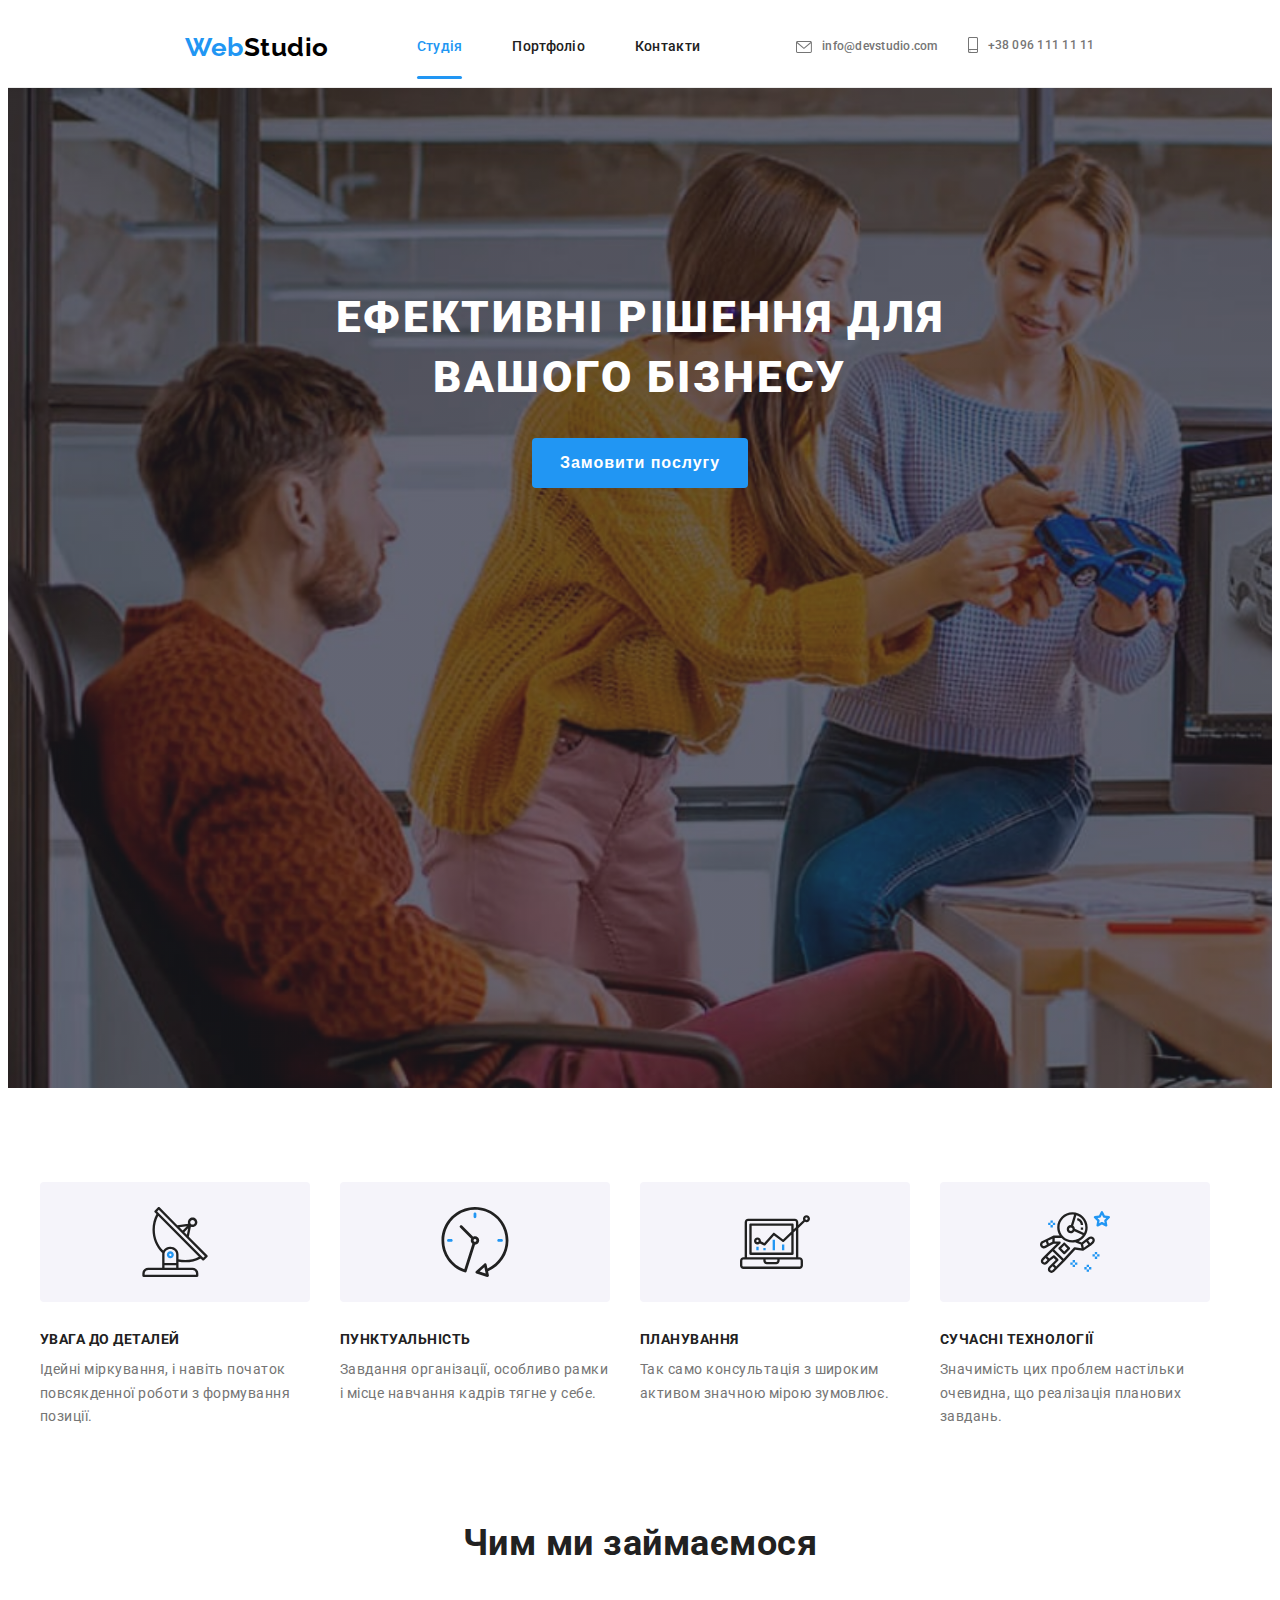
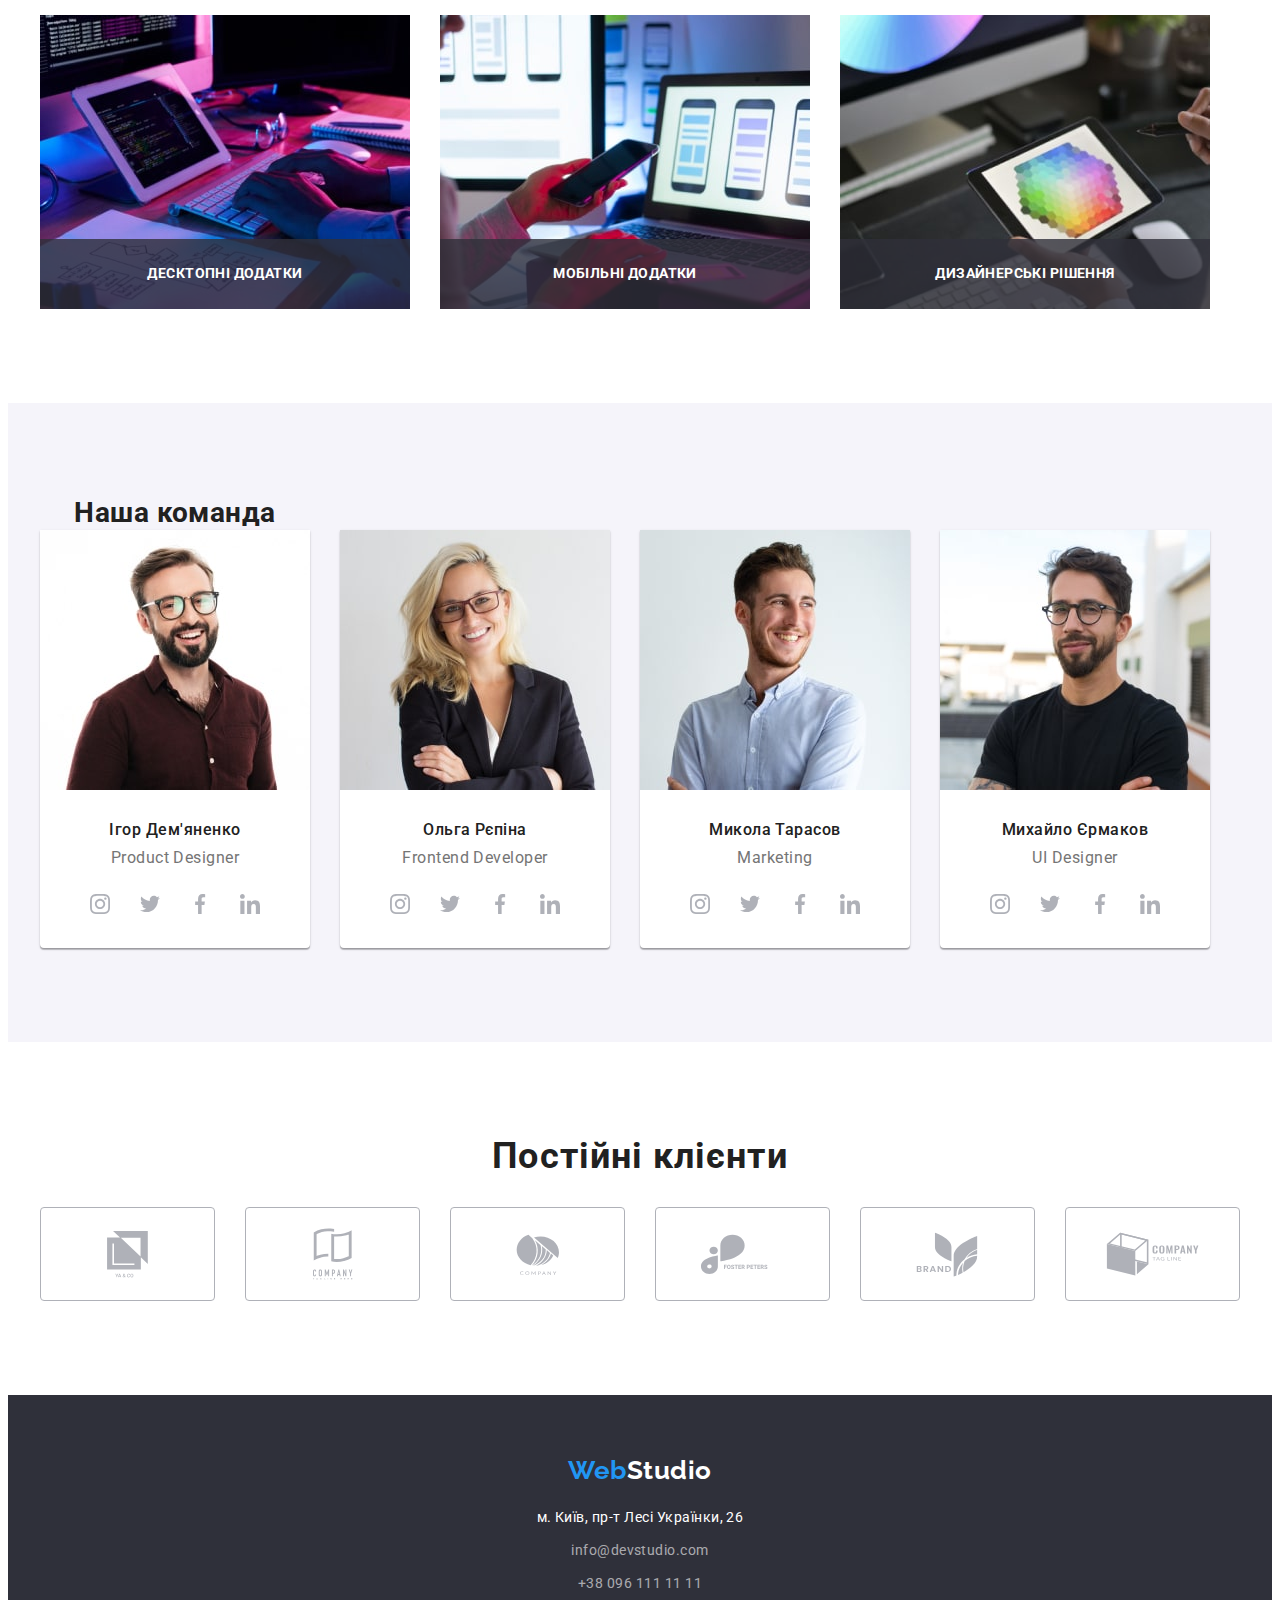
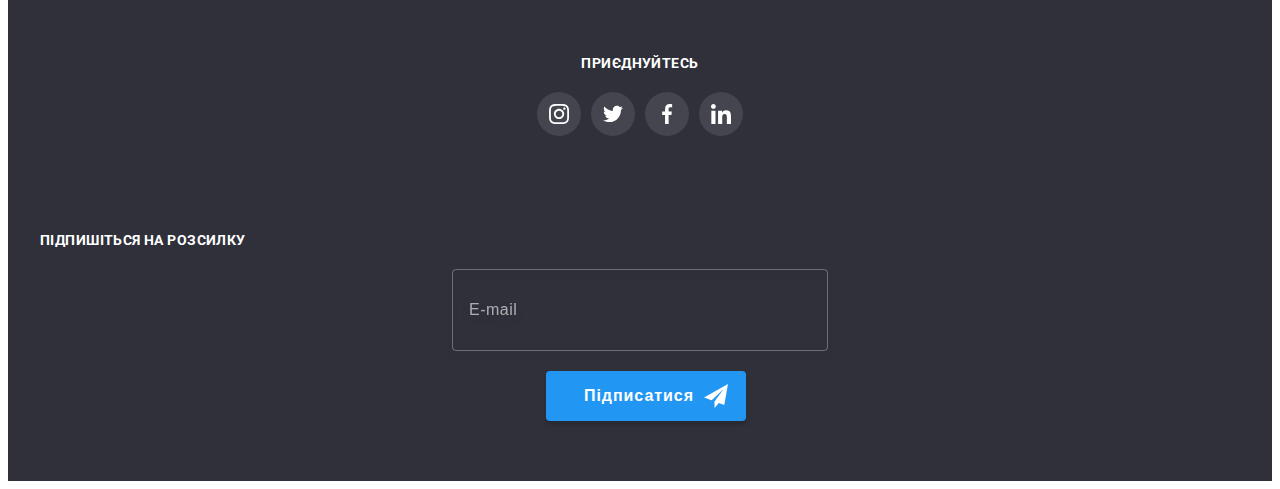
==== index.html @ 7546715e "howe work" ====
<!DOCTYPE html>
<html lang="uk">

<head>
  <meta charset="UTF-8" />
  <meta http-equiv="X-UA-Compatible" content="IE=edge" />
  <meta name="viewport" content="width=device-width, initial-scale=1.0" />
  <title>Document</title>
  <link href="https://fonts.googleapis.com/css2?family=Raleway:wght@700&family=Roboto:wght@400;500;700;900&display=swap"
    rel="stylesheet" />
  <link rel="stylesheet" href="https://cdnjs.cloudflare.com/ajax/libs/modern-normalize/1.1.0/modern-normalize.min.css"
    integrity="sha512-wpPYUAdjBVSE4KJnH1VR1HeZfpl1ub8YT/NKx4PuQ5NmX2tKuGu6U/JRp5y+Y8XG2tV+wKQpNHVUX03MfMFn9Q=="
    crossorigin="anonymous" referrerpolicy="no-referrer" />
  <link rel="stylesheet" href="./css/main.min.css" />
</head>

<body>
  <!--Шапка сайта-->
<header class="header">
  <div class=" header__container container ">
    <a href="./index.html" class="logo">Web<span class="logo__accent">Studio</span></a>
    <button class="navigation-menu__button" type="button" aria-expanded="false" data-menu-button>
      <svg class="menu-icon" width="40" height="40" aria-label="Мобільне меню" aria-controls="navigation__content">
        <use class="menu-btn__menu" href="./images/icons.svg#menu"></use>
        <use class="menu-btn__close" href="./images/icons.svg#close"></use>
      </svg>
    </button>
    <div class="header__mobile" id="header__mobile" data-menu>
      <ul class="navigation__list--menu ">
        <li class="navigation__item--menu ">
          <a class="navigation__link--menu  current" href="./index.html">Студія</a>
        </li>
        <li class="navigation__item--menu ">
          <a class="navigation__link--menu " href="./portfolio.html">Портфоліо</a>
        </li>
        <li class="navigation__item--menu "><a class="navigation__link--menu " href="">Контакти</a></li>
      </ul>
      <ul class="contacts--menu ">
        <li class="contacts__item--menu ">
          <a class="contacts__link--menu " href="tel:info@devstudio.com"> info@devstudio.com
          </a>
        </li>
        <li class="contacts__item--menu ">
          <a class="contacts__link--menu " href="mailto:+380961111111">
            +38 096 111 11 11
          </a>
        </li>
      </ul>
      <ul class="social-menu">
        <li class="social-menu__item"> <a class="social-menu__link" href="">Instagram</a> </li>
        <li class="social-menu__item"> <a class="social-menu__link" href="">Twitter</a> </li>
        <li class="social-menu__item"> <a class="social-menu__link" href="">Facebook</a> </li>
        <li class="social-menu__item"> <a class="social-menu__link" href="">Linkedin</a> </li>
      </ul>
    </div>
    <div class="header__model">
      <ul class="navigation__list">
        <li class="navigation__item">
          <a class="navigation__link navigation__link--current" href="./index.html">Студія</a>
        </li>
        <li class="navigation__item">
          <a class="navigation__link" href="./portfolio.html">Портфоліо</a>
        </li>
        <li class="navigation__item"><a class="navigation__link" href="">Контакти</a></li>
      </ul>
      <ul class="contacts">
        <li class="contacts__item">
          <a class="contacts__link" href="tel:info@devstudio.com"><svg class="contacts__icon" width="16" height="12">
              <use href="./images/icons.svg#envelope" />
            </svg>info@devstudio.com</a>
        </li>
        <li class="contacts__item">
          <a class="contacts__link" href="mailto:+380961111111"><svg class="contacts__icon" width="10" height="16">
              <use href="./images/icons.svg#smartphone" />
            </svg>
            +38 096 111 11 11
          </a>
        </li>
      </ul>
    </div>
  </div>
  </div>
</header>
   
  <main>
    <!--Эффектив-->
 <section class="hero">
        <h1 class="hero__title">Ефективні рішення для вашого бізнесу</h1>
        <button class="hero__button" type="button" data-modal-open>
          Замовити послугу
        </button>
        <div class="backdrop is-hidden" data-modal>
          <div class="backdrop__modal">
            <button class="backdrop__button" type="button" data-modal-close>
              <svg class="backdrop__icon" width="18" height="18">
                <use href="./images/icons.svg#close" />
              </svg>
            </button>

            <form class="form-modal">
              <h2 class="form-modal__title">Залиште свої дані, ми вам передзвонимо</h2>
              <div class="form-modal__content">
                <label class="form-modal__label">
                  Ім'я </label>
                <input class="form-modal__input" type="text" id="user-name" name="user-name" /><svg
                  class="form-modal__icon" width="18px" height="18px">
                  <use href="./images/icons.svg#person" />
                </svg>
              </div>
              <div class="form-modal__content">
                <label class="form-modal__label">
                  Телефон</label> <input class="form-modal__input" type="tel" id="tel" name="tel" />
                <svg class="form-modal__icon" width="18px" height="18px">
                  <use href="./images/icons.svg#phone" />
                </svg>
              </div>
              <div class="form-modal__content">
                <label class="form-modal__label">
                  Пошта</label>
                <input class="form-modal__input" type="text" id="mail" name="mail" />
                <svg class="form-modal__icon" width="18px" height="18px">
                  <use href="./images/icons.svg#email" />
                </svg>
              </div>
              <div class="form-modal__content">
                <label class="form-modal__label">
                  Коментар</label><textarea class="form-modal__textarea" name="feedback" rows="5"
                  placeholder="Введіть текст"></textarea>
              </div>
              <div class="form-modal__checkbox">
                <input class="form-modal__checkbox--input" type="checkbox" name="policy" value="policy" id="policy" />

                <label class="form-modal__checkbox--label" for="policy"> <span
                    class="form-modal__checkbox--icon"></span>Погоджуюся з розсилкою та приймаю <a
                    class="form-modal__checkbox--link" href="">Умови договору</a></label>
              </div>
              <button class="form-modal__button" type="submit">Відправити</button>
            </form>
          </div>
        </div>
      </div>
    </section>
    <!--Особенности-->
   <section class="feature">
      <div class="container">
        <h2 class="visually-hidden">Особливості</h2>
        <ul class="feature__list">
          <li class="feature__item">
            <div class="feature__content">
              <svg class="feature__icon" width="70" height="70">
                <use href="./images/icons.svg#antenna" />
              </svg>
            </div>
            <h3 class="feature__title">Увага до деталей</h3>
            <p class="feature__text">
              Ідейні міркування, і навіть початок повсякденної роботи з
              формування позиції.
            </p>
          </li>
          <li class="feature__item">
            <div class="feature__content">
              <svg class="feature__icon" width="70" height="70">
                <use href="./images/icons.svg#clock" />
              </svg>
            </div>
            <h3 class="feature__title">Пунктуальність</h3>
            <p class="feature__text">
              Завдання організації, особливо рамки і місце навчання кадрів
              тягне у себе.
            </p>
          </li>
          <li class="feature__item">
            <div class="feature__content">
              <svg class="feature__icon" width="70" height="70">
                <use href="./images/icons.svg#diagram" />
              </svg>
            </div>
            <h3 class="feature__title">Планування</h3>
            <p class="feature__text">
              Так само консультація з широким активом значною мірою зумовлює.
            </p>
          </li>
          <li class="feature__item">
            <div class="feature__content">
              <svg class="feature__icon" width="70" height="70">
                <use href="./images/icons.svg#astronaut" />
              </svg>
            </div>
            <h3 class="feature__title">Сучасні технології</h3>
            <p class="feature__text">
              Значимість цих проблем настільки очевидна, що реалізація
              планових завдань.
            </p>
          </li>
        </ul>
      </div>
    </section>
    <!--Чем мы занимаемся-->
  <section class="occupation">
      <div class="container">
        <h2 class="occupation__title">Чим ми займаємося</h2>
        <ul class="occupation__list">
          <li class="occupation__item"><picture>
            <source srcset="./images/desk.jpg 1x, ./images/desk2.jpg 2x" media="(min-width:1200px)">
            <img class="occupation__img" src="./images/desk.jpg" alt="печатает" width="370">
          </picture>
            <div class="occupation__content">
              <p class="occupation__text">Десктопні додатки</p>
            </div>
          </li>
          <li class="occupation__item">
            <source srcset="./images/mobile.jpg 1x, ./images/mobile2.jpg 2x" media="(min-width:1200px)">
            <img class="occupation__img" src="./images/mobile.jpg" alt="сканує" width="370">
            </picture>
            <div class="occupation__content">
              <p class="occupation__text">Мобільні додатки</p>
            </div>
          </li>
          <li class="occupation__item">
            <source srcset="./images/design.jpg 1x, ./images/design2.jpg 2x" media="(min-width:1200px)">
            <img class="occupation__img" src="./images/design.jpg" alt="вибирає" width="370">
            </picture>
            <div class="occupation__content">
              <p class="occupation__text">Дизайнерські рішення</p>
            </div>
          </li>
        </ul>
      </div>
    </section>
    <!--Команда-->
    <section class="section">
      <div class="container">
        <h2 class="section__title">Наша команда</h2>
        <ul class="team">
          <li class="team__item">
            <picture>
              <source srcset="./images/igor-desk.jpg 1x, ./images/igor-desk2.jpg 2x" media="(min-width:1200px)">
              <source srcset="./images/igor-tab.jpg 1x, ./images/igor-tab2.jpg 2x" media="(min-width:768px)">
              <source srcset="./images/igor-mb.jpg 1x, ./images/igor-mb2.jpg 2x" media="(min-width:480px)">
              <img  class="team__img" src="./images/igor-mb.jpg" alt="Ігор Дем'яненко">
            </picture>
           
            <div class="team__content">
              <h3 class="team__title">Ігор Дем'яненко</h3>
              <p class="team__text">Product Designer</p>
              <ul class="social">
                <li class="social__item">
                  <a class="social__link" href=""><svg class="social__icon" width="20" height="20">
                      <use href="./images/icons.svg#instagram" />
                    </svg></a>
                </li>
                <li class="social__item">
                  <a class="social__link" href=""><svg class="social__icon" width="20" height="20">
                      <use href="./images/icons.svg#twitter" />
                    </svg></a>
                </li>
                <li class="social__item">
                  <a class="social__link" href=""><svg class="social__icon" width="20" height="20">
                      <use href="./images/icons.svg#facebook" />
                    </svg></a>
                </li>
                <li class="social__item">
                  <a class="social__link" href=""><svg class="social__icon" width="20" height="20">
                      <use href="./images/icons.svg#linkedin" />
                    </svg></a>
                </li>
              </ul>
            </div>
          </li>
          <li class="team__item">
            <picture>
              <source srcset="./images/olga-desk.jpg 1x, ./images/olga-desk2.jpg 2x" media="(min-width:1200px)">
              <source srcset="./images/olga-tab.jpg, ./images/olga-tab2.jpg 2x" media="(min-width:768px)">
              <source srcset="./images/olga-mb.jpg 1x, ./images/olga-mb2.jpg 2x" media="(min-width:480px)">
              <img class="team__img" src="./images/olga-mb.jpg" alt="Ольга Рєпіна">
            </picture>
            <div class="team__content">
              <h3 class="team__title">Ольга Рєпіна</h3>
              <p class="team__text">Frontend Developer</p>
              <ul class="social">
                <li class="social__item">
                  <a class="social__link" href=""><svg class="social__icon" width="20" height="20">
                      <use href="./images/icons.svg#instagram" />
                    </svg></a>
                </li>
                <li class="social__item">
                  <a class="social__link" href=""><svg class="social__icon" width="20" height="20">
                      <use href="./images/icons.svg#twitter" />
                    </svg></a>
                </li>
                <li class="social__item">
                  <a class="social__link" href=""><svg class="social__icon" width="20" height="20">
                      <use href="./images/icons.svg#facebook" />
                    </svg></a>
                </li>
                <li class="social__item">
                  <a class="social__link" href=""><svg class="social__icon" width="20" height="20">
                      <use href="./images/icons.svg#linkedin" />
                    </svg></a>
                </li>
              </ul>
            </div>
          </li>
          <li class="team__item">
            <picture>
              <source srcset="./images/niko-desk.jpg 1x, ./images/niko-desk2.jpg 2x" media="(min-width:1200px)">
              <source srcset="./images/niko-tab.jpg 1x, ./images/niko-tab2.jpg 2x" media="(min-width:768px)">
              <source srcset="./images/niko-mb.jpg 1x, ./images/niko-mb2.jpg 2x" media="(min-width:480px)">
              <img class="team__img" src="./images/niko-mb.jpg" alt="Микола Тарасов">
            </picture>
            <div class="team__content">
              <h3 class="team__title">Микола Тарасов</h3>
              <p class="team__text">Marketing</p>
              <ul class="social">
                <li class="social__item">
                  <a class="social__link" href=""><svg class="social__icon" width="20" height="20">
                      <use href="./images/icons.svg#instagram" />
                    </svg></a>
                </li>
                <li class="social__item">
                  <a class="social__link" href=""><svg class="social__icon" width="20" height="20">
                      <use href="./images/icons.svg#twitter" />
                    </svg></a>
                </li>
                <li class="social__item">
                  <a class="social__link" href=""><svg class="social__icon" width="20" height="20">
                      <use href="./images/icons.svg#facebook" />
                    </svg></a>
                </li>
                <li class="social__item">
                  <a class="social__link" href=""><svg class="social__icon" width="20" height="20">
                      <use href="./images/icons.svg#linkedin" />
                    </svg></a>
                </li>
              </ul>
            </div>
          </li>
          <li class="team__item">
            <picture>
              <source srcset="./images/mihal-desk.jpg 1x, ./images/mihal-desk2.jpg 2x" media="(min-width:1200px)">
              <source srcset="./images/mihal-tab.jpg 1x, ./images/mihal-tab2.jpg 2x" media="(min-width:768px)">
              <source srcset="./images/mihal-mb.jpg 1x, ./images/mihal-mb2.jpg 2x" media="(min-width:480px)">
              <img class="team__img" src="./images/mihal-mb.jpg" alt="Михайло Єрмаков">
            </picture>
            <div class="team__content">
              <h3 class="team__title">Михайло Єрмаков</h3>
              <p class="team__text">UI Designer</p>
              <ul class="social">
                <li class="social__item">
                  <a class="social__link" href=""><svg class="social__icon" width="20" height="20">
                      <use href="./images/icons.svg#instagram" />
                    </svg></a>
                </li>
                <li class="social__item">
                  <a class="social__link" href=""><svg class="social__icon" width="20" height="20">
                      <use href="./images/icons.svg#twitter" />
                    </svg></a>
                </li>
                <li class="social__item">
                  <a class="social__link" href=""><svg class="social__icon" width="20" height="20">
                      <use href="./images/icons.svg#facebook" />
                    </svg></a>
                </li>
                <li class="social__item">
                  <a class="social__link" href=""><svg class="social__icon" width="20" height="20">
                      <use href="./images/icons.svg#linkedin" />
                    </svg></a>
                </li>
              </ul>
            </div>
          </li>
        </ul>
      </div>
    </section>
  <section class="client">
      <div class="container">
        <h2 class="client__title">Постійні клієнти</h2>
        <ul class="client__list">
          <li class="client__item">
            <a class="client__link" href=""><svg class="client__icon" width="41" height="46.7">
                <use href="./images/icons.svg#group" />
              </svg></a>
          </li>
          <li class="client__item">
            <a class="client__link" href=""><svg class="client__icon" width="40" height="52">
                <use href="./images/icons.svg#groupa" />
              </svg></a>
          </li>
          <li class="client__item">
            <a class="client__link" href=""><svg class="client__icon" width="43.46" height="41.18">
                <use href="./images/icons.svg#groupb" />
              </svg></a>
          </li>
          <li class="client__item">
            <a class="client__link" href=""><svg class="client__icon" width="84.4" height="40.6">
                <use href="./images/icons.svg#groupc" />
              </svg></a>
          </li>
          <li class="client__item">
            <a class="client__link" href=""><svg class="client__icon" width="62.5" height="45.4">
                <use href="./images/icons.svg#groups" />
              </svg></a>
          </li>
          <li class="client__item">
            <a class="client__link" href=""><svg class="client__icon" width="93.7" height="43.9">
                <use href="./images/icons.svg#groupe" />
              </svg></a>
          </li>
        </ul>
      </div>
    </section>
  </main>
  <!--Футер-->
<footer class="footer">
  <div class="container">
    <ul class="footer__list">
      <li class="footer__item footer__item--adress">
      <div class="footer__navigation">  
         <a href="./index.html" class="logo footer-logo">Web<span class="logos">Studio</span></a>
        <address class="address">
          <ul class="adress__list">
            <li class="adress__item">
              <a class="adress__map" href="" target="_blank" rel="noopener noreferrer">
                м. Київ, пр-т Лесі Українки, 26
              </a>
            </li>
            <li class="adress__item">
              <a class="adress__link" href="tel:info@devstudio.com">info@devstudio.com</a>
            </li>
            <li class="adress__item">
              <a class="adress__link" href="mailto:+380961111111">+38 096 111 11 11</a>
            </li>
          </ul>
        </address></div>
      </li>
      <li class="footer__item footer__item--social"><div class="foter-meta>">
        <p class="social-networks__text">Приєднуйтесь</p>
        <ul class="social-networks">
          <li class="social-networks__item">
            <a class="social-networks__link" href=""><svg class="social-networks__icon" width="20" height="20">
                <use href="./images/icons.svg#instagram" />
              </svg></a>
          </li>
          <li class="social-networks__item">
            <a class="social-networks__link" href=""><svg class="social-networks__icon" width="20" height="20">
                <use href="./images/icons.svg#twitter" />
              </svg></a>
          </li>
          <li class="social-networks__item">
            <a class="social-networks__link" href=""><svg class="social-networks__icon" width="20" height="20">
                <use href="./images/icons.svg#facebook" />
              </svg></a>
          </li>
          <li class="social-networks__item">
            <a class="social-networks__link" href=""><svg class="social-networks__icon" width="20" height="20">
                <use href="./images/icons.svg#linkedin" />
              </svg></a>
          </li>
        </ul></div>
      </li>
      <li class="footer__item--form">
       <p class="footer-form__text">Підпишіться на розсилку</p>
        <form class="footer-form"> <label class="footer-form__label">
            <input class="footer-form__input" type="email" name="email" placeholder="E-mail" /></label>
        </form>
        <button class="footer-form__button" type="submit">Підписатися <svg class="footer-form__icon" width="24" height="24">
            <use href="./images/icons.svg#send" />
          </svg></button>
      </li>
    </ul>
  </div>
</footer>
  <script class="form-modal__js" src="./js/modal.js"></script>
    <script class="mobile-container__js" src="./js/mobile-menu.js"></script>
</body>
</html>
---- css/main.min.css ----
.navigation__link--current::after{content:"";display:block;width:100%;height:3.75px;background-color:#2196f3;bottom:0;left:0;border-radius:2px}.adress__link:hover,.adress__map:hover,.contacts__link:hover,.navigation__link:hover,.adress__link:focus,.adress__map:focus,.contacts__link:focus,.navigation__link:focus{color:#2196f3}.project-work,.occupation__list{display:flex;flex-wrap:wrap}.header{background-color:#fff;border-bottom:1px solid #ececec;position:relative}.header__container{justify-content:center;align-items:center;display:flex}.logo{font-family:Raleway,cursive;font-weight:700;font-size:26px;line-height:1.19;text-decoration:none;color:#2196f3;padding-top:16px;padding-bottom:16px}@media screen and (min-width: 768px){.logo{padding-top:21px;padding-bottom:21px}}@media screen and (min-width: 1200px){.logo{padding-top:24px;padding-bottom:24px}}.logo__accent{color:#000}.logos{color:#fff}@media screen and (min-width: 768px){.navigation__item:not(:last-child){margin-right:50px}}.navigation__list{display:flex;margin-left:88px;margin-right:96px}.navigation__link{position:relative;padding-top:32px;padding-bottom:32px;display:block;font-weight:500;font-size:14px;line-height:1.14;letter-spacing:.02em;text-decoration:none;color:#212121;transition:color 250ms cubic-bezier(0.4, 0, 0.2, 1)}@media screen and (min-width: 768px){.navigation__link{padding-top:21px;padding-bottom:21px}}@media screen and (min-width: 1200px){.navigation__link{padding-top:24px;padding-bottom:24px}}.navigation__link--current{color:#2196f3;text-decoration:none}.navigation__link--current::after{position:absolute}.contacts{margin-left:auto}.contacts__link{justify-content:center;align-items:center;display:flex;font-weight:500;font-size:12px;line-height:1.16;letter-spacing:.02em;text-decoration:none;color:#757575;transition:color 250ms cubic-bezier(0.4, 0, 0.2, 1)}.contacts__link:hover .contacts__icon{fill:#2196f3}.contacts__link:focus .contacts__icon{fill:#2196f3}@media screen and (min-width: 768px)and (max-width: 1200px){.contacts__item:not(:last-child){margin-bottom:10px}.contacts{display:flex;justify-content:center}}.contacts__icon{margin-right:8px;fill:#757575;transition:fill 250ms cubic-bezier(0.4, 0, 0.2, 1)}@media screen and (min-width: 1200px){.contacts__icon{margin-right:10px}}.header__model{display:none}@media screen and (min-width: 768px){.header__model{display:flex}.header__mobile{display:none}.contacts__item{margin-right:0}}@media screen and (min-width: 1200px){.contacts{margin-left:auto;justify-content:center;align-items:center;display:flex}.contacts__link{justify-content:center;align-items:center;display:inline-flex}.contacts__item:not(:last-child){margin-right:30px}}.navigation-menu__button{display:inline-flex;align-items:center;justify-content:center;align-content:center;margin-left:auto;border:0;background-color:rgba(0,0,0,0);width:40px;height:40px;z-index:2}@media screen and (min-width: 768px){.navigation-menu__button{display:none}}.navigation-menu__button .menu-btn__close{display:none}.navigation-menu__button.is-open .menu-btn__close{display:block}.navigation-menu__button.is-open .menu-btn__menu{display:none}.header__mobile{padding-left:40px;display:none;flex-direction:column;position:absolute;top:0;left:0;background-color:#fff;width:100vw;height:100vh}@media screen and (min-width: 768px){.header__mobile{display:none}}.header__mobile.is-open{display:flex}@media screen and (min-width: 768px){.header__mobile.is-open{display:none}}.social-menu{margin-top:auto;display:flex;align-items:flex-start}@media screen and (min-width: 768px){.social-menu{display:none}}.social-menu__link{text-decoration:none;font-weight:500;font-size:18px;line-height:1.22;letter-spacing:.02em;color:#2196f3}.social-menu__item:not(:last-child){margin-right:20px;border:1px solid rgba(33,33,33,.2);transform:rotate(90deg)}@media screen and (min-width: 768px){.navigation__list--menu{display:none}}.navigation__item--menu{text-align:left;font-weight:500;font-size:40px;line-height:1.175;letter-spacing:.02em}.navigation__item--menu:not(:last-child){margin-bottom:32px}.navigation__link--menu{text-decoration:none;color:#212121}.navigation__link--menu:hover,.navigation__link--menu:focus{color:#2196f3}.menu-btn__menu:hover,.menu-btn__close:hover,.menu-btn__menu:focus,.menu-btn__close:focus{fill:#2196f3}.contacts--menu{margin-top:auto}@media screen and (min-width: 768px){.contacts--menu{display:none}.contacts--menu .contacts__item--menu{font-weight:500;font-size:24px;line-height:1.16;letter-spacing:.02em}.contacts--menu .contacts__item--menu:not(:last-child){margin-bottom:32px}}.contacts__link--menu{text-decoration:none;color:#757575}.hero{max-width:100%;height:400px;margin:0 auto;padding-top:118px;padding-bottom:118px;text-align:center;background-color:#2f303a;background-repeat:no-repeat;background-size:cover;background-image:linear-gradient(rgba(47, 48, 58, 0.4), rgba(47, 48, 58, 0.4)),url("../images/mobile/hero.jpg")}@media screen and (min-width: 480px){.hero{background-image:linear-gradient(rgba(47, 48, 58, 0.4), rgba(47, 48, 58, 0.4)),url("../images/tablet/hero.jpg")}}@media screen and (min-width: 768px){.hero{background-image:linear-gradient(rgba(47, 48, 58, 0.4), rgba(47, 48, 58, 0.4)),url("../images/desktop/hero.jpg")}}@media screen and (min-width: 1200px){.hero{height:600px;padding-top:200px;padding-bottom:200px}}.hero__title{max-width:360px;margin:0 auto;font-weight:900;font-size:26px;line-height:1.6;text-align:center;letter-spacing:.06em;text-transform:uppercase;color:#fff}@media screen and (min-width: 1200px){.hero__title{max-width:696px;margin:0 auto;font-weight:900;font-size:44px;line-height:1.36}}@media screen and (max-width: 480px)and (min-device-pixel-ratio: 2),screen and (max-width: 480px)and (--webkit-min-device-pixel-ratio: 2),screen and (max-width: 480px)and (-webkit-min-device-pixel-ratio: 2),screen and (max-width: 480px)and (min-resolution: 192dpi),screen and (max-width: 480px)and (min-resolution: 2dppx){.heroi__box{background-image:url("../images/mobile/hero@2x.jpg")}}@media screen and (min-width: 481px)and (min-device-pixel-ratio: 2),screen and (min-width: 481px)and (--webkit-min-device-pixel-ratio: 2),screen and (min-width: 481px)and (-webkit-min-device-pixel-ratio: 2),screen and (min-width: 481px)and (min-resolution: 192dpi),screen and (min-width: 481px)and (min-resolution: 2dppx){.heroi__box{background-image:url("../images/tablet/hero@2x.jpg")}}@media screen and (min-width: 768px)and (min-device-pixel-ratio: 2),screen and (min-width: 768px)and (--webkit-min-device-pixel-ratio: 2),screen and (min-width: 768px)and (-webkit-min-device-pixel-ratio: 2),screen and (min-width: 768px)and (min-resolution: 192dpi),screen and (min-width: 768px)and (min-resolution: 2dppx){.heroi__box{background-image:url("../images/desktop/hero@2x.jpg")}}.hero__button{border-radius:4px;padding-top:10px;padding-bottom:10px;margin-top:30px;height:50px;font-weight:700;font-size:16px;line-height:1.87;align-items:center;text-align:center;letter-spacing:.06em;color:#fff;background-color:#2196f3;transition:250ms cubic-bezier(0.4, 0, 0.2, 1)}@media screen and (min-width: 480px){.hero__button{width:200px}}@media screen and (min-width: 1200px){.hero__button{width:216px}}.backdrop{position:fixed;top:50%;left:50%;width:450px;height:609px;background-color:rgba(0,0,0,.2);transition:250ms cubic-bezier(0.4, 0, 0.2, 1);z-index:2;transform:translate(-50%, -50%)}.backdrop__modal{overflow:scroll;min-width:370px;min-height:342px;background-color:#fff;position:absolute;top:50%;left:50%;transform:translate(-50%, -50%)}@media screen and (min-width: 1200px){.backdrop__modal{min-width:528px;min-height:581px}}.backdrop.is-hidden{opacity:0;pointer-events:none;overflow:visible;transition:250ms cubic-bezier(0.4, 0, 0.2, 1)}.backdrop.is-hidden .backdrop__modal{transform:translate(-50%, -50%)}.backdrop__button{width:30px;height:30px;background-color:#fff;border-radius:50%;justify-content:center;align-items:center;display:flex;border:1px solid rgba(0,0,0,.1019607843);padding:0;margin-left:auto;margin-top:8px;margin-right:8px;transition:fill 250ms cubic-bezier(0.4, 0, 0.2, 1);cursor:pointer}.backdrop__button:hover .backdrop__icon{fill:#2196f3}.backdrop__button:focus .backdrop__icon{fill:#2196f3}.backdrop__icon{transition:fill 250ms cubic-bezier(0.4, 0, 0.2, 1);cursor:pointer}.form-modal{padding-bottom:40px;padding-left:40px;padding-right:40px;width:100%;height:100%;margin-left:auto;margin-right:auto}.form-modal__title{max-width:360px;font-weight:700;font-size:20px;line-height:1.5;text-align:center;letter-spacing:.03em;margin:0 auto 12px auto;color:#212121}.form-modal__content{display:flex;flex-direction:column;margin-bottom:10px;position:relative}.form-modal__label{font-weight:400;font-size:12px;line-height:1.16;letter-spacing:.01em;color:#757575;text-align:start;margin-top:0;margin-bottom:4px}.form-modal__input{width:370px;height:40px;padding-left:30px;padding-top:11px;padding-bottom:11px;padding-right:30px}@media screen and (min-width: 1200px){.form-modal__input{width:448px}}.form-modal__input:hover~.form-modal__icon{fill:#2196f3}.form-modal__input:focus~.form-modal__icon{fill:#2196f3}.form-modal__textarea{width:370px;height:120px;padding:12px 16px}@media screen and (min-width: 1200px){.form-modal__textarea{width:448px}}.form-modal__textarea::-moz-placeholder{font-weight:400;font-size:12px;line-height:1.16;letter-spacing:.01em;color:rgba(117,117,117,.5)}.form-modal__textarea:-ms-input-placeholder{font-weight:400;font-size:12px;line-height:1.16;letter-spacing:.01em;color:rgba(117,117,117,.5)}.form-modal__textarea::placeholder{font-weight:400;font-size:12px;line-height:1.16;letter-spacing:.01em;color:rgba(117,117,117,.5)}.form-modal__input,.form-modal__textarea{margin-top:0;margin-bottom:0;outline:0;border:1px solid rgba(33,33,33,.2);border-radius:4px;transition:fill,border 250ms cubic-bezier(0.4, 0, 0.2, 1)}.form-modal__input:hover,.form-modal__textarea:hover,.form-modal__input:focus,.form-modal__textarea:focus{border:1px solid #2196f3;border-radius:4px}.form-modal__icon{position:absolute;top:0;left:12px;transform:translateY(160%);transition:fill 250ms cubic-bezier(0.4, 0, 0.2, 1)}.form-modal__checkbox{margin-top:20px;margin-bottom:30px}.form-modal__checkbox--input{position:absolute;width:1px;height:1px;margin:-1px;bottom:0;padding:0;clip:rect(0 0 0 0);overflow:hidden}.form-modal__checkbox--label{font-weight:400;letter-spacing:.03em;color:#757575;justify-content:center;align-items:center;display:flex}@media screen and (min-width: 480px){.form-modal__checkbox--label{font-size:12px;line-height:1.16}}@media screen and (min-width: 768px){.form-modal__checkbox--label{font-size:12px;line-height:1.16}}@media screen and (min-width: 1200px){.form-modal__checkbox--label{font-size:14px;line-height:1.71}}.form-modal__checkbox--icon::before{content:" ";display:block;align-self:center;width:16px;height:15px;border:2px solid #212121;box-shadow:0px 4px 4px rgba(0,0,0,.25);border-radius:2px;margin-right:7px}.form-modal__checkbox--input:checked+.form-modal__checkbox--label .form-modal__checkbox--icon::before{content:" ";width:16px;height:15px;background-color:#2196f3;background-image:url("../images/check.svg");background-size:contain;background-origin:border-box;border-radius:2px;border:2px solid #2196f3}.form-modal__checkbox--link{-webkit-text-decoration-line:underline;text-decoration-line:underline;color:#2196f3}.form-modal__button{cursor:pointer;width:200px;height:50px;background-color:#2196f3;box-shadow:0px 4px 4px rgba(0,0,0,.15);border-radius:4px;font-weight:700;font-size:16px;line-height:1.8;justify-content:center;align-items:center;display:flex;text-align:center;letter-spacing:.06em;color:#fff;margin-top:0;margin-bottom:0;margin-left:auto;margin-right:auto;padding:10px 52px}.feature{padding-top:60px;padding-bottom:60px}@media screen and (min-width: 1200px){.feature{padding-top:94px;padding-bottom:94px}}.feature__content{background-color:#f5f4fa;border-radius:4px;justify-content:center;align-items:center;display:flex;height:120px}@media screen and (max-width: 767px){.feature__item:not(:last-child){margin-bottom:30px}}@media screen and (min-width: 768px){.feature__item{width:354px;margin-bottom:0}}@media screen and (min-width: 1200px){.feature__item{width:270px;margin-bottom:0}}@media screen and (min-width: 768px){.feature__list{display:flex;flex-wrap:wrap;gap:30px}}.feature__icon{width:70px;height:70px;justify-content:center;align-items:center;display:flex}.feature__title{margin-right:0;margin-left:0;margin-top:30px;margin-bottom:10px;font-weight:700;font-size:14px;line-height:1.14;text-transform:uppercase;color:#212121;text-align:center}@media screen and (min-width: 768px){.feature__title{text-align:left}}.feature__text{margin:0;font-weight:400;font-size:14px;line-height:1.7}@media screen and (min-width: 1200px){.occupation{display:block}}.occupation{padding-bottom:94px}@media screen and (max-width: 1199px){.occupation{display:none}}.occupation__title{margin-top:0;margin-bottom:50px;font-weight:700;font-size:36px;line-height:1.16;text-align:center;color:#212121}.occupation__item{width:370px;height:294px;margin-right:30px;position:relative}.occupation__item:nth-child(3n){margin-right:0}.occupation__content{background:rgba(47,48,58,.8);position:absolute;width:100%;height:70px;margin:0;bottom:0;right:0}.occupation__text{font-weight:700;font-size:14px;line-height:1.14;text-align:center;letter-spacing:.03em;text-transform:uppercase;color:#fff;padding-top:27px;padding-bottom:27px;margin:0}@media screen and (min-width: 1200px){.occupation{display:block}}.section{padding-top:60px;padding-bottom:60px;background-color:#f5f4fa}@media screen and (min-width: 1200px){.section{padding-top:94px;padding-bottom:94px}}.section__title{margin-top:0;margin-bottom:30px;font-weight:700;font-size:36px;line-height:1.16;text-align:center;color:#212121}@media screen and (min-width: 480px){.section__title{font-size:28px;line-height:1.17}}@media screen and (min-width: 1200px){.section__title{width:270px;margin:0}}.team__content{padding-top:30px;padding-bottom:24px}@media screen and (min-width: 768px){.team{display:flex;flex-wrap:wrap;gap:30px}}.team__item{box-shadow:0px 1px 3px rgba(0,0,0,.12),0px 1px 1px rgba(0,0,0,.14),0px 2px 1px rgba(0,0,0,.2);border-radius:0px 0px 4px 4px;border-radius:0px 0px 4px 4px;background-color:#fff}@media screen and (max-width: 767px){.team__item{width:450px}.team__item:not(:last-child){margin-bottom:30px}}@media screen and (min-width: 768px){.team__item{width:354px;margin:0}}@media screen and (min-width: 1200px){.team__item{width:270px;margin:0}}.team__title{margin-top:0;margin-bottom:10px;font-weight:500;font-size:16px;line-height:1.19;text-align:center;color:#212121}.team__text{margin-top:0;margin-bottom:16px;font-weight:400;font-size:16px;line-height:1.18;text-align:center}.social{justify-content:center;align-items:center;display:flex}.social__item:not(:last-child){margin-right:10px}.social__link{border-radius:50%;justify-content:center;align-items:center;display:flex;width:40px;height:40px;background-color:#fff;transition:background-color 250ms cubic-bezier(0.4, 0, 0.2, 1)}.social__link:hover{background-color:#2196f3}.social__link:focus{background-color:#2196f3}.social__icon{width:20px;height:20px;fill:#afb1b8;transition:fill 250ms cubic-bezier(0.4, 0, 0.2, 1)}.social__link:hover .social__icon,.social__link:focus .social__icon{fill:#fff}.client{padding-top:60px;padding-bottom:60px}@media screen and (min-width: 1200px){.client{padding-top:94px;padding-bottom:94px}}.client__title{margin-top:0;margin-bottom:30px;margin-left:0;margin-right:0;text-align:center;letter-spacing:.03em;color:#212121}@media screen and (min-width: 480px){.client__title{font-size:28px;line-height:1.17}}@media screen and (min-width: 1200px){.client__title{font-size:36px;line-height:1.16}}.client__list{justify-content:center;align-items:center;display:flex;flex-wrap:wrap;margin:-15px}@media screen and (min-width: 1200px){.client__list{flex-wrap:nowrap}}.client__item{width:calc((100% - 60px)/2);margin:15px}@media screen and (min-width: 768px){.client__item{width:calc((100% - 90px)/3);margin:15px}}.client__link{border:1px solid #afb1b8;border-radius:4px;height:92px;justify-content:center;align-items:center;display:flex;transition:border 250ms cubic-bezier(0.4, 0, 0.2, 1)}.client__link:hover{border:1px solid #2196f3}.client__link:focus{border:1px solid #2196f3}.client__icon{justify-content:center;align-items:center;display:flex;fill:#afb1b8;transition:fill 250ms cubic-bezier(0.4, 0, 0.2, 1)}.client__link:hover .client__icon,.client__link:focus .client__icon{fill:#2196f3}.section-project{padding-top:60px;padding-bottom:60px}@media screen and (min-width: 1200px){.section-project{padding-top:94px;padding-bottom:94px}}.filter-project{margin-top:0;margin-bottom:35px;justify-content:center;align-items:center;display:flex;flex-wrap:wrap}@media screen and (min-width: 768px){.filter-project{margin-bottom:30px}}@media screen and (min-width: 1200px){.filter-project{margin-bottom:50px}}.filter-project__button{border-radius:4px;padding:6px 24px;cursor:pointer;font-weight:500;font-size:16px;line-height:1.62;color:#212121;transition:color,background-color 250ms cubic-bezier(0.4, 0, 0.2, 1)}.filter-project__item{border-radius:4px;transition:box-shadow 250ms cubic-bezier(0.4, 0, 0.2, 1)}.filter-project__item:not(:last-child){margin-right:8px}@media screen and (max-width: 767px){.filter-project__item:not(:last-child){margin-bottom:15px}}.filter-project__item:hover,.filter-project__item:focus{box-shadow:0px 3px 1px rgba(0,0,0,.1),0px 1px 2px rgba(0,0,0,.08),0px 2px 2px rgba(0,0,0,.12);border-radius:4px}.filter-project .filter-project__button:hover,.filter-project .filter-project__button:focus{color:#fff;background-color:#2196f3}.project-work{margin:-15px}.project-work__link{text-decoration:none}.project-work__item{background-color:#fff;border:1px solid #eee;transition:box-shadow 250ms cubic-bezier(0.4, 0, 0.2, 1)}@media screen and (max-width: 767px){.project-work__item{width:450px}.project-work__item:not(:last-child){margin-bottom:30px}}@media screen and (min-width: 768px){.project-work__item{width:calc((100% - 60px)/2);margin:15px}}@media screen and (min-width: 1200px){.project-work__item{width:calc((100% - 90px)/3);margin:15px}}.project-work__item:hover{box-shadow:0px 1px 1px rgba(0,0,0,.12),0px 4px 4px rgba(0,0,0,.06),1px 4px 6px rgba(0,0,0,.16)}.project-work__overlay{position:relative;overflow:hidden;transition:250ms cubic-bezier(0.4, 0, 0.2, 1)}.project-work__meta{position:absolute;bottom:0;left:0;margin:0;width:100%;height:100%;background-color:#2196f3;padding:63px 24px;transform:translateY(100%);opacity:0;overflow:hidden;transition:250ms cubic-bezier(0.4, 0, 0.2, 1)}.project-work__link:hover .project-work__meta{opacity:1}.project-work__link:hover .project-work__meta{transform:translateY(0)}.project-work__content{padding:20px 24px}.project-work__text{font-weight:400;font-size:18px;line-height:1.5;letter-spacing:.03em;color:#fff;margin:0}.project-work__title{margin-top:0;margin-bottom:4px;font-weight:700;font-size:18px;line-height:2;letter-spacing:.06em;text-decoration:none;color:#212121}.project-work__product{margin-top:0;margin-bottom:0;font-weight:400;font-size:16px;line-height:1.87;text-decoration:none;color:#757575}.footer{margin-top:0;margin-bottom:0;padding-top:60px;padding-bottom:60px;background-color:#2f303a;text-align:center}.footer__item{margin-bottom:60px}@media screen and (min-width: 480px){.footer__item{display:flex;flex-direction:column;align-items:center;justify-content:space-evenly}}.adress__list{margin-top:20px;flex-direction:column}.adress__item:not(:last-child){margin-bottom:9px}.social-networks{justify-content:center;align-items:center;display:flex;margin-bottom:37px}.social-networks .footer__item--form{width:570px}@media screen and (max-width: 1199px){.footer__item--form{display:flex;flex-direction:column;align-items:center;justify-content:space-evenly}}@media screen and (min-width: 480px){.footer-form_nav{display:block}}.social-networks__item:not(:last-child){margin-right:10px}.footer-form{justify-content:center;align-items:center;display:flex}.footer-form__text{text-align:left}.footer-form__button{margin-left:12px;justify-content:center;align-items:center;display:flex;text-align:center}.adress__list{margin-top:20px}.adress__item:not(:last-child){margin-bottom:9px}.adress__map{font-weight:400;font-size:14px;line-height:1.71;text-decoration:none;font-style:normal;color:#fff;transition:color 250ms cubic-bezier(0.4, 0, 0.2, 1)}.adress__link{font-weight:400;font-size:14px;line-height:1.71;text-decoration:none;font-style:normal;color:rgba(255,255,255,.6);transition:color 250ms cubic-bezier(0.4, 0, 0.2, 1)}.social-networks{margin-bottom:37px}.social-networks__text{font-weight:700;font-size:14px;line-height:1.14;letter-spacing:.03em;text-transform:uppercase;color:#fff;margin-top:0;margin-bottom:20px}@media screen and (max-width: 1199px){.social-networks__text{align-items:center}}.social-networks__item:not(:last-child){margin-right:10px}.social-networks__link{border-radius:50%;justify-content:center;align-items:center;display:flex;width:44px;height:44px;background-color:rgba(255,255,255,.1);transition:250ms cubic-bezier(0.4, 0, 0.2, 1)}.social-networks__link:hover{background-color:#2196f3}.social-networks__link:focus{background-color:#2196f3}.social-networks__icon{fill:#fff}.footer-form__text{font-weight:700;font-size:14px;line-height:1.14;letter-spacing:.03em;text-transform:uppercase;color:#fff;margin-bottom:20px;margin-top:0}.footer-form__input{width:358px;height:50px;border:1px solid rgba(255,255,255,.3);filter:drop-shadow(0px 4px 4px rgba(0, 0, 0, 0.15));border-radius:4px;background-color:rgba(0,0,0,0);padding:0;outline:0;padding-left:16px;padding-top:15px;padding-bottom:15px;color:#fff;margin-bottom:20px}.footer-form__input::-moz-placeholder{font-weight:400;font-size:16px;line-height:1.25;justify-content:center;align-items:center;display:flex;letter-spacing:.03em;color:rgba(255,255,255,.6)}.footer-form__input:-ms-input-placeholder{font-weight:400;font-size:16px;line-height:1.25;justify-content:center;align-items:center;display:flex;letter-spacing:.03em;color:rgba(255,255,255,.6)}.footer-form__input::placeholder{font-weight:400;font-size:16px;line-height:1.25;justify-content:center;align-items:center;display:flex;letter-spacing:.03em;color:rgba(255,255,255,.6)}.footer-form__icon{margin-left:10px;margin-right:8px;text-align:center}.footer-form__button{width:200px;height:50px;background-color:#2196f3;box-shadow:0px 4px 4px rgba(0,0,0,.15);border-radius:4px;font-weight:700;font-size:16px;line-height:1.87;justify-content:center;align-items:center;display:inline-flex;text-align:center;letter-spacing:.06em;color:#fff;padding-top:10px;padding-bottom:10px;padding-left:28px;padding-right:0}body{color:#757575;font-family:Roboto,sans-serif;letter-spacing:.03em}ul{list-style:none;margin:0;padding:0}button{border:none}textarea{resize:none}.container{margin:0 auto;padding:0 15px}@media screen and (min-width: 768px){.container{width:768px}}@media screen and (min-width: 1200px){.container{width:1200px}}.visually-hidden{position:absolute;width:1px;height:1px;margin:-1px;border:0;padding:0;white-space:nowrap;-webkit-clip-path:inset(100%);clip-path:inset(100%);clip:rect(0 0 0 0);overflow:hidden}img{max-width:100%;height:auto;display:block}/*# sourceMappingURL=main.min.css.map */
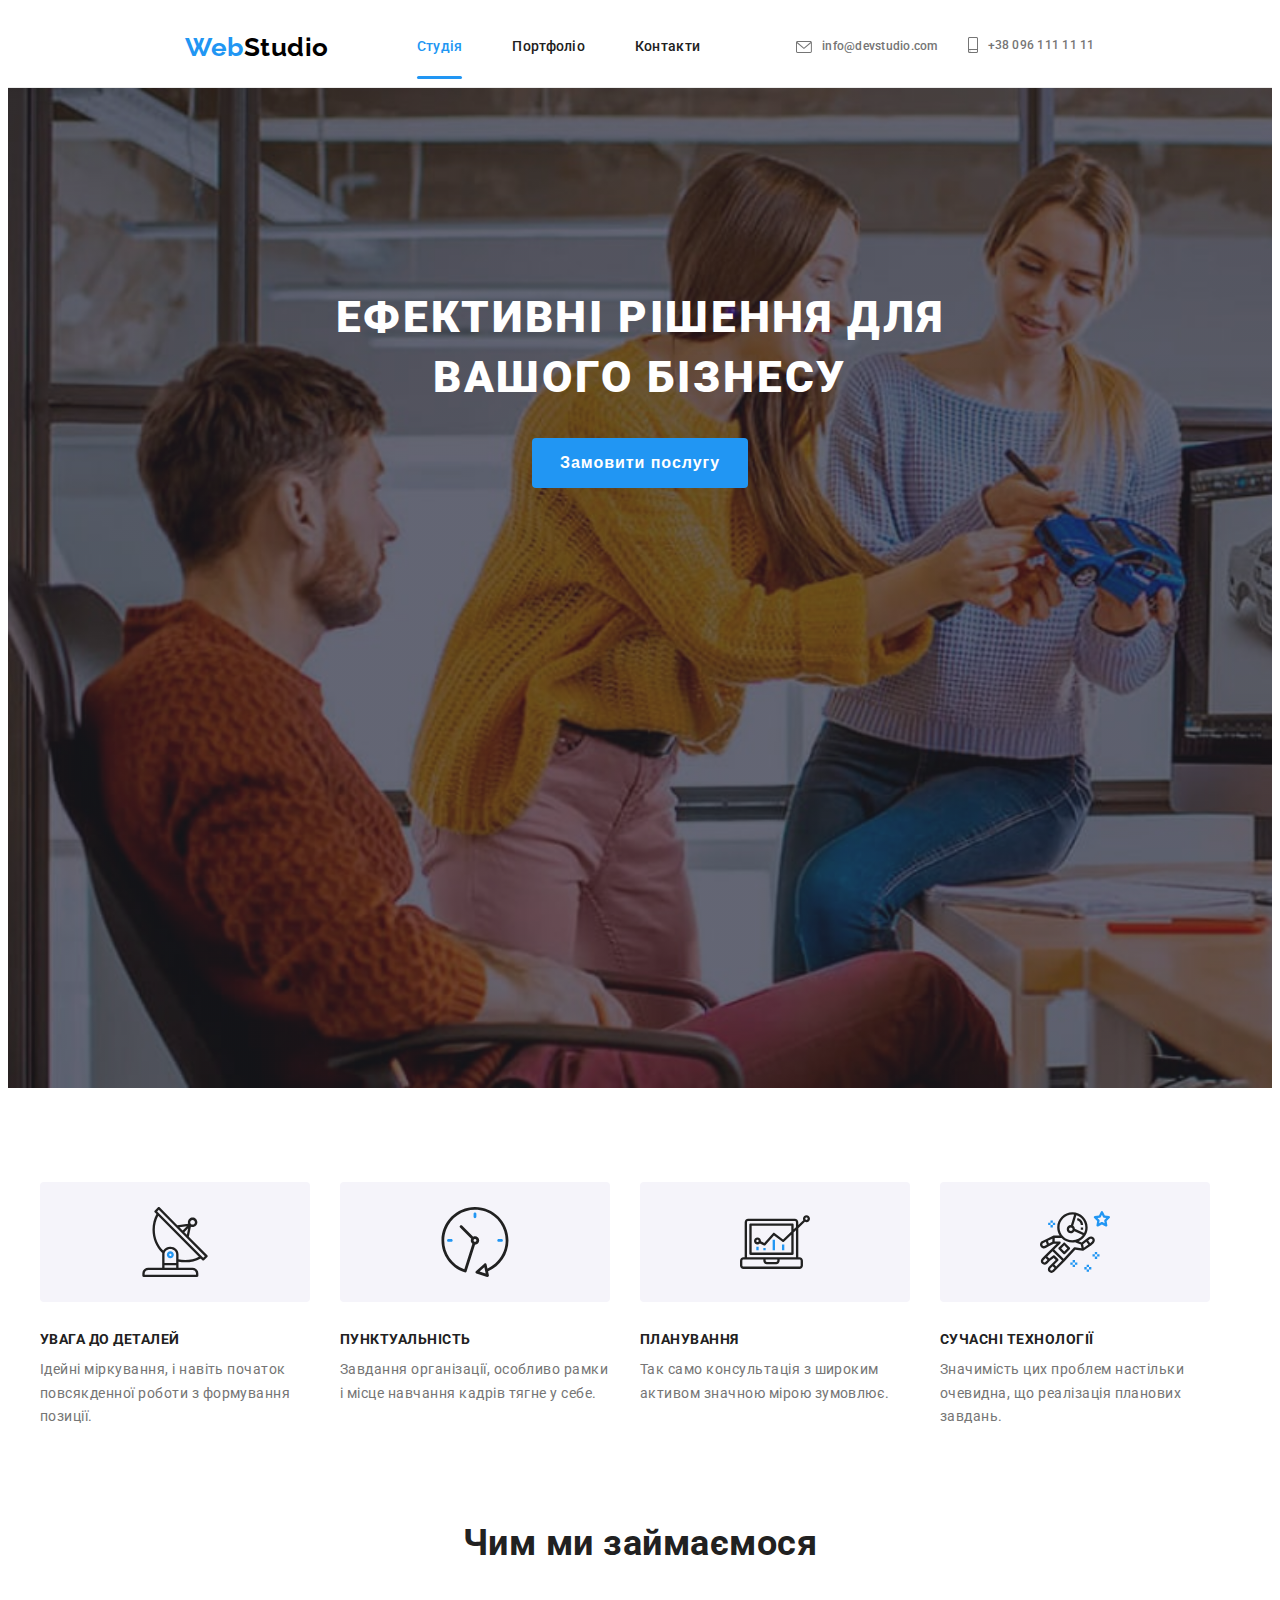
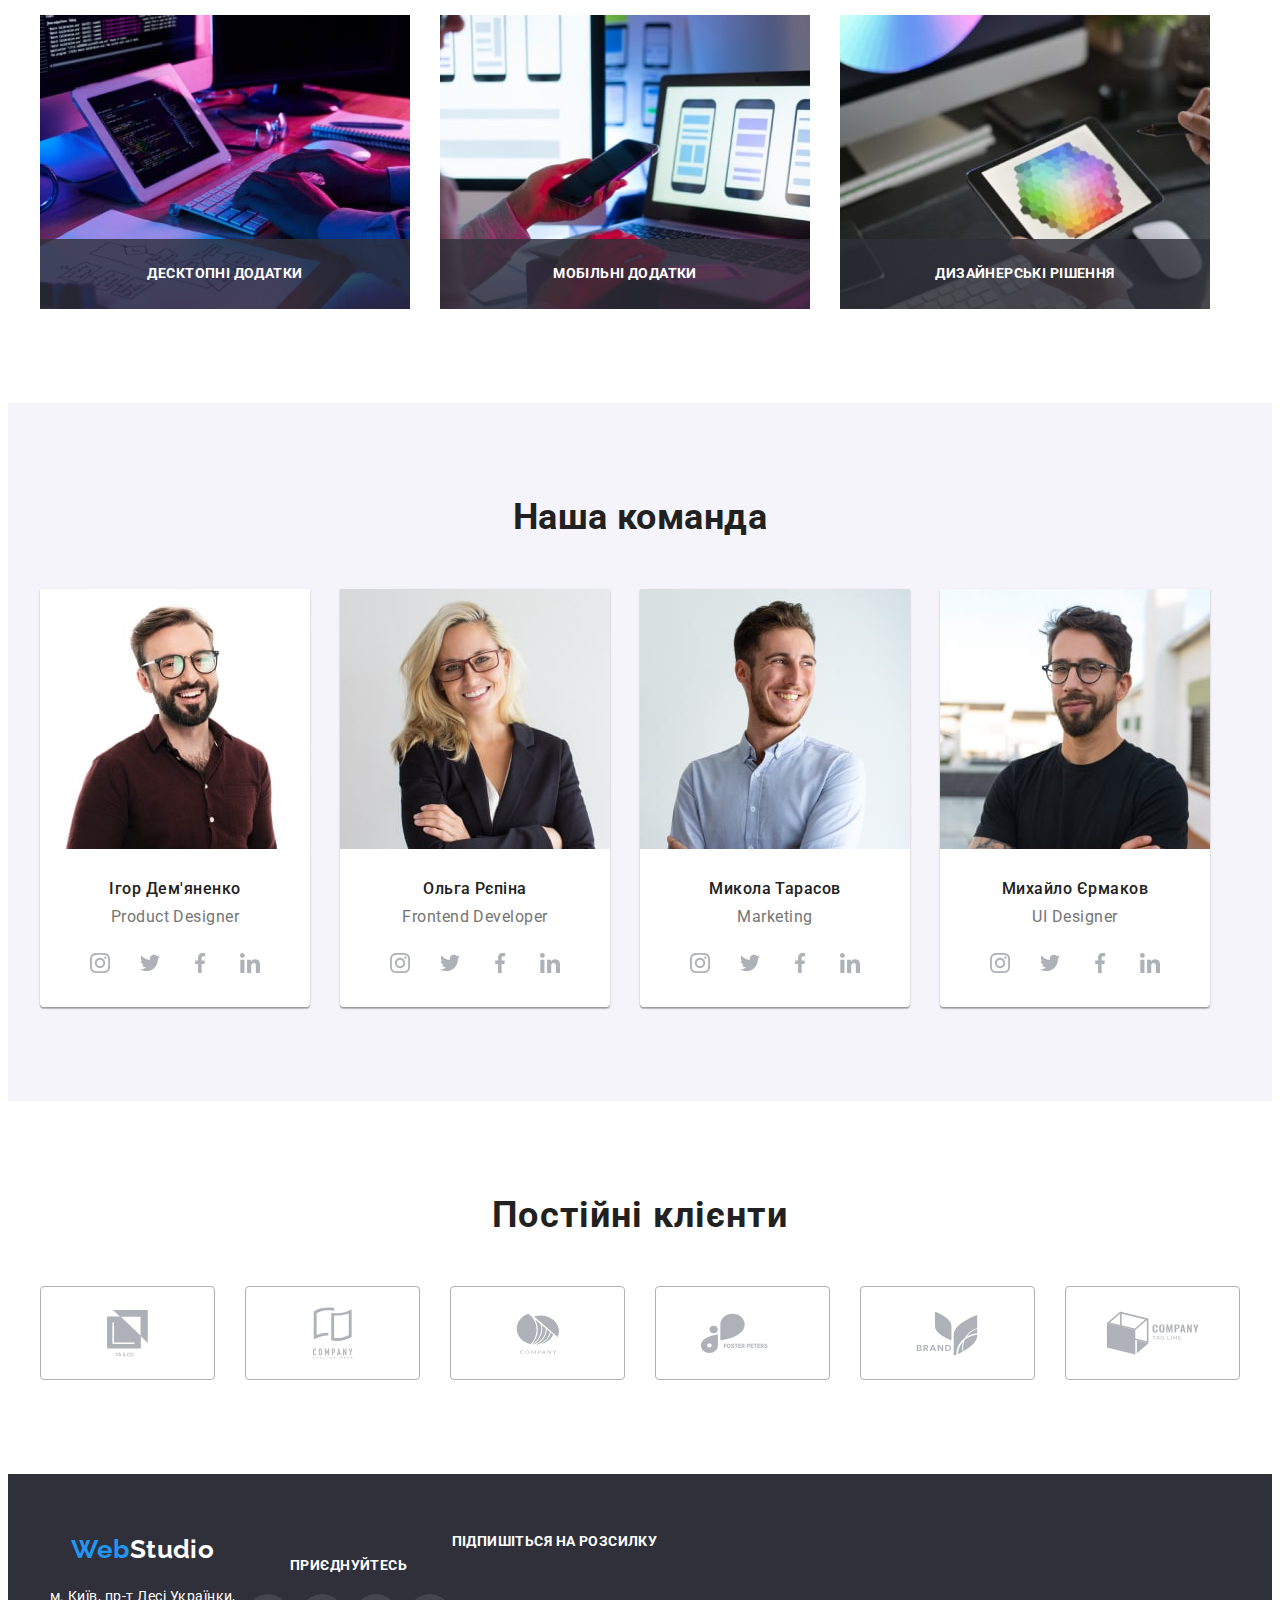
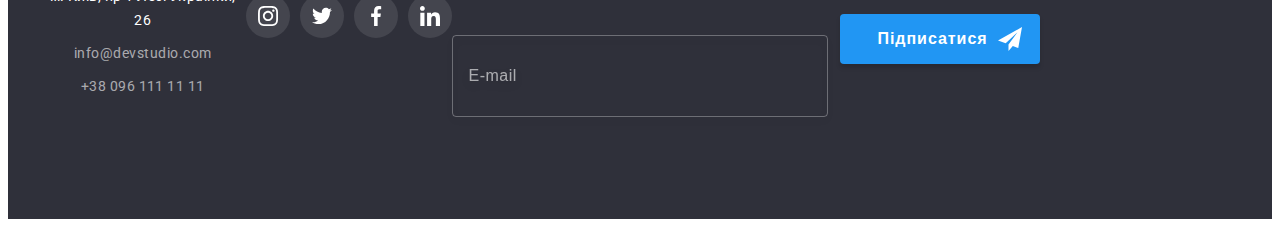
==== commit 0064c664: "work" ====
--- a/index.html
+++ b/index.html
@@ -1,90 +1,131 @@
 <!DOCTYPE html>
 <html lang="uk">
+  <head>
+    <meta charset="UTF-8" />
+    <meta http-equiv="X-UA-Compatible" content="IE=edge" />
+    <meta name="viewport" content="width=device-width, initial-scale=1.0" />
+    <title>Document</title>
+    <link
+      href="https://fonts.googleapis.com/css2?family=Raleway:wght@700&family=Roboto:wght@400;500;700;900&display=swap"
+      rel="stylesheet"
+    />
+    <link
+      rel="stylesheet"
+      href="https://cdnjs.cloudflare.com/ajax/libs/modern-normalize/1.1.0/modern-normalize.min.css"
+      integrity="sha512-wpPYUAdjBVSE4KJnH1VR1HeZfpl1ub8YT/NKx4PuQ5NmX2tKuGu6U/JRp5y+Y8XG2tV+wKQpNHVUX03MfMFn9Q=="
+      crossorigin="anonymous"
+      referrerpolicy="no-referrer"
+    />
+    <link rel="stylesheet" href="./css/main.min.css" />
+  </head>
 
-<head>
-  <meta charset="UTF-8" />
-  <meta http-equiv="X-UA-Compatible" content="IE=edge" />
-  <meta name="viewport" content="width=device-width, initial-scale=1.0" />
-  <title>Document</title>
-  <link href="https://fonts.googleapis.com/css2?family=Raleway:wght@700&family=Roboto:wght@400;500;700;900&display=swap"
-    rel="stylesheet" />
-  <link rel="stylesheet" href="https://cdnjs.cloudflare.com/ajax/libs/modern-normalize/1.1.0/modern-normalize.min.css"
-    integrity="sha512-wpPYUAdjBVSE4KJnH1VR1HeZfpl1ub8YT/NKx4PuQ5NmX2tKuGu6U/JRp5y+Y8XG2tV+wKQpNHVUX03MfMFn9Q=="
-    crossorigin="anonymous" referrerpolicy="no-referrer" />
-  <link rel="stylesheet" href="./css/main.min.css" />
-</head>
+  <body>
+    <!--Шапка сайта-->
+    <header class="header">
+      <div class="header__container container">
+        <a href="./index.html" class="logo"
+          >Web<span class="logo__accent">Studio</span></a
+        >
+        <button
+          class="navigation-menu__button"
+          type="button"
+          aria-expanded="false"
+          data-menu-button
+        >
+          <svg
+            class="menu-icon"
+            width="40"
+            height="40"
+            aria-label="Мобільне меню"
+            aria-controls="navigation__content"
+          >
+            <use class="menu-btn__menu" href="./images/icons.svg#menu"></use>
+            <use class="menu-btn__close" href="./images/icons.svg#close"></use>
+          </svg>
+        </button>
+        <div class="header__mobile" id="header__mobile" data-menu>
+          <ul class="navigation__list--menu">
+            <li class="navigation__item--menu">
+              <a class="navigation__link--menu current" href="./index.html"
+                >Студія</a
+              >
+            </li>
+            <li class="navigation__item--menu">
+              <a class="navigation__link--menu" href="./portfolio.html"
+                >Портфоліо</a
+              >
+            </li>
+            <li class="navigation__item--menu">
+              <a class="navigation__link--menu" href="">Контакти</a>
+            </li>
+          </ul>
+          <ul class="contacts--menu">
+            <li class="contacts__item--menu">
+              <a class="contacts__link--menu" href="tel:info@devstudio.com">
+                info@devstudio.com
+              </a>
+            </li>
+            <li class="contacts__item--menu">
+              <a class="contacts__link--menu" href="mailto:+380961111111">
+                +38 096 111 11 11
+              </a>
+            </li>
+          </ul>
+          <ul class="social-menu">
+            <li class="social-menu__item">
+              <a class="social-menu__link" href="">Instagram</a>
+            </li>
+            <li class="social-menu__item">
+              <a class="social-menu__link" href="">Twitter</a>
+            </li>
+            <li class="social-menu__item">
+              <a class="social-menu__link" href="">Facebook</a>
+            </li>
+            <li class="social-menu__item">
+              <a class="social-menu__link" href="">Linkedin</a>
+            </li>
+          </ul>
+        </div>
+        <div class="header__model">
+          <ul class="navigation__list">
+            <li class="navigation__item">
+              <a
+                class="navigation__link navigation__link--current"
+                href="./index.html"
+                >Студія</a
+              >
+            </li>
+            <li class="navigation__item">
+              <a class="navigation__link" href="./portfolio.html">Портфоліо</a>
+            </li>
+            <li class="navigation__item">
+              <a class="navigation__link" href="">Контакти</a>
+            </li>
+          </ul>
+          <ul class="contacts">
+            <li class="contacts__item">
+              <a class="contacts__link" href="tel:info@devstudio.com"
+                ><svg class="contacts__icon" width="16" height="12">
+                  <use href="./images/icons.svg#envelope" /></svg
+                >info@devstudio.com</a
+              >
+            </li>
+            <li class="contacts__item">
+              <a class="contacts__link" href="mailto:+380961111111"
+                ><svg class="contacts__icon" width="10" height="16">
+                  <use href="./images/icons.svg#smartphone" />
+                </svg>
+                +38 096 111 11 11
+              </a>
+            </li>
+          </ul>
+        </div>
+      </div>
+    </header>
 
-<body>
-  <!--Шапка сайта-->
-<header class="header">
-  <div class=" header__container container ">
-    <a href="./index.html" class="logo">Web<span class="logo__accent">Studio</span></a>
-    <button class="navigation-menu__button" type="button" aria-expanded="false" data-menu-button>
-      <svg class="menu-icon" width="40" height="40" aria-label="Мобільне меню" aria-controls="navigation__content">
-        <use class="menu-btn__menu" href="./images/icons.svg#menu"></use>
-        <use class="menu-btn__close" href="./images/icons.svg#close"></use>
-      </svg>
-    </button>
-    <div class="header__mobile" id="header__mobile" data-menu>
-      <ul class="navigation__list--menu ">
-        <li class="navigation__item--menu ">
-          <a class="navigation__link--menu  current" href="./index.html">Студія</a>
-        </li>
-        <li class="navigation__item--menu ">
-          <a class="navigation__link--menu " href="./portfolio.html">Портфоліо</a>
-        </li>
-        <li class="navigation__item--menu "><a class="navigation__link--menu " href="">Контакти</a></li>
-      </ul>
-      <ul class="contacts--menu ">
-        <li class="contacts__item--menu ">
-          <a class="contacts__link--menu " href="tel:info@devstudio.com"> info@devstudio.com
-          </a>
-        </li>
-        <li class="contacts__item--menu ">
-          <a class="contacts__link--menu " href="mailto:+380961111111">
-            +38 096 111 11 11
-          </a>
-        </li>
-      </ul>
-      <ul class="social-menu">
-        <li class="social-menu__item"> <a class="social-menu__link" href="">Instagram</a> </li>
-        <li class="social-menu__item"> <a class="social-menu__link" href="">Twitter</a> </li>
-        <li class="social-menu__item"> <a class="social-menu__link" href="">Facebook</a> </li>
-        <li class="social-menu__item"> <a class="social-menu__link" href="">Linkedin</a> </li>
-      </ul>
-    </div>
-    <div class="header__model">
-      <ul class="navigation__list">
-        <li class="navigation__item">
-          <a class="navigation__link navigation__link--current" href="./index.html">Студія</a>
-        </li>
-        <li class="navigation__item">
-          <a class="navigation__link" href="./portfolio.html">Портфоліо</a>
-        </li>
-        <li class="navigation__item"><a class="navigation__link" href="">Контакти</a></li>
-      </ul>
-      <ul class="contacts">
-        <li class="contacts__item">
-          <a class="contacts__link" href="tel:info@devstudio.com"><svg class="contacts__icon" width="16" height="12">
-              <use href="./images/icons.svg#envelope" />
-            </svg>info@devstudio.com</a>
-        </li>
-        <li class="contacts__item">
-          <a class="contacts__link" href="mailto:+380961111111"><svg class="contacts__icon" width="10" height="16">
-              <use href="./images/icons.svg#smartphone" />
-            </svg>
-            +38 096 111 11 11
-          </a>
-        </li>
-      </ul>
-    </div>
-  </div>
-  </div>
-</header>
-   
-  <main>
-    <!--Эффектив-->
- <section class="hero">
+    <main>
+      <!--Эффектив-->
+      <section class="hero">
         <h1 class="hero__title">Ефективні рішення для вашого бізнесу</h1>
         <button class="hero__button" type="button" data-modal-open>
           Замовити послугу
@@ -98,379 +139,536 @@
             </button>
 
             <form class="form-modal">
-              <h2 class="form-modal__title">Залиште свої дані, ми вам передзвонимо</h2>
+              <h2 class="form-modal__title">
+                Залиште свої дані, ми вам передзвонимо
+              </h2>
               <div class="form-modal__content">
-                <label class="form-modal__label">
-                  Ім'я </label>
-                <input class="form-modal__input" type="text" id="user-name" name="user-name" /><svg
-                  class="form-modal__icon" width="18px" height="18px">
+                <label class="form-modal__label"> Ім'я </label>
+                <input
+                  class="form-modal__input"
+                  type="text"
+                  id="user-name"
+                  name="user-name"
+                /><svg class="form-modal__icon" width="18px" height="18px">
                   <use href="./images/icons.svg#person" />
                 </svg>
               </div>
               <div class="form-modal__content">
-                <label class="form-modal__label">
-                  Телефон</label> <input class="form-modal__input" type="tel" id="tel" name="tel" />
+                <label class="form-modal__label"> Телефон</label>
+                <input
+                  class="form-modal__input"
+                  type="tel"
+                  id="tel"
+                  name="tel"
+                />
                 <svg class="form-modal__icon" width="18px" height="18px">
                   <use href="./images/icons.svg#phone" />
                 </svg>
               </div>
               <div class="form-modal__content">
-                <label class="form-modal__label">
-                  Пошта</label>
-                <input class="form-modal__input" type="text" id="mail" name="mail" />
+                <label class="form-modal__label"> Пошта</label>
+                <input
+                  class="form-modal__input"
+                  type="text"
+                  id="mail"
+                  name="mail"
+                />
                 <svg class="form-modal__icon" width="18px" height="18px">
                   <use href="./images/icons.svg#email" />
                 </svg>
               </div>
               <div class="form-modal__content">
-                <label class="form-modal__label">
-                  Коментар</label><textarea class="form-modal__textarea" name="feedback" rows="5"
-                  placeholder="Введіть текст"></textarea>
+                <label class="form-modal__label"> Коментар</label
+                ><textarea
+                  class="form-modal__textarea"
+                  name="feedback"
+                  rows="5"
+                  placeholder="Введіть текст"
+                ></textarea>
               </div>
               <div class="form-modal__checkbox">
-                <input class="form-modal__checkbox--input" type="checkbox" name="policy" value="policy" id="policy" />
+                <input
+                  class="form-modal__checkbox--input"
+                  type="checkbox"
+                  name="policy"
+                  value="policy"
+                  id="policy"
+                />
 
-                <label class="form-modal__checkbox--label" for="policy"> <span
-                    class="form-modal__checkbox--icon"></span>Погоджуюся з розсилкою та приймаю <a
-                    class="form-modal__checkbox--link" href="">Умови договору</a></label>
-              </div>
-              <button class="form-modal__button" type="submit">Відправити</button>
+                <label class="form-modal__checkbox--label" for="policy">
+                  <span class="form-modal__checkbox--icon"></span>Погоджуюся з
+                  розсилкою та приймаю
+                  <a class="form-modal__checkbox--link" href=""
+                    >Умови договору</a
+                  ></label
+                >
+              </div>
+              <button class="form-modal__button" type="submit">
+                Відправити
+              </button>
             </form>
           </div>
         </div>
-      </div>
-    </section>
-    <!--Особенности-->
-   <section class="feature">
+      </section>
+      <!--Особенности-->
+      <section class="feature">
+        <div class="container">
+          <h2 class="visually-hidden">Особливості</h2>
+          <ul class="feature__list">
+            <li class="feature__item">
+              <div class="feature__content">
+                <svg class="feature__icon" width="70" height="70">
+                  <use href="./images/icons.svg#antenna" />
+                </svg>
+              </div>
+              <h3 class="feature__title">Увага до деталей</h3>
+              <p class="feature__text">
+                Ідейні міркування, і навіть початок повсякденної роботи з
+                формування позиції.
+              </p>
+            </li>
+            <li class="feature__item">
+              <div class="feature__content">
+                <svg class="feature__icon" width="70" height="70">
+                  <use href="./images/icons.svg#clock" />
+                </svg>
+              </div>
+              <h3 class="feature__title">Пунктуальність</h3>
+              <p class="feature__text">
+                Завдання організації, особливо рамки і місце навчання кадрів
+                тягне у себе.
+              </p>
+            </li>
+            <li class="feature__item">
+              <div class="feature__content">
+                <svg class="feature__icon" width="70" height="70">
+                  <use href="./images/icons.svg#diagram" />
+                </svg>
+              </div>
+              <h3 class="feature__title">Планування</h3>
+              <p class="feature__text">
+                Так само консультація з широким активом значною мірою зумовлює.
+              </p>
+            </li>
+            <li class="feature__item">
+              <div class="feature__content">
+                <svg class="feature__icon" width="70" height="70">
+                  <use href="./images/icons.svg#astronaut" />
+                </svg>
+              </div>
+              <h3 class="feature__title">Сучасні технології</h3>
+              <p class="feature__text">
+                Значимість цих проблем настільки очевидна, що реалізація
+                планових завдань.
+              </p>
+            </li>
+          </ul>
+        </div>
+      </section>
+      <!--Чем мы занимаемся-->
+      <section class="occupation">
+        <div class="container">
+          <h2 class="occupation__title">Чим ми займаємося</h2>
+          <ul class="occupation__list">
+            <li class="occupation__item">
+              <picture>
+                <source
+                  srcset="./images/desk.jpg 1x, ./images/desk2.jpg 2x"
+                  media="(min-width:1200px)"
+                />
+                <img
+                  class="occupation__img"
+                  src="./images/desk.jpg"
+                  alt="печатает"
+                  width="370"
+                />
+              </picture>
+              <div class="occupation__content">
+                <p class="occupation__text">Десктопні додатки</p>
+              </div>
+            </li>
+            <li class="occupation__item">
+              <picture>
+                <source
+                  srcset="./images/mobile.jpg 1x, ./images/mobile2.jpg 2x"
+                  media="(min-width:1200px)"
+                />
+                <img
+                  class="occupation__img"
+                  src="./images/mobile.jpg"
+                  alt="сканує"
+                  width="370"
+                />
+              </picture>
+              <div class="occupation__content">
+                <p class="occupation__text">Мобільні додатки</p>
+              </div>
+            </li>
+            <li class="occupation__item">
+              <picture>
+                <source
+                  srcset="./images/design.jpg 1x, ./images/design2.jpg 2x"
+                  media="(min-width:1200px)"
+                />
+                <img
+                  class="occupation__img"
+                  src="./images/design.jpg"
+                  alt="вибирає"
+                  width="370"
+                />
+              </picture>
+              <div class="occupation__content">
+                <p class="occupation__text">Дизайнерські рішення</p>
+              </div>
+            </li>
+          </ul>
+        </div>
+      </section>
+      <!--Команда-->
+      <section class="section">
+        <div class="container">
+          <h2 class="section__title">Наша команда</h2>
+          <ul class="team">
+            <li class="team__item">
+              <picture>
+                <source
+                  srcset="./images/igor-desk.jpg 1x, ./images/igor-desk2.jpg 2x"
+                  media="(min-width:1200px)"
+                />
+                <source
+                  srcset="./images/igor-tab.jpg 1x, ./images/igor-tab2.jpg 2x"
+                  media="(min-width:768px)"
+                />
+                <source
+                  srcset="./images/igor-mb.jpg 1x, ./images/igor-mb2.jpg 2x"
+                  media="(min-width:480px)"
+                />
+                <img
+                  class="team__img"
+                  src="./images/igor-mb.jpg"
+                  alt="Ігор Дем'яненко"
+                />
+              </picture>
+
+              <div class="team__content">
+                <h3 class="team__title">Ігор Дем'яненко</h3>
+                <p class="team__text">Product Designer</p>
+                <ul class="social">
+                  <li class="social__item">
+                    <a class="social__link" href=""
+                      ><svg class="social__icon" width="20" height="20">
+                        <use href="./images/icons.svg#instagram" /></svg
+                    ></a>
+                  </li>
+                  <li class="social__item">
+                    <a class="social__link" href=""
+                      ><svg class="social__icon" width="20" height="20">
+                        <use href="./images/icons.svg#twitter" /></svg
+                    ></a>
+                  </li>
+                  <li class="social__item">
+                    <a class="social__link" href=""
+                      ><svg class="social__icon" width="20" height="20">
+                        <use href="./images/icons.svg#facebook" /></svg
+                    ></a>
+                  </li>
+                  <li class="social__item">
+                    <a class="social__link" href=""
+                      ><svg class="social__icon" width="20" height="20">
+                        <use href="./images/icons.svg#linkedin" /></svg
+                    ></a>
+                  </li>
+                </ul>
+              </div>
+            </li>
+            <li class="team__item">
+              <picture>
+                <source
+                  srcset="./images/olga-desk.jpg 1x, ./images/olga-desk2.jpg 2x"
+                  media="(min-width:1200px)"
+                />
+                <source
+                  srcset="./images/olga-tab.jpg, ./images/olga-tab2.jpg 2x"
+                  media="(min-width:768px)"
+                />
+                <source
+                  srcset="./images/olga-mb.jpg 1x, ./images/olga-mb2.jpg 2x"
+                  media="(min-width:480px)"
+                />
+                <img
+                  class="team__img"
+                  src="./images/olga-mb.jpg"
+                  alt="Ольга Рєпіна"
+                />
+              </picture>
+              <div class="team__content">
+                <h3 class="team__title">Ольга Рєпіна</h3>
+                <p class="team__text">Frontend Developer</p>
+                <ul class="social">
+                  <li class="social__item">
+                    <a class="social__link" href=""
+                      ><svg class="social__icon" width="20" height="20">
+                        <use href="./images/icons.svg#instagram" /></svg
+                    ></a>
+                  </li>
+                  <li class="social__item">
+                    <a class="social__link" href=""
+                      ><svg class="social__icon" width="20" height="20">
+                        <use href="./images/icons.svg#twitter" /></svg
+                    ></a>
+                  </li>
+                  <li class="social__item">
+                    <a class="social__link" href=""
+                      ><svg class="social__icon" width="20" height="20">
+                        <use href="./images/icons.svg#facebook" /></svg
+                    ></a>
+                  </li>
+                  <li class="social__item">
+                    <a class="social__link" href=""
+                      ><svg class="social__icon" width="20" height="20">
+                        <use href="./images/icons.svg#linkedin" /></svg
+                    ></a>
+                  </li>
+                </ul>
+              </div>
+            </li>
+            <li class="team__item">
+              <picture>
+                <source
+                  srcset="./images/niko-desk.jpg 1x, ./images/niko-desk2.jpg 2x"
+                  media="(min-width:1200px)"
+                />
+                <source
+                  srcset="./images/niko-tab.jpg 1x, ./images/niko-tab2.jpg 2x"
+                  media="(min-width:768px)"
+                />
+                <source
+                  srcset="./images/niko-mb.jpg 1x, ./images/niko-mb2.jpg 2x"
+                  media="(min-width:480px)"
+                />
+                <img
+                  class="team__img"
+                  src="./images/niko-mb.jpg"
+                  alt="Микола Тарасов"
+                />
+              </picture>
+              <div class="team__content">
+                <h3 class="team__title">Микола Тарасов</h3>
+                <p class="team__text">Marketing</p>
+                <ul class="social">
+                  <li class="social__item">
+                    <a class="social__link" href=""
+                      ><svg class="social__icon" width="20" height="20">
+                        <use href="./images/icons.svg#instagram" /></svg
+                    ></a>
+                  </li>
+                  <li class="social__item">
+                    <a class="social__link" href=""
+                      ><svg class="social__icon" width="20" height="20">
+                        <use href="./images/icons.svg#twitter" /></svg
+                    ></a>
+                  </li>
+                  <li class="social__item">
+                    <a class="social__link" href=""
+                      ><svg class="social__icon" width="20" height="20">
+                        <use href="./images/icons.svg#facebook" /></svg
+                    ></a>
+                  </li>
+                  <li class="social__item">
+                    <a class="social__link" href=""
+                      ><svg class="social__icon" width="20" height="20">
+                        <use href="./images/icons.svg#linkedin" /></svg
+                    ></a>
+                  </li>
+                </ul>
+              </div>
+            </li>
+            <li class="team__item">
+              <picture>
+                <source
+                  srcset="
+                    ./images/mihal-desk.jpg  1x,
+                    ./images/mihal-desk2.jpg 2x
+                  "
+                  media="(min-width:1200px)"
+                />
+                <source
+                  srcset="./images/mihal-tab.jpg 1x, ./images/mihal-tab2.jpg 2x"
+                  media="(min-width:768px)"
+                />
+                <source
+                  srcset="./images/mihal-mb.jpg 1x, ./images/mihal-mb2.jpg 2x"
+                  media="(min-width:480px)"
+                />
+                <img
+                  class="team__img"
+                  src="./images/mihal-mb.jpg"
+                  alt="Михайло Єрмаков"
+                />
+              </picture>
+              <div class="team__content">
+                <h3 class="team__title">Михайло Єрмаков</h3>
+                <p class="team__text">UI Designer</p>
+                <ul class="social">
+                  <li class="social__item">
+                    <a class="social__link" href=""
+                      ><svg class="social__icon" width="20" height="20">
+                        <use href="./images/icons.svg#instagram" /></svg
+                    ></a>
+                  </li>
+                  <li class="social__item">
+                    <a class="social__link" href=""
+                      ><svg class="social__icon" width="20" height="20">
+                        <use href="./images/icons.svg#twitter" /></svg
+                    ></a>
+                  </li>
+                  <li class="social__item">
+                    <a class="social__link" href=""
+                      ><svg class="social__icon" width="20" height="20">
+                        <use href="./images/icons.svg#facebook" /></svg
+                    ></a>
+                  </li>
+                  <li class="social__item">
+                    <a class="social__link" href=""
+                      ><svg class="social__icon" width="20" height="20">
+                        <use href="./images/icons.svg#linkedin" /></svg
+                    ></a>
+                  </li>
+                </ul>
+              </div>
+            </li>
+          </ul>
+        </div>
+      </section>
+      <section class="client">
+        <div class="container">
+          <h2 class="client__title">Постійні клієнти</h2>
+          <ul class="client__list">
+            <li class="client__item">
+              <a class="client__link" href=""
+                ><svg class="client__icon" width="41" height="46.7">
+                  <use href="./images/icons.svg#group" /></svg
+              ></a>
+            </li>
+            <li class="client__item">
+              <a class="client__link" href=""
+                ><svg class="client__icon" width="40" height="52">
+                  <use href="./images/icons.svg#groupa" /></svg
+              ></a>
+            </li>
+            <li class="client__item">
+              <a class="client__link" href=""
+                ><svg class="client__icon" width="43.46" height="41.18">
+                  <use href="./images/icons.svg#groupb" /></svg
+              ></a>
+            </li>
+            <li class="client__item">
+              <a class="client__link" href=""
+                ><svg class="client__icon" width="84.4" height="40.6">
+                  <use href="./images/icons.svg#groupc" /></svg
+              ></a>
+            </li>
+            <li class="client__item">
+              <a class="client__link" href=""
+                ><svg class="client__icon" width="62.5" height="45.4">
+                  <use href="./images/icons.svg#groups" /></svg
+              ></a>
+            </li>
+            <li class="client__item">
+              <a class="client__link" href=""
+                ><svg class="client__icon" width="93.7" height="43.9">
+                  <use href="./images/icons.svg#groupe" /></svg
+              ></a>
+            </li>
+          </ul>
+        </div>
+      </section>
+    </main>
+    <!--Футер-->
+    <footer class="footer">
       <div class="container">
-        <h2 class="visually-hidden">Особливості</h2>
-        <ul class="feature__list">
-          <li class="feature__item">
-            <div class="feature__content">
-              <svg class="feature__icon" width="70" height="70">
-                <use href="./images/icons.svg#antenna" />
-              </svg>
-            </div>
-            <h3 class="feature__title">Увага до деталей</h3>
-            <p class="feature__text">
-              Ідейні міркування, і навіть початок повсякденної роботи з
-              формування позиції.
-            </p>
-          </li>
-          <li class="feature__item">
-            <div class="feature__content">
-              <svg class="feature__icon" width="70" height="70">
-                <use href="./images/icons.svg#clock" />
-              </svg>
-            </div>
-            <h3 class="feature__title">Пунктуальність</h3>
-            <p class="feature__text">
-              Завдання організації, особливо рамки і місце навчання кадрів
-              тягне у себе.
-            </p>
-          </li>
-          <li class="feature__item">
-            <div class="feature__content">
-              <svg class="feature__icon" width="70" height="70">
-                <use href="./images/icons.svg#diagram" />
-              </svg>
-            </div>
-            <h3 class="feature__title">Планування</h3>
-            <p class="feature__text">
-              Так само консультація з широким активом значною мірою зумовлює.
-            </p>
-          </li>
-          <li class="feature__item">
-            <div class="feature__content">
-              <svg class="feature__icon" width="70" height="70">
-                <use href="./images/icons.svg#astronaut" />
-              </svg>
-            </div>
-            <h3 class="feature__title">Сучасні технології</h3>
-            <p class="feature__text">
-              Значимість цих проблем настільки очевидна, що реалізація
-              планових завдань.
-            </p>
-          </li>
-        </ul>
-      </div>
-    </section>
-    <!--Чем мы занимаемся-->
-  <section class="occupation">
-      <div class="container">
-        <h2 class="occupation__title">Чим ми займаємося</h2>
-        <ul class="occupation__list">
-          <li class="occupation__item"><picture>
-            <source srcset="./images/desk.jpg 1x, ./images/desk2.jpg 2x" media="(min-width:1200px)">
-            <img class="occupation__img" src="./images/desk.jpg" alt="печатает" width="370">
-          </picture>
-            <div class="occupation__content">
-              <p class="occupation__text">Десктопні додатки</p>
+        <ul class="footer__list">
+          <li class="footer__item footer__item--adress">
+            <div class="footer__navigation">
+              <a href="./index.html" class="logo footer-logo"
+                >Web<span class="logos">Studio</span></a
+              >
+              <address class="address">
+                <ul class="adress__list">
+                  <li class="adress__item">
+                    <a
+                      class="adress__map"
+                      href=""
+                      target="_blank"
+                      rel="noopener noreferrer"
+                    >
+                      м. Київ, пр-т Лесі Українки, 26
+                    </a>
+                  </li>
+                  <li class="adress__item">
+                    <a class="adress__link" href="tel:info@devstudio.com"
+                      >info@devstudio.com</a
+                    >
+                  </li>
+                  <li class="adress__item">
+                    <a class="adress__link" href="mailto:+380961111111"
+                      >+38 096 111 11 11</a
+                    >
+                  </li>
+                </ul>
+              </address>
             </div>
           </li>
-          <li class="occupation__item">
-            <source srcset="./images/mobile.jpg 1x, ./images/mobile2.jpg 2x" media="(min-width:1200px)">
-            <img class="occupation__img" src="./images/mobile.jpg" alt="сканує" width="370">
-            </picture>
-            <div class="occupation__content">
-              <p class="occupation__text">Мобільні додатки</p>
-            </div>
-          </li>
-          <li class="occupation__item">
-            <source srcset="./images/design.jpg 1x, ./images/design2.jpg 2x" media="(min-width:1200px)">
-            <img class="occupation__img" src="./images/design.jpg" alt="вибирає" width="370">
-            </picture>
-            <div class="occupation__content">
-              <p class="occupation__text">Дизайнерські рішення</p>
-            </div>
-          </li>
-        </ul>
-      </div>
-    </section>
-    <!--Команда-->
-    <section class="section">
-      <div class="container">
-        <h2 class="section__title">Наша команда</h2>
-        <ul class="team">
-          <li class="team__item">
-            <picture>
-              <source srcset="./images/igor-desk.jpg 1x, ./images/igor-desk2.jpg 2x" media="(min-width:1200px)">
-              <source srcset="./images/igor-tab.jpg 1x, ./images/igor-tab2.jpg 2x" media="(min-width:768px)">
-              <source srcset="./images/igor-mb.jpg 1x, ./images/igor-mb2.jpg 2x" media="(min-width:480px)">
-              <img  class="team__img" src="./images/igor-mb.jpg" alt="Ігор Дем'яненко">
-            </picture>
-           
-            <div class="team__content">
-              <h3 class="team__title">Ігор Дем'яненко</h3>
-              <p class="team__text">Product Designer</p>
-              <ul class="social">
-                <li class="social__item">
-                  <a class="social__link" href=""><svg class="social__icon" width="20" height="20">
-                      <use href="./images/icons.svg#instagram" />
-                    </svg></a>
+          <li class="footer__item footer__item--social">
+            <div class="foter-meta>">
+              <p class="social-networks__text">Приєднуйтесь</p>
+              <ul class="social-networks">
+                <li class="social-networks__item">
+                  <a class="social-networks__link" href=""
+                    ><svg class="social-networks__icon" width="20" height="20">
+                      <use href="./images/icons.svg#instagram" /></svg
+                  ></a>
                 </li>
-                <li class="social__item">
-                  <a class="social__link" href=""><svg class="social__icon" width="20" height="20">
-                      <use href="./images/icons.svg#twitter" />
-                    </svg></a>
+                <li class="social-networks__item">
+                  <a class="social-networks__link" href=""
+                    ><svg class="social-networks__icon" width="20" height="20">
+                      <use href="./images/icons.svg#twitter" /></svg
+                  ></a>
                 </li>
-                <li class="social__item">
-                  <a class="social__link" href=""><svg class="social__icon" width="20" height="20">
-                      <use href="./images/icons.svg#facebook" />
-                    </svg></a>
+                <li class="social-networks__item">
+                  <a class="social-networks__link" href=""
+                    ><svg class="social-networks__icon" width="20" height="20">
+                      <use href="./images/icons.svg#facebook" /></svg
+                  ></a>
                 </li>
-                <li class="social__item">
-                  <a class="social__link" href=""><svg class="social__icon" width="20" height="20">
-                      <use href="./images/icons.svg#linkedin" />
-                    </svg></a>
+                <li class="social-networks__item">
+                  <a class="social-networks__link" href=""
+                    ><svg class="social-networks__icon" width="20" height="20">
+                      <use href="./images/icons.svg#linkedin" /></svg
+                  ></a>
                 </li>
               </ul>
             </div>
           </li>
-          <li class="team__item">
-            <picture>
-              <source srcset="./images/olga-desk.jpg 1x, ./images/olga-desk2.jpg 2x" media="(min-width:1200px)">
-              <source srcset="./images/olga-tab.jpg, ./images/olga-tab2.jpg 2x" media="(min-width:768px)">
-              <source srcset="./images/olga-mb.jpg 1x, ./images/olga-mb2.jpg 2x" media="(min-width:480px)">
-              <img class="team__img" src="./images/olga-mb.jpg" alt="Ольга Рєпіна">
-            </picture>
-            <div class="team__content">
-              <h3 class="team__title">Ольга Рєпіна</h3>
-              <p class="team__text">Frontend Developer</p>
-              <ul class="social">
-                <li class="social__item">
-                  <a class="social__link" href=""><svg class="social__icon" width="20" height="20">
-                      <use href="./images/icons.svg#instagram" />
-                    </svg></a>
-                </li>
-                <li class="social__item">
-                  <a class="social__link" href=""><svg class="social__icon" width="20" height="20">
-                      <use href="./images/icons.svg#twitter" />
-                    </svg></a>
-                </li>
-                <li class="social__item">
-                  <a class="social__link" href=""><svg class="social__icon" width="20" height="20">
-                      <use href="./images/icons.svg#facebook" />
-                    </svg></a>
-                </li>
-                <li class="social__item">
-                  <a class="social__link" href=""><svg class="social__icon" width="20" height="20">
-                      <use href="./images/icons.svg#linkedin" />
-                    </svg></a>
-                </li>
-              </ul>
-            </div>
-          </li>
-          <li class="team__item">
-            <picture>
-              <source srcset="./images/niko-desk.jpg 1x, ./images/niko-desk2.jpg 2x" media="(min-width:1200px)">
-              <source srcset="./images/niko-tab.jpg 1x, ./images/niko-tab2.jpg 2x" media="(min-width:768px)">
-              <source srcset="./images/niko-mb.jpg 1x, ./images/niko-mb2.jpg 2x" media="(min-width:480px)">
-              <img class="team__img" src="./images/niko-mb.jpg" alt="Микола Тарасов">
-            </picture>
-            <div class="team__content">
-              <h3 class="team__title">Микола Тарасов</h3>
-              <p class="team__text">Marketing</p>
-              <ul class="social">
-                <li class="social__item">
-                  <a class="social__link" href=""><svg class="social__icon" width="20" height="20">
-                      <use href="./images/icons.svg#instagram" />
-                    </svg></a>
-                </li>
-                <li class="social__item">
-                  <a class="social__link" href=""><svg class="social__icon" width="20" height="20">
-                      <use href="./images/icons.svg#twitter" />
-                    </svg></a>
-                </li>
-                <li class="social__item">
-                  <a class="social__link" href=""><svg class="social__icon" width="20" height="20">
-                      <use href="./images/icons.svg#facebook" />
-                    </svg></a>
-                </li>
-                <li class="social__item">
-                  <a class="social__link" href=""><svg class="social__icon" width="20" height="20">
-                      <use href="./images/icons.svg#linkedin" />
-                    </svg></a>
-                </li>
-              </ul>
-            </div>
-          </li>
-          <li class="team__item">
-            <picture>
-              <source srcset="./images/mihal-desk.jpg 1x, ./images/mihal-desk2.jpg 2x" media="(min-width:1200px)">
-              <source srcset="./images/mihal-tab.jpg 1x, ./images/mihal-tab2.jpg 2x" media="(min-width:768px)">
-              <source srcset="./images/mihal-mb.jpg 1x, ./images/mihal-mb2.jpg 2x" media="(min-width:480px)">
-              <img class="team__img" src="./images/mihal-mb.jpg" alt="Михайло Єрмаков">
-            </picture>
-            <div class="team__content">
-              <h3 class="team__title">Михайло Єрмаков</h3>
-              <p class="team__text">UI Designer</p>
-              <ul class="social">
-                <li class="social__item">
-                  <a class="social__link" href=""><svg class="social__icon" width="20" height="20">
-                      <use href="./images/icons.svg#instagram" />
-                    </svg></a>
-                </li>
-                <li class="social__item">
-                  <a class="social__link" href=""><svg class="social__icon" width="20" height="20">
-                      <use href="./images/icons.svg#twitter" />
-                    </svg></a>
-                </li>
-                <li class="social__item">
-                  <a class="social__link" href=""><svg class="social__icon" width="20" height="20">
-                      <use href="./images/icons.svg#facebook" />
-                    </svg></a>
-                </li>
-                <li class="social__item">
-                  <a class="social__link" href=""><svg class="social__icon" width="20" height="20">
-                      <use href="./images/icons.svg#linkedin" />
-                    </svg></a>
-                </li>
-              </ul>
-            </div>
+          <li class="footer__item--form"><p class="footer-form__text">Підпишіться на розсилку</p>
+            
+            <form class="footer-form">
+              <label class="footer-form__label">
+                  <input class="footer-form__input" type="email" name="email" placeholder="E-mail" />
+               </label>
+          
+            </form>
+            <button class="footer-form__button" type="submit">
+              Підписатися
+              <svg class="footer-form__icon" width="24" height="24">
+                <use href="./images/icons.svg#send" />
+              </svg>
+            </button>
           </li>
         </ul>
       </div>
-    </section>
-  <section class="client">
-      <div class="container">
-        <h2 class="client__title">Постійні клієнти</h2>
-        <ul class="client__list">
-          <li class="client__item">
-            <a class="client__link" href=""><svg class="client__icon" width="41" height="46.7">
-                <use href="./images/icons.svg#group" />
-              </svg></a>
-          </li>
-          <li class="client__item">
-            <a class="client__link" href=""><svg class="client__icon" width="40" height="52">
-                <use href="./images/icons.svg#groupa" />
-              </svg></a>
-          </li>
-          <li class="client__item">
-            <a class="client__link" href=""><svg class="client__icon" width="43.46" height="41.18">
-                <use href="./images/icons.svg#groupb" />
-              </svg></a>
-          </li>
-          <li class="client__item">
-            <a class="client__link" href=""><svg class="client__icon" width="84.4" height="40.6">
-                <use href="./images/icons.svg#groupc" />
-              </svg></a>
-          </li>
-          <li class="client__item">
-            <a class="client__link" href=""><svg class="client__icon" width="62.5" height="45.4">
-                <use href="./images/icons.svg#groups" />
-              </svg></a>
-          </li>
-          <li class="client__item">
-            <a class="client__link" href=""><svg class="client__icon" width="93.7" height="43.9">
-                <use href="./images/icons.svg#groupe" />
-              </svg></a>
-          </li>
-        </ul>
-      </div>
-    </section>
-  </main>
-  <!--Футер-->
-<footer class="footer">
-  <div class="container">
-    <ul class="footer__list">
-      <li class="footer__item footer__item--adress">
-      <div class="footer__navigation">  
-         <a href="./index.html" class="logo footer-logo">Web<span class="logos">Studio</span></a>
-        <address class="address">
-          <ul class="adress__list">
-            <li class="adress__item">
-              <a class="adress__map" href="" target="_blank" rel="noopener noreferrer">
-                м. Київ, пр-т Лесі Українки, 26
-              </a>
-            </li>
-            <li class="adress__item">
-              <a class="adress__link" href="tel:info@devstudio.com">info@devstudio.com</a>
-            </li>
-            <li class="adress__item">
-              <a class="adress__link" href="mailto:+380961111111">+38 096 111 11 11</a>
-            </li>
-          </ul>
-        </address></div>
-      </li>
-      <li class="footer__item footer__item--social"><div class="foter-meta>">
-        <p class="social-networks__text">Приєднуйтесь</p>
-        <ul class="social-networks">
-          <li class="social-networks__item">
-            <a class="social-networks__link" href=""><svg class="social-networks__icon" width="20" height="20">
-                <use href="./images/icons.svg#instagram" />
-              </svg></a>
-          </li>
-          <li class="social-networks__item">
-            <a class="social-networks__link" href=""><svg class="social-networks__icon" width="20" height="20">
-                <use href="./images/icons.svg#twitter" />
-              </svg></a>
-          </li>
-          <li class="social-networks__item">
-            <a class="social-networks__link" href=""><svg class="social-networks__icon" width="20" height="20">
-                <use href="./images/icons.svg#facebook" />
-              </svg></a>
-          </li>
-          <li class="social-networks__item">
-            <a class="social-networks__link" href=""><svg class="social-networks__icon" width="20" height="20">
-                <use href="./images/icons.svg#linkedin" />
-              </svg></a>
-          </li>
-        </ul></div>
-      </li>
-      <li class="footer__item--form">
-       <p class="footer-form__text">Підпишіться на розсилку</p>
-        <form class="footer-form"> <label class="footer-form__label">
-            <input class="footer-form__input" type="email" name="email" placeholder="E-mail" /></label>
-        </form>
-        <button class="footer-form__button" type="submit">Підписатися <svg class="footer-form__icon" width="24" height="24">
-            <use href="./images/icons.svg#send" />
-          </svg></button>
-      </li>
-    </ul>
-  </div>
-</footer>
-  <script class="form-modal__js" src="./js/modal.js"></script>
+    </footer>
+    <script class="form-modal__js" src="./js/modal.js"></script>
     <script class="mobile-container__js" src="./js/mobile-menu.js"></script>
-</body>
-</html>+  </body>
+</html>
--- a/css/main.min.css
+++ b/css/main.min.css
@@ -1 +1 @@
-.navigation__link--current::after{content:"";display:block;width:100%;height:3.75px;background-color:#2196f3;bottom:0;left:0;border-radius:2px}.adress__link:hover,.adress__map:hover,.contacts__link:hover,.navigation__link:hover,.adress__link:focus,.adress__map:focus,.contacts__link:focus,.navigation__link:focus{color:#2196f3}.project-work,.occupation__list{display:flex;flex-wrap:wrap}.header{background-color:#fff;border-bottom:1px solid #ececec;position:relative}.header__container{justify-content:center;align-items:center;display:flex}.logo{font-family:Raleway,cursive;font-weight:700;font-size:26px;line-height:1.19;text-decoration:none;color:#2196f3;padding-top:16px;padding-bottom:16px}@media screen and (min-width: 768px){.logo{padding-top:21px;padding-bottom:21px}}@media screen and (min-width: 1200px){.logo{padding-top:24px;padding-bottom:24px}}.logo__accent{color:#000}.logos{color:#fff}@media screen and (min-width: 768px){.navigation__item:not(:last-child){margin-right:50px}}.navigation__list{display:flex;margin-left:88px;margin-right:96px}.navigation__link{position:relative;padding-top:32px;padding-bottom:32px;display:block;font-weight:500;font-size:14px;line-height:1.14;letter-spacing:.02em;text-decoration:none;color:#212121;transition:color 250ms cubic-bezier(0.4, 0, 0.2, 1)}@media screen and (min-width: 768px){.navigation__link{padding-top:21px;padding-bottom:21px}}@media screen and (min-width: 1200px){.navigation__link{padding-top:24px;padding-bottom:24px}}.navigation__link--current{color:#2196f3;text-decoration:none}.navigation__link--current::after{position:absolute}.contacts{margin-left:auto}.contacts__link{justify-content:center;align-items:center;display:flex;font-weight:500;font-size:12px;line-height:1.16;letter-spacing:.02em;text-decoration:none;color:#757575;transition:color 250ms cubic-bezier(0.4, 0, 0.2, 1)}.contacts__link:hover .contacts__icon{fill:#2196f3}.contacts__link:focus .contacts__icon{fill:#2196f3}@media screen and (min-width: 768px)and (max-width: 1200px){.contacts__item:not(:last-child){margin-bottom:10px}.contacts{display:flex;justify-content:center}}.contacts__icon{margin-right:8px;fill:#757575;transition:fill 250ms cubic-bezier(0.4, 0, 0.2, 1)}@media screen and (min-width: 1200px){.contacts__icon{margin-right:10px}}.header__model{display:none}@media screen and (min-width: 768px){.header__model{display:flex}.header__mobile{display:none}.contacts__item{margin-right:0}}@media screen and (min-width: 1200px){.contacts{margin-left:auto;justify-content:center;align-items:center;display:flex}.contacts__link{justify-content:center;align-items:center;display:inline-flex}.contacts__item:not(:last-child){margin-right:30px}}.navigation-menu__button{display:inline-flex;align-items:center;justify-content:center;align-content:center;margin-left:auto;border:0;background-color:rgba(0,0,0,0);width:40px;height:40px;z-index:2}@media screen and (min-width: 768px){.navigation-menu__button{display:none}}.navigation-menu__button .menu-btn__close{display:none}.navigation-menu__button.is-open .menu-btn__close{display:block}.navigation-menu__button.is-open .menu-btn__menu{display:none}.header__mobile{padding-left:40px;display:none;flex-direction:column;position:absolute;top:0;left:0;background-color:#fff;width:100vw;height:100vh}@media screen and (min-width: 768px){.header__mobile{display:none}}.header__mobile.is-open{display:flex}@media screen and (min-width: 768px){.header__mobile.is-open{display:none}}.social-menu{margin-top:auto;display:flex;align-items:flex-start}@media screen and (min-width: 768px){.social-menu{display:none}}.social-menu__link{text-decoration:none;font-weight:500;font-size:18px;line-height:1.22;letter-spacing:.02em;color:#2196f3}.social-menu__item:not(:last-child){margin-right:20px;border:1px solid rgba(33,33,33,.2);transform:rotate(90deg)}@media screen and (min-width: 768px){.navigation__list--menu{display:none}}.navigation__item--menu{text-align:left;font-weight:500;font-size:40px;line-height:1.175;letter-spacing:.02em}.navigation__item--menu:not(:last-child){margin-bottom:32px}.navigation__link--menu{text-decoration:none;color:#212121}.navigation__link--menu:hover,.navigation__link--menu:focus{color:#2196f3}.menu-btn__menu:hover,.menu-btn__close:hover,.menu-btn__menu:focus,.menu-btn__close:focus{fill:#2196f3}.contacts--menu{margin-top:auto}@media screen and (min-width: 768px){.contacts--menu{display:none}.contacts--menu .contacts__item--menu{font-weight:500;font-size:24px;line-height:1.16;letter-spacing:.02em}.contacts--menu .contacts__item--menu:not(:last-child){margin-bottom:32px}}.contacts__link--menu{text-decoration:none;color:#757575}.hero{max-width:100%;height:400px;margin:0 auto;padding-top:118px;padding-bottom:118px;text-align:center;background-color:#2f303a;background-repeat:no-repeat;background-size:cover;background-image:linear-gradient(rgba(47, 48, 58, 0.4), rgba(47, 48, 58, 0.4)),url("../images/mobile/hero.jpg")}@media screen and (min-width: 480px){.hero{background-image:linear-gradient(rgba(47, 48, 58, 0.4), rgba(47, 48, 58, 0.4)),url("../images/tablet/hero.jpg")}}@media screen and (min-width: 768px){.hero{background-image:linear-gradient(rgba(47, 48, 58, 0.4), rgba(47, 48, 58, 0.4)),url("../images/desktop/hero.jpg")}}@media screen and (min-width: 1200px){.hero{height:600px;padding-top:200px;padding-bottom:200px}}.hero__title{max-width:360px;margin:0 auto;font-weight:900;font-size:26px;line-height:1.6;text-align:center;letter-spacing:.06em;text-transform:uppercase;color:#fff}@media screen and (min-width: 1200px){.hero__title{max-width:696px;margin:0 auto;font-weight:900;font-size:44px;line-height:1.36}}@media screen and (max-width: 480px)and (min-device-pixel-ratio: 2),screen and (max-width: 480px)and (--webkit-min-device-pixel-ratio: 2),screen and (max-width: 480px)and (-webkit-min-device-pixel-ratio: 2),screen and (max-width: 480px)and (min-resolution: 192dpi),screen and (max-width: 480px)and (min-resolution: 2dppx){.heroi__box{background-image:url("../images/mobile/hero@2x.jpg")}}@media screen and (min-width: 481px)and (min-device-pixel-ratio: 2),screen and (min-width: 481px)and (--webkit-min-device-pixel-ratio: 2),screen and (min-width: 481px)and (-webkit-min-device-pixel-ratio: 2),screen and (min-width: 481px)and (min-resolution: 192dpi),screen and (min-width: 481px)and (min-resolution: 2dppx){.heroi__box{background-image:url("../images/tablet/hero@2x.jpg")}}@media screen and (min-width: 768px)and (min-device-pixel-ratio: 2),screen and (min-width: 768px)and (--webkit-min-device-pixel-ratio: 2),screen and (min-width: 768px)and (-webkit-min-device-pixel-ratio: 2),screen and (min-width: 768px)and (min-resolution: 192dpi),screen and (min-width: 768px)and (min-resolution: 2dppx){.heroi__box{background-image:url("../images/desktop/hero@2x.jpg")}}.hero__button{border-radius:4px;padding-top:10px;padding-bottom:10px;margin-top:30px;height:50px;font-weight:700;font-size:16px;line-height:1.87;align-items:center;text-align:center;letter-spacing:.06em;color:#fff;background-color:#2196f3;transition:250ms cubic-bezier(0.4, 0, 0.2, 1)}@media screen and (min-width: 480px){.hero__button{width:200px}}@media screen and (min-width: 1200px){.hero__button{width:216px}}.backdrop{position:fixed;top:50%;left:50%;width:450px;height:609px;background-color:rgba(0,0,0,.2);transition:250ms cubic-bezier(0.4, 0, 0.2, 1);z-index:2;transform:translate(-50%, -50%)}.backdrop__modal{overflow:scroll;min-width:370px;min-height:342px;background-color:#fff;position:absolute;top:50%;left:50%;transform:translate(-50%, -50%)}@media screen and (min-width: 1200px){.backdrop__modal{min-width:528px;min-height:581px}}.backdrop.is-hidden{opacity:0;pointer-events:none;overflow:visible;transition:250ms cubic-bezier(0.4, 0, 0.2, 1)}.backdrop.is-hidden .backdrop__modal{transform:translate(-50%, -50%)}.backdrop__button{width:30px;height:30px;background-color:#fff;border-radius:50%;justify-content:center;align-items:center;display:flex;border:1px solid rgba(0,0,0,.1019607843);padding:0;margin-left:auto;margin-top:8px;margin-right:8px;transition:fill 250ms cubic-bezier(0.4, 0, 0.2, 1);cursor:pointer}.backdrop__button:hover .backdrop__icon{fill:#2196f3}.backdrop__button:focus .backdrop__icon{fill:#2196f3}.backdrop__icon{transition:fill 250ms cubic-bezier(0.4, 0, 0.2, 1);cursor:pointer}.form-modal{padding-bottom:40px;padding-left:40px;padding-right:40px;width:100%;height:100%;margin-left:auto;margin-right:auto}.form-modal__title{max-width:360px;font-weight:700;font-size:20px;line-height:1.5;text-align:center;letter-spacing:.03em;margin:0 auto 12px auto;color:#212121}.form-modal__content{display:flex;flex-direction:column;margin-bottom:10px;position:relative}.form-modal__label{font-weight:400;font-size:12px;line-height:1.16;letter-spacing:.01em;color:#757575;text-align:start;margin-top:0;margin-bottom:4px}.form-modal__input{width:370px;height:40px;padding-left:30px;padding-top:11px;padding-bottom:11px;padding-right:30px}@media screen and (min-width: 1200px){.form-modal__input{width:448px}}.form-modal__input:hover~.form-modal__icon{fill:#2196f3}.form-modal__input:focus~.form-modal__icon{fill:#2196f3}.form-modal__textarea{width:370px;height:120px;padding:12px 16px}@media screen and (min-width: 1200px){.form-modal__textarea{width:448px}}.form-modal__textarea::-moz-placeholder{font-weight:400;font-size:12px;line-height:1.16;letter-spacing:.01em;color:rgba(117,117,117,.5)}.form-modal__textarea:-ms-input-placeholder{font-weight:400;font-size:12px;line-height:1.16;letter-spacing:.01em;color:rgba(117,117,117,.5)}.form-modal__textarea::placeholder{font-weight:400;font-size:12px;line-height:1.16;letter-spacing:.01em;color:rgba(117,117,117,.5)}.form-modal__input,.form-modal__textarea{margin-top:0;margin-bottom:0;outline:0;border:1px solid rgba(33,33,33,.2);border-radius:4px;transition:fill,border 250ms cubic-bezier(0.4, 0, 0.2, 1)}.form-modal__input:hover,.form-modal__textarea:hover,.form-modal__input:focus,.form-modal__textarea:focus{border:1px solid #2196f3;border-radius:4px}.form-modal__icon{position:absolute;top:0;left:12px;transform:translateY(160%);transition:fill 250ms cubic-bezier(0.4, 0, 0.2, 1)}.form-modal__checkbox{margin-top:20px;margin-bottom:30px}.form-modal__checkbox--input{position:absolute;width:1px;height:1px;margin:-1px;bottom:0;padding:0;clip:rect(0 0 0 0);overflow:hidden}.form-modal__checkbox--label{font-weight:400;letter-spacing:.03em;color:#757575;justify-content:center;align-items:center;display:flex}@media screen and (min-width: 480px){.form-modal__checkbox--label{font-size:12px;line-height:1.16}}@media screen and (min-width: 768px){.form-modal__checkbox--label{font-size:12px;line-height:1.16}}@media screen and (min-width: 1200px){.form-modal__checkbox--label{font-size:14px;line-height:1.71}}.form-modal__checkbox--icon::before{content:" ";display:block;align-self:center;width:16px;height:15px;border:2px solid #212121;box-shadow:0px 4px 4px rgba(0,0,0,.25);border-radius:2px;margin-right:7px}.form-modal__checkbox--input:checked+.form-modal__checkbox--label .form-modal__checkbox--icon::before{content:" ";width:16px;height:15px;background-color:#2196f3;background-image:url("../images/check.svg");background-size:contain;background-origin:border-box;border-radius:2px;border:2px solid #2196f3}.form-modal__checkbox--link{-webkit-text-decoration-line:underline;text-decoration-line:underline;color:#2196f3}.form-modal__button{cursor:pointer;width:200px;height:50px;background-color:#2196f3;box-shadow:0px 4px 4px rgba(0,0,0,.15);border-radius:4px;font-weight:700;font-size:16px;line-height:1.8;justify-content:center;align-items:center;display:flex;text-align:center;letter-spacing:.06em;color:#fff;margin-top:0;margin-bottom:0;margin-left:auto;margin-right:auto;padding:10px 52px}.feature{padding-top:60px;padding-bottom:60px}@media screen and (min-width: 1200px){.feature{padding-top:94px;padding-bottom:94px}}.feature__content{background-color:#f5f4fa;border-radius:4px;justify-content:center;align-items:center;display:flex;height:120px}@media screen and (max-width: 767px){.feature__item:not(:last-child){margin-bottom:30px}}@media screen and (min-width: 768px){.feature__item{width:354px;margin-bottom:0}}@media screen and (min-width: 1200px){.feature__item{width:270px;margin-bottom:0}}@media screen and (min-width: 768px){.feature__list{display:flex;flex-wrap:wrap;gap:30px}}.feature__icon{width:70px;height:70px;justify-content:center;align-items:center;display:flex}.feature__title{margin-right:0;margin-left:0;margin-top:30px;margin-bottom:10px;font-weight:700;font-size:14px;line-height:1.14;text-transform:uppercase;color:#212121;text-align:center}@media screen and (min-width: 768px){.feature__title{text-align:left}}.feature__text{margin:0;font-weight:400;font-size:14px;line-height:1.7}@media screen and (min-width: 1200px){.occupation{display:block}}.occupation{padding-bottom:94px}@media screen and (max-width: 1199px){.occupation{display:none}}.occupation__title{margin-top:0;margin-bottom:50px;font-weight:700;font-size:36px;line-height:1.16;text-align:center;color:#212121}.occupation__item{width:370px;height:294px;margin-right:30px;position:relative}.occupation__item:nth-child(3n){margin-right:0}.occupation__content{background:rgba(47,48,58,.8);position:absolute;width:100%;height:70px;margin:0;bottom:0;right:0}.occupation__text{font-weight:700;font-size:14px;line-height:1.14;text-align:center;letter-spacing:.03em;text-transform:uppercase;color:#fff;padding-top:27px;padding-bottom:27px;margin:0}@media screen and (min-width: 1200px){.occupation{display:block}}.section{padding-top:60px;padding-bottom:60px;background-color:#f5f4fa}@media screen and (min-width: 1200px){.section{padding-top:94px;padding-bottom:94px}}.section__title{margin-top:0;margin-bottom:30px;font-weight:700;font-size:36px;line-height:1.16;text-align:center;color:#212121}@media screen and (min-width: 480px){.section__title{font-size:28px;line-height:1.17}}@media screen and (min-width: 1200px){.section__title{width:270px;margin:0}}.team__content{padding-top:30px;padding-bottom:24px}@media screen and (min-width: 768px){.team{display:flex;flex-wrap:wrap;gap:30px}}.team__item{box-shadow:0px 1px 3px rgba(0,0,0,.12),0px 1px 1px rgba(0,0,0,.14),0px 2px 1px rgba(0,0,0,.2);border-radius:0px 0px 4px 4px;border-radius:0px 0px 4px 4px;background-color:#fff}@media screen and (max-width: 767px){.team__item{width:450px}.team__item:not(:last-child){margin-bottom:30px}}@media screen and (min-width: 768px){.team__item{width:354px;margin:0}}@media screen and (min-width: 1200px){.team__item{width:270px;margin:0}}.team__title{margin-top:0;margin-bottom:10px;font-weight:500;font-size:16px;line-height:1.19;text-align:center;color:#212121}.team__text{margin-top:0;margin-bottom:16px;font-weight:400;font-size:16px;line-height:1.18;text-align:center}.social{justify-content:center;align-items:center;display:flex}.social__item:not(:last-child){margin-right:10px}.social__link{border-radius:50%;justify-content:center;align-items:center;display:flex;width:40px;height:40px;background-color:#fff;transition:background-color 250ms cubic-bezier(0.4, 0, 0.2, 1)}.social__link:hover{background-color:#2196f3}.social__link:focus{background-color:#2196f3}.social__icon{width:20px;height:20px;fill:#afb1b8;transition:fill 250ms cubic-bezier(0.4, 0, 0.2, 1)}.social__link:hover .social__icon,.social__link:focus .social__icon{fill:#fff}.client{padding-top:60px;padding-bottom:60px}@media screen and (min-width: 1200px){.client{padding-top:94px;padding-bottom:94px}}.client__title{margin-top:0;margin-bottom:30px;margin-left:0;margin-right:0;text-align:center;letter-spacing:.03em;color:#212121}@media screen and (min-width: 480px){.client__title{font-size:28px;line-height:1.17}}@media screen and (min-width: 1200px){.client__title{font-size:36px;line-height:1.16}}.client__list{justify-content:center;align-items:center;display:flex;flex-wrap:wrap;margin:-15px}@media screen and (min-width: 1200px){.client__list{flex-wrap:nowrap}}.client__item{width:calc((100% - 60px)/2);margin:15px}@media screen and (min-width: 768px){.client__item{width:calc((100% - 90px)/3);margin:15px}}.client__link{border:1px solid #afb1b8;border-radius:4px;height:92px;justify-content:center;align-items:center;display:flex;transition:border 250ms cubic-bezier(0.4, 0, 0.2, 1)}.client__link:hover{border:1px solid #2196f3}.client__link:focus{border:1px solid #2196f3}.client__icon{justify-content:center;align-items:center;display:flex;fill:#afb1b8;transition:fill 250ms cubic-bezier(0.4, 0, 0.2, 1)}.client__link:hover .client__icon,.client__link:focus .client__icon{fill:#2196f3}.section-project{padding-top:60px;padding-bottom:60px}@media screen and (min-width: 1200px){.section-project{padding-top:94px;padding-bottom:94px}}.filter-project{margin-top:0;margin-bottom:35px;justify-content:center;align-items:center;display:flex;flex-wrap:wrap}@media screen and (min-width: 768px){.filter-project{margin-bottom:30px}}@media screen and (min-width: 1200px){.filter-project{margin-bottom:50px}}.filter-project__button{border-radius:4px;padding:6px 24px;cursor:pointer;font-weight:500;font-size:16px;line-height:1.62;color:#212121;transition:color,background-color 250ms cubic-bezier(0.4, 0, 0.2, 1)}.filter-project__item{border-radius:4px;transition:box-shadow 250ms cubic-bezier(0.4, 0, 0.2, 1)}.filter-project__item:not(:last-child){margin-right:8px}@media screen and (max-width: 767px){.filter-project__item:not(:last-child){margin-bottom:15px}}.filter-project__item:hover,.filter-project__item:focus{box-shadow:0px 3px 1px rgba(0,0,0,.1),0px 1px 2px rgba(0,0,0,.08),0px 2px 2px rgba(0,0,0,.12);border-radius:4px}.filter-project .filter-project__button:hover,.filter-project .filter-project__button:focus{color:#fff;background-color:#2196f3}.project-work{margin:-15px}.project-work__link{text-decoration:none}.project-work__item{background-color:#fff;border:1px solid #eee;transition:box-shadow 250ms cubic-bezier(0.4, 0, 0.2, 1)}@media screen and (max-width: 767px){.project-work__item{width:450px}.project-work__item:not(:last-child){margin-bottom:30px}}@media screen and (min-width: 768px){.project-work__item{width:calc((100% - 60px)/2);margin:15px}}@media screen and (min-width: 1200px){.project-work__item{width:calc((100% - 90px)/3);margin:15px}}.project-work__item:hover{box-shadow:0px 1px 1px rgba(0,0,0,.12),0px 4px 4px rgba(0,0,0,.06),1px 4px 6px rgba(0,0,0,.16)}.project-work__overlay{position:relative;overflow:hidden;transition:250ms cubic-bezier(0.4, 0, 0.2, 1)}.project-work__meta{position:absolute;bottom:0;left:0;margin:0;width:100%;height:100%;background-color:#2196f3;padding:63px 24px;transform:translateY(100%);opacity:0;overflow:hidden;transition:250ms cubic-bezier(0.4, 0, 0.2, 1)}.project-work__link:hover .project-work__meta{opacity:1}.project-work__link:hover .project-work__meta{transform:translateY(0)}.project-work__content{padding:20px 24px}.project-work__text{font-weight:400;font-size:18px;line-height:1.5;letter-spacing:.03em;color:#fff;margin:0}.project-work__title{margin-top:0;margin-bottom:4px;font-weight:700;font-size:18px;line-height:2;letter-spacing:.06em;text-decoration:none;color:#212121}.project-work__product{margin-top:0;margin-bottom:0;font-weight:400;font-size:16px;line-height:1.87;text-decoration:none;color:#757575}.footer{margin-top:0;margin-bottom:0;padding-top:60px;padding-bottom:60px;background-color:#2f303a;text-align:center}.footer__item{margin-bottom:60px}@media screen and (min-width: 480px){.footer__item{display:flex;flex-direction:column;align-items:center;justify-content:space-evenly}}.adress__list{margin-top:20px;flex-direction:column}.adress__item:not(:last-child){margin-bottom:9px}.social-networks{justify-content:center;align-items:center;display:flex;margin-bottom:37px}.social-networks .footer__item--form{width:570px}@media screen and (max-width: 1199px){.footer__item--form{display:flex;flex-direction:column;align-items:center;justify-content:space-evenly}}@media screen and (min-width: 480px){.footer-form_nav{display:block}}.social-networks__item:not(:last-child){margin-right:10px}.footer-form{justify-content:center;align-items:center;display:flex}.footer-form__text{text-align:left}.footer-form__button{margin-left:12px;justify-content:center;align-items:center;display:flex;text-align:center}.adress__list{margin-top:20px}.adress__item:not(:last-child){margin-bottom:9px}.adress__map{font-weight:400;font-size:14px;line-height:1.71;text-decoration:none;font-style:normal;color:#fff;transition:color 250ms cubic-bezier(0.4, 0, 0.2, 1)}.adress__link{font-weight:400;font-size:14px;line-height:1.71;text-decoration:none;font-style:normal;color:rgba(255,255,255,.6);transition:color 250ms cubic-bezier(0.4, 0, 0.2, 1)}.social-networks{margin-bottom:37px}.social-networks__text{font-weight:700;font-size:14px;line-height:1.14;letter-spacing:.03em;text-transform:uppercase;color:#fff;margin-top:0;margin-bottom:20px}@media screen and (max-width: 1199px){.social-networks__text{align-items:center}}.social-networks__item:not(:last-child){margin-right:10px}.social-networks__link{border-radius:50%;justify-content:center;align-items:center;display:flex;width:44px;height:44px;background-color:rgba(255,255,255,.1);transition:250ms cubic-bezier(0.4, 0, 0.2, 1)}.social-networks__link:hover{background-color:#2196f3}.social-networks__link:focus{background-color:#2196f3}.social-networks__icon{fill:#fff}.footer-form__text{font-weight:700;font-size:14px;line-height:1.14;letter-spacing:.03em;text-transform:uppercase;color:#fff;margin-bottom:20px;margin-top:0}.footer-form__input{width:358px;height:50px;border:1px solid rgba(255,255,255,.3);filter:drop-shadow(0px 4px 4px rgba(0, 0, 0, 0.15));border-radius:4px;background-color:rgba(0,0,0,0);padding:0;outline:0;padding-left:16px;padding-top:15px;padding-bottom:15px;color:#fff;margin-bottom:20px}.footer-form__input::-moz-placeholder{font-weight:400;font-size:16px;line-height:1.25;justify-content:center;align-items:center;display:flex;letter-spacing:.03em;color:rgba(255,255,255,.6)}.footer-form__input:-ms-input-placeholder{font-weight:400;font-size:16px;line-height:1.25;justify-content:center;align-items:center;display:flex;letter-spacing:.03em;color:rgba(255,255,255,.6)}.footer-form__input::placeholder{font-weight:400;font-size:16px;line-height:1.25;justify-content:center;align-items:center;display:flex;letter-spacing:.03em;color:rgba(255,255,255,.6)}.footer-form__icon{margin-left:10px;margin-right:8px;text-align:center}.footer-form__button{width:200px;height:50px;background-color:#2196f3;box-shadow:0px 4px 4px rgba(0,0,0,.15);border-radius:4px;font-weight:700;font-size:16px;line-height:1.87;justify-content:center;align-items:center;display:inline-flex;text-align:center;letter-spacing:.06em;color:#fff;padding-top:10px;padding-bottom:10px;padding-left:28px;padding-right:0}body{color:#757575;font-family:Roboto,sans-serif;letter-spacing:.03em}ul{list-style:none;margin:0;padding:0}button{border:none}textarea{resize:none}.container{margin:0 auto;padding:0 15px}@media screen and (min-width: 768px){.container{width:768px}}@media screen and (min-width: 1200px){.container{width:1200px}}.visually-hidden{position:absolute;width:1px;height:1px;margin:-1px;border:0;padding:0;white-space:nowrap;-webkit-clip-path:inset(100%);clip-path:inset(100%);clip:rect(0 0 0 0);overflow:hidden}img{max-width:100%;height:auto;display:block}/*# sourceMappingURL=main.min.css.map */+.navigation__link--current::after{content:"";display:block;width:100%;height:3.75px;background-color:#2196f3;bottom:0;left:0;border-radius:2px}.adress__link:hover,.adress__map:hover,.contacts__link:hover,.navigation__link:hover,.adress__link:focus,.adress__map:focus,.contacts__link:focus,.navigation__link:focus{color:#2196f3}.project-work,.occupation__list{display:flex;flex-wrap:wrap}.header{background-color:#fff;border-bottom:1px solid #ececec;position:relative}.header__container{justify-content:center;align-items:center;display:flex}.logo{font-family:Raleway,cursive;font-weight:700;font-size:26px;line-height:1.19;text-decoration:none;color:#2196f3;padding-top:16px;padding-bottom:16px}@media screen and (min-width: 768px){.logo{padding-top:21px;padding-bottom:21px}}@media screen and (min-width: 1200px){.logo{padding-top:24px;padding-bottom:24px}}.logo__accent{color:#000}.logos{color:#fff}@media screen and (min-width: 768px){.navigation__item:not(:last-child){margin-right:50px}}.navigation__list{display:flex;margin-left:88px;margin-right:96px}.navigation__link{position:relative;padding-top:32px;padding-bottom:32px;display:block;font-weight:500;font-size:14px;line-height:1.14;letter-spacing:.02em;text-decoration:none;color:#212121;transition:color 250ms cubic-bezier(0.4, 0, 0.2, 1)}@media screen and (min-width: 768px){.navigation__link{padding-top:21px;padding-bottom:21px}}@media screen and (min-width: 1200px){.navigation__link{padding-top:24px;padding-bottom:24px}}.navigation__link--current{color:#2196f3;text-decoration:none}.navigation__link--current::after{position:absolute}.contacts{margin-left:auto}.contacts__link{justify-content:center;align-items:center;display:flex;font-weight:500;font-size:12px;line-height:1.16;letter-spacing:.02em;text-decoration:none;color:#757575;transition:color 250ms cubic-bezier(0.4, 0, 0.2, 1)}.contacts__link:hover .contacts__icon{fill:#2196f3}.contacts__link:focus .contacts__icon{fill:#2196f3}@media screen and (min-width: 768px)and (max-width: 1200px){.contacts__item:not(:last-child){margin-bottom:10px}.contacts{display:flex;justify-content:center}}.contacts__icon{margin-right:8px;fill:#757575;transition:fill 250ms cubic-bezier(0.4, 0, 0.2, 1)}@media screen and (min-width: 1200px){.contacts__icon{margin-right:10px}}.header__model{display:none}@media screen and (min-width: 768px){.header__model{display:flex}.header__mobile{display:none}.contacts__item{margin-right:0}}@media screen and (min-width: 1200px){.contacts{margin-left:auto;justify-content:center;align-items:center;display:flex}.contacts__link{justify-content:center;align-items:center;display:inline-flex}.contacts__item:not(:last-child){margin-right:30px}}.navigation-menu__button{display:inline-flex;align-items:center;justify-content:center;align-content:center;margin-left:auto;border:0;background-color:rgba(0,0,0,0);width:40px;height:40px;z-index:2}@media screen and (min-width: 768px){.navigation-menu__button{display:none}}.navigation-menu__button .menu-btn__close{display:none}.navigation-menu__button.is-open .menu-btn__close{display:block}.navigation-menu__button.is-open .menu-btn__menu{display:none}.header__mobile{padding-left:40px;display:none;flex-direction:column;position:absolute;top:0;left:0;background-color:#fff;width:100vw;height:100vh}@media screen and (min-width: 768px){.header__mobile{display:none}}.header__mobile.is-open{display:flex}@media screen and (min-width: 768px){.header__mobile.is-open{display:none}}.social-menu{margin-top:auto;display:flex;align-items:flex-start}@media screen and (min-width: 768px){.social-menu{display:none}}.social-menu__link{text-decoration:none;font-weight:500;font-size:18px;line-height:1.22;letter-spacing:.02em;color:#2196f3}.social-menu__item:not(:last-child){margin-right:20px;border:1px solid rgba(33,33,33,.2);transform:rotate(90deg)}@media screen and (min-width: 768px){.navigation__list--menu{display:none}}.navigation__item--menu{text-align:left;font-weight:500;font-size:40px;line-height:1.175;letter-spacing:.02em}.navigation__item--menu:not(:last-child){margin-bottom:32px}.navigation__link--menu{text-decoration:none;color:#212121}.navigation__link--menu:hover,.navigation__link--menu:focus{color:#2196f3}.menu-btn__menu:hover,.menu-btn__close:hover,.menu-btn__menu:focus,.menu-btn__close:focus{fill:#2196f3}.contacts--menu{margin-top:auto}@media screen and (min-width: 768px){.contacts--menu{display:none}.contacts--menu .contacts__item--menu{font-weight:500;font-size:24px;line-height:1.16;letter-spacing:.02em}.contacts--menu .contacts__item--menu:not(:last-child){margin-bottom:32px}}.contacts__link--menu{text-decoration:none;color:#757575}.hero{max-width:100%;height:400px;margin:0 auto;padding-top:118px;padding-bottom:118px;text-align:center;background-color:#2f303a;background-repeat:no-repeat;background-size:cover;background-image:linear-gradient(rgba(47, 48, 58, 0.4), rgba(47, 48, 58, 0.4)),url("../images/mobile/hero.jpg")}@media screen and (min-width: 480px){.hero{background-image:linear-gradient(rgba(47, 48, 58, 0.4), rgba(47, 48, 58, 0.4)),url("../images/tablet/hero.jpg")}}@media screen and (min-width: 768px){.hero{background-image:linear-gradient(rgba(47, 48, 58, 0.4), rgba(47, 48, 58, 0.4)),url("../images/desktop/hero.jpg")}}@media screen and (min-width: 1200px){.hero{height:600px;padding-top:200px;padding-bottom:200px}}.hero__title{max-width:360px;margin:0 auto;font-weight:900;font-size:26px;line-height:1.6;text-align:center;letter-spacing:.06em;text-transform:uppercase;color:#fff}@media screen and (min-width: 1200px){.hero__title{max-width:696px;margin:0 auto;font-weight:900;font-size:44px;line-height:1.36}}@media screen and (max-width: 480px)and (min-device-pixel-ratio: 2),screen and (max-width: 480px)and (--webkit-min-device-pixel-ratio: 2),screen and (max-width: 480px)and (-webkit-min-device-pixel-ratio: 2),screen and (max-width: 480px)and (min-resolution: 192dpi),screen and (max-width: 480px)and (min-resolution: 2dppx){.heroi__box{background-image:url("../images/mobile/hero@2x.jpg")}}@media screen and (min-width: 481px)and (min-device-pixel-ratio: 2),screen and (min-width: 481px)and (--webkit-min-device-pixel-ratio: 2),screen and (min-width: 481px)and (-webkit-min-device-pixel-ratio: 2),screen and (min-width: 481px)and (min-resolution: 192dpi),screen and (min-width: 481px)and (min-resolution: 2dppx){.heroi__box{background-image:url("../images/tablet/hero@2x.jpg")}}@media screen and (min-width: 768px)and (min-device-pixel-ratio: 2),screen and (min-width: 768px)and (--webkit-min-device-pixel-ratio: 2),screen and (min-width: 768px)and (-webkit-min-device-pixel-ratio: 2),screen and (min-width: 768px)and (min-resolution: 192dpi),screen and (min-width: 768px)and (min-resolution: 2dppx){.heroi__box{background-image:url("../images/desktop/hero@2x.jpg")}}.hero__button{border-radius:4px;padding-top:10px;padding-bottom:10px;margin-top:30px;height:50px;font-weight:700;font-size:16px;line-height:1.87;align-items:center;text-align:center;letter-spacing:.06em;color:#fff;background-color:#2196f3;transition:250ms cubic-bezier(0.4, 0, 0.2, 1)}@media screen and (min-width: 480px){.hero__button{width:200px}}@media screen and (min-width: 1200px){.hero__button{width:216px}}.backdrop{position:fixed;top:50%;left:50%;width:450px;height:609px;background-color:rgba(0,0,0,.2);transition:250ms cubic-bezier(0.4, 0, 0.2, 1);z-index:2;transform:translate(-50%, -50%)}.backdrop__modal{overflow:scroll;min-width:370px;min-height:342px;background-color:#fff;position:absolute;top:50%;left:50%;transform:translate(-50%, -50%)}@media screen and (min-width: 1200px){.backdrop__modal{min-width:528px;min-height:581px}}.backdrop.is-hidden{opacity:0;pointer-events:none;overflow:visible;transition:250ms cubic-bezier(0.4, 0, 0.2, 1)}.backdrop.is-hidden .backdrop__modal{transform:translate(-50%, -50%)}.backdrop__button{width:30px;height:30px;background-color:#fff;border-radius:50%;justify-content:center;align-items:center;display:flex;border:1px solid rgba(0,0,0,.1019607843);padding:0;margin-left:auto;margin-top:8px;margin-right:8px;transition:fill 250ms cubic-bezier(0.4, 0, 0.2, 1);cursor:pointer}.backdrop__button:hover .backdrop__icon{fill:#2196f3}.backdrop__button:focus .backdrop__icon{fill:#2196f3}.backdrop__icon{transition:fill 250ms cubic-bezier(0.4, 0, 0.2, 1);cursor:pointer}.form-modal{padding-bottom:40px;padding-left:40px;padding-right:40px;width:100%;height:100%;margin-left:auto;margin-right:auto}.form-modal__title{max-width:360px;font-weight:700;font-size:20px;line-height:1.5;text-align:center;letter-spacing:.03em;margin:0 auto 12px auto;color:#212121}.form-modal__content{display:flex;flex-direction:column;margin-bottom:10px;position:relative}.form-modal__label{font-weight:400;font-size:12px;line-height:1.16;letter-spacing:.01em;color:#757575;text-align:start;margin-top:0;margin-bottom:4px}.form-modal__input{width:370px;height:40px;padding-left:30px;padding-top:11px;padding-bottom:11px;padding-right:30px}@media screen and (min-width: 1200px){.form-modal__input{width:448px}}.form-modal__input:hover~.form-modal__icon{fill:#2196f3}.form-modal__input:focus~.form-modal__icon{fill:#2196f3}.form-modal__textarea{width:370px;height:120px;padding:12px 16px}@media screen and (min-width: 1200px){.form-modal__textarea{width:448px}}.form-modal__textarea::-moz-placeholder{font-weight:400;font-size:12px;line-height:1.16;letter-spacing:.01em;color:rgba(117,117,117,.5)}.form-modal__textarea:-ms-input-placeholder{font-weight:400;font-size:12px;line-height:1.16;letter-spacing:.01em;color:rgba(117,117,117,.5)}.form-modal__textarea::placeholder{font-weight:400;font-size:12px;line-height:1.16;letter-spacing:.01em;color:rgba(117,117,117,.5)}.form-modal__input,.form-modal__textarea{margin-top:0;margin-bottom:0;outline:0;border:1px solid rgba(33,33,33,.2);border-radius:4px;transition:fill,border 250ms cubic-bezier(0.4, 0, 0.2, 1)}.form-modal__input:hover,.form-modal__textarea:hover,.form-modal__input:focus,.form-modal__textarea:focus{border:1px solid #2196f3;border-radius:4px}.form-modal__icon{position:absolute;top:0;left:12px;transform:translateY(160%);transition:fill 250ms cubic-bezier(0.4, 0, 0.2, 1)}.form-modal__checkbox{margin-top:20px;margin-bottom:30px}.form-modal__checkbox--input{position:absolute;width:1px;height:1px;margin:-1px;bottom:0;padding:0;clip:rect(0 0 0 0);overflow:hidden}.form-modal__checkbox--label{font-weight:400;letter-spacing:.03em;color:#757575;justify-content:center;align-items:center;display:flex}@media screen and (min-width: 480px){.form-modal__checkbox--label{font-size:12px;line-height:1.16}}@media screen and (min-width: 768px){.form-modal__checkbox--label{font-size:12px;line-height:1.16}}@media screen and (min-width: 1200px){.form-modal__checkbox--label{font-size:14px;line-height:1.71}}.form-modal__checkbox--icon::before{content:" ";display:block;align-self:center;width:16px;height:15px;border:2px solid #212121;box-shadow:0px 4px 4px rgba(0,0,0,.25);border-radius:2px;margin-right:7px}.form-modal__checkbox--input:checked+.form-modal__checkbox--label .form-modal__checkbox--icon::before{content:" ";width:16px;height:15px;background-color:#2196f3;background-image:url("../images/check.svg");background-size:contain;background-origin:border-box;border-radius:2px;border:2px solid #2196f3}.form-modal__checkbox--link{-webkit-text-decoration-line:underline;text-decoration-line:underline;color:#2196f3}.form-modal__button{cursor:pointer;width:200px;height:50px;background-color:#2196f3;box-shadow:0px 4px 4px rgba(0,0,0,.15);border-radius:4px;font-weight:700;font-size:16px;line-height:1.8;justify-content:center;align-items:center;display:flex;text-align:center;letter-spacing:.06em;color:#fff;margin-top:0;margin-bottom:0;margin-left:auto;margin-right:auto;padding:10px 52px}.feature{padding-top:60px;padding-bottom:60px}@media screen and (min-width: 1200px){.feature{padding-top:94px;padding-bottom:94px}}.feature__content{background-color:#f5f4fa;border-radius:4px;justify-content:center;align-items:center;display:flex;height:120px}@media screen and (max-width: 767px){.feature__item:not(:last-child){margin-bottom:30px}}@media screen and (min-width: 768px){.feature__item{width:354px;margin-bottom:0}}@media screen and (min-width: 1200px){.feature__item{width:270px;margin-bottom:0}}@media screen and (min-width: 768px){.feature__list{display:flex;flex-wrap:wrap;gap:30px}}.feature__icon{width:70px;height:70px;justify-content:center;align-items:center;display:flex}.feature__title{margin-right:0;margin-left:0;margin-top:30px;margin-bottom:10px;font-weight:700;font-size:14px;line-height:1.14;text-transform:uppercase;color:#212121;text-align:center}@media screen and (min-width: 768px){.feature__title{text-align:left}}.feature__text{margin:0;font-weight:400;font-size:14px;line-height:1.7}@media screen and (min-width: 1200px){.occupation{display:block}}.occupation{padding-bottom:94px}@media screen and (max-width: 1199px){.occupation{display:none}}.occupation__title{margin-top:0;margin-bottom:50px;font-weight:700;font-size:36px;line-height:1.16;text-align:center;color:#212121}.occupation__item{width:370px;height:294px;margin-right:30px;position:relative}.occupation__item:nth-child(3n){margin-right:0}.occupation__content{background:rgba(47,48,58,.8);position:absolute;width:100%;height:70px;margin:0;bottom:0;right:0}.occupation__text{font-weight:700;font-size:14px;line-height:1.14;text-align:center;letter-spacing:.03em;text-transform:uppercase;color:#fff;padding-top:27px;padding-bottom:27px;margin:0}@media screen and (min-width: 1200px){.occupation{display:block}}.section{padding-top:60px;padding-bottom:60px;background-color:#f5f4fa}@media screen and (min-width: 1200px){.section{padding-top:94px;padding-bottom:94px}}.section__title{margin-top:0;margin-bottom:30px;font-weight:700;font-size:36px;line-height:1.16;text-align:center;color:#212121}@media screen and (min-width: 480px){.section__title{font-size:28px;line-height:1.17}}@media screen and (min-width: 1200px){.section__title{font-size:36px;line-height:1.16;margin-bottom:50px}}.team__content{padding-top:30px;padding-bottom:24px}@media screen and (min-width: 768px){.team{display:flex;flex-wrap:wrap;gap:30px}}.team__item{box-shadow:0px 1px 3px rgba(0,0,0,.12),0px 1px 1px rgba(0,0,0,.14),0px 2px 1px rgba(0,0,0,.2);border-radius:0px 0px 4px 4px;border-radius:0px 0px 4px 4px;background-color:#fff}@media screen and (max-width: 767px){.team__item{width:450px}.team__item:not(:last-child){margin-bottom:30px}}@media screen and (min-width: 768px){.team__item{width:354px;margin:0}}@media screen and (min-width: 1200px){.team__item{width:270px;margin:0}}.team__title{margin-top:0;margin-bottom:10px;font-weight:500;font-size:16px;line-height:1.19;text-align:center;color:#212121}.team__text{margin-top:0;margin-bottom:16px;font-weight:400;font-size:16px;line-height:1.18;text-align:center}.social{justify-content:center;align-items:center;display:flex}.social__item:not(:last-child){margin-right:10px}.social__link{border-radius:50%;justify-content:center;align-items:center;display:flex;width:40px;height:40px;background-color:#fff;transition:background-color 250ms cubic-bezier(0.4, 0, 0.2, 1)}.social__link:hover{background-color:#2196f3}.social__link:focus{background-color:#2196f3}.social__icon{width:20px;height:20px;fill:#afb1b8;transition:fill 250ms cubic-bezier(0.4, 0, 0.2, 1)}.social__link:hover .social__icon,.social__link:focus .social__icon{fill:#fff}.client{padding-top:60px;padding-bottom:60px}@media screen and (min-width: 1200px){.client{padding-top:94px;padding-bottom:94px}}.client__title{margin-top:0;margin-bottom:30px;margin-left:0;margin-right:0;text-align:center;letter-spacing:.03em;color:#212121}@media screen and (min-width: 480px){.client__title{font-size:28px;line-height:1.17}}@media screen and (min-width: 1200px){.client__title{font-size:36px;line-height:1.16;margin-bottom:50px}}.client__list{justify-content:center;align-items:center;display:flex;flex-wrap:wrap;margin:-15px}@media screen and (min-width: 1200px){.client__list{flex-wrap:nowrap}}.client__item{width:calc((100% - 60px)/2);margin:15px}@media screen and (min-width: 768px){.client__item{width:calc((100% - 90px)/3);margin:15px}}.client__link{border:1px solid #afb1b8;border-radius:4px;height:92px;justify-content:center;align-items:center;display:flex;transition:border 250ms cubic-bezier(0.4, 0, 0.2, 1)}.client__link:hover{border:1px solid #2196f3}.client__link:focus{border:1px solid #2196f3}.client__icon{justify-content:center;align-items:center;display:flex;fill:#afb1b8;transition:fill 250ms cubic-bezier(0.4, 0, 0.2, 1)}.client__link:hover .client__icon,.client__link:focus .client__icon{fill:#2196f3}.section-project{padding-top:60px;padding-bottom:60px}@media screen and (min-width: 1200px){.section-project{padding-top:94px;padding-bottom:94px}}.filter-project{margin-top:0;margin-bottom:35px;justify-content:center;align-items:center;display:flex;flex-wrap:wrap}@media screen and (min-width: 768px){.filter-project{margin-bottom:30px}}@media screen and (min-width: 1200px){.filter-project{margin-bottom:50px}}.filter-project__button{border-radius:4px;padding:6px 24px;cursor:pointer;font-weight:500;font-size:16px;line-height:1.62;color:#212121;transition:color,background-color 250ms cubic-bezier(0.4, 0, 0.2, 1)}.filter-project__item{border-radius:4px;transition:box-shadow 250ms cubic-bezier(0.4, 0, 0.2, 1)}.filter-project__item:not(:last-child){margin-right:8px}@media screen and (max-width: 767px){.filter-project__item:not(:last-child){margin-bottom:15px}}.filter-project__item:hover,.filter-project__item:focus{box-shadow:0px 3px 1px rgba(0,0,0,.1),0px 1px 2px rgba(0,0,0,.08),0px 2px 2px rgba(0,0,0,.12);border-radius:4px}.filter-project .filter-project__button:hover,.filter-project .filter-project__button:focus{color:#fff;background-color:#2196f3}.project-work{margin:-15px}.project-work__link{text-decoration:none}.project-work__item{background-color:#fff;border:1px solid #eee;transition:box-shadow 250ms cubic-bezier(0.4, 0, 0.2, 1)}@media screen and (max-width: 767px){.project-work__item{width:450px}.project-work__item:not(:last-child){margin-bottom:30px}}@media screen and (min-width: 768px){.project-work__item{width:calc((100% - 60px)/2);margin:15px}}@media screen and (min-width: 1200px){.project-work__item{width:calc((100% - 90px)/3);margin:15px}}.project-work__item:hover{box-shadow:0px 1px 1px rgba(0,0,0,.12),0px 4px 4px rgba(0,0,0,.06),1px 4px 6px rgba(0,0,0,.16)}.project-work__overlay{position:relative;overflow:hidden;transition:250ms cubic-bezier(0.4, 0, 0.2, 1)}.project-work__meta{position:absolute;bottom:0;left:0;margin:0;width:100%;height:100%;background-color:#2196f3;padding:63px 24px;transform:translateY(100%);opacity:0;overflow:hidden;transition:250ms cubic-bezier(0.4, 0, 0.2, 1)}.project-work__link:hover .project-work__meta{opacity:1}.project-work__link:hover .project-work__meta{transform:translateY(0)}.project-work__content{padding:20px 24px}.project-work__text{font-weight:400;font-size:18px;line-height:1.5;letter-spacing:.03em;color:#fff;margin:0}.project-work__title{margin-top:0;margin-bottom:4px;font-weight:700;font-size:18px;line-height:2;letter-spacing:.06em;text-decoration:none;color:#212121}.project-work__product{margin-top:0;margin-bottom:0;font-weight:400;font-size:16px;line-height:1.87;text-decoration:none;color:#757575}.footer{margin-top:0;margin-bottom:0;padding-top:60px;padding-bottom:60px;background-color:#2f303a;text-align:center}@media screen and (min-width: 1200px){.footer-navigation{display:flex}}@media screen and (min-width: 768px)and (max-width: 1199px){.footer__list{display:flex;flex-wrap:wrap;flex-basis:calc((100% - 10px)/2);justify-content:space-around}}@media screen and (min-width: 1200px){.footer__list{display:flex}}.footer__item{margin-bottom:60px}@media screen and (min-width: 480px){.footer__item{display:flex;flex-direction:column;align-items:center;justify-content:space-evenly}}.adress__list{margin-top:20px;flex-direction:column}.adress__item:not(:last-child){margin-bottom:9px}.social-networks{justify-content:center;align-items:center;display:flex;margin-bottom:37px}.social-networks .footer__item--form{width:570px}@media screen and (max-width: 1199px){.footer__item--form{display:flex;flex-direction:column;align-items:center;justify-content:space-evenly}}@media screen and (min-width: 1200px){.footer__item--form{display:flex;flex-wrap:wrap}}@media screen and (min-width: 480px){.footer-form_nav{display:block}}.social-networks__item:not(:last-child){margin-right:10px}.footer-form{justify-content:center;align-items:center;display:flex}.footer-form__text{text-align:left}.footer-form__button{margin-left:12px;justify-content:center;align-items:center;display:flex;text-align:center}.adress__list{margin-top:20px}.adress__item:not(:last-child){margin-bottom:9px}.adress__map{font-weight:400;font-size:14px;line-height:1.71;text-decoration:none;font-style:normal;color:#fff;transition:color 250ms cubic-bezier(0.4, 0, 0.2, 1)}.adress__link{font-weight:400;font-size:14px;line-height:1.71;text-decoration:none;font-style:normal;color:rgba(255,255,255,.6);transition:color 250ms cubic-bezier(0.4, 0, 0.2, 1)}.social-networks{margin-bottom:37px}.social-networks__text{font-weight:700;font-size:14px;line-height:1.14;letter-spacing:.03em;text-transform:uppercase;color:#fff;margin-top:0;margin-bottom:20px}@media screen and (max-width: 1199px){.social-networks__text{align-items:center}}.social-networks__item:not(:last-child){margin-right:10px}.social-networks__link{border-radius:50%;justify-content:center;align-items:center;display:flex;width:44px;height:44px;background-color:rgba(255,255,255,.1);transition:250ms cubic-bezier(0.4, 0, 0.2, 1)}.social-networks__link:hover{background-color:#2196f3}.social-networks__link:focus{background-color:#2196f3}.social-networks__icon{fill:#fff}.footer-form__text{font-weight:700;font-size:14px;line-height:1.14;letter-spacing:.03em;text-transform:uppercase;color:#fff;margin-bottom:20px;margin-top:0;display:block}@media screen and (min-width: 1200px){.footer-form__text{flex-basis:100%}}.footer-form__input{width:358px;height:50px;border:1px solid rgba(255,255,255,.3);filter:drop-shadow(0px 4px 4px rgba(0, 0, 0, 0.15));border-radius:4px;background-color:rgba(0,0,0,0);padding:0;outline:0;padding-left:16px;padding-top:15px;padding-bottom:15px;color:#fff;margin-bottom:20px}.footer-form__input::-moz-placeholder{font-weight:400;font-size:16px;line-height:1.25;justify-content:center;align-items:center;display:flex;letter-spacing:.03em;color:rgba(255,255,255,.6)}.footer-form__input:-ms-input-placeholder{font-weight:400;font-size:16px;line-height:1.25;justify-content:center;align-items:center;display:flex;letter-spacing:.03em;color:rgba(255,255,255,.6)}.footer-form__input::placeholder{font-weight:400;font-size:16px;line-height:1.25;justify-content:center;align-items:center;display:flex;letter-spacing:.03em;color:rgba(255,255,255,.6)}.footer-form__icon{margin-left:10px;margin-right:8px;text-align:center}.footer-form__button{width:200px;height:50px;background-color:#2196f3;box-shadow:0px 4px 4px rgba(0,0,0,.15);border-radius:4px;font-weight:700;font-size:16px;line-height:1.87;justify-content:center;align-items:center;display:inline-flex;text-align:center;letter-spacing:.06em;color:#fff;padding-top:10px;padding-bottom:10px;padding-left:28px;padding-right:0}body{color:#757575;font-family:Roboto,sans-serif;letter-spacing:.03em}ul{list-style:none;margin:0;padding:0}button{border:none}textarea{resize:none}.container{margin:0 auto;padding:0 15px}@media screen and (min-width: 768px){.container{width:768px}}@media screen and (min-width: 1200px){.container{width:1200px}}.visually-hidden{position:absolute;width:1px;height:1px;margin:-1px;border:0;padding:0;white-space:nowrap;-webkit-clip-path:inset(100%);clip-path:inset(100%);clip:rect(0 0 0 0);overflow:hidden}img{max-width:100%;height:auto;display:block}/*# sourceMappingURL=main.min.css.map */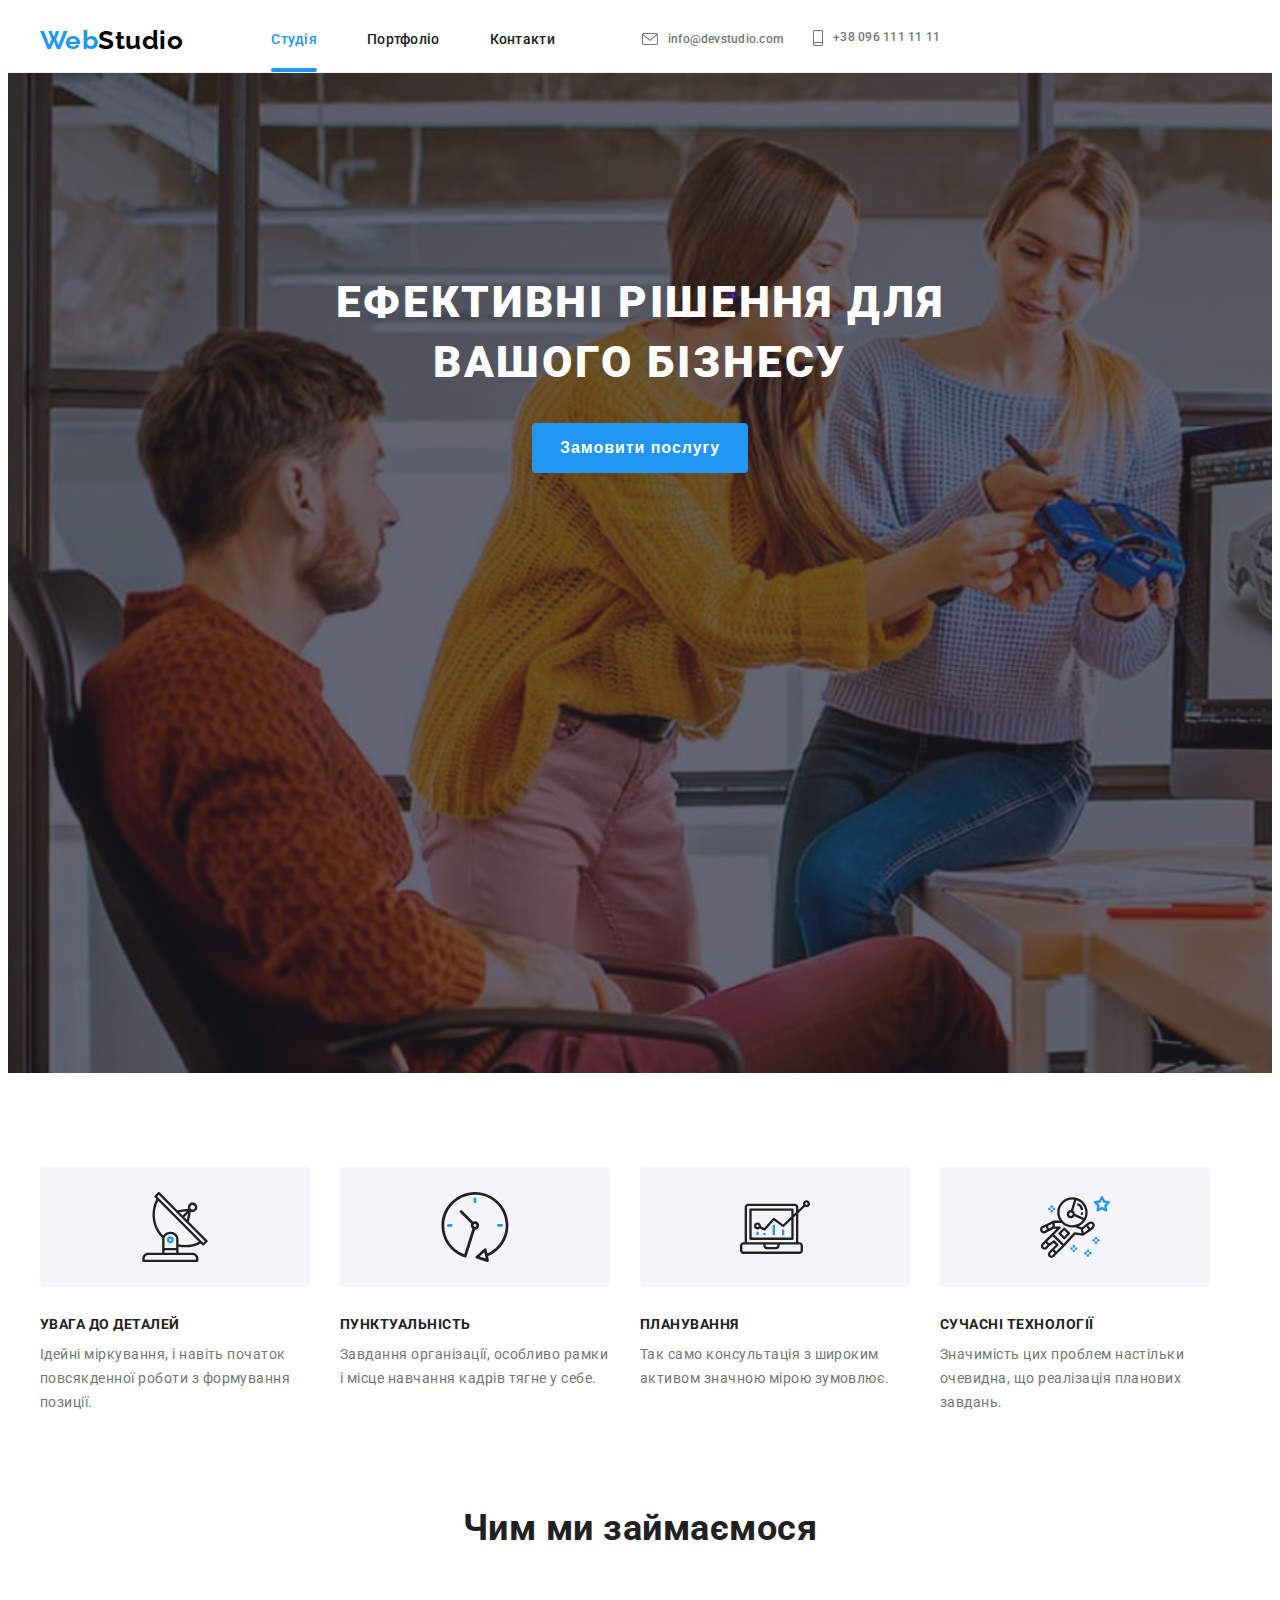
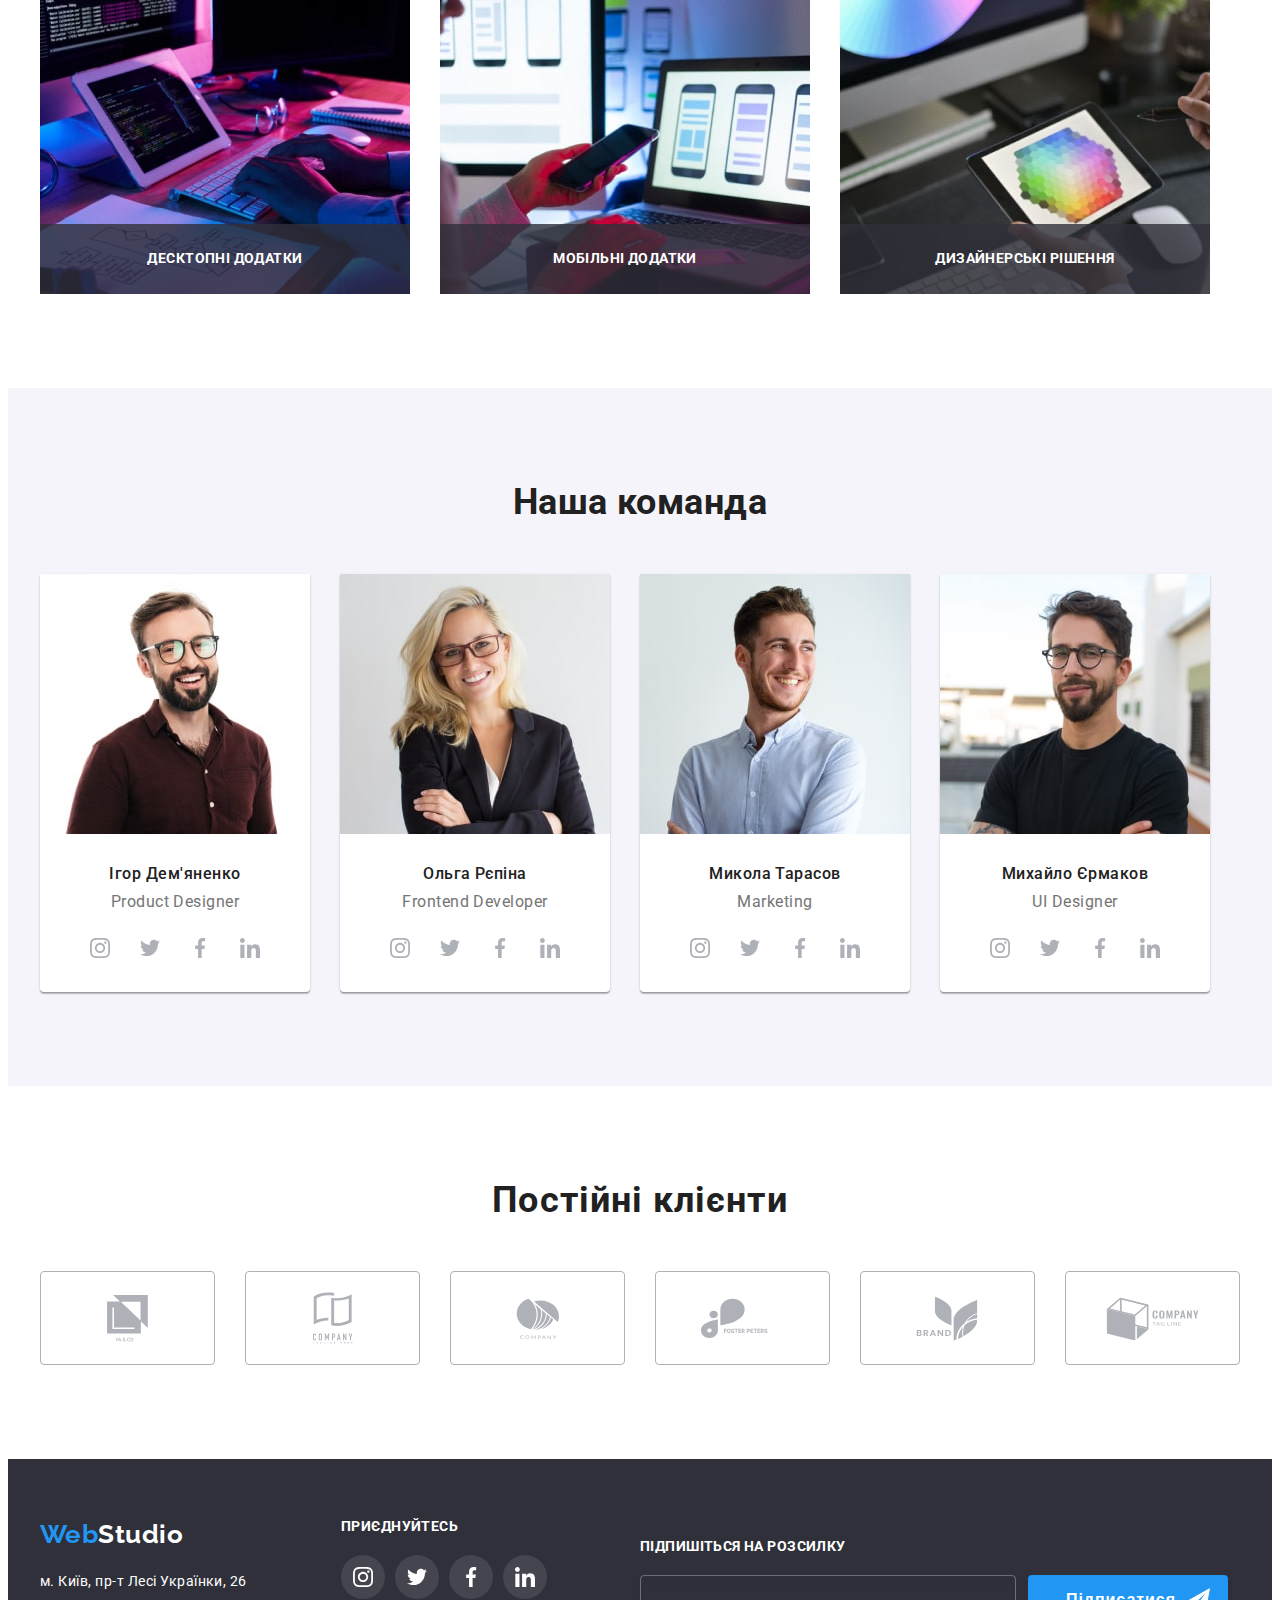
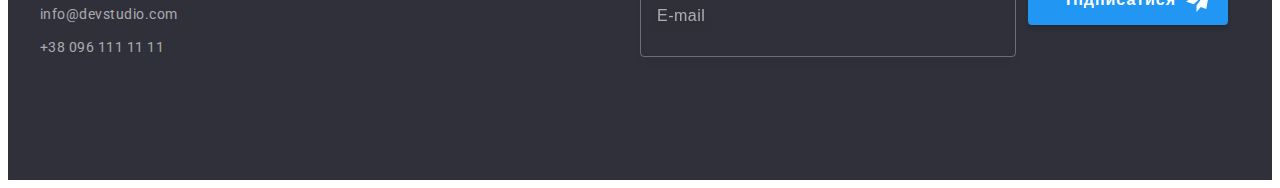
==== commit 5da3a8f3: "work" ====
--- a/index.html
+++ b/index.html
@@ -593,7 +593,7 @@
               <a href="./index.html" class="logo footer-logo"
                 >Web<span class="logos">Studio</span></a
               >
-              <address class="address">
+              <address class="adress">
                 <ul class="adress__list">
                   <li class="adress__item">
                     <a
@@ -650,20 +650,27 @@
               </ul>
             </div>
           </li>
-          <li class="footer__item--form"><p class="footer-form__text">Підпишіться на розсилку</p>
-            
-            <form class="footer-form">
-              <label class="footer-form__label">
-                  <input class="footer-form__input" type="email" name="email" placeholder="E-mail" />
-               </label>
-          
-            </form>
-            <button class="footer-form__button" type="submit">
-              Підписатися
-              <svg class="footer-form__icon" width="24" height="24">
-                <use href="./images/icons.svg#send" />
-              </svg>
-            </button>
+          <li class="footer__item--form">
+            <p class="footer-form__text">Підпишіться на розсилку</p>
+            <div class="footer__meta">
+              <form class="footer-form">
+                <label class="footer-form__label">
+                  <input
+                    class="footer-form__input"
+                    type="email"
+                    name="email"
+                    placeholder="E-mail"
+                  />
+                </label>
+              </form>
+
+              <button class="footer-form__button" type="submit">
+                Підписатися
+                <svg class="footer-form__icon" width="24" height="24">
+                  <use href="./images/icons.svg#send" />
+                </svg>
+              </button>
+            </div>
           </li>
         </ul>
       </div>
--- a/css/main.min.css
+++ b/css/main.min.css
@@ -1 +1 @@
-.navigation__link--current::after{content:"";display:block;width:100%;height:3.75px;background-color:#2196f3;bottom:0;left:0;border-radius:2px}.adress__link:hover,.adress__map:hover,.contacts__link:hover,.navigation__link:hover,.adress__link:focus,.adress__map:focus,.contacts__link:focus,.navigation__link:focus{color:#2196f3}.project-work,.occupation__list{display:flex;flex-wrap:wrap}.header{background-color:#fff;border-bottom:1px solid #ececec;position:relative}.header__container{justify-content:center;align-items:center;display:flex}.logo{font-family:Raleway,cursive;font-weight:700;font-size:26px;line-height:1.19;text-decoration:none;color:#2196f3;padding-top:16px;padding-bottom:16px}@media screen and (min-width: 768px){.logo{padding-top:21px;padding-bottom:21px}}@media screen and (min-width: 1200px){.logo{padding-top:24px;padding-bottom:24px}}.logo__accent{color:#000}.logos{color:#fff}@media screen and (min-width: 768px){.navigation__item:not(:last-child){margin-right:50px}}.navigation__list{display:flex;margin-left:88px;margin-right:96px}.navigation__link{position:relative;padding-top:32px;padding-bottom:32px;display:block;font-weight:500;font-size:14px;line-height:1.14;letter-spacing:.02em;text-decoration:none;color:#212121;transition:color 250ms cubic-bezier(0.4, 0, 0.2, 1)}@media screen and (min-width: 768px){.navigation__link{padding-top:21px;padding-bottom:21px}}@media screen and (min-width: 1200px){.navigation__link{padding-top:24px;padding-bottom:24px}}.navigation__link--current{color:#2196f3;text-decoration:none}.navigation__link--current::after{position:absolute}.contacts{margin-left:auto}.contacts__link{justify-content:center;align-items:center;display:flex;font-weight:500;font-size:12px;line-height:1.16;letter-spacing:.02em;text-decoration:none;color:#757575;transition:color 250ms cubic-bezier(0.4, 0, 0.2, 1)}.contacts__link:hover .contacts__icon{fill:#2196f3}.contacts__link:focus .contacts__icon{fill:#2196f3}@media screen and (min-width: 768px)and (max-width: 1200px){.contacts__item:not(:last-child){margin-bottom:10px}.contacts{display:flex;justify-content:center}}.contacts__icon{margin-right:8px;fill:#757575;transition:fill 250ms cubic-bezier(0.4, 0, 0.2, 1)}@media screen and (min-width: 1200px){.contacts__icon{margin-right:10px}}.header__model{display:none}@media screen and (min-width: 768px){.header__model{display:flex}.header__mobile{display:none}.contacts__item{margin-right:0}}@media screen and (min-width: 1200px){.contacts{margin-left:auto;justify-content:center;align-items:center;display:flex}.contacts__link{justify-content:center;align-items:center;display:inline-flex}.contacts__item:not(:last-child){margin-right:30px}}.navigation-menu__button{display:inline-flex;align-items:center;justify-content:center;align-content:center;margin-left:auto;border:0;background-color:rgba(0,0,0,0);width:40px;height:40px;z-index:2}@media screen and (min-width: 768px){.navigation-menu__button{display:none}}.navigation-menu__button .menu-btn__close{display:none}.navigation-menu__button.is-open .menu-btn__close{display:block}.navigation-menu__button.is-open .menu-btn__menu{display:none}.header__mobile{padding-left:40px;display:none;flex-direction:column;position:absolute;top:0;left:0;background-color:#fff;width:100vw;height:100vh}@media screen and (min-width: 768px){.header__mobile{display:none}}.header__mobile.is-open{display:flex}@media screen and (min-width: 768px){.header__mobile.is-open{display:none}}.social-menu{margin-top:auto;display:flex;align-items:flex-start}@media screen and (min-width: 768px){.social-menu{display:none}}.social-menu__link{text-decoration:none;font-weight:500;font-size:18px;line-height:1.22;letter-spacing:.02em;color:#2196f3}.social-menu__item:not(:last-child){margin-right:20px;border:1px solid rgba(33,33,33,.2);transform:rotate(90deg)}@media screen and (min-width: 768px){.navigation__list--menu{display:none}}.navigation__item--menu{text-align:left;font-weight:500;font-size:40px;line-height:1.175;letter-spacing:.02em}.navigation__item--menu:not(:last-child){margin-bottom:32px}.navigation__link--menu{text-decoration:none;color:#212121}.navigation__link--menu:hover,.navigation__link--menu:focus{color:#2196f3}.menu-btn__menu:hover,.menu-btn__close:hover,.menu-btn__menu:focus,.menu-btn__close:focus{fill:#2196f3}.contacts--menu{margin-top:auto}@media screen and (min-width: 768px){.contacts--menu{display:none}.contacts--menu .contacts__item--menu{font-weight:500;font-size:24px;line-height:1.16;letter-spacing:.02em}.contacts--menu .contacts__item--menu:not(:last-child){margin-bottom:32px}}.contacts__link--menu{text-decoration:none;color:#757575}.hero{max-width:100%;height:400px;margin:0 auto;padding-top:118px;padding-bottom:118px;text-align:center;background-color:#2f303a;background-repeat:no-repeat;background-size:cover;background-image:linear-gradient(rgba(47, 48, 58, 0.4), rgba(47, 48, 58, 0.4)),url("../images/mobile/hero.jpg")}@media screen and (min-width: 480px){.hero{background-image:linear-gradient(rgba(47, 48, 58, 0.4), rgba(47, 48, 58, 0.4)),url("../images/tablet/hero.jpg")}}@media screen and (min-width: 768px){.hero{background-image:linear-gradient(rgba(47, 48, 58, 0.4), rgba(47, 48, 58, 0.4)),url("../images/desktop/hero.jpg")}}@media screen and (min-width: 1200px){.hero{height:600px;padding-top:200px;padding-bottom:200px}}.hero__title{max-width:360px;margin:0 auto;font-weight:900;font-size:26px;line-height:1.6;text-align:center;letter-spacing:.06em;text-transform:uppercase;color:#fff}@media screen and (min-width: 1200px){.hero__title{max-width:696px;margin:0 auto;font-weight:900;font-size:44px;line-height:1.36}}@media screen and (max-width: 480px)and (min-device-pixel-ratio: 2),screen and (max-width: 480px)and (--webkit-min-device-pixel-ratio: 2),screen and (max-width: 480px)and (-webkit-min-device-pixel-ratio: 2),screen and (max-width: 480px)and (min-resolution: 192dpi),screen and (max-width: 480px)and (min-resolution: 2dppx){.heroi__box{background-image:url("../images/mobile/hero@2x.jpg")}}@media screen and (min-width: 481px)and (min-device-pixel-ratio: 2),screen and (min-width: 481px)and (--webkit-min-device-pixel-ratio: 2),screen and (min-width: 481px)and (-webkit-min-device-pixel-ratio: 2),screen and (min-width: 481px)and (min-resolution: 192dpi),screen and (min-width: 481px)and (min-resolution: 2dppx){.heroi__box{background-image:url("../images/tablet/hero@2x.jpg")}}@media screen and (min-width: 768px)and (min-device-pixel-ratio: 2),screen and (min-width: 768px)and (--webkit-min-device-pixel-ratio: 2),screen and (min-width: 768px)and (-webkit-min-device-pixel-ratio: 2),screen and (min-width: 768px)and (min-resolution: 192dpi),screen and (min-width: 768px)and (min-resolution: 2dppx){.heroi__box{background-image:url("../images/desktop/hero@2x.jpg")}}.hero__button{border-radius:4px;padding-top:10px;padding-bottom:10px;margin-top:30px;height:50px;font-weight:700;font-size:16px;line-height:1.87;align-items:center;text-align:center;letter-spacing:.06em;color:#fff;background-color:#2196f3;transition:250ms cubic-bezier(0.4, 0, 0.2, 1)}@media screen and (min-width: 480px){.hero__button{width:200px}}@media screen and (min-width: 1200px){.hero__button{width:216px}}.backdrop{position:fixed;top:50%;left:50%;width:450px;height:609px;background-color:rgba(0,0,0,.2);transition:250ms cubic-bezier(0.4, 0, 0.2, 1);z-index:2;transform:translate(-50%, -50%)}.backdrop__modal{overflow:scroll;min-width:370px;min-height:342px;background-color:#fff;position:absolute;top:50%;left:50%;transform:translate(-50%, -50%)}@media screen and (min-width: 1200px){.backdrop__modal{min-width:528px;min-height:581px}}.backdrop.is-hidden{opacity:0;pointer-events:none;overflow:visible;transition:250ms cubic-bezier(0.4, 0, 0.2, 1)}.backdrop.is-hidden .backdrop__modal{transform:translate(-50%, -50%)}.backdrop__button{width:30px;height:30px;background-color:#fff;border-radius:50%;justify-content:center;align-items:center;display:flex;border:1px solid rgba(0,0,0,.1019607843);padding:0;margin-left:auto;margin-top:8px;margin-right:8px;transition:fill 250ms cubic-bezier(0.4, 0, 0.2, 1);cursor:pointer}.backdrop__button:hover .backdrop__icon{fill:#2196f3}.backdrop__button:focus .backdrop__icon{fill:#2196f3}.backdrop__icon{transition:fill 250ms cubic-bezier(0.4, 0, 0.2, 1);cursor:pointer}.form-modal{padding-bottom:40px;padding-left:40px;padding-right:40px;width:100%;height:100%;margin-left:auto;margin-right:auto}.form-modal__title{max-width:360px;font-weight:700;font-size:20px;line-height:1.5;text-align:center;letter-spacing:.03em;margin:0 auto 12px auto;color:#212121}.form-modal__content{display:flex;flex-direction:column;margin-bottom:10px;position:relative}.form-modal__label{font-weight:400;font-size:12px;line-height:1.16;letter-spacing:.01em;color:#757575;text-align:start;margin-top:0;margin-bottom:4px}.form-modal__input{width:370px;height:40px;padding-left:30px;padding-top:11px;padding-bottom:11px;padding-right:30px}@media screen and (min-width: 1200px){.form-modal__input{width:448px}}.form-modal__input:hover~.form-modal__icon{fill:#2196f3}.form-modal__input:focus~.form-modal__icon{fill:#2196f3}.form-modal__textarea{width:370px;height:120px;padding:12px 16px}@media screen and (min-width: 1200px){.form-modal__textarea{width:448px}}.form-modal__textarea::-moz-placeholder{font-weight:400;font-size:12px;line-height:1.16;letter-spacing:.01em;color:rgba(117,117,117,.5)}.form-modal__textarea:-ms-input-placeholder{font-weight:400;font-size:12px;line-height:1.16;letter-spacing:.01em;color:rgba(117,117,117,.5)}.form-modal__textarea::placeholder{font-weight:400;font-size:12px;line-height:1.16;letter-spacing:.01em;color:rgba(117,117,117,.5)}.form-modal__input,.form-modal__textarea{margin-top:0;margin-bottom:0;outline:0;border:1px solid rgba(33,33,33,.2);border-radius:4px;transition:fill,border 250ms cubic-bezier(0.4, 0, 0.2, 1)}.form-modal__input:hover,.form-modal__textarea:hover,.form-modal__input:focus,.form-modal__textarea:focus{border:1px solid #2196f3;border-radius:4px}.form-modal__icon{position:absolute;top:0;left:12px;transform:translateY(160%);transition:fill 250ms cubic-bezier(0.4, 0, 0.2, 1)}.form-modal__checkbox{margin-top:20px;margin-bottom:30px}.form-modal__checkbox--input{position:absolute;width:1px;height:1px;margin:-1px;bottom:0;padding:0;clip:rect(0 0 0 0);overflow:hidden}.form-modal__checkbox--label{font-weight:400;letter-spacing:.03em;color:#757575;justify-content:center;align-items:center;display:flex}@media screen and (min-width: 480px){.form-modal__checkbox--label{font-size:12px;line-height:1.16}}@media screen and (min-width: 768px){.form-modal__checkbox--label{font-size:12px;line-height:1.16}}@media screen and (min-width: 1200px){.form-modal__checkbox--label{font-size:14px;line-height:1.71}}.form-modal__checkbox--icon::before{content:" ";display:block;align-self:center;width:16px;height:15px;border:2px solid #212121;box-shadow:0px 4px 4px rgba(0,0,0,.25);border-radius:2px;margin-right:7px}.form-modal__checkbox--input:checked+.form-modal__checkbox--label .form-modal__checkbox--icon::before{content:" ";width:16px;height:15px;background-color:#2196f3;background-image:url("../images/check.svg");background-size:contain;background-origin:border-box;border-radius:2px;border:2px solid #2196f3}.form-modal__checkbox--link{-webkit-text-decoration-line:underline;text-decoration-line:underline;color:#2196f3}.form-modal__button{cursor:pointer;width:200px;height:50px;background-color:#2196f3;box-shadow:0px 4px 4px rgba(0,0,0,.15);border-radius:4px;font-weight:700;font-size:16px;line-height:1.8;justify-content:center;align-items:center;display:flex;text-align:center;letter-spacing:.06em;color:#fff;margin-top:0;margin-bottom:0;margin-left:auto;margin-right:auto;padding:10px 52px}.feature{padding-top:60px;padding-bottom:60px}@media screen and (min-width: 1200px){.feature{padding-top:94px;padding-bottom:94px}}.feature__content{background-color:#f5f4fa;border-radius:4px;justify-content:center;align-items:center;display:flex;height:120px}@media screen and (max-width: 767px){.feature__item:not(:last-child){margin-bottom:30px}}@media screen and (min-width: 768px){.feature__item{width:354px;margin-bottom:0}}@media screen and (min-width: 1200px){.feature__item{width:270px;margin-bottom:0}}@media screen and (min-width: 768px){.feature__list{display:flex;flex-wrap:wrap;gap:30px}}.feature__icon{width:70px;height:70px;justify-content:center;align-items:center;display:flex}.feature__title{margin-right:0;margin-left:0;margin-top:30px;margin-bottom:10px;font-weight:700;font-size:14px;line-height:1.14;text-transform:uppercase;color:#212121;text-align:center}@media screen and (min-width: 768px){.feature__title{text-align:left}}.feature__text{margin:0;font-weight:400;font-size:14px;line-height:1.7}@media screen and (min-width: 1200px){.occupation{display:block}}.occupation{padding-bottom:94px}@media screen and (max-width: 1199px){.occupation{display:none}}.occupation__title{margin-top:0;margin-bottom:50px;font-weight:700;font-size:36px;line-height:1.16;text-align:center;color:#212121}.occupation__item{width:370px;height:294px;margin-right:30px;position:relative}.occupation__item:nth-child(3n){margin-right:0}.occupation__content{background:rgba(47,48,58,.8);position:absolute;width:100%;height:70px;margin:0;bottom:0;right:0}.occupation__text{font-weight:700;font-size:14px;line-height:1.14;text-align:center;letter-spacing:.03em;text-transform:uppercase;color:#fff;padding-top:27px;padding-bottom:27px;margin:0}@media screen and (min-width: 1200px){.occupation{display:block}}.section{padding-top:60px;padding-bottom:60px;background-color:#f5f4fa}@media screen and (min-width: 1200px){.section{padding-top:94px;padding-bottom:94px}}.section__title{margin-top:0;margin-bottom:30px;font-weight:700;font-size:36px;line-height:1.16;text-align:center;color:#212121}@media screen and (min-width: 480px){.section__title{font-size:28px;line-height:1.17}}@media screen and (min-width: 1200px){.section__title{font-size:36px;line-height:1.16;margin-bottom:50px}}.team__content{padding-top:30px;padding-bottom:24px}@media screen and (min-width: 768px){.team{display:flex;flex-wrap:wrap;gap:30px}}.team__item{box-shadow:0px 1px 3px rgba(0,0,0,.12),0px 1px 1px rgba(0,0,0,.14),0px 2px 1px rgba(0,0,0,.2);border-radius:0px 0px 4px 4px;border-radius:0px 0px 4px 4px;background-color:#fff}@media screen and (max-width: 767px){.team__item{width:450px}.team__item:not(:last-child){margin-bottom:30px}}@media screen and (min-width: 768px){.team__item{width:354px;margin:0}}@media screen and (min-width: 1200px){.team__item{width:270px;margin:0}}.team__title{margin-top:0;margin-bottom:10px;font-weight:500;font-size:16px;line-height:1.19;text-align:center;color:#212121}.team__text{margin-top:0;margin-bottom:16px;font-weight:400;font-size:16px;line-height:1.18;text-align:center}.social{justify-content:center;align-items:center;display:flex}.social__item:not(:last-child){margin-right:10px}.social__link{border-radius:50%;justify-content:center;align-items:center;display:flex;width:40px;height:40px;background-color:#fff;transition:background-color 250ms cubic-bezier(0.4, 0, 0.2, 1)}.social__link:hover{background-color:#2196f3}.social__link:focus{background-color:#2196f3}.social__icon{width:20px;height:20px;fill:#afb1b8;transition:fill 250ms cubic-bezier(0.4, 0, 0.2, 1)}.social__link:hover .social__icon,.social__link:focus .social__icon{fill:#fff}.client{padding-top:60px;padding-bottom:60px}@media screen and (min-width: 1200px){.client{padding-top:94px;padding-bottom:94px}}.client__title{margin-top:0;margin-bottom:30px;margin-left:0;margin-right:0;text-align:center;letter-spacing:.03em;color:#212121}@media screen and (min-width: 480px){.client__title{font-size:28px;line-height:1.17}}@media screen and (min-width: 1200px){.client__title{font-size:36px;line-height:1.16;margin-bottom:50px}}.client__list{justify-content:center;align-items:center;display:flex;flex-wrap:wrap;margin:-15px}@media screen and (min-width: 1200px){.client__list{flex-wrap:nowrap}}.client__item{width:calc((100% - 60px)/2);margin:15px}@media screen and (min-width: 768px){.client__item{width:calc((100% - 90px)/3);margin:15px}}.client__link{border:1px solid #afb1b8;border-radius:4px;height:92px;justify-content:center;align-items:center;display:flex;transition:border 250ms cubic-bezier(0.4, 0, 0.2, 1)}.client__link:hover{border:1px solid #2196f3}.client__link:focus{border:1px solid #2196f3}.client__icon{justify-content:center;align-items:center;display:flex;fill:#afb1b8;transition:fill 250ms cubic-bezier(0.4, 0, 0.2, 1)}.client__link:hover .client__icon,.client__link:focus .client__icon{fill:#2196f3}.section-project{padding-top:60px;padding-bottom:60px}@media screen and (min-width: 1200px){.section-project{padding-top:94px;padding-bottom:94px}}.filter-project{margin-top:0;margin-bottom:35px;justify-content:center;align-items:center;display:flex;flex-wrap:wrap}@media screen and (min-width: 768px){.filter-project{margin-bottom:30px}}@media screen and (min-width: 1200px){.filter-project{margin-bottom:50px}}.filter-project__button{border-radius:4px;padding:6px 24px;cursor:pointer;font-weight:500;font-size:16px;line-height:1.62;color:#212121;transition:color,background-color 250ms cubic-bezier(0.4, 0, 0.2, 1)}.filter-project__item{border-radius:4px;transition:box-shadow 250ms cubic-bezier(0.4, 0, 0.2, 1)}.filter-project__item:not(:last-child){margin-right:8px}@media screen and (max-width: 767px){.filter-project__item:not(:last-child){margin-bottom:15px}}.filter-project__item:hover,.filter-project__item:focus{box-shadow:0px 3px 1px rgba(0,0,0,.1),0px 1px 2px rgba(0,0,0,.08),0px 2px 2px rgba(0,0,0,.12);border-radius:4px}.filter-project .filter-project__button:hover,.filter-project .filter-project__button:focus{color:#fff;background-color:#2196f3}.project-work{margin:-15px}.project-work__link{text-decoration:none}.project-work__item{background-color:#fff;border:1px solid #eee;transition:box-shadow 250ms cubic-bezier(0.4, 0, 0.2, 1)}@media screen and (max-width: 767px){.project-work__item{width:450px}.project-work__item:not(:last-child){margin-bottom:30px}}@media screen and (min-width: 768px){.project-work__item{width:calc((100% - 60px)/2);margin:15px}}@media screen and (min-width: 1200px){.project-work__item{width:calc((100% - 90px)/3);margin:15px}}.project-work__item:hover{box-shadow:0px 1px 1px rgba(0,0,0,.12),0px 4px 4px rgba(0,0,0,.06),1px 4px 6px rgba(0,0,0,.16)}.project-work__overlay{position:relative;overflow:hidden;transition:250ms cubic-bezier(0.4, 0, 0.2, 1)}.project-work__meta{position:absolute;bottom:0;left:0;margin:0;width:100%;height:100%;background-color:#2196f3;padding:63px 24px;transform:translateY(100%);opacity:0;overflow:hidden;transition:250ms cubic-bezier(0.4, 0, 0.2, 1)}.project-work__link:hover .project-work__meta{opacity:1}.project-work__link:hover .project-work__meta{transform:translateY(0)}.project-work__content{padding:20px 24px}.project-work__text{font-weight:400;font-size:18px;line-height:1.5;letter-spacing:.03em;color:#fff;margin:0}.project-work__title{margin-top:0;margin-bottom:4px;font-weight:700;font-size:18px;line-height:2;letter-spacing:.06em;text-decoration:none;color:#212121}.project-work__product{margin-top:0;margin-bottom:0;font-weight:400;font-size:16px;line-height:1.87;text-decoration:none;color:#757575}.footer{margin-top:0;margin-bottom:0;padding-top:60px;padding-bottom:60px;background-color:#2f303a;text-align:center}@media screen and (min-width: 1200px){.footer-navigation{display:flex}}@media screen and (min-width: 768px)and (max-width: 1199px){.footer__list{display:flex;flex-wrap:wrap;flex-basis:calc((100% - 10px)/2);justify-content:space-around}}@media screen and (min-width: 1200px){.footer__list{display:flex}}.footer__item{margin-bottom:60px}@media screen and (min-width: 480px){.footer__item{display:flex;flex-direction:column;align-items:center;justify-content:space-evenly}}.adress__list{margin-top:20px;flex-direction:column}.adress__item:not(:last-child){margin-bottom:9px}.social-networks{justify-content:center;align-items:center;display:flex;margin-bottom:37px}.social-networks .footer__item--form{width:570px}@media screen and (max-width: 1199px){.footer__item--form{display:flex;flex-direction:column;align-items:center;justify-content:space-evenly}}@media screen and (min-width: 1200px){.footer__item--form{display:flex;flex-wrap:wrap}}@media screen and (min-width: 480px){.footer-form_nav{display:block}}.social-networks__item:not(:last-child){margin-right:10px}.footer-form{justify-content:center;align-items:center;display:flex}.footer-form__text{text-align:left}.footer-form__button{margin-left:12px;justify-content:center;align-items:center;display:flex;text-align:center}.adress__list{margin-top:20px}.adress__item:not(:last-child){margin-bottom:9px}.adress__map{font-weight:400;font-size:14px;line-height:1.71;text-decoration:none;font-style:normal;color:#fff;transition:color 250ms cubic-bezier(0.4, 0, 0.2, 1)}.adress__link{font-weight:400;font-size:14px;line-height:1.71;text-decoration:none;font-style:normal;color:rgba(255,255,255,.6);transition:color 250ms cubic-bezier(0.4, 0, 0.2, 1)}.social-networks{margin-bottom:37px}.social-networks__text{font-weight:700;font-size:14px;line-height:1.14;letter-spacing:.03em;text-transform:uppercase;color:#fff;margin-top:0;margin-bottom:20px}@media screen and (max-width: 1199px){.social-networks__text{align-items:center}}.social-networks__item:not(:last-child){margin-right:10px}.social-networks__link{border-radius:50%;justify-content:center;align-items:center;display:flex;width:44px;height:44px;background-color:rgba(255,255,255,.1);transition:250ms cubic-bezier(0.4, 0, 0.2, 1)}.social-networks__link:hover{background-color:#2196f3}.social-networks__link:focus{background-color:#2196f3}.social-networks__icon{fill:#fff}.footer-form__text{font-weight:700;font-size:14px;line-height:1.14;letter-spacing:.03em;text-transform:uppercase;color:#fff;margin-bottom:20px;margin-top:0;display:block}@media screen and (min-width: 1200px){.footer-form__text{flex-basis:100%}}.footer-form__input{width:358px;height:50px;border:1px solid rgba(255,255,255,.3);filter:drop-shadow(0px 4px 4px rgba(0, 0, 0, 0.15));border-radius:4px;background-color:rgba(0,0,0,0);padding:0;outline:0;padding-left:16px;padding-top:15px;padding-bottom:15px;color:#fff;margin-bottom:20px}.footer-form__input::-moz-placeholder{font-weight:400;font-size:16px;line-height:1.25;justify-content:center;align-items:center;display:flex;letter-spacing:.03em;color:rgba(255,255,255,.6)}.footer-form__input:-ms-input-placeholder{font-weight:400;font-size:16px;line-height:1.25;justify-content:center;align-items:center;display:flex;letter-spacing:.03em;color:rgba(255,255,255,.6)}.footer-form__input::placeholder{font-weight:400;font-size:16px;line-height:1.25;justify-content:center;align-items:center;display:flex;letter-spacing:.03em;color:rgba(255,255,255,.6)}.footer-form__icon{margin-left:10px;margin-right:8px;text-align:center}.footer-form__button{width:200px;height:50px;background-color:#2196f3;box-shadow:0px 4px 4px rgba(0,0,0,.15);border-radius:4px;font-weight:700;font-size:16px;line-height:1.87;justify-content:center;align-items:center;display:inline-flex;text-align:center;letter-spacing:.06em;color:#fff;padding-top:10px;padding-bottom:10px;padding-left:28px;padding-right:0}body{color:#757575;font-family:Roboto,sans-serif;letter-spacing:.03em}ul{list-style:none;margin:0;padding:0}button{border:none}textarea{resize:none}.container{margin:0 auto;padding:0 15px}@media screen and (min-width: 768px){.container{width:768px}}@media screen and (min-width: 1200px){.container{width:1200px}}.visually-hidden{position:absolute;width:1px;height:1px;margin:-1px;border:0;padding:0;white-space:nowrap;-webkit-clip-path:inset(100%);clip-path:inset(100%);clip:rect(0 0 0 0);overflow:hidden}img{max-width:100%;height:auto;display:block}/*# sourceMappingURL=main.min.css.map */+.navigation__link--current::after{content:"";display:block;width:100%;height:3.75px;background-color:#2196f3;bottom:0;left:0;border-radius:2px}.adress__link:hover,.adress__map:hover,.contacts__link--menu:hover,.contacts__link:hover,.navigation__link:hover,.adress__link:focus,.adress__map:focus,.contacts__link--menu:focus,.contacts__link:focus,.navigation__link:focus{color:#2196f3}.project-work,.occupation__list{display:flex;flex-wrap:wrap}.header{background-color:#fff;border-bottom:1px solid #ececec;position:relative}.header__container{display:flex}.logo{font-family:Raleway,cursive;font-weight:700;font-size:26px;line-height:1.19;text-decoration:none;color:#2196f3;justify-content:center;align-items:center;display:flex}.logo__accent{color:#000}.logos{color:#fff}@media screen and (min-width: 768px){.navigation__item:not(:last-child){margin-right:50px}}.navigation__list{display:flex;margin-left:88px;margin-right:87px}.navigation__link{position:relative;padding-top:32px;padding-bottom:32px;display:block;font-weight:500;font-size:14px;line-height:1.14;letter-spacing:.02em;text-decoration:none;color:#212121;transition:color 250ms cubic-bezier(0.4, 0, 0.2, 1)}@media screen and (min-width: 768px){.navigation__link{padding-top:21px;padding-bottom:21px}}@media screen and (min-width: 1200px){.navigation__link{padding-top:24px;padding-bottom:24px}}.navigation__link--current{color:#2196f3;text-decoration:none}.navigation__link--current::after{position:absolute}.contacts{margin-left:auto}.contacts__link{justify-content:center;align-items:center;display:flex;font-weight:500;font-size:12px;line-height:1.16;letter-spacing:.02em;text-decoration:none;color:#757575;transition:color 250ms cubic-bezier(0.4, 0, 0.2, 1)}.contacts__link:hover .contacts__icon{fill:#2196f3}.contacts__link:focus .contacts__icon{fill:#2196f3}@media screen and (max-width: 1199px){.contacts__item:not(:last-child){margin-bottom:10px}}@media screen and (min-width: 768px)and (max-width: 1200px){.contacts{display:flex;flex-direction:column;justify-content:center;align-items:baseline}}.contacts__icon{margin-right:8px;fill:#757575;transition:fill 250ms cubic-bezier(0.4, 0, 0.2, 1)}@media screen and (min-width: 1200px){.contacts__icon{margin-right:10px}}.header__model{display:none}@media screen and (min-width: 768px){.header__model{display:flex}.header__mobile{display:none}.contacts__item{margin-right:0}}@media screen and (min-width: 1200px){.contacts{margin-left:auto;justify-content:center;align-items:center;display:flex;flex-direction:row;margin-bottom:0}.contacts__link{justify-content:center;align-items:center;display:inline-flex}.contacts__item:not(:last-child){margin-right:30px}}.navigation-menu__button{display:inline-flex;align-items:center;justify-content:center;align-content:center;margin-left:auto;margin-bottom:auto;margin-top:auto;border:0;background-color:rgba(0,0,0,0);width:40px;height:40px;z-index:2}@media screen and (min-width: 768px){.navigation-menu__button{display:none}}.navigation-menu__button .menu-btn__close{display:none}.navigation-menu__button.is-open .menu-btn__close{display:block}.navigation-menu__button.is-open .menu-btn__menu{display:none}.header__mobile{padding:40px;display:none;flex-direction:column;position:absolute;top:0;left:0;background-color:#fff;width:100vw;height:100vh}@media screen and (min-width: 768px){.header__mobile{display:none}}.header__mobile.is-open{display:flex}@media screen and (min-width: 768px){.header__mobile.is-open{display:none}}.social-menu{margin-top:auto;display:flex;align-items:flex-start}@media screen and (min-width: 768px){.social-menu{display:none}}.social-menu__link{text-decoration:none;font-weight:500;font-size:18px;line-height:1.22;letter-spacing:.02em;color:#2196f3}.social-menu__item:not(:last-child){margin-right:10px;flex-wrap:wrap}.social-menu__item:not(:last-child)::after{content:"";margin-left:10px;border-right:1px solid rgba(33,33,33,.2)}@media screen and (min-width: 768px){.navigation__list--menu{display:none}}.navigation__item--menu{text-align:left;font-weight:500;font-size:40px;line-height:1.175;letter-spacing:.02em}.navigation__item--menu:not(:last-child){margin-bottom:32px}.navigation__link--menu{text-decoration:none;color:#212121}.navigation__link--menu:hover,.navigation__link--menu:focus{color:#2196f3}.menu-btn__menu:hover,.menu-btn__close:hover,.menu-btn__menu:focus,.menu-btn__close:focus{fill:#2196f3}.contacts--menu{margin-top:auto}@media screen and (min-width: 768px){.contacts--menu{display:none}.contacts--menu .contacts__item--menu{font-weight:500;font-size:24px;line-height:1.16;letter-spacing:.02em}.contacts--menu .contacts__item--menu:not(:last-child){margin-bottom:32px}}.contacts__link--menu{text-decoration:none;color:#757575;font-weight:500;font-size:24px;line-height:28px;letter-spacing:.02em}.contacts__item--menu:not(:last-child){margin-bottom:32px}.hero{max-width:100%;height:400px;margin:0 auto;padding-top:118px;padding-bottom:118px;text-align:center;background-color:#2f303a;background-repeat:no-repeat;background-size:cover;background-image:linear-gradient(rgba(47, 48, 58, 0.4), rgba(47, 48, 58, 0.4)),url("../images/mobile/hero.jpg")}@media screen and (min-width: 480px){.hero{background-image:linear-gradient(rgba(47, 48, 58, 0.4), rgba(47, 48, 58, 0.4)),url("../images/tablet/hero.jpg")}}@media screen and (min-width: 768px){.hero{background-image:linear-gradient(rgba(47, 48, 58, 0.4), rgba(47, 48, 58, 0.4)),url("../images/desktop/hero.jpg")}}@media screen and (min-width: 1200px){.hero{height:600px;padding-top:200px;padding-bottom:200px}}.hero__title{max-width:360px;margin:0 auto;font-weight:900;font-size:26px;line-height:1.6;text-align:center;letter-spacing:.06em;text-transform:uppercase;color:#fff}@media screen and (min-width: 1200px){.hero__title{max-width:696px;margin:0 auto;font-weight:900;font-size:44px;line-height:1.36}}@media screen and (max-width: 480px)and (min-device-pixel-ratio: 2),screen and (max-width: 480px)and (--webkit-min-device-pixel-ratio: 2),screen and (max-width: 480px)and (-webkit-min-device-pixel-ratio: 2),screen and (max-width: 480px)and (min-resolution: 192dpi),screen and (max-width: 480px)and (min-resolution: 2dppx){.heroi__box{background-image:url("../images/mobile/hero@2x.jpg")}}@media screen and (min-width: 481px)and (min-device-pixel-ratio: 2),screen and (min-width: 481px)and (--webkit-min-device-pixel-ratio: 2),screen and (min-width: 481px)and (-webkit-min-device-pixel-ratio: 2),screen and (min-width: 481px)and (min-resolution: 192dpi),screen and (min-width: 481px)and (min-resolution: 2dppx){.heroi__box{background-image:url("../images/tablet/hero@2x.jpg")}}@media screen and (min-width: 768px)and (min-device-pixel-ratio: 2),screen and (min-width: 768px)and (--webkit-min-device-pixel-ratio: 2),screen and (min-width: 768px)and (-webkit-min-device-pixel-ratio: 2),screen and (min-width: 768px)and (min-resolution: 192dpi),screen and (min-width: 768px)and (min-resolution: 2dppx){.heroi__box{background-image:url("../images/desktop/hero@2x.jpg")}}.hero__button{border-radius:4px;padding-top:10px;padding-bottom:10px;margin-top:30px;height:50px;font-weight:700;font-size:16px;line-height:1.87;align-items:center;text-align:center;letter-spacing:.06em;color:#fff;background-color:#2196f3;transition:250ms cubic-bezier(0.4, 0, 0.2, 1)}@media screen and (min-width: 480px){.hero__button{width:200px}}@media screen and (min-width: 1200px){.hero__button{width:216px}}.backdrop{position:fixed;top:50%;left:50%;width:450px;height:609px;background-color:rgba(0,0,0,.2);transition:250ms cubic-bezier(0.4, 0, 0.2, 1);z-index:2;transform:translate(-50%, -50%)}.backdrop__modal{overflow:scroll;min-width:370px;min-height:342px;background-color:#fff;position:absolute;top:50%;left:50%;transform:translate(-50%, -50%)}@media screen and (min-width: 1200px){.backdrop__modal{min-width:528px;min-height:581px}}.backdrop.is-hidden{opacity:0;pointer-events:none;overflow:visible;transition:250ms cubic-bezier(0.4, 0, 0.2, 1)}.backdrop.is-hidden .backdrop__modal{transform:translate(-50%, -50%)}.backdrop__button{width:30px;height:30px;background-color:#fff;border-radius:50%;justify-content:center;align-items:center;display:flex;border:1px solid rgba(0,0,0,.1019607843);padding:0;margin-left:auto;margin-top:8px;margin-right:8px;transition:fill 250ms cubic-bezier(0.4, 0, 0.2, 1);cursor:pointer}.backdrop__button:hover .backdrop__icon{fill:#2196f3}.backdrop__button:focus .backdrop__icon{fill:#2196f3}.backdrop__icon{transition:fill 250ms cubic-bezier(0.4, 0, 0.2, 1);cursor:pointer}.form-modal{padding-bottom:40px;padding-left:40px;padding-right:40px;width:100%;height:100%;margin-left:auto;margin-right:auto}.form-modal__title{max-width:360px;font-weight:700;font-size:20px;line-height:1.5;text-align:center;letter-spacing:.03em;margin:0 auto 12px auto;color:#212121}.form-modal__content{display:flex;flex-direction:column;margin-bottom:10px;position:relative}.form-modal__label{font-weight:400;font-size:12px;line-height:1.16;letter-spacing:.01em;color:#757575;text-align:start;margin-top:0;margin-bottom:4px}.form-modal__input{width:370px;height:40px;padding-left:30px;padding-top:11px;padding-bottom:11px;padding-right:30px}@media screen and (min-width: 1200px){.form-modal__input{width:448px}}.form-modal__input:hover~.form-modal__icon{fill:#2196f3}.form-modal__input:focus~.form-modal__icon{fill:#2196f3}.form-modal__textarea{width:370px;height:120px;padding:12px 16px}@media screen and (min-width: 1200px){.form-modal__textarea{width:448px}}.form-modal__textarea::-moz-placeholder{font-weight:400;font-size:12px;line-height:1.16;letter-spacing:.01em;color:rgba(117,117,117,.5)}.form-modal__textarea:-ms-input-placeholder{font-weight:400;font-size:12px;line-height:1.16;letter-spacing:.01em;color:rgba(117,117,117,.5)}.form-modal__textarea::placeholder{font-weight:400;font-size:12px;line-height:1.16;letter-spacing:.01em;color:rgba(117,117,117,.5)}.form-modal__input,.form-modal__textarea{margin-top:0;margin-bottom:0;outline:0;border:1px solid rgba(33,33,33,.2);border-radius:4px;transition:fill,border 250ms cubic-bezier(0.4, 0, 0.2, 1)}.form-modal__input:hover,.form-modal__textarea:hover,.form-modal__input:focus,.form-modal__textarea:focus{border:1px solid #2196f3;border-radius:4px}.form-modal__icon{position:absolute;top:0;left:12px;transform:translateY(160%);transition:fill 250ms cubic-bezier(0.4, 0, 0.2, 1)}.form-modal__checkbox{margin-top:20px;margin-bottom:30px}.form-modal__checkbox--input{position:absolute;width:1px;height:1px;margin:-1px;bottom:0;padding:0;clip:rect(0 0 0 0);overflow:hidden}.form-modal__checkbox--label{font-weight:400;letter-spacing:.03em;color:#757575;justify-content:center;align-items:center;display:flex}@media screen and (min-width: 480px){.form-modal__checkbox--label{font-size:12px;line-height:1.16}}@media screen and (min-width: 768px){.form-modal__checkbox--label{font-size:12px;line-height:1.16}}@media screen and (min-width: 1200px){.form-modal__checkbox--label{font-size:14px;line-height:1.71}}.form-modal__checkbox--icon::before{content:" ";display:block;align-self:center;width:16px;height:15px;border:2px solid #212121;box-shadow:0px 4px 4px rgba(0,0,0,.25);border-radius:2px;margin-right:7px}.form-modal__checkbox--input:checked+.form-modal__checkbox--label .form-modal__checkbox--icon::before{content:" ";width:16px;height:15px;background-color:#2196f3;background-image:url("../images/check.svg");background-size:contain;background-origin:border-box;border-radius:2px;border:2px solid #2196f3}.form-modal__checkbox--link{-webkit-text-decoration-line:underline;text-decoration-line:underline;color:#2196f3}.form-modal__button{cursor:pointer;width:200px;height:50px;background-color:#2196f3;box-shadow:0px 4px 4px rgba(0,0,0,.15);border-radius:4px;font-weight:700;font-size:16px;line-height:1.8;justify-content:center;align-items:center;display:flex;text-align:center;letter-spacing:.06em;color:#fff;margin-top:0;margin-bottom:0;margin-left:auto;margin-right:auto;padding:10px 52px}.feature{padding-top:60px;padding-bottom:60px}@media screen and (min-width: 1200px){.feature{padding-top:94px;padding-bottom:94px}}.feature__content{background-color:#f5f4fa;border-radius:4px;justify-content:center;align-items:center;display:flex;height:120px}@media screen and (max-width: 767px){.feature__item:not(:last-child){margin-bottom:30px}}@media screen and (min-width: 768px){.feature__item{width:354px;margin-bottom:0}}@media screen and (min-width: 1200px){.feature__item{width:270px;margin-bottom:0}}@media screen and (min-width: 768px){.feature__list{display:flex;flex-wrap:wrap;gap:30px}}.feature__icon{width:70px;height:70px;justify-content:center;align-items:center;display:flex}.feature__title{margin-right:0;margin-left:0;margin-top:30px;margin-bottom:10px;font-weight:700;font-size:14px;line-height:1.14;text-transform:uppercase;color:#212121;text-align:center}@media screen and (min-width: 768px){.feature__title{text-align:left}}.feature__text{margin:0;font-weight:400;font-size:14px;line-height:1.7}@media screen and (min-width: 1200px){.occupation{display:block}}.occupation{padding-bottom:94px}@media screen and (max-width: 1199px){.occupation{display:none}}.occupation__title{margin-top:0;margin-bottom:50px;font-weight:700;font-size:36px;line-height:1.16;text-align:center;color:#212121}.occupation__item{width:370px;height:294px;margin-right:30px;position:relative}.occupation__item:nth-child(3n){margin-right:0}.occupation__content{background:rgba(47,48,58,.8);position:absolute;width:100%;height:70px;margin:0;bottom:0;right:0}.occupation__text{font-weight:700;font-size:14px;line-height:1.14;text-align:center;letter-spacing:.03em;text-transform:uppercase;color:#fff;padding-top:27px;padding-bottom:27px;margin:0}@media screen and (min-width: 1200px){.occupation{display:block}}.section{padding-top:60px;padding-bottom:60px;background-color:#f5f4fa}@media screen and (min-width: 1200px){.section{padding-top:94px;padding-bottom:94px}}.section__title{margin-top:0;margin-bottom:30px;font-weight:700;font-size:36px;line-height:1.16;text-align:center;color:#212121}@media screen and (min-width: 480px){.section__title{font-size:28px;line-height:1.17}}@media screen and (min-width: 1200px){.section__title{font-size:36px;line-height:1.16;margin-bottom:50px}}.team__content{padding-top:30px;padding-bottom:24px}@media screen and (min-width: 768px){.team{display:flex;flex-wrap:wrap;gap:30px}}.team__item{box-shadow:0px 1px 3px rgba(0,0,0,.12),0px 1px 1px rgba(0,0,0,.14),0px 2px 1px rgba(0,0,0,.2);border-radius:0px 0px 4px 4px;border-radius:0px 0px 4px 4px;background-color:#fff}@media screen and (max-width: 767px){.team__item{width:450px}.team__item:not(:last-child){margin-bottom:30px}}@media screen and (min-width: 768px){.team__item{width:354px;margin:0}}@media screen and (min-width: 1200px){.team__item{width:270px;margin:0}}.team__title{margin-top:0;margin-bottom:10px;font-weight:500;font-size:16px;line-height:1.19;text-align:center;color:#212121}.team__text{margin-top:0;margin-bottom:16px;font-weight:400;font-size:16px;line-height:1.18;text-align:center}.social{justify-content:center;align-items:center;display:flex}.social__item:not(:last-child){margin-right:10px}.social__link{border-radius:50%;justify-content:center;align-items:center;display:flex;width:40px;height:40px;background-color:#fff;transition:background-color 250ms cubic-bezier(0.4, 0, 0.2, 1)}.social__link:hover{background-color:#2196f3}.social__link:focus{background-color:#2196f3}.social__icon{width:20px;height:20px;fill:#afb1b8;transition:fill 250ms cubic-bezier(0.4, 0, 0.2, 1)}.social__link:hover .social__icon,.social__link:focus .social__icon{fill:#fff}.client{padding-top:60px;padding-bottom:60px}@media screen and (min-width: 1200px){.client{padding-top:94px;padding-bottom:94px}}.client__title{margin-top:0;margin-bottom:30px;margin-left:0;margin-right:0;text-align:center;letter-spacing:.03em;color:#212121}@media screen and (min-width: 480px){.client__title{font-size:28px;line-height:1.17}}@media screen and (min-width: 1200px){.client__title{font-size:36px;line-height:1.16;margin-bottom:50px}}.client__list{justify-content:center;align-items:center;display:flex;flex-wrap:wrap;margin:-15px}@media screen and (min-width: 1200px){.client__list{flex-wrap:nowrap}}.client__item{width:calc((100% - 60px)/2);margin:15px}@media screen and (min-width: 768px){.client__item{width:calc((100% - 90px)/3);margin:15px}}.client__link{border:1px solid #afb1b8;border-radius:4px;height:92px;justify-content:center;align-items:center;display:flex;transition:border 250ms cubic-bezier(0.4, 0, 0.2, 1)}.client__link:hover{border:1px solid #2196f3}.client__link:focus{border:1px solid #2196f3}.client__icon{justify-content:center;align-items:center;display:flex;fill:#afb1b8;transition:fill 250ms cubic-bezier(0.4, 0, 0.2, 1)}.client__link:hover .client__icon,.client__link:focus .client__icon{fill:#2196f3}.section-project{padding-top:60px;padding-bottom:60px}@media screen and (min-width: 1200px){.section-project{padding-top:94px;padding-bottom:94px}}.filter-project{margin-top:0;margin-bottom:35px;flex-wrap:wrap}@media screen and (max-width: 768px){.filter-project{display:flex}}@media screen and (min-width: 768px){.filter-project{margin-bottom:30px;justify-content:center;align-items:center;display:flex}}@media screen and (min-width: 1200px){.filter-project{margin-bottom:50px}}.filter-project__button{border-radius:4px;padding:6px 24px;cursor:pointer;font-weight:500;font-size:16px;line-height:1.62;color:#212121;transition:color,background-color 250ms cubic-bezier(0.4, 0, 0.2, 1)}.filter-project__item{align-items:flex-start;text-align:left;border-radius:4px;transition:box-shadow 250ms cubic-bezier(0.4, 0, 0.2, 1)}.filter-project__item:not(:last-child){margin-right:8px}.filter-project__item:nth-child(3n){margin-right:16px}@media screen and (max-width: 767px){.filter-project__item:not(:last-child){margin-bottom:15px}}.filter-project__item:hover,.filter-project__item:focus{box-shadow:0px 3px 1px rgba(0,0,0,.1),0px 1px 2px rgba(0,0,0,.08),0px 2px 2px rgba(0,0,0,.12);border-radius:4px}.filter-project .filter-project__button:hover,.filter-project .filter-project__button:focus{color:#fff;background-color:#2196f3}.project-work{margin:-15px}.project-work__link{text-decoration:none}.project-work__item{background-color:#fff;border:1px solid #eee;transition:box-shadow 250ms cubic-bezier(0.4, 0, 0.2, 1)}@media screen and (max-width: 767px){.project-work__item{width:450px}.project-work__item:not(:last-child){margin-bottom:30px}}@media screen and (min-width: 768px){.project-work__item{width:calc((100% - 60px)/2);margin:15px}}@media screen and (min-width: 1200px){.project-work__item{width:calc((100% - 90px)/3);margin:15px}}.project-work__item:hover{box-shadow:0px 1px 1px rgba(0,0,0,.12),0px 4px 4px rgba(0,0,0,.06),1px 4px 6px rgba(0,0,0,.16)}.project-work__overlay{position:relative;overflow:hidden;transition:250ms cubic-bezier(0.4, 0, 0.2, 1)}.project-work__meta{position:absolute;bottom:0;left:0;margin:0;width:100%;height:100%;background-color:#2196f3;padding:63px 24px;transform:translateY(100%);opacity:0;overflow:hidden;transition:250ms cubic-bezier(0.4, 0, 0.2, 1)}.project-work__link:hover .project-work__meta{opacity:1}.project-work__link:hover .project-work__meta{transform:translateY(0)}.project-work__content{padding:20px 24px}.project-work__text{font-weight:400;font-size:18px;line-height:1.5;letter-spacing:.03em;color:#fff;margin:0}.project-work__title{margin-top:0;margin-bottom:4px;font-weight:700;font-size:18px;line-height:2;letter-spacing:.06em;text-decoration:none;color:#212121}.project-work__product{margin-top:0;margin-bottom:0;font-weight:400;font-size:16px;line-height:1.87;text-decoration:none;color:#757575}.footer{margin-top:0;margin-bottom:0;padding-top:60px;padding-bottom:60px;background-color:#2f303a;text-align:center}@media screen and (min-width: 1200px){.footer__navigation{margin-right:70px;display:flex;flex-direction:column;align-items:flex-start;text-align:start}}@media screen and (min-width: 768px)and (max-width: 1199px){.footer__list{display:flex;flex-wrap:wrap;flex-basis:calc((100% - 10px)/2);justify-content:space-around}}@media screen and (min-width: 1200px){.footer__list{display:flex}}.footer__item{margin-bottom:60px}@media screen and (max-width: 768px){.footer__item{display:flex;flex-direction:column;align-items:center;justify-content:space-evenly}}.adress__list{margin-top:20px}.adress__item:not(:last-child){margin-bottom:9px}.adress__map{font-weight:400;font-size:14px;line-height:1.71;text-decoration:none;font-style:normal;color:#fff;transition:color 250ms cubic-bezier(0.4, 0, 0.2, 1)}.adress__link{font-weight:400;font-size:14px;line-height:1.71;text-decoration:none;font-style:normal;color:rgba(255,255,255,.6);transition:color 250ms cubic-bezier(0.4, 0, 0.2, 1)}.social-networks{justify-content:center;align-items:center;display:flex;margin-bottom:37px}.social-networks .footer__item--form{width:570px}@media screen and (max-width: 1199px){.footer__item--form{display:flex;flex-direction:column;align-items:center;justify-content:space-evenly}}@media screen and (min-width: 1200px){.footer__item--form{display:flex;flex-wrap:wrap;height:100px;margin-top:20px;margin-left:93px}}.social-networks__item:not(:last-child){margin-right:10px}.footer-form{justify-content:center;align-items:center;display:flex}.footer-form__text{text-align:left}.footer-form__button{margin-left:12px;justify-content:center;align-items:center;display:flex;text-align:center}.social-networks{margin-bottom:37px}.social-networks__text{font-weight:700;font-size:14px;line-height:1.14;letter-spacing:.03em;text-transform:uppercase;color:#fff;margin-top:0;margin-bottom:20px;text-align:center}@media screen and (min-width: 1200px){.social-networks__text{text-align:start}}.social-networks__item:not(:last-child){margin-right:10px}.social-networks__link{border-radius:50%;justify-content:center;align-items:center;display:flex;width:44px;height:44px;background-color:rgba(255,255,255,.1);transition:250ms cubic-bezier(0.4, 0, 0.2, 1)}.social-networks__link:hover{background-color:#2196f3}.social-networks__link:focus{background-color:#2196f3}.social-networks__icon{fill:#fff}.footer-form__text{font-weight:700;font-size:14px;line-height:1.14;letter-spacing:.03em;text-transform:uppercase;color:#fff;margin-bottom:20px;margin-top:0;display:block}@media screen and (min-width: 1200px){.footer-form__text{flex-basis:100%}}.footer-form__input{width:358px;height:50px;border:1px solid rgba(255,255,255,.3);filter:drop-shadow(0px 4px 4px rgba(0, 0, 0, 0.15));border-radius:4px;background-color:rgba(0,0,0,0);padding:0;outline:0;padding-left:16px;padding-top:15px;padding-bottom:15px;color:#fff;margin-bottom:20px}.footer-form__input::-moz-placeholder{font-weight:400;font-size:16px;line-height:1.25;justify-content:center;align-items:center;display:flex;letter-spacing:.03em;color:rgba(255,255,255,.6)}.footer-form__input:-ms-input-placeholder{font-weight:400;font-size:16px;line-height:1.25;justify-content:center;align-items:center;display:flex;letter-spacing:.03em;color:rgba(255,255,255,.6)}.footer-form__input::placeholder{font-weight:400;font-size:16px;line-height:1.25;justify-content:center;align-items:center;display:flex;letter-spacing:.03em;color:rgba(255,255,255,.6)}.footer-form__icon{margin-left:10px;margin-right:8px;text-align:center}@media screen and (min-width: 1200px){.footer__meta{display:flex;margin-bottom:34px}}.footer-form__button{width:200px;height:50px;background-color:#2196f3;box-shadow:0px 4px 4px rgba(0,0,0,.15);border-radius:4px;font-weight:700;font-size:16px;line-height:1.87;justify-content:center;align-items:center;display:inline-flex;text-align:center;letter-spacing:.06em;color:#fff;padding-top:10px;padding-bottom:10px;padding-left:28px;padding-right:0}.adress{width:231px}body{color:#757575;font-family:Roboto,sans-serif;letter-spacing:.03em}ul{list-style:none;margin:0;padding:0}button{border:none}textarea{resize:none}.container{margin:0 auto;padding:0 15px}@media screen and (min-width: 768px){.container{width:768px}}@media screen and (min-width: 1200px){.container{width:1200px}}.visually-hidden{position:absolute;width:1px;height:1px;margin:-1px;border:0;padding:0;white-space:nowrap;-webkit-clip-path:inset(100%);clip-path:inset(100%);clip:rect(0 0 0 0);overflow:hidden}img{max-width:100%;height:auto;display:block}/*# sourceMappingURL=main.min.css.map */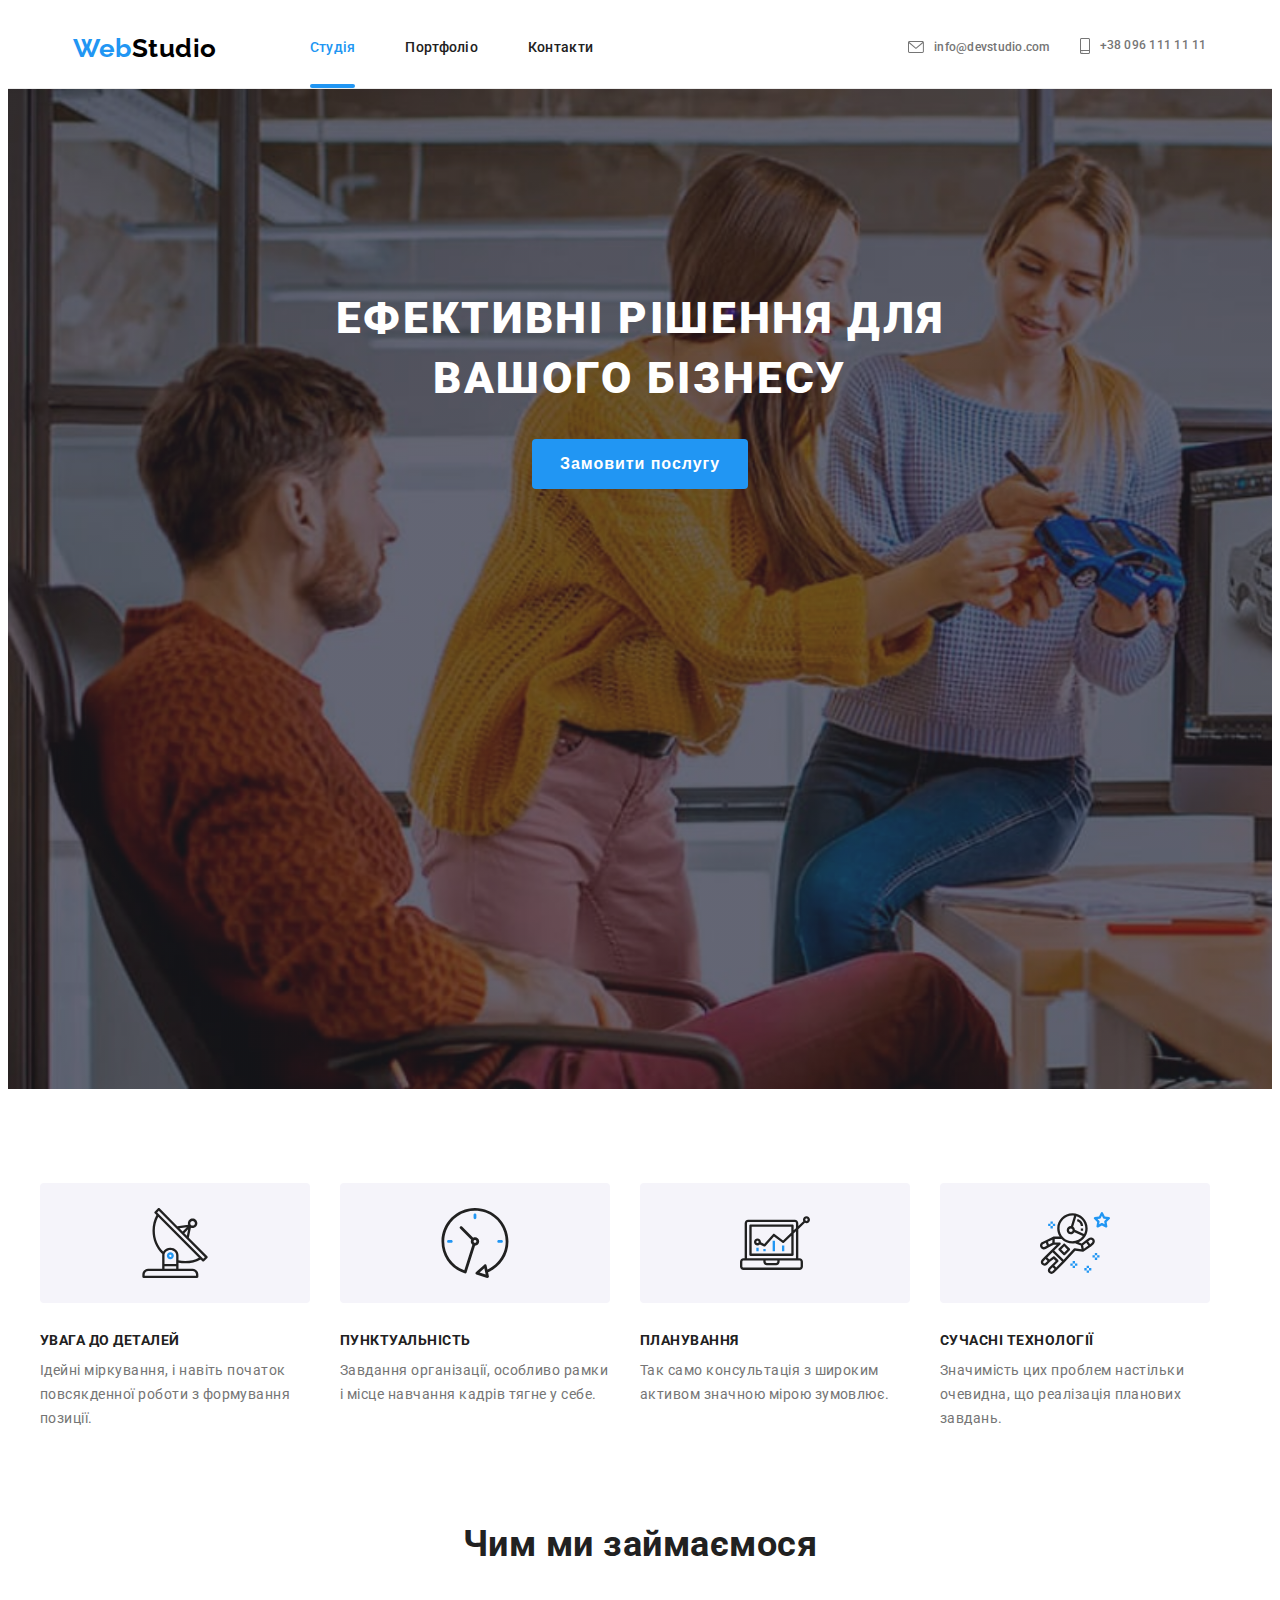
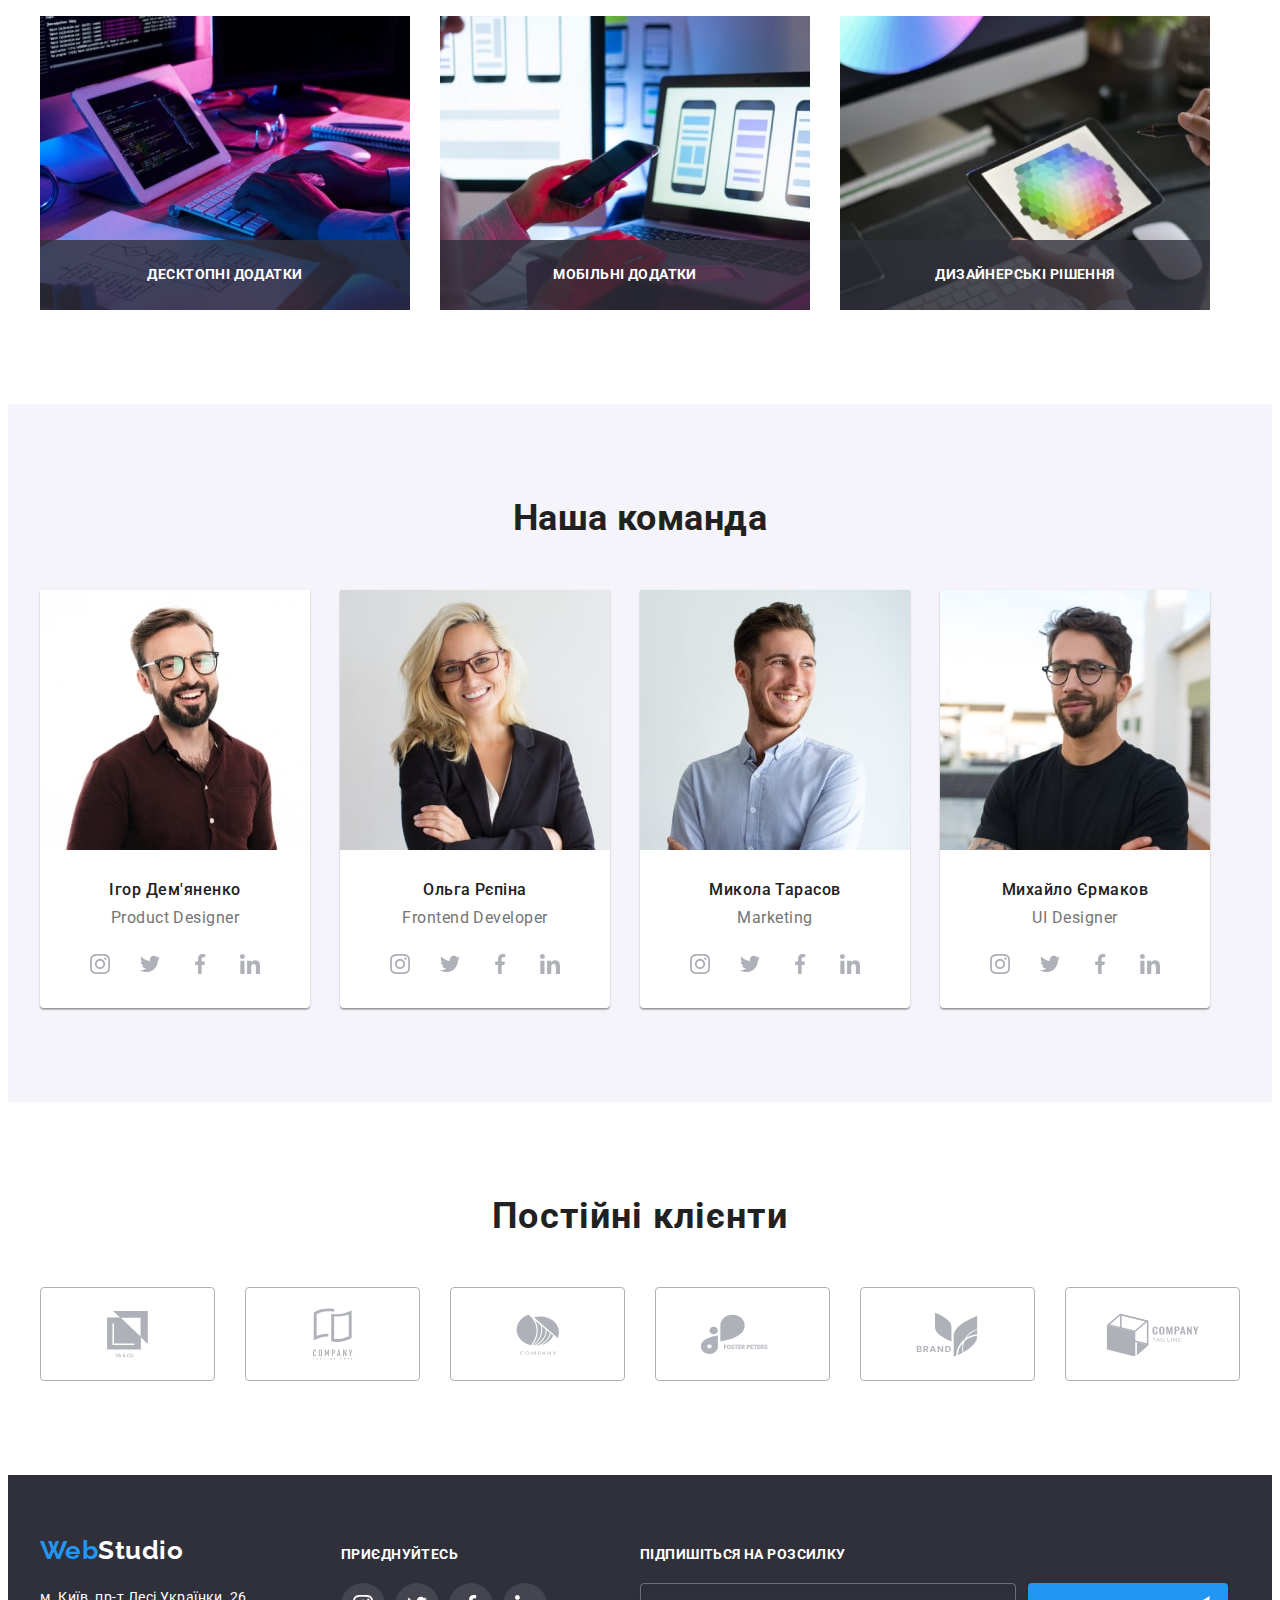
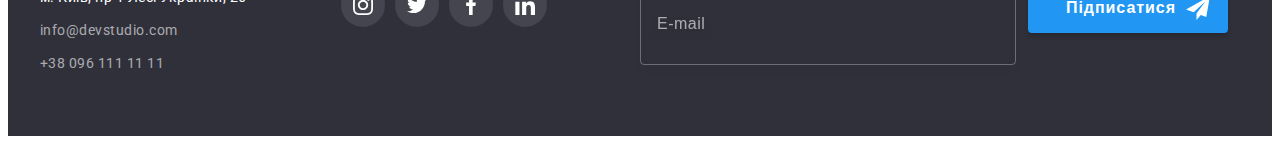
==== commit 216cdd2f: "work" ====
--- a/index.html
+++ b/index.html
@@ -143,7 +143,7 @@
                 Залиште свої дані, ми вам передзвонимо
               </h2>
               <div class="form-modal__content">
-                <label class="form-modal__label"> Ім'я </label>
+                <label class="form-modal__label" for="user-name"> Ім'я </label>
                 <input
                   class="form-modal__input"
                   type="text"
@@ -154,7 +154,7 @@
                 </svg>
               </div>
               <div class="form-modal__content">
-                <label class="form-modal__label"> Телефон</label>
+                <label class="form-modal__label" for="tel"> Телефон</label>
                 <input
                   class="form-modal__input"
                   type="tel"
@@ -166,7 +166,7 @@
                 </svg>
               </div>
               <div class="form-modal__content">
-                <label class="form-modal__label"> Пошта</label>
+                <label class="form-modal__label" for="mail"> Пошта</label>
                 <input
                   class="form-modal__input"
                   type="text"
--- a/css/main.min.css
+++ b/css/main.min.css
@@ -1 +1 @@
-.navigation__link--current::after{content:"";display:block;width:100%;height:3.75px;background-color:#2196f3;bottom:0;left:0;border-radius:2px}.adress__link:hover,.adress__map:hover,.contacts__link--menu:hover,.contacts__link:hover,.navigation__link:hover,.adress__link:focus,.adress__map:focus,.contacts__link--menu:focus,.contacts__link:focus,.navigation__link:focus{color:#2196f3}.project-work,.occupation__list{display:flex;flex-wrap:wrap}.header{background-color:#fff;border-bottom:1px solid #ececec;position:relative}.header__container{display:flex}.logo{font-family:Raleway,cursive;font-weight:700;font-size:26px;line-height:1.19;text-decoration:none;color:#2196f3;justify-content:center;align-items:center;display:flex}.logo__accent{color:#000}.logos{color:#fff}@media screen and (min-width: 768px){.navigation__item:not(:last-child){margin-right:50px}}.navigation__list{display:flex;margin-left:88px;margin-right:87px}.navigation__link{position:relative;padding-top:32px;padding-bottom:32px;display:block;font-weight:500;font-size:14px;line-height:1.14;letter-spacing:.02em;text-decoration:none;color:#212121;transition:color 250ms cubic-bezier(0.4, 0, 0.2, 1)}@media screen and (min-width: 768px){.navigation__link{padding-top:21px;padding-bottom:21px}}@media screen and (min-width: 1200px){.navigation__link{padding-top:24px;padding-bottom:24px}}.navigation__link--current{color:#2196f3;text-decoration:none}.navigation__link--current::after{position:absolute}.contacts{margin-left:auto}.contacts__link{justify-content:center;align-items:center;display:flex;font-weight:500;font-size:12px;line-height:1.16;letter-spacing:.02em;text-decoration:none;color:#757575;transition:color 250ms cubic-bezier(0.4, 0, 0.2, 1)}.contacts__link:hover .contacts__icon{fill:#2196f3}.contacts__link:focus .contacts__icon{fill:#2196f3}@media screen and (max-width: 1199px){.contacts__item:not(:last-child){margin-bottom:10px}}@media screen and (min-width: 768px)and (max-width: 1200px){.contacts{display:flex;flex-direction:column;justify-content:center;align-items:baseline}}.contacts__icon{margin-right:8px;fill:#757575;transition:fill 250ms cubic-bezier(0.4, 0, 0.2, 1)}@media screen and (min-width: 1200px){.contacts__icon{margin-right:10px}}.header__model{display:none}@media screen and (min-width: 768px){.header__model{display:flex}.header__mobile{display:none}.contacts__item{margin-right:0}}@media screen and (min-width: 1200px){.contacts{margin-left:auto;justify-content:center;align-items:center;display:flex;flex-direction:row;margin-bottom:0}.contacts__link{justify-content:center;align-items:center;display:inline-flex}.contacts__item:not(:last-child){margin-right:30px}}.navigation-menu__button{display:inline-flex;align-items:center;justify-content:center;align-content:center;margin-left:auto;margin-bottom:auto;margin-top:auto;border:0;background-color:rgba(0,0,0,0);width:40px;height:40px;z-index:2}@media screen and (min-width: 768px){.navigation-menu__button{display:none}}.navigation-menu__button .menu-btn__close{display:none}.navigation-menu__button.is-open .menu-btn__close{display:block}.navigation-menu__button.is-open .menu-btn__menu{display:none}.header__mobile{padding:40px;display:none;flex-direction:column;position:absolute;top:0;left:0;background-color:#fff;width:100vw;height:100vh}@media screen and (min-width: 768px){.header__mobile{display:none}}.header__mobile.is-open{display:flex}@media screen and (min-width: 768px){.header__mobile.is-open{display:none}}.social-menu{margin-top:auto;display:flex;align-items:flex-start}@media screen and (min-width: 768px){.social-menu{display:none}}.social-menu__link{text-decoration:none;font-weight:500;font-size:18px;line-height:1.22;letter-spacing:.02em;color:#2196f3}.social-menu__item:not(:last-child){margin-right:10px;flex-wrap:wrap}.social-menu__item:not(:last-child)::after{content:"";margin-left:10px;border-right:1px solid rgba(33,33,33,.2)}@media screen and (min-width: 768px){.navigation__list--menu{display:none}}.navigation__item--menu{text-align:left;font-weight:500;font-size:40px;line-height:1.175;letter-spacing:.02em}.navigation__item--menu:not(:last-child){margin-bottom:32px}.navigation__link--menu{text-decoration:none;color:#212121}.navigation__link--menu:hover,.navigation__link--menu:focus{color:#2196f3}.menu-btn__menu:hover,.menu-btn__close:hover,.menu-btn__menu:focus,.menu-btn__close:focus{fill:#2196f3}.contacts--menu{margin-top:auto}@media screen and (min-width: 768px){.contacts--menu{display:none}.contacts--menu .contacts__item--menu{font-weight:500;font-size:24px;line-height:1.16;letter-spacing:.02em}.contacts--menu .contacts__item--menu:not(:last-child){margin-bottom:32px}}.contacts__link--menu{text-decoration:none;color:#757575;font-weight:500;font-size:24px;line-height:28px;letter-spacing:.02em}.contacts__item--menu:not(:last-child){margin-bottom:32px}.hero{max-width:100%;height:400px;margin:0 auto;padding-top:118px;padding-bottom:118px;text-align:center;background-color:#2f303a;background-repeat:no-repeat;background-size:cover;background-image:linear-gradient(rgba(47, 48, 58, 0.4), rgba(47, 48, 58, 0.4)),url("../images/mobile/hero.jpg")}@media screen and (min-width: 480px){.hero{background-image:linear-gradient(rgba(47, 48, 58, 0.4), rgba(47, 48, 58, 0.4)),url("../images/tablet/hero.jpg")}}@media screen and (min-width: 768px){.hero{background-image:linear-gradient(rgba(47, 48, 58, 0.4), rgba(47, 48, 58, 0.4)),url("../images/desktop/hero.jpg")}}@media screen and (min-width: 1200px){.hero{height:600px;padding-top:200px;padding-bottom:200px}}.hero__title{max-width:360px;margin:0 auto;font-weight:900;font-size:26px;line-height:1.6;text-align:center;letter-spacing:.06em;text-transform:uppercase;color:#fff}@media screen and (min-width: 1200px){.hero__title{max-width:696px;margin:0 auto;font-weight:900;font-size:44px;line-height:1.36}}@media screen and (max-width: 480px)and (min-device-pixel-ratio: 2),screen and (max-width: 480px)and (--webkit-min-device-pixel-ratio: 2),screen and (max-width: 480px)and (-webkit-min-device-pixel-ratio: 2),screen and (max-width: 480px)and (min-resolution: 192dpi),screen and (max-width: 480px)and (min-resolution: 2dppx){.heroi__box{background-image:url("../images/mobile/hero@2x.jpg")}}@media screen and (min-width: 481px)and (min-device-pixel-ratio: 2),screen and (min-width: 481px)and (--webkit-min-device-pixel-ratio: 2),screen and (min-width: 481px)and (-webkit-min-device-pixel-ratio: 2),screen and (min-width: 481px)and (min-resolution: 192dpi),screen and (min-width: 481px)and (min-resolution: 2dppx){.heroi__box{background-image:url("../images/tablet/hero@2x.jpg")}}@media screen and (min-width: 768px)and (min-device-pixel-ratio: 2),screen and (min-width: 768px)and (--webkit-min-device-pixel-ratio: 2),screen and (min-width: 768px)and (-webkit-min-device-pixel-ratio: 2),screen and (min-width: 768px)and (min-resolution: 192dpi),screen and (min-width: 768px)and (min-resolution: 2dppx){.heroi__box{background-image:url("../images/desktop/hero@2x.jpg")}}.hero__button{border-radius:4px;padding-top:10px;padding-bottom:10px;margin-top:30px;height:50px;font-weight:700;font-size:16px;line-height:1.87;align-items:center;text-align:center;letter-spacing:.06em;color:#fff;background-color:#2196f3;transition:250ms cubic-bezier(0.4, 0, 0.2, 1)}@media screen and (min-width: 480px){.hero__button{width:200px}}@media screen and (min-width: 1200px){.hero__button{width:216px}}.backdrop{position:fixed;top:50%;left:50%;width:450px;height:609px;background-color:rgba(0,0,0,.2);transition:250ms cubic-bezier(0.4, 0, 0.2, 1);z-index:2;transform:translate(-50%, -50%)}.backdrop__modal{overflow:scroll;min-width:370px;min-height:342px;background-color:#fff;position:absolute;top:50%;left:50%;transform:translate(-50%, -50%)}@media screen and (min-width: 1200px){.backdrop__modal{min-width:528px;min-height:581px}}.backdrop.is-hidden{opacity:0;pointer-events:none;overflow:visible;transition:250ms cubic-bezier(0.4, 0, 0.2, 1)}.backdrop.is-hidden .backdrop__modal{transform:translate(-50%, -50%)}.backdrop__button{width:30px;height:30px;background-color:#fff;border-radius:50%;justify-content:center;align-items:center;display:flex;border:1px solid rgba(0,0,0,.1019607843);padding:0;margin-left:auto;margin-top:8px;margin-right:8px;transition:fill 250ms cubic-bezier(0.4, 0, 0.2, 1);cursor:pointer}.backdrop__button:hover .backdrop__icon{fill:#2196f3}.backdrop__button:focus .backdrop__icon{fill:#2196f3}.backdrop__icon{transition:fill 250ms cubic-bezier(0.4, 0, 0.2, 1);cursor:pointer}.form-modal{padding-bottom:40px;padding-left:40px;padding-right:40px;width:100%;height:100%;margin-left:auto;margin-right:auto}.form-modal__title{max-width:360px;font-weight:700;font-size:20px;line-height:1.5;text-align:center;letter-spacing:.03em;margin:0 auto 12px auto;color:#212121}.form-modal__content{display:flex;flex-direction:column;margin-bottom:10px;position:relative}.form-modal__label{font-weight:400;font-size:12px;line-height:1.16;letter-spacing:.01em;color:#757575;text-align:start;margin-top:0;margin-bottom:4px}.form-modal__input{width:370px;height:40px;padding-left:30px;padding-top:11px;padding-bottom:11px;padding-right:30px}@media screen and (min-width: 1200px){.form-modal__input{width:448px}}.form-modal__input:hover~.form-modal__icon{fill:#2196f3}.form-modal__input:focus~.form-modal__icon{fill:#2196f3}.form-modal__textarea{width:370px;height:120px;padding:12px 16px}@media screen and (min-width: 1200px){.form-modal__textarea{width:448px}}.form-modal__textarea::-moz-placeholder{font-weight:400;font-size:12px;line-height:1.16;letter-spacing:.01em;color:rgba(117,117,117,.5)}.form-modal__textarea:-ms-input-placeholder{font-weight:400;font-size:12px;line-height:1.16;letter-spacing:.01em;color:rgba(117,117,117,.5)}.form-modal__textarea::placeholder{font-weight:400;font-size:12px;line-height:1.16;letter-spacing:.01em;color:rgba(117,117,117,.5)}.form-modal__input,.form-modal__textarea{margin-top:0;margin-bottom:0;outline:0;border:1px solid rgba(33,33,33,.2);border-radius:4px;transition:fill,border 250ms cubic-bezier(0.4, 0, 0.2, 1)}.form-modal__input:hover,.form-modal__textarea:hover,.form-modal__input:focus,.form-modal__textarea:focus{border:1px solid #2196f3;border-radius:4px}.form-modal__icon{position:absolute;top:0;left:12px;transform:translateY(160%);transition:fill 250ms cubic-bezier(0.4, 0, 0.2, 1)}.form-modal__checkbox{margin-top:20px;margin-bottom:30px}.form-modal__checkbox--input{position:absolute;width:1px;height:1px;margin:-1px;bottom:0;padding:0;clip:rect(0 0 0 0);overflow:hidden}.form-modal__checkbox--label{font-weight:400;letter-spacing:.03em;color:#757575;justify-content:center;align-items:center;display:flex}@media screen and (min-width: 480px){.form-modal__checkbox--label{font-size:12px;line-height:1.16}}@media screen and (min-width: 768px){.form-modal__checkbox--label{font-size:12px;line-height:1.16}}@media screen and (min-width: 1200px){.form-modal__checkbox--label{font-size:14px;line-height:1.71}}.form-modal__checkbox--icon::before{content:" ";display:block;align-self:center;width:16px;height:15px;border:2px solid #212121;box-shadow:0px 4px 4px rgba(0,0,0,.25);border-radius:2px;margin-right:7px}.form-modal__checkbox--input:checked+.form-modal__checkbox--label .form-modal__checkbox--icon::before{content:" ";width:16px;height:15px;background-color:#2196f3;background-image:url("../images/check.svg");background-size:contain;background-origin:border-box;border-radius:2px;border:2px solid #2196f3}.form-modal__checkbox--link{-webkit-text-decoration-line:underline;text-decoration-line:underline;color:#2196f3}.form-modal__button{cursor:pointer;width:200px;height:50px;background-color:#2196f3;box-shadow:0px 4px 4px rgba(0,0,0,.15);border-radius:4px;font-weight:700;font-size:16px;line-height:1.8;justify-content:center;align-items:center;display:flex;text-align:center;letter-spacing:.06em;color:#fff;margin-top:0;margin-bottom:0;margin-left:auto;margin-right:auto;padding:10px 52px}.feature{padding-top:60px;padding-bottom:60px}@media screen and (min-width: 1200px){.feature{padding-top:94px;padding-bottom:94px}}.feature__content{background-color:#f5f4fa;border-radius:4px;justify-content:center;align-items:center;display:flex;height:120px}@media screen and (max-width: 767px){.feature__item:not(:last-child){margin-bottom:30px}}@media screen and (min-width: 768px){.feature__item{width:354px;margin-bottom:0}}@media screen and (min-width: 1200px){.feature__item{width:270px;margin-bottom:0}}@media screen and (min-width: 768px){.feature__list{display:flex;flex-wrap:wrap;gap:30px}}.feature__icon{width:70px;height:70px;justify-content:center;align-items:center;display:flex}.feature__title{margin-right:0;margin-left:0;margin-top:30px;margin-bottom:10px;font-weight:700;font-size:14px;line-height:1.14;text-transform:uppercase;color:#212121;text-align:center}@media screen and (min-width: 768px){.feature__title{text-align:left}}.feature__text{margin:0;font-weight:400;font-size:14px;line-height:1.7}@media screen and (min-width: 1200px){.occupation{display:block}}.occupation{padding-bottom:94px}@media screen and (max-width: 1199px){.occupation{display:none}}.occupation__title{margin-top:0;margin-bottom:50px;font-weight:700;font-size:36px;line-height:1.16;text-align:center;color:#212121}.occupation__item{width:370px;height:294px;margin-right:30px;position:relative}.occupation__item:nth-child(3n){margin-right:0}.occupation__content{background:rgba(47,48,58,.8);position:absolute;width:100%;height:70px;margin:0;bottom:0;right:0}.occupation__text{font-weight:700;font-size:14px;line-height:1.14;text-align:center;letter-spacing:.03em;text-transform:uppercase;color:#fff;padding-top:27px;padding-bottom:27px;margin:0}@media screen and (min-width: 1200px){.occupation{display:block}}.section{padding-top:60px;padding-bottom:60px;background-color:#f5f4fa}@media screen and (min-width: 1200px){.section{padding-top:94px;padding-bottom:94px}}.section__title{margin-top:0;margin-bottom:30px;font-weight:700;font-size:36px;line-height:1.16;text-align:center;color:#212121}@media screen and (min-width: 480px){.section__title{font-size:28px;line-height:1.17}}@media screen and (min-width: 1200px){.section__title{font-size:36px;line-height:1.16;margin-bottom:50px}}.team__content{padding-top:30px;padding-bottom:24px}@media screen and (min-width: 768px){.team{display:flex;flex-wrap:wrap;gap:30px}}.team__item{box-shadow:0px 1px 3px rgba(0,0,0,.12),0px 1px 1px rgba(0,0,0,.14),0px 2px 1px rgba(0,0,0,.2);border-radius:0px 0px 4px 4px;border-radius:0px 0px 4px 4px;background-color:#fff}@media screen and (max-width: 767px){.team__item{width:450px}.team__item:not(:last-child){margin-bottom:30px}}@media screen and (min-width: 768px){.team__item{width:354px;margin:0}}@media screen and (min-width: 1200px){.team__item{width:270px;margin:0}}.team__title{margin-top:0;margin-bottom:10px;font-weight:500;font-size:16px;line-height:1.19;text-align:center;color:#212121}.team__text{margin-top:0;margin-bottom:16px;font-weight:400;font-size:16px;line-height:1.18;text-align:center}.social{justify-content:center;align-items:center;display:flex}.social__item:not(:last-child){margin-right:10px}.social__link{border-radius:50%;justify-content:center;align-items:center;display:flex;width:40px;height:40px;background-color:#fff;transition:background-color 250ms cubic-bezier(0.4, 0, 0.2, 1)}.social__link:hover{background-color:#2196f3}.social__link:focus{background-color:#2196f3}.social__icon{width:20px;height:20px;fill:#afb1b8;transition:fill 250ms cubic-bezier(0.4, 0, 0.2, 1)}.social__link:hover .social__icon,.social__link:focus .social__icon{fill:#fff}.client{padding-top:60px;padding-bottom:60px}@media screen and (min-width: 1200px){.client{padding-top:94px;padding-bottom:94px}}.client__title{margin-top:0;margin-bottom:30px;margin-left:0;margin-right:0;text-align:center;letter-spacing:.03em;color:#212121}@media screen and (min-width: 480px){.client__title{font-size:28px;line-height:1.17}}@media screen and (min-width: 1200px){.client__title{font-size:36px;line-height:1.16;margin-bottom:50px}}.client__list{justify-content:center;align-items:center;display:flex;flex-wrap:wrap;margin:-15px}@media screen and (min-width: 1200px){.client__list{flex-wrap:nowrap}}.client__item{width:calc((100% - 60px)/2);margin:15px}@media screen and (min-width: 768px){.client__item{width:calc((100% - 90px)/3);margin:15px}}.client__link{border:1px solid #afb1b8;border-radius:4px;height:92px;justify-content:center;align-items:center;display:flex;transition:border 250ms cubic-bezier(0.4, 0, 0.2, 1)}.client__link:hover{border:1px solid #2196f3}.client__link:focus{border:1px solid #2196f3}.client__icon{justify-content:center;align-items:center;display:flex;fill:#afb1b8;transition:fill 250ms cubic-bezier(0.4, 0, 0.2, 1)}.client__link:hover .client__icon,.client__link:focus .client__icon{fill:#2196f3}.section-project{padding-top:60px;padding-bottom:60px}@media screen and (min-width: 1200px){.section-project{padding-top:94px;padding-bottom:94px}}.filter-project{margin-top:0;margin-bottom:35px;flex-wrap:wrap}@media screen and (max-width: 768px){.filter-project{display:flex}}@media screen and (min-width: 768px){.filter-project{margin-bottom:30px;justify-content:center;align-items:center;display:flex}}@media screen and (min-width: 1200px){.filter-project{margin-bottom:50px}}.filter-project__button{border-radius:4px;padding:6px 24px;cursor:pointer;font-weight:500;font-size:16px;line-height:1.62;color:#212121;transition:color,background-color 250ms cubic-bezier(0.4, 0, 0.2, 1)}.filter-project__item{align-items:flex-start;text-align:left;border-radius:4px;transition:box-shadow 250ms cubic-bezier(0.4, 0, 0.2, 1)}.filter-project__item:not(:last-child){margin-right:8px}.filter-project__item:nth-child(3n){margin-right:16px}@media screen and (max-width: 767px){.filter-project__item:not(:last-child){margin-bottom:15px}}.filter-project__item:hover,.filter-project__item:focus{box-shadow:0px 3px 1px rgba(0,0,0,.1),0px 1px 2px rgba(0,0,0,.08),0px 2px 2px rgba(0,0,0,.12);border-radius:4px}.filter-project .filter-project__button:hover,.filter-project .filter-project__button:focus{color:#fff;background-color:#2196f3}.project-work{margin:-15px}.project-work__link{text-decoration:none}.project-work__item{background-color:#fff;border:1px solid #eee;transition:box-shadow 250ms cubic-bezier(0.4, 0, 0.2, 1)}@media screen and (max-width: 767px){.project-work__item{width:450px}.project-work__item:not(:last-child){margin-bottom:30px}}@media screen and (min-width: 768px){.project-work__item{width:calc((100% - 60px)/2);margin:15px}}@media screen and (min-width: 1200px){.project-work__item{width:calc((100% - 90px)/3);margin:15px}}.project-work__item:hover{box-shadow:0px 1px 1px rgba(0,0,0,.12),0px 4px 4px rgba(0,0,0,.06),1px 4px 6px rgba(0,0,0,.16)}.project-work__overlay{position:relative;overflow:hidden;transition:250ms cubic-bezier(0.4, 0, 0.2, 1)}.project-work__meta{position:absolute;bottom:0;left:0;margin:0;width:100%;height:100%;background-color:#2196f3;padding:63px 24px;transform:translateY(100%);opacity:0;overflow:hidden;transition:250ms cubic-bezier(0.4, 0, 0.2, 1)}.project-work__link:hover .project-work__meta{opacity:1}.project-work__link:hover .project-work__meta{transform:translateY(0)}.project-work__content{padding:20px 24px}.project-work__text{font-weight:400;font-size:18px;line-height:1.5;letter-spacing:.03em;color:#fff;margin:0}.project-work__title{margin-top:0;margin-bottom:4px;font-weight:700;font-size:18px;line-height:2;letter-spacing:.06em;text-decoration:none;color:#212121}.project-work__product{margin-top:0;margin-bottom:0;font-weight:400;font-size:16px;line-height:1.87;text-decoration:none;color:#757575}.footer{margin-top:0;margin-bottom:0;padding-top:60px;padding-bottom:60px;background-color:#2f303a;text-align:center}@media screen and (min-width: 1200px){.footer__navigation{margin-right:70px;display:flex;flex-direction:column;align-items:flex-start;text-align:start}}@media screen and (min-width: 768px)and (max-width: 1199px){.footer__list{display:flex;flex-wrap:wrap;flex-basis:calc((100% - 10px)/2);justify-content:space-around}}@media screen and (min-width: 1200px){.footer__list{display:flex}}.footer__item{margin-bottom:60px}@media screen and (max-width: 768px){.footer__item{display:flex;flex-direction:column;align-items:center;justify-content:space-evenly}}.adress__list{margin-top:20px}.adress__item:not(:last-child){margin-bottom:9px}.adress__map{font-weight:400;font-size:14px;line-height:1.71;text-decoration:none;font-style:normal;color:#fff;transition:color 250ms cubic-bezier(0.4, 0, 0.2, 1)}.adress__link{font-weight:400;font-size:14px;line-height:1.71;text-decoration:none;font-style:normal;color:rgba(255,255,255,.6);transition:color 250ms cubic-bezier(0.4, 0, 0.2, 1)}.social-networks{justify-content:center;align-items:center;display:flex;margin-bottom:37px}.social-networks .footer__item--form{width:570px}@media screen and (max-width: 1199px){.footer__item--form{display:flex;flex-direction:column;align-items:center;justify-content:space-evenly}}@media screen and (min-width: 1200px){.footer__item--form{display:flex;flex-wrap:wrap;height:100px;margin-top:20px;margin-left:93px}}.social-networks__item:not(:last-child){margin-right:10px}.footer-form{justify-content:center;align-items:center;display:flex}.footer-form__text{text-align:left}.footer-form__button{margin-left:12px;justify-content:center;align-items:center;display:flex;text-align:center}.social-networks{margin-bottom:37px}.social-networks__text{font-weight:700;font-size:14px;line-height:1.14;letter-spacing:.03em;text-transform:uppercase;color:#fff;margin-top:0;margin-bottom:20px;text-align:center}@media screen and (min-width: 1200px){.social-networks__text{text-align:start}}.social-networks__item:not(:last-child){margin-right:10px}.social-networks__link{border-radius:50%;justify-content:center;align-items:center;display:flex;width:44px;height:44px;background-color:rgba(255,255,255,.1);transition:250ms cubic-bezier(0.4, 0, 0.2, 1)}.social-networks__link:hover{background-color:#2196f3}.social-networks__link:focus{background-color:#2196f3}.social-networks__icon{fill:#fff}.footer-form__text{font-weight:700;font-size:14px;line-height:1.14;letter-spacing:.03em;text-transform:uppercase;color:#fff;margin-bottom:20px;margin-top:0;display:block}@media screen and (min-width: 1200px){.footer-form__text{flex-basis:100%}}.footer-form__input{width:358px;height:50px;border:1px solid rgba(255,255,255,.3);filter:drop-shadow(0px 4px 4px rgba(0, 0, 0, 0.15));border-radius:4px;background-color:rgba(0,0,0,0);padding:0;outline:0;padding-left:16px;padding-top:15px;padding-bottom:15px;color:#fff;margin-bottom:20px}.footer-form__input::-moz-placeholder{font-weight:400;font-size:16px;line-height:1.25;justify-content:center;align-items:center;display:flex;letter-spacing:.03em;color:rgba(255,255,255,.6)}.footer-form__input:-ms-input-placeholder{font-weight:400;font-size:16px;line-height:1.25;justify-content:center;align-items:center;display:flex;letter-spacing:.03em;color:rgba(255,255,255,.6)}.footer-form__input::placeholder{font-weight:400;font-size:16px;line-height:1.25;justify-content:center;align-items:center;display:flex;letter-spacing:.03em;color:rgba(255,255,255,.6)}.footer-form__icon{margin-left:10px;margin-right:8px;text-align:center}@media screen and (min-width: 1200px){.footer__meta{display:flex;margin-bottom:34px}}.footer-form__button{width:200px;height:50px;background-color:#2196f3;box-shadow:0px 4px 4px rgba(0,0,0,.15);border-radius:4px;font-weight:700;font-size:16px;line-height:1.87;justify-content:center;align-items:center;display:inline-flex;text-align:center;letter-spacing:.06em;color:#fff;padding-top:10px;padding-bottom:10px;padding-left:28px;padding-right:0}.adress{width:231px}body{color:#757575;font-family:Roboto,sans-serif;letter-spacing:.03em}ul{list-style:none;margin:0;padding:0}button{border:none}textarea{resize:none}.container{margin:0 auto;padding:0 15px}@media screen and (min-width: 768px){.container{width:768px}}@media screen and (min-width: 1200px){.container{width:1200px}}.visually-hidden{position:absolute;width:1px;height:1px;margin:-1px;border:0;padding:0;white-space:nowrap;-webkit-clip-path:inset(100%);clip-path:inset(100%);clip:rect(0 0 0 0);overflow:hidden}img{max-width:100%;height:auto;display:block}/*# sourceMappingURL=main.min.css.map */+.navigation__link--current::after{content:"";display:block;width:100%;height:3.75px;background-color:#2196f3;bottom:0;left:0;border-radius:2px}.adress__link:hover,.adress__map:hover,.contacts__link--menu:hover,.contacts__link:hover,.navigation__link:hover,.adress__link:focus,.adress__map:focus,.contacts__link--menu:focus,.contacts__link:focus,.navigation__link:focus{color:#2196f3}.project-work,.occupation__list{display:flex;flex-wrap:wrap}.header{background-color:#fff;border-bottom:1px solid #ececec;position:relative}.header__container{display:flex;align-items:center;justify-content:center}.logo{font-family:Raleway,cursive;font-weight:700;font-size:26px;line-height:1.19;text-decoration:none;color:#2196f3;justify-content:center;align-items:center;display:flex;padding-top:16px;padding-bottom:16px}@media screen and (min-width: 768px){.logo{padding-top:26px;padding-bottom:26px}}@media screen and (min-width: 1200px){.logo{padding-top:24px;padding-bottom:24px}}.logo__accent{color:#000}.logos{color:#fff}@media screen and (min-width: 768px){.navigation__item:not(:last-child){margin-right:50px}}.navigation__list{display:flex}@media screen and (min-width: 768px){.navigation__list{margin-left:88px;margin-right:87px}}@media screen and (min-width: 1200px){.navigation__list{margin-left:93px;margin-right:315px}}.navigation__link{position:relative;padding-top:32px;padding-bottom:32px;display:block;font-weight:500;font-size:14px;line-height:1.14;letter-spacing:.02em;text-decoration:none;color:#212121;transition:color 250ms cubic-bezier(0.4, 0, 0.2, 1)}.navigation__link--current{color:#2196f3;text-decoration:none}.navigation__link--current::after{position:absolute}@media screen and (min-width: 768px)and (max-width: 1200px){.contacts{display:flex;flex-direction:column;justify-content:center;align-items:baseline}}@media screen and (min-width: 1200px){.contacts{justify-content:center;align-items:center;display:flex;flex-direction:row;margin-bottom:0}}.contacts__link{justify-content:center;align-items:center;display:flex;font-weight:500;font-size:12px;line-height:1.16;letter-spacing:.02em;text-decoration:none;color:#757575;transition:color 250ms cubic-bezier(0.4, 0, 0.2, 1)}.contacts__link:hover .contacts__icon{fill:#2196f3}.contacts__link:focus .contacts__icon{fill:#2196f3}@media screen and (min-width: 1200px){.contacts__link{justify-content:center;align-items:center;display:inline-flex}}@media screen and (max-width: 1199px){.contacts__item:not(:last-child){margin-bottom:10px}}@media screen and (min-width: 1200px){.contacts__item:not(:last-child){margin-right:30px}}.contacts__icon{margin-right:8px;fill:#757575;transition:fill 250ms cubic-bezier(0.4, 0, 0.2, 1)}@media screen and (min-width: 1200px){.contacts__icon{margin-right:10px}}.header__model{display:none}@media screen and (min-width: 768px){.header__model{display:flex}.header__mobile{display:none}}.navigation-menu__button{display:inline-flex;align-items:center;justify-content:center;align-content:center;margin-left:auto;margin-bottom:auto;margin-top:auto;border:0;background-color:rgba(0,0,0,0);width:40px;height:40px;z-index:2}@media screen and (min-width: 768px){.navigation-menu__button{display:none}}.navigation-menu__button .menu-btn__close{display:none}.navigation-menu__button.is-open .menu-btn__close{display:block}.navigation-menu__button.is-open .menu-btn__menu{display:none}.header__mobile{padding:40px;display:none;flex-direction:column;position:absolute;top:0;left:0;background-color:#fff;width:100vw;height:100vh}@media screen and (min-width: 768px){.header__mobile{display:none}}.header__mobile.is-open{display:flex;z-index:1}@media screen and (min-width: 768px){.header__mobile.is-open{display:none}}.social-menu{margin-top:auto;display:flex;align-items:flex-start}@media screen and (min-width: 768px){.social-menu{display:none}}.social-menu__link{text-decoration:none;font-weight:500;font-size:18px;line-height:1.22;letter-spacing:.02em;color:#2196f3}.social-menu__item:not(:last-child){margin-right:10px;flex-wrap:wrap}.social-menu__item:not(:last-child)::after{content:"";margin-left:10px;border-right:1px solid rgba(33,33,33,.2)}@media screen and (min-width: 768px){.navigation__list--menu{display:none}}.navigation__item--menu{text-align:left;font-weight:500;font-size:40px;line-height:1.175;letter-spacing:.02em}.navigation__item--menu:not(:last-child){margin-bottom:32px}.navigation__link--menu{text-decoration:none;color:#212121}.navigation__link--menu:hover,.navigation__link--menu:focus{color:#2196f3}.menu-btn__menu:hover,.menu-btn__close:hover,.menu-btn__menu:focus,.menu-btn__close:focus{fill:#2196f3}.contacts--menu{margin-top:auto}@media screen and (min-width: 768px){.contacts--menu{display:none}.contacts--menu .contacts__item--menu{font-weight:500;font-size:24px;line-height:1.16;letter-spacing:.02em}.contacts--menu .contacts__item--menu:not(:last-child){margin-bottom:32px}}.contacts__link--menu{text-decoration:none;color:#757575;font-weight:500;font-size:24px;line-height:28px;letter-spacing:.02em}.contacts__item--menu:not(:last-child){margin-bottom:32px}.hero{max-width:100%;height:400px;margin:0 auto;padding-top:118px;padding-bottom:118px;text-align:center;background-color:#2f303a;background-repeat:no-repeat;background-size:cover;background-image:linear-gradient(rgba(47, 48, 58, 0.4), rgba(47, 48, 58, 0.4)),url("../images/mobile/hero.jpg")}@media screen and (min-width: 480px){.hero{background-image:linear-gradient(rgba(47, 48, 58, 0.4), rgba(47, 48, 58, 0.4)),url("../images/tablet/hero.jpg")}}@media screen and (min-width: 768px){.hero{background-image:linear-gradient(rgba(47, 48, 58, 0.4), rgba(47, 48, 58, 0.4)),url("../images/desktop/hero.jpg")}}@media screen and (min-width: 1200px){.hero{height:600px;padding-top:200px;padding-bottom:200px}}.hero__title{max-width:360px;margin:0 auto;font-weight:900;font-size:26px;line-height:1.6;text-align:center;letter-spacing:.06em;text-transform:uppercase;color:#fff}@media screen and (min-width: 1200px){.hero__title{max-width:696px;margin:0 auto;font-weight:900;font-size:44px;line-height:1.36}}@media screen and (max-width: 480px)and (min-device-pixel-ratio: 2),screen and (max-width: 480px)and (--webkit-min-device-pixel-ratio: 2),screen and (max-width: 480px)and (-webkit-min-device-pixel-ratio: 2),screen and (max-width: 480px)and (min-resolution: 192dpi),screen and (max-width: 480px)and (min-resolution: 2dppx){.heroi__box{background-image:url("../images/mobile/hero@2x.jpg")}}@media screen and (min-width: 481px)and (min-device-pixel-ratio: 2),screen and (min-width: 481px)and (--webkit-min-device-pixel-ratio: 2),screen and (min-width: 481px)and (-webkit-min-device-pixel-ratio: 2),screen and (min-width: 481px)and (min-resolution: 192dpi),screen and (min-width: 481px)and (min-resolution: 2dppx){.heroi__box{background-image:url("../images/tablet/hero@2x.jpg")}}@media screen and (min-width: 768px)and (min-device-pixel-ratio: 2),screen and (min-width: 768px)and (--webkit-min-device-pixel-ratio: 2),screen and (min-width: 768px)and (-webkit-min-device-pixel-ratio: 2),screen and (min-width: 768px)and (min-resolution: 192dpi),screen and (min-width: 768px)and (min-resolution: 2dppx){.heroi__box{background-image:url("../images/desktop/hero@2x.jpg")}}.hero__button{border-radius:4px;padding-top:10px;padding-bottom:10px;margin-top:30px;height:50px;font-weight:700;font-size:16px;line-height:1.87;align-items:center;text-align:center;letter-spacing:.06em;color:#fff;background-color:#2196f3;transition:250ms cubic-bezier(0.4, 0, 0.2, 1)}@media screen and (min-width: 480px){.hero__button{width:200px}}@media screen and (min-width: 1200px){.hero__button{width:216px}}.backdrop{position:fixed;top:50%;left:50%;width:450px;height:609px;background-color:rgba(0,0,0,.2);transition:250ms cubic-bezier(0.4, 0, 0.2, 1);z-index:2;transform:translate(-50%, -50%)}.backdrop__modal{overflow:scroll;min-width:370px;min-height:342px;background-color:#fff;position:absolute;top:50%;left:50%;transform:translate(-50%, -50%)}@media screen and (min-width: 1200px){.backdrop__modal{min-width:528px;min-height:581px}}.backdrop.is-hidden{opacity:0;pointer-events:none;overflow:visible;transition:250ms cubic-bezier(0.4, 0, 0.2, 1)}.backdrop.is-hidden .backdrop__modal{transform:translate(-50%, -50%)}.backdrop__button{width:30px;height:30px;background-color:#fff;border-radius:50%;justify-content:center;align-items:center;display:flex;border:1px solid rgba(0,0,0,.1019607843);padding:0;margin-left:auto;margin-top:8px;margin-right:8px;transition:fill 250ms cubic-bezier(0.4, 0, 0.2, 1);cursor:pointer}.backdrop__button:hover .backdrop__icon{fill:#2196f3}.backdrop__button:focus .backdrop__icon{fill:#2196f3}.backdrop__icon{transition:fill 250ms cubic-bezier(0.4, 0, 0.2, 1);cursor:pointer}.form-modal{padding-bottom:40px;padding-left:40px;padding-right:40px;width:100%;height:100%;margin-left:auto;margin-right:auto}.form-modal__title{max-width:360px;font-weight:700;font-size:20px;line-height:1.5;text-align:center;letter-spacing:.03em;margin:0 auto 12px auto;color:#212121}.form-modal__content{display:flex;flex-direction:column;margin-bottom:10px;position:relative}.form-modal__label{font-weight:400;font-size:12px;line-height:1.16;letter-spacing:.01em;color:#757575;text-align:start;margin-top:0;margin-bottom:4px}.form-modal__input{width:370px;height:40px;padding-left:30px;padding-top:11px;padding-bottom:11px;padding-right:30px}@media screen and (min-width: 1200px){.form-modal__input{width:448px}}.form-modal__input:hover~.form-modal__icon{fill:#2196f3}.form-modal__input:focus~.form-modal__icon{fill:#2196f3}.form-modal__textarea{width:370px;height:120px;padding:12px 16px}@media screen and (min-width: 1200px){.form-modal__textarea{width:448px}}.form-modal__textarea::-moz-placeholder{font-weight:400;font-size:12px;line-height:1.16;letter-spacing:.01em;color:rgba(117,117,117,.5)}.form-modal__textarea:-ms-input-placeholder{font-weight:400;font-size:12px;line-height:1.16;letter-spacing:.01em;color:rgba(117,117,117,.5)}.form-modal__textarea::placeholder{font-weight:400;font-size:12px;line-height:1.16;letter-spacing:.01em;color:rgba(117,117,117,.5)}.form-modal__input,.form-modal__textarea{margin-top:0;margin-bottom:0;outline:0;border:1px solid rgba(33,33,33,.2);border-radius:4px;transition:fill,border 250ms cubic-bezier(0.4, 0, 0.2, 1)}.form-modal__input:hover,.form-modal__textarea:hover,.form-modal__input:focus,.form-modal__textarea:focus{border:1px solid #2196f3;border-radius:4px}.form-modal__icon{position:absolute;top:0;left:12px;transform:translateY(160%);transition:fill 250ms cubic-bezier(0.4, 0, 0.2, 1)}.form-modal__checkbox{margin-top:20px;margin-bottom:30px}.form-modal__checkbox--input{position:absolute;width:1px;height:1px;margin:-1px;bottom:0;padding:0;clip:rect(0 0 0 0);overflow:hidden}.form-modal__checkbox--label{font-weight:400;letter-spacing:.03em;color:#757575;justify-content:center;align-items:center;display:flex}@media screen and (min-width: 480px){.form-modal__checkbox--label{font-size:12px;line-height:1.16}}@media screen and (min-width: 768px){.form-modal__checkbox--label{font-size:12px;line-height:1.16}}@media screen and (min-width: 1200px){.form-modal__checkbox--label{font-size:14px;line-height:1.71}}.form-modal__checkbox--icon::before{content:" ";display:block;align-self:center;width:16px;height:15px;border:2px solid #212121;box-shadow:0px 4px 4px rgba(0,0,0,.25);border-radius:2px;margin-right:7px}.form-modal__checkbox--input:checked+.form-modal__checkbox--label .form-modal__checkbox--icon::before{content:" ";width:16px;height:15px;background-color:#2196f3;background-image:url("../images/check.svg");background-size:contain;background-origin:border-box;border-radius:2px;border:2px solid #2196f3}.form-modal__checkbox--link{-webkit-text-decoration-line:underline;text-decoration-line:underline;color:#2196f3}.form-modal__button{cursor:pointer;width:200px;height:50px;background-color:#2196f3;box-shadow:0px 4px 4px rgba(0,0,0,.15);border-radius:4px;font-weight:700;font-size:16px;line-height:1.8;justify-content:center;align-items:center;display:flex;text-align:center;letter-spacing:.06em;color:#fff;margin-top:0;margin-bottom:0;margin-left:auto;margin-right:auto;padding:10px 52px}.feature{padding-top:60px;padding-bottom:60px}@media screen and (min-width: 1200px){.feature{padding-top:94px;padding-bottom:94px}}.feature__content{background-color:#f5f4fa;border-radius:4px;justify-content:center;align-items:center;display:flex;height:120px}@media screen and (max-width: 767px){.feature__item:not(:last-child){margin-bottom:30px}}@media screen and (min-width: 768px){.feature__item{width:354px;margin-bottom:0}}@media screen and (min-width: 1200px){.feature__item{width:270px;margin-bottom:0}}@media screen and (min-width: 768px){.feature__list{display:flex;flex-wrap:wrap;gap:30px}}.feature__icon{width:70px;height:70px;justify-content:center;align-items:center;display:flex}.feature__title{margin-right:0;margin-left:0;margin-top:30px;margin-bottom:10px;font-weight:700;font-size:14px;line-height:1.14;text-transform:uppercase;color:#212121;text-align:center}@media screen and (min-width: 768px){.feature__title{text-align:left}}.feature__text{margin:0;font-weight:400;font-size:14px;line-height:1.7}@media screen and (min-width: 1200px){.occupation{display:block}}.occupation{padding-bottom:94px}@media screen and (max-width: 1199px){.occupation{display:none}}.occupation__title{margin-top:0;margin-bottom:50px;font-weight:700;font-size:36px;line-height:1.16;text-align:center;color:#212121}.occupation__item{width:370px;height:294px;margin-right:30px;position:relative}.occupation__item:nth-child(3n){margin-right:0}.occupation__content{background:rgba(47,48,58,.8);position:absolute;width:100%;height:70px;margin:0;bottom:0;right:0}.occupation__text{font-weight:700;font-size:14px;line-height:1.14;text-align:center;letter-spacing:.03em;text-transform:uppercase;color:#fff;padding-top:27px;padding-bottom:27px;margin:0}@media screen and (min-width: 1200px){.occupation{display:block}}.section{padding-top:60px;padding-bottom:60px;background-color:#f5f4fa}@media screen and (min-width: 1200px){.section{padding-top:94px;padding-bottom:94px}}.section__title{margin-top:0;margin-bottom:30px;font-weight:700;font-size:36px;line-height:1.16;text-align:center;color:#212121}@media screen and (min-width: 480px){.section__title{font-size:28px;line-height:1.17}}@media screen and (min-width: 1200px){.section__title{font-size:36px;line-height:1.16;margin-bottom:50px}}.team__content{padding-top:30px;padding-bottom:24px}@media screen and (min-width: 768px){.team{display:flex;flex-wrap:wrap;gap:30px}}.team__item{box-shadow:0px 1px 3px rgba(0,0,0,.12),0px 1px 1px rgba(0,0,0,.14),0px 2px 1px rgba(0,0,0,.2);border-radius:0px 0px 4px 4px;border-radius:0px 0px 4px 4px;background-color:#fff}@media screen and (max-width: 767px){.team__item{width:450px}.team__item:not(:last-child){margin-bottom:30px}}@media screen and (min-width: 768px){.team__item{width:354px;margin:0}}@media screen and (min-width: 1200px){.team__item{width:270px;margin:0}}.team__title{margin-top:0;margin-bottom:10px;font-weight:500;font-size:16px;line-height:1.19;text-align:center;color:#212121}.team__text{margin-top:0;margin-bottom:16px;font-weight:400;font-size:16px;line-height:1.18;text-align:center}.social{justify-content:center;align-items:center;display:flex}.social__item:not(:last-child){margin-right:10px}.social__link{border-radius:50%;justify-content:center;align-items:center;display:flex;width:40px;height:40px;background-color:#fff;transition:background-color 250ms cubic-bezier(0.4, 0, 0.2, 1)}.social__link:hover{background-color:#2196f3}.social__link:focus{background-color:#2196f3}.social__icon{width:20px;height:20px;fill:#afb1b8;transition:fill 250ms cubic-bezier(0.4, 0, 0.2, 1)}.social__link:hover .social__icon,.social__link:focus .social__icon{fill:#fff}.client{padding-top:60px;padding-bottom:60px}@media screen and (min-width: 1200px){.client{padding-top:94px;padding-bottom:94px}}.client__title{margin-top:0;margin-bottom:30px;margin-left:0;margin-right:0;text-align:center;letter-spacing:.03em;color:#212121}@media screen and (min-width: 480px){.client__title{font-size:28px;line-height:1.17}}@media screen and (min-width: 1200px){.client__title{font-size:36px;line-height:1.16;margin-bottom:50px}}.client__list{justify-content:center;align-items:center;display:flex;flex-wrap:wrap;margin:-15px}@media screen and (min-width: 1200px){.client__list{flex-wrap:nowrap}}.client__item{width:calc((100% - 60px)/2);margin:15px}@media screen and (min-width: 768px){.client__item{width:calc((100% - 90px)/3);margin:15px}}.client__link{border:1px solid #afb1b8;border-radius:4px;height:92px;justify-content:center;align-items:center;display:flex;transition:border 250ms cubic-bezier(0.4, 0, 0.2, 1)}.client__link:hover{border:1px solid #2196f3}.client__link:focus{border:1px solid #2196f3}.client__icon{justify-content:center;align-items:center;display:flex;fill:#afb1b8;transition:fill 250ms cubic-bezier(0.4, 0, 0.2, 1)}.client__link:hover .client__icon,.client__link:focus .client__icon{fill:#2196f3}.section-project{padding-top:60px;padding-bottom:60px}@media screen and (min-width: 1200px){.section-project{padding-top:94px;padding-bottom:94px}}.filter-project{margin-top:0;margin-bottom:35px;flex-wrap:wrap}@media screen and (max-width: 768px){.filter-project{display:flex}}@media screen and (min-width: 768px){.filter-project{margin-bottom:30px;justify-content:center;align-items:center;display:flex}}@media screen and (min-width: 1200px){.filter-project{margin-bottom:50px}}.filter-project__button{border-radius:4px;padding:6px 24px;cursor:pointer;font-weight:500;font-size:16px;line-height:1.62;color:#212121;transition:color,background-color 250ms cubic-bezier(0.4, 0, 0.2, 1)}.filter-project__item{align-items:flex-start;text-align:left;border-radius:4px;transition:box-shadow 250ms cubic-bezier(0.4, 0, 0.2, 1)}.filter-project__item:not(:last-child){margin-right:8px}.filter-project__item:nth-child(3n){margin-right:16px}@media screen and (max-width: 767px){.filter-project__item:not(:last-child){margin-bottom:15px}}.filter-project__item:hover,.filter-project__item:focus{box-shadow:0px 3px 1px rgba(0,0,0,.1),0px 1px 2px rgba(0,0,0,.08),0px 2px 2px rgba(0,0,0,.12);border-radius:4px}.filter-project .filter-project__button:hover,.filter-project .filter-project__button:focus{color:#fff;background-color:#2196f3}.project-work{margin:-15px}.project-work__link{text-decoration:none}@media screen and (max-width: 767px){.project-work{margin-left:auto;margin-right:auto}}.project-work__item{background-color:#fff;border:1px solid #eee;transition:box-shadow 250ms cubic-bezier(0.4, 0, 0.2, 1)}@media screen and (max-width: 767px){.project-work__item{width:450px}.project-work__item:not(:last-child){margin-bottom:30px}}@media screen and (min-width: 768px){.project-work__item{width:calc((100% - 60px)/2);margin:15px}}@media screen and (min-width: 1200px){.project-work__item{width:calc((100% - 90px)/3);margin:15px}}.project-work__item:hover{box-shadow:0px 1px 1px rgba(0,0,0,.12),0px 4px 4px rgba(0,0,0,.06),1px 4px 6px rgba(0,0,0,.16)}.project-work__overlay{position:relative;overflow:hidden;transition:250ms cubic-bezier(0.4, 0, 0.2, 1)}.project-work__meta{position:absolute;bottom:0;left:0;margin:0;width:100%;height:100%;background-color:#2196f3;padding:63px 24px;transform:translateY(100%);opacity:0;overflow:hidden;transition:250ms cubic-bezier(0.4, 0, 0.2, 1)}.project-work__link:hover .project-work__meta{opacity:1}.project-work__link:hover .project-work__meta{transform:translateY(0)}.project-work__content{padding:20px 24px}.project-work__text{font-weight:400;font-size:18px;line-height:1.5;letter-spacing:.03em;color:#fff;margin:0}.project-work__title{margin-top:0;margin-bottom:4px;font-weight:700;font-size:18px;line-height:2;letter-spacing:.06em;text-decoration:none;color:#212121}.project-work__product{margin-top:0;margin-bottom:0;font-weight:400;font-size:16px;line-height:1.87;text-decoration:none;color:#757575}.footer{margin-top:0;margin-bottom:0;padding-top:60px;padding-bottom:60px;background-color:#2f303a;text-align:center}.footer-logo{padding:0}@media screen and (min-width: 1200px){.footer__navigation{margin-right:70px;display:flex;flex-direction:column;align-items:flex-start;text-align:start}}@media screen and (min-width: 768px)and (max-width: 1199px){.footer__list{display:flex;flex-wrap:wrap;flex-basis:calc((100% - 10px)/2);justify-content:space-around}}@media screen and (min-width: 1200px){.footer__list{display:flex}}@media screen and (max-width: 768px){.footer__item{display:flex;flex-direction:column;align-items:center;justify-content:space-evenly;margin-bottom:60px}}.adress__list{margin-top:20px}.adress__item:not(:last-child){margin-bottom:9px}.adress__map{font-weight:400;font-size:14px;line-height:1.71;text-decoration:none;font-style:normal;color:#fff;transition:color 250ms cubic-bezier(0.4, 0, 0.2, 1)}.adress__link{font-weight:400;font-size:14px;line-height:1.71;text-decoration:none;font-style:normal;color:rgba(255,255,255,.6);transition:color 250ms cubic-bezier(0.4, 0, 0.2, 1)}.social-networks{justify-content:center;align-items:center;display:flex;margin-bottom:37px}.social-networks .footer__item--form{width:570px}@media screen and (max-width: 1199px){.footer__item--form{display:flex;flex-direction:column;align-items:center;justify-content:space-evenly;margin-top:60px}}@media screen and (min-width: 1200px){.footer__item--form{display:flex;flex-wrap:wrap;height:100px;margin-top:12px;margin-left:93px}}.social-networks__item:not(:last-child){margin-right:10px}.footer-form{justify-content:center;align-items:center;display:flex}.footer-form__text{text-align:left}.footer-form__button{margin-left:12px;justify-content:center;align-items:center;display:flex;text-align:center}@media screen and (min-width: 1200px){.footer__item--social{margin-top:12px}}.social-networks{margin-bottom:37px}.social-networks__text{font-weight:700;font-size:14px;line-height:1.14;letter-spacing:.03em;text-transform:uppercase;color:#fff;margin-top:0;margin-bottom:20px;text-align:center}@media screen and (min-width: 1200px){.social-networks__text{text-align:start}}.social-networks__item:not(:last-child){margin-right:10px}.social-networks__link{border-radius:50%;justify-content:center;align-items:center;display:flex;width:44px;height:44px;background-color:rgba(255,255,255,.1);transition:250ms cubic-bezier(0.4, 0, 0.2, 1)}.social-networks__link:hover{background-color:#2196f3}.social-networks__link:focus{background-color:#2196f3}.social-networks__icon{fill:#fff}.footer-form__text{font-weight:700;font-size:14px;line-height:1.14;letter-spacing:.03em;text-transform:uppercase;color:#fff;margin-bottom:20px;margin-top:0;display:block}@media screen and (min-width: 1200px){.footer-form__text{flex-basis:100%}}.footer-form__input{width:358px;height:50px;border:1px solid rgba(255,255,255,.3);filter:drop-shadow(0px 4px 4px rgba(0, 0, 0, 0.15));border-radius:4px;background-color:rgba(0,0,0,0);padding:0;outline:0;padding-left:16px;padding-top:15px;padding-bottom:15px;color:#fff;margin-bottom:20px}.footer-form__input::-moz-placeholder{font-weight:400;font-size:16px;line-height:1.25;justify-content:center;align-items:center;display:flex;letter-spacing:.03em;color:rgba(255,255,255,.6)}.footer-form__input:-ms-input-placeholder{font-weight:400;font-size:16px;line-height:1.25;justify-content:center;align-items:center;display:flex;letter-spacing:.03em;color:rgba(255,255,255,.6)}.footer-form__input::placeholder{font-weight:400;font-size:16px;line-height:1.25;justify-content:center;align-items:center;display:flex;letter-spacing:.03em;color:rgba(255,255,255,.6)}.footer-form__icon{margin-left:10px;margin-right:8px;text-align:center}@media screen and (min-width: 1200px){.footer__meta{display:flex;margin-bottom:34px}}.footer-form__button{width:200px;height:50px;background-color:#2196f3;box-shadow:0px 4px 4px rgba(0,0,0,.15);border-radius:4px;font-weight:700;font-size:16px;line-height:1.87;justify-content:center;align-items:center;display:inline-flex;text-align:center;letter-spacing:.06em;color:#fff;padding-top:10px;padding-bottom:10px;padding-left:28px;padding-right:0}.adress{width:231px}body{color:#757575;font-family:Roboto,sans-serif;letter-spacing:.03em}ul{list-style:none;margin:0;padding:0}button{border:none}textarea{resize:none}.container{margin:0 auto;padding:0 15px}@media screen and (min-width: 480px){.container{width:480px}}@media screen and (min-width: 768px){.container{width:768px}}@media screen and (min-width: 1200px){.container{width:1200px}}.visually-hidden{position:absolute;width:1px;height:1px;margin:-1px;border:0;padding:0;white-space:nowrap;-webkit-clip-path:inset(100%);clip-path:inset(100%);clip:rect(0 0 0 0);overflow:hidden}img{width:100%;height:auto;display:block}/*# sourceMappingURL=main.min.css.map */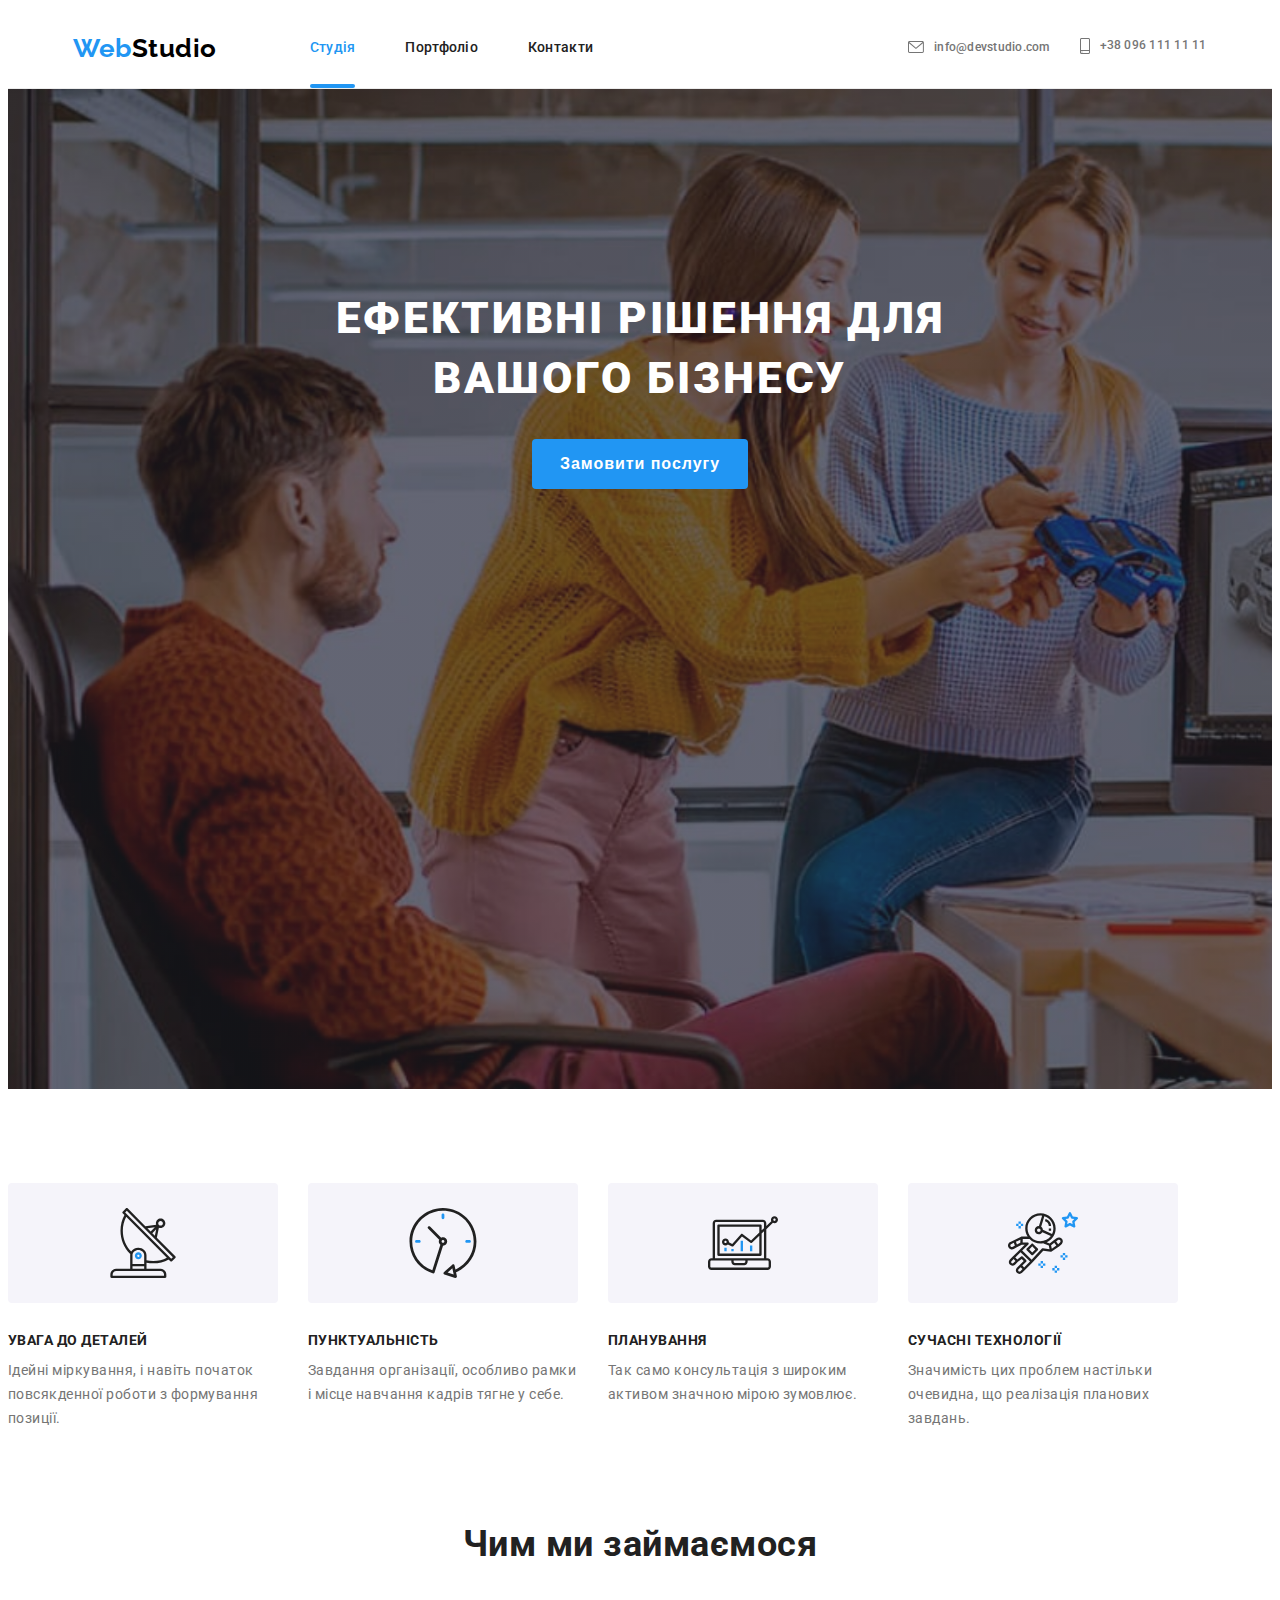
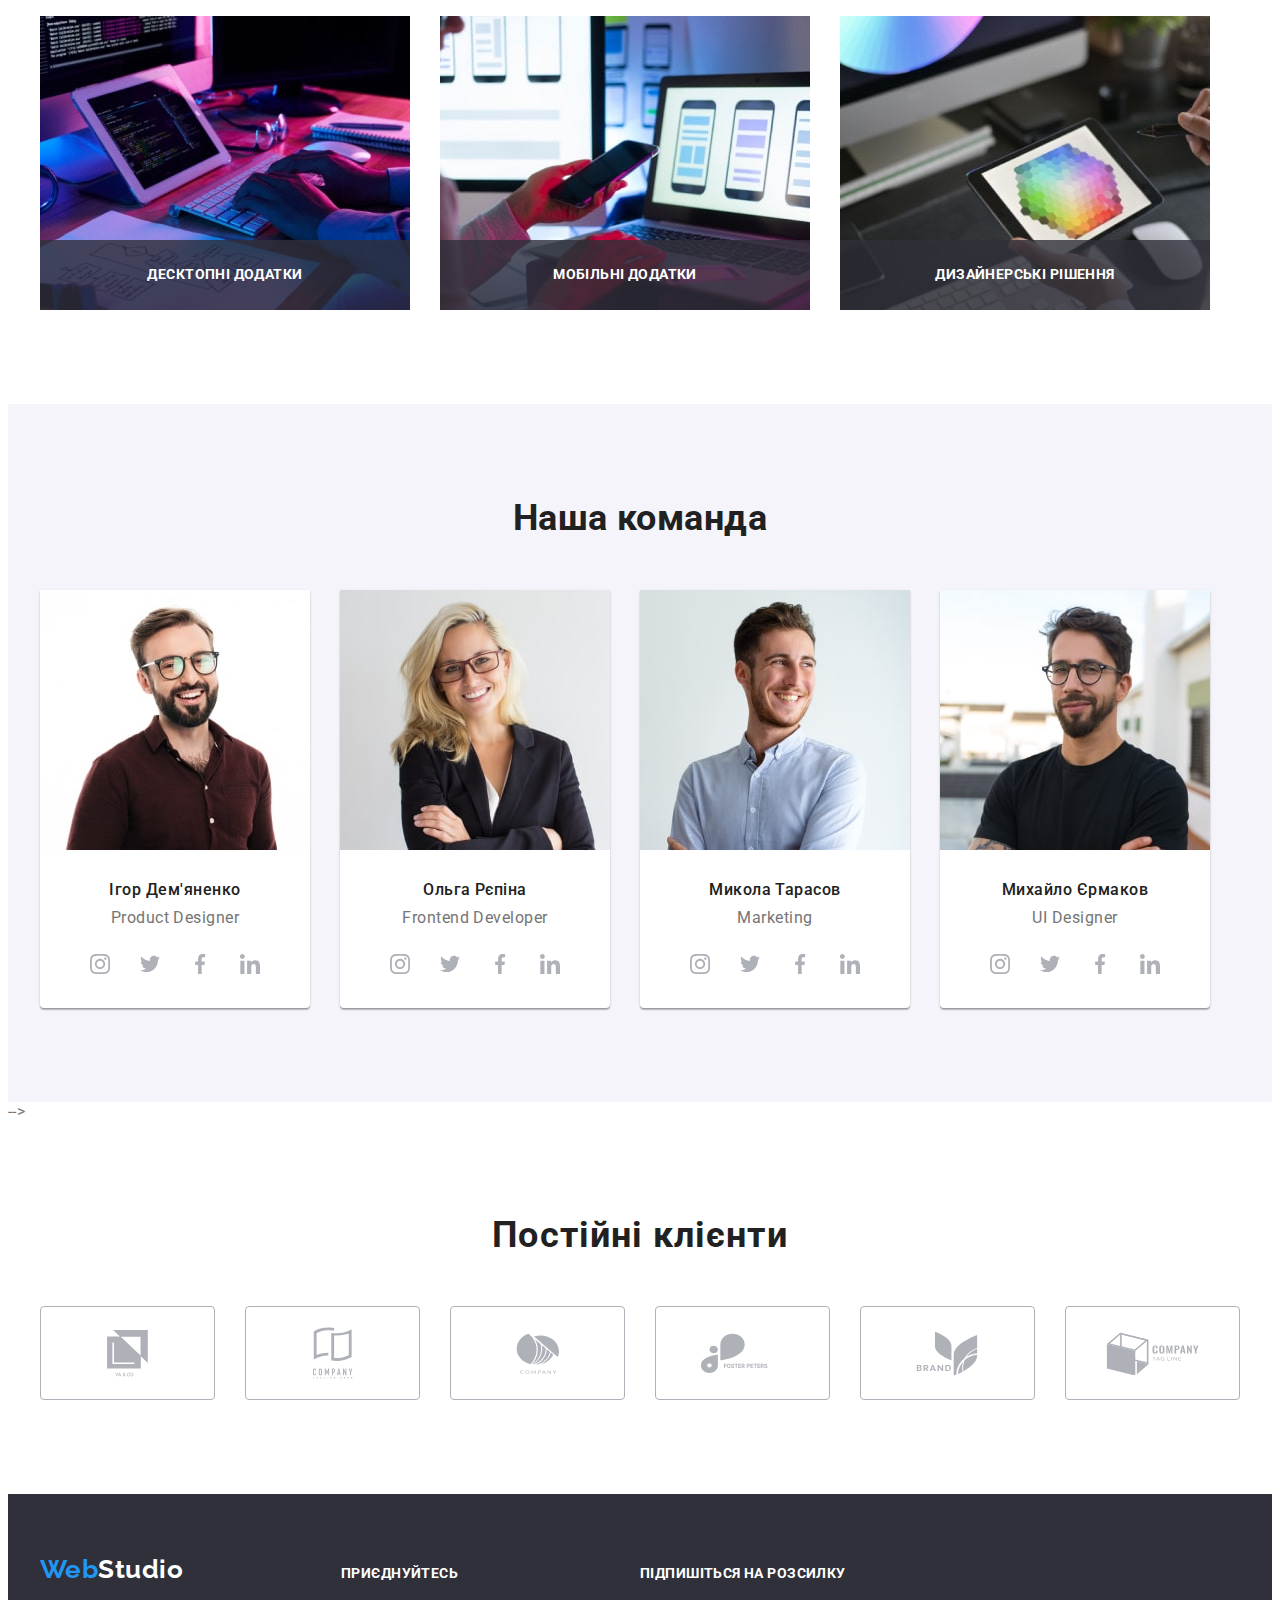
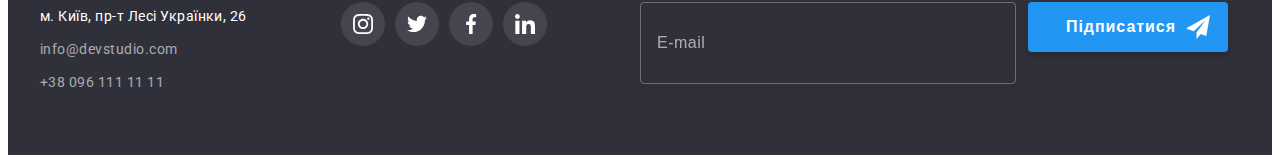
==== commit 786b64f0: "done" ====
--- a/index.html
+++ b/index.html
@@ -125,7 +125,8 @@
 
     <main>
       <!--Эффектив-->
-      <section class="hero">
+   <section class="hero">
+    <div class="container">
         <h1 class="hero__title">Ефективні рішення для вашого бізнесу</h1>
         <button class="hero__button" type="button" data-modal-open>
           Замовити послугу
@@ -208,11 +209,11 @@
               </button>
             </form>
           </div>
-        </div>
+        </div></div>
       </section>
       <!--Особенности-->
-      <section class="feature">
-        <div class="container">
+   <section class="feature">
+       
           <h2 class="visually-hidden">Особливості</h2>
           <ul class="feature__list">
             <li class="feature__item">
@@ -266,7 +267,7 @@
         </div>
       </section>
       <!--Чем мы занимаемся-->
-      <section class="occupation">
+    <section class="occupation">
         <div class="container">
           <h2 class="occupation__title">Чим ми займаємося</h2>
           <ul class="occupation__list">
@@ -325,7 +326,7 @@
         </div>
       </section>
       <!--Команда-->
-      <section class="section">
+   <section class="section">
         <div class="container">
           <h2 class="section__title">Наша команда</h2>
           <ul class="team">
@@ -539,8 +540,8 @@
             </li>
           </ul>
         </div>
-      </section>
-      <section class="client">
+      </section>-->
+   <section class="client">
         <div class="container">
           <h2 class="client__title">Постійні клієнти</h2>
           <ul class="client__list">
@@ -585,7 +586,7 @@
       </section>
     </main>
     <!--Футер-->
-    <footer class="footer">
+  <footer class="footer">
       <div class="container">
         <ul class="footer__list">
           <li class="footer__item footer__item--adress">
--- a/css/main.min.css
+++ b/css/main.min.css
@@ -1 +1 @@
-.navigation__link--current::after{content:"";display:block;width:100%;height:3.75px;background-color:#2196f3;bottom:0;left:0;border-radius:2px}.adress__link:hover,.adress__map:hover,.contacts__link--menu:hover,.contacts__link:hover,.navigation__link:hover,.adress__link:focus,.adress__map:focus,.contacts__link--menu:focus,.contacts__link:focus,.navigation__link:focus{color:#2196f3}.project-work,.occupation__list{display:flex;flex-wrap:wrap}.header{background-color:#fff;border-bottom:1px solid #ececec;position:relative}.header__container{display:flex;align-items:center;justify-content:center}.logo{font-family:Raleway,cursive;font-weight:700;font-size:26px;line-height:1.19;text-decoration:none;color:#2196f3;justify-content:center;align-items:center;display:flex;padding-top:16px;padding-bottom:16px}@media screen and (min-width: 768px){.logo{padding-top:26px;padding-bottom:26px}}@media screen and (min-width: 1200px){.logo{padding-top:24px;padding-bottom:24px}}.logo__accent{color:#000}.logos{color:#fff}@media screen and (min-width: 768px){.navigation__item:not(:last-child){margin-right:50px}}.navigation__list{display:flex}@media screen and (min-width: 768px){.navigation__list{margin-left:88px;margin-right:87px}}@media screen and (min-width: 1200px){.navigation__list{margin-left:93px;margin-right:315px}}.navigation__link{position:relative;padding-top:32px;padding-bottom:32px;display:block;font-weight:500;font-size:14px;line-height:1.14;letter-spacing:.02em;text-decoration:none;color:#212121;transition:color 250ms cubic-bezier(0.4, 0, 0.2, 1)}.navigation__link--current{color:#2196f3;text-decoration:none}.navigation__link--current::after{position:absolute}@media screen and (min-width: 768px)and (max-width: 1200px){.contacts{display:flex;flex-direction:column;justify-content:center;align-items:baseline}}@media screen and (min-width: 1200px){.contacts{justify-content:center;align-items:center;display:flex;flex-direction:row;margin-bottom:0}}.contacts__link{justify-content:center;align-items:center;display:flex;font-weight:500;font-size:12px;line-height:1.16;letter-spacing:.02em;text-decoration:none;color:#757575;transition:color 250ms cubic-bezier(0.4, 0, 0.2, 1)}.contacts__link:hover .contacts__icon{fill:#2196f3}.contacts__link:focus .contacts__icon{fill:#2196f3}@media screen and (min-width: 1200px){.contacts__link{justify-content:center;align-items:center;display:inline-flex}}@media screen and (max-width: 1199px){.contacts__item:not(:last-child){margin-bottom:10px}}@media screen and (min-width: 1200px){.contacts__item:not(:last-child){margin-right:30px}}.contacts__icon{margin-right:8px;fill:#757575;transition:fill 250ms cubic-bezier(0.4, 0, 0.2, 1)}@media screen and (min-width: 1200px){.contacts__icon{margin-right:10px}}.header__model{display:none}@media screen and (min-width: 768px){.header__model{display:flex}.header__mobile{display:none}}.navigation-menu__button{display:inline-flex;align-items:center;justify-content:center;align-content:center;margin-left:auto;margin-bottom:auto;margin-top:auto;border:0;background-color:rgba(0,0,0,0);width:40px;height:40px;z-index:2}@media screen and (min-width: 768px){.navigation-menu__button{display:none}}.navigation-menu__button .menu-btn__close{display:none}.navigation-menu__button.is-open .menu-btn__close{display:block}.navigation-menu__button.is-open .menu-btn__menu{display:none}.header__mobile{padding:40px;display:none;flex-direction:column;position:absolute;top:0;left:0;background-color:#fff;width:100vw;height:100vh}@media screen and (min-width: 768px){.header__mobile{display:none}}.header__mobile.is-open{display:flex;z-index:1}@media screen and (min-width: 768px){.header__mobile.is-open{display:none}}.social-menu{margin-top:auto;display:flex;align-items:flex-start}@media screen and (min-width: 768px){.social-menu{display:none}}.social-menu__link{text-decoration:none;font-weight:500;font-size:18px;line-height:1.22;letter-spacing:.02em;color:#2196f3}.social-menu__item:not(:last-child){margin-right:10px;flex-wrap:wrap}.social-menu__item:not(:last-child)::after{content:"";margin-left:10px;border-right:1px solid rgba(33,33,33,.2)}@media screen and (min-width: 768px){.navigation__list--menu{display:none}}.navigation__item--menu{text-align:left;font-weight:500;font-size:40px;line-height:1.175;letter-spacing:.02em}.navigation__item--menu:not(:last-child){margin-bottom:32px}.navigation__link--menu{text-decoration:none;color:#212121}.navigation__link--menu:hover,.navigation__link--menu:focus{color:#2196f3}.menu-btn__menu:hover,.menu-btn__close:hover,.menu-btn__menu:focus,.menu-btn__close:focus{fill:#2196f3}.contacts--menu{margin-top:auto}@media screen and (min-width: 768px){.contacts--menu{display:none}.contacts--menu .contacts__item--menu{font-weight:500;font-size:24px;line-height:1.16;letter-spacing:.02em}.contacts--menu .contacts__item--menu:not(:last-child){margin-bottom:32px}}.contacts__link--menu{text-decoration:none;color:#757575;font-weight:500;font-size:24px;line-height:28px;letter-spacing:.02em}.contacts__item--menu:not(:last-child){margin-bottom:32px}.hero{max-width:100%;height:400px;margin:0 auto;padding-top:118px;padding-bottom:118px;text-align:center;background-color:#2f303a;background-repeat:no-repeat;background-size:cover;background-image:linear-gradient(rgba(47, 48, 58, 0.4), rgba(47, 48, 58, 0.4)),url("../images/mobile/hero.jpg")}@media screen and (min-width: 480px){.hero{background-image:linear-gradient(rgba(47, 48, 58, 0.4), rgba(47, 48, 58, 0.4)),url("../images/tablet/hero.jpg")}}@media screen and (min-width: 768px){.hero{background-image:linear-gradient(rgba(47, 48, 58, 0.4), rgba(47, 48, 58, 0.4)),url("../images/desktop/hero.jpg")}}@media screen and (min-width: 1200px){.hero{height:600px;padding-top:200px;padding-bottom:200px}}.hero__title{max-width:360px;margin:0 auto;font-weight:900;font-size:26px;line-height:1.6;text-align:center;letter-spacing:.06em;text-transform:uppercase;color:#fff}@media screen and (min-width: 1200px){.hero__title{max-width:696px;margin:0 auto;font-weight:900;font-size:44px;line-height:1.36}}@media screen and (max-width: 480px)and (min-device-pixel-ratio: 2),screen and (max-width: 480px)and (--webkit-min-device-pixel-ratio: 2),screen and (max-width: 480px)and (-webkit-min-device-pixel-ratio: 2),screen and (max-width: 480px)and (min-resolution: 192dpi),screen and (max-width: 480px)and (min-resolution: 2dppx){.heroi__box{background-image:url("../images/mobile/hero@2x.jpg")}}@media screen and (min-width: 481px)and (min-device-pixel-ratio: 2),screen and (min-width: 481px)and (--webkit-min-device-pixel-ratio: 2),screen and (min-width: 481px)and (-webkit-min-device-pixel-ratio: 2),screen and (min-width: 481px)and (min-resolution: 192dpi),screen and (min-width: 481px)and (min-resolution: 2dppx){.heroi__box{background-image:url("../images/tablet/hero@2x.jpg")}}@media screen and (min-width: 768px)and (min-device-pixel-ratio: 2),screen and (min-width: 768px)and (--webkit-min-device-pixel-ratio: 2),screen and (min-width: 768px)and (-webkit-min-device-pixel-ratio: 2),screen and (min-width: 768px)and (min-resolution: 192dpi),screen and (min-width: 768px)and (min-resolution: 2dppx){.heroi__box{background-image:url("../images/desktop/hero@2x.jpg")}}.hero__button{border-radius:4px;padding-top:10px;padding-bottom:10px;margin-top:30px;height:50px;font-weight:700;font-size:16px;line-height:1.87;align-items:center;text-align:center;letter-spacing:.06em;color:#fff;background-color:#2196f3;transition:250ms cubic-bezier(0.4, 0, 0.2, 1)}@media screen and (min-width: 480px){.hero__button{width:200px}}@media screen and (min-width: 1200px){.hero__button{width:216px}}.backdrop{position:fixed;top:50%;left:50%;width:450px;height:609px;background-color:rgba(0,0,0,.2);transition:250ms cubic-bezier(0.4, 0, 0.2, 1);z-index:2;transform:translate(-50%, -50%)}.backdrop__modal{overflow:scroll;min-width:370px;min-height:342px;background-color:#fff;position:absolute;top:50%;left:50%;transform:translate(-50%, -50%)}@media screen and (min-width: 1200px){.backdrop__modal{min-width:528px;min-height:581px}}.backdrop.is-hidden{opacity:0;pointer-events:none;overflow:visible;transition:250ms cubic-bezier(0.4, 0, 0.2, 1)}.backdrop.is-hidden .backdrop__modal{transform:translate(-50%, -50%)}.backdrop__button{width:30px;height:30px;background-color:#fff;border-radius:50%;justify-content:center;align-items:center;display:flex;border:1px solid rgba(0,0,0,.1019607843);padding:0;margin-left:auto;margin-top:8px;margin-right:8px;transition:fill 250ms cubic-bezier(0.4, 0, 0.2, 1);cursor:pointer}.backdrop__button:hover .backdrop__icon{fill:#2196f3}.backdrop__button:focus .backdrop__icon{fill:#2196f3}.backdrop__icon{transition:fill 250ms cubic-bezier(0.4, 0, 0.2, 1);cursor:pointer}.form-modal{padding-bottom:40px;padding-left:40px;padding-right:40px;width:100%;height:100%;margin-left:auto;margin-right:auto}.form-modal__title{max-width:360px;font-weight:700;font-size:20px;line-height:1.5;text-align:center;letter-spacing:.03em;margin:0 auto 12px auto;color:#212121}.form-modal__content{display:flex;flex-direction:column;margin-bottom:10px;position:relative}.form-modal__label{font-weight:400;font-size:12px;line-height:1.16;letter-spacing:.01em;color:#757575;text-align:start;margin-top:0;margin-bottom:4px}.form-modal__input{width:370px;height:40px;padding-left:30px;padding-top:11px;padding-bottom:11px;padding-right:30px}@media screen and (min-width: 1200px){.form-modal__input{width:448px}}.form-modal__input:hover~.form-modal__icon{fill:#2196f3}.form-modal__input:focus~.form-modal__icon{fill:#2196f3}.form-modal__textarea{width:370px;height:120px;padding:12px 16px}@media screen and (min-width: 1200px){.form-modal__textarea{width:448px}}.form-modal__textarea::-moz-placeholder{font-weight:400;font-size:12px;line-height:1.16;letter-spacing:.01em;color:rgba(117,117,117,.5)}.form-modal__textarea:-ms-input-placeholder{font-weight:400;font-size:12px;line-height:1.16;letter-spacing:.01em;color:rgba(117,117,117,.5)}.form-modal__textarea::placeholder{font-weight:400;font-size:12px;line-height:1.16;letter-spacing:.01em;color:rgba(117,117,117,.5)}.form-modal__input,.form-modal__textarea{margin-top:0;margin-bottom:0;outline:0;border:1px solid rgba(33,33,33,.2);border-radius:4px;transition:fill,border 250ms cubic-bezier(0.4, 0, 0.2, 1)}.form-modal__input:hover,.form-modal__textarea:hover,.form-modal__input:focus,.form-modal__textarea:focus{border:1px solid #2196f3;border-radius:4px}.form-modal__icon{position:absolute;top:0;left:12px;transform:translateY(160%);transition:fill 250ms cubic-bezier(0.4, 0, 0.2, 1)}.form-modal__checkbox{margin-top:20px;margin-bottom:30px}.form-modal__checkbox--input{position:absolute;width:1px;height:1px;margin:-1px;bottom:0;padding:0;clip:rect(0 0 0 0);overflow:hidden}.form-modal__checkbox--label{font-weight:400;letter-spacing:.03em;color:#757575;justify-content:center;align-items:center;display:flex}@media screen and (min-width: 480px){.form-modal__checkbox--label{font-size:12px;line-height:1.16}}@media screen and (min-width: 768px){.form-modal__checkbox--label{font-size:12px;line-height:1.16}}@media screen and (min-width: 1200px){.form-modal__checkbox--label{font-size:14px;line-height:1.71}}.form-modal__checkbox--icon::before{content:" ";display:block;align-self:center;width:16px;height:15px;border:2px solid #212121;box-shadow:0px 4px 4px rgba(0,0,0,.25);border-radius:2px;margin-right:7px}.form-modal__checkbox--input:checked+.form-modal__checkbox--label .form-modal__checkbox--icon::before{content:" ";width:16px;height:15px;background-color:#2196f3;background-image:url("../images/check.svg");background-size:contain;background-origin:border-box;border-radius:2px;border:2px solid #2196f3}.form-modal__checkbox--link{-webkit-text-decoration-line:underline;text-decoration-line:underline;color:#2196f3}.form-modal__button{cursor:pointer;width:200px;height:50px;background-color:#2196f3;box-shadow:0px 4px 4px rgba(0,0,0,.15);border-radius:4px;font-weight:700;font-size:16px;line-height:1.8;justify-content:center;align-items:center;display:flex;text-align:center;letter-spacing:.06em;color:#fff;margin-top:0;margin-bottom:0;margin-left:auto;margin-right:auto;padding:10px 52px}.feature{padding-top:60px;padding-bottom:60px}@media screen and (min-width: 1200px){.feature{padding-top:94px;padding-bottom:94px}}.feature__content{background-color:#f5f4fa;border-radius:4px;justify-content:center;align-items:center;display:flex;height:120px}@media screen and (max-width: 767px){.feature__item:not(:last-child){margin-bottom:30px}}@media screen and (min-width: 768px){.feature__item{width:354px;margin-bottom:0}}@media screen and (min-width: 1200px){.feature__item{width:270px;margin-bottom:0}}@media screen and (min-width: 768px){.feature__list{display:flex;flex-wrap:wrap;gap:30px}}.feature__icon{width:70px;height:70px;justify-content:center;align-items:center;display:flex}.feature__title{margin-right:0;margin-left:0;margin-top:30px;margin-bottom:10px;font-weight:700;font-size:14px;line-height:1.14;text-transform:uppercase;color:#212121;text-align:center}@media screen and (min-width: 768px){.feature__title{text-align:left}}.feature__text{margin:0;font-weight:400;font-size:14px;line-height:1.7}@media screen and (min-width: 1200px){.occupation{display:block}}.occupation{padding-bottom:94px}@media screen and (max-width: 1199px){.occupation{display:none}}.occupation__title{margin-top:0;margin-bottom:50px;font-weight:700;font-size:36px;line-height:1.16;text-align:center;color:#212121}.occupation__item{width:370px;height:294px;margin-right:30px;position:relative}.occupation__item:nth-child(3n){margin-right:0}.occupation__content{background:rgba(47,48,58,.8);position:absolute;width:100%;height:70px;margin:0;bottom:0;right:0}.occupation__text{font-weight:700;font-size:14px;line-height:1.14;text-align:center;letter-spacing:.03em;text-transform:uppercase;color:#fff;padding-top:27px;padding-bottom:27px;margin:0}@media screen and (min-width: 1200px){.occupation{display:block}}.section{padding-top:60px;padding-bottom:60px;background-color:#f5f4fa}@media screen and (min-width: 1200px){.section{padding-top:94px;padding-bottom:94px}}.section__title{margin-top:0;margin-bottom:30px;font-weight:700;font-size:36px;line-height:1.16;text-align:center;color:#212121}@media screen and (min-width: 480px){.section__title{font-size:28px;line-height:1.17}}@media screen and (min-width: 1200px){.section__title{font-size:36px;line-height:1.16;margin-bottom:50px}}.team__content{padding-top:30px;padding-bottom:24px}@media screen and (min-width: 768px){.team{display:flex;flex-wrap:wrap;gap:30px}}.team__item{box-shadow:0px 1px 3px rgba(0,0,0,.12),0px 1px 1px rgba(0,0,0,.14),0px 2px 1px rgba(0,0,0,.2);border-radius:0px 0px 4px 4px;border-radius:0px 0px 4px 4px;background-color:#fff}@media screen and (max-width: 767px){.team__item{width:450px}.team__item:not(:last-child){margin-bottom:30px}}@media screen and (min-width: 768px){.team__item{width:354px;margin:0}}@media screen and (min-width: 1200px){.team__item{width:270px;margin:0}}.team__title{margin-top:0;margin-bottom:10px;font-weight:500;font-size:16px;line-height:1.19;text-align:center;color:#212121}.team__text{margin-top:0;margin-bottom:16px;font-weight:400;font-size:16px;line-height:1.18;text-align:center}.social{justify-content:center;align-items:center;display:flex}.social__item:not(:last-child){margin-right:10px}.social__link{border-radius:50%;justify-content:center;align-items:center;display:flex;width:40px;height:40px;background-color:#fff;transition:background-color 250ms cubic-bezier(0.4, 0, 0.2, 1)}.social__link:hover{background-color:#2196f3}.social__link:focus{background-color:#2196f3}.social__icon{width:20px;height:20px;fill:#afb1b8;transition:fill 250ms cubic-bezier(0.4, 0, 0.2, 1)}.social__link:hover .social__icon,.social__link:focus .social__icon{fill:#fff}.client{padding-top:60px;padding-bottom:60px}@media screen and (min-width: 1200px){.client{padding-top:94px;padding-bottom:94px}}.client__title{margin-top:0;margin-bottom:30px;margin-left:0;margin-right:0;text-align:center;letter-spacing:.03em;color:#212121}@media screen and (min-width: 480px){.client__title{font-size:28px;line-height:1.17}}@media screen and (min-width: 1200px){.client__title{font-size:36px;line-height:1.16;margin-bottom:50px}}.client__list{justify-content:center;align-items:center;display:flex;flex-wrap:wrap;margin:-15px}@media screen and (min-width: 1200px){.client__list{flex-wrap:nowrap}}.client__item{width:calc((100% - 60px)/2);margin:15px}@media screen and (min-width: 768px){.client__item{width:calc((100% - 90px)/3);margin:15px}}.client__link{border:1px solid #afb1b8;border-radius:4px;height:92px;justify-content:center;align-items:center;display:flex;transition:border 250ms cubic-bezier(0.4, 0, 0.2, 1)}.client__link:hover{border:1px solid #2196f3}.client__link:focus{border:1px solid #2196f3}.client__icon{justify-content:center;align-items:center;display:flex;fill:#afb1b8;transition:fill 250ms cubic-bezier(0.4, 0, 0.2, 1)}.client__link:hover .client__icon,.client__link:focus .client__icon{fill:#2196f3}.section-project{padding-top:60px;padding-bottom:60px}@media screen and (min-width: 1200px){.section-project{padding-top:94px;padding-bottom:94px}}.filter-project{margin-top:0;margin-bottom:35px;flex-wrap:wrap}@media screen and (max-width: 768px){.filter-project{display:flex}}@media screen and (min-width: 768px){.filter-project{margin-bottom:30px;justify-content:center;align-items:center;display:flex}}@media screen and (min-width: 1200px){.filter-project{margin-bottom:50px}}.filter-project__button{border-radius:4px;padding:6px 24px;cursor:pointer;font-weight:500;font-size:16px;line-height:1.62;color:#212121;transition:color,background-color 250ms cubic-bezier(0.4, 0, 0.2, 1)}.filter-project__item{align-items:flex-start;text-align:left;border-radius:4px;transition:box-shadow 250ms cubic-bezier(0.4, 0, 0.2, 1)}.filter-project__item:not(:last-child){margin-right:8px}.filter-project__item:nth-child(3n){margin-right:16px}@media screen and (max-width: 767px){.filter-project__item:not(:last-child){margin-bottom:15px}}.filter-project__item:hover,.filter-project__item:focus{box-shadow:0px 3px 1px rgba(0,0,0,.1),0px 1px 2px rgba(0,0,0,.08),0px 2px 2px rgba(0,0,0,.12);border-radius:4px}.filter-project .filter-project__button:hover,.filter-project .filter-project__button:focus{color:#fff;background-color:#2196f3}.project-work{margin:-15px}.project-work__link{text-decoration:none}@media screen and (max-width: 767px){.project-work{margin-left:auto;margin-right:auto}}.project-work__item{background-color:#fff;border:1px solid #eee;transition:box-shadow 250ms cubic-bezier(0.4, 0, 0.2, 1)}@media screen and (max-width: 767px){.project-work__item{width:450px}.project-work__item:not(:last-child){margin-bottom:30px}}@media screen and (min-width: 768px){.project-work__item{width:calc((100% - 60px)/2);margin:15px}}@media screen and (min-width: 1200px){.project-work__item{width:calc((100% - 90px)/3);margin:15px}}.project-work__item:hover{box-shadow:0px 1px 1px rgba(0,0,0,.12),0px 4px 4px rgba(0,0,0,.06),1px 4px 6px rgba(0,0,0,.16)}.project-work__overlay{position:relative;overflow:hidden;transition:250ms cubic-bezier(0.4, 0, 0.2, 1)}.project-work__meta{position:absolute;bottom:0;left:0;margin:0;width:100%;height:100%;background-color:#2196f3;padding:63px 24px;transform:translateY(100%);opacity:0;overflow:hidden;transition:250ms cubic-bezier(0.4, 0, 0.2, 1)}.project-work__link:hover .project-work__meta{opacity:1}.project-work__link:hover .project-work__meta{transform:translateY(0)}.project-work__content{padding:20px 24px}.project-work__text{font-weight:400;font-size:18px;line-height:1.5;letter-spacing:.03em;color:#fff;margin:0}.project-work__title{margin-top:0;margin-bottom:4px;font-weight:700;font-size:18px;line-height:2;letter-spacing:.06em;text-decoration:none;color:#212121}.project-work__product{margin-top:0;margin-bottom:0;font-weight:400;font-size:16px;line-height:1.87;text-decoration:none;color:#757575}.footer{margin-top:0;margin-bottom:0;padding-top:60px;padding-bottom:60px;background-color:#2f303a;text-align:center}.footer-logo{padding:0}@media screen and (min-width: 1200px){.footer__navigation{margin-right:70px;display:flex;flex-direction:column;align-items:flex-start;text-align:start}}@media screen and (min-width: 768px)and (max-width: 1199px){.footer__list{display:flex;flex-wrap:wrap;flex-basis:calc((100% - 10px)/2);justify-content:space-around}}@media screen and (min-width: 1200px){.footer__list{display:flex}}@media screen and (max-width: 768px){.footer__item{display:flex;flex-direction:column;align-items:center;justify-content:space-evenly;margin-bottom:60px}}.adress__list{margin-top:20px}.adress__item:not(:last-child){margin-bottom:9px}.adress__map{font-weight:400;font-size:14px;line-height:1.71;text-decoration:none;font-style:normal;color:#fff;transition:color 250ms cubic-bezier(0.4, 0, 0.2, 1)}.adress__link{font-weight:400;font-size:14px;line-height:1.71;text-decoration:none;font-style:normal;color:rgba(255,255,255,.6);transition:color 250ms cubic-bezier(0.4, 0, 0.2, 1)}.social-networks{justify-content:center;align-items:center;display:flex;margin-bottom:37px}.social-networks .footer__item--form{width:570px}@media screen and (max-width: 1199px){.footer__item--form{display:flex;flex-direction:column;align-items:center;justify-content:space-evenly;margin-top:60px}}@media screen and (min-width: 1200px){.footer__item--form{display:flex;flex-wrap:wrap;height:100px;margin-top:12px;margin-left:93px}}.social-networks__item:not(:last-child){margin-right:10px}.footer-form{justify-content:center;align-items:center;display:flex}.footer-form__text{text-align:left}.footer-form__button{margin-left:12px;justify-content:center;align-items:center;display:flex;text-align:center}@media screen and (min-width: 1200px){.footer__item--social{margin-top:12px}}.social-networks{margin-bottom:37px}.social-networks__text{font-weight:700;font-size:14px;line-height:1.14;letter-spacing:.03em;text-transform:uppercase;color:#fff;margin-top:0;margin-bottom:20px;text-align:center}@media screen and (min-width: 1200px){.social-networks__text{text-align:start}}.social-networks__item:not(:last-child){margin-right:10px}.social-networks__link{border-radius:50%;justify-content:center;align-items:center;display:flex;width:44px;height:44px;background-color:rgba(255,255,255,.1);transition:250ms cubic-bezier(0.4, 0, 0.2, 1)}.social-networks__link:hover{background-color:#2196f3}.social-networks__link:focus{background-color:#2196f3}.social-networks__icon{fill:#fff}.footer-form__text{font-weight:700;font-size:14px;line-height:1.14;letter-spacing:.03em;text-transform:uppercase;color:#fff;margin-bottom:20px;margin-top:0;display:block}@media screen and (min-width: 1200px){.footer-form__text{flex-basis:100%}}.footer-form__input{width:358px;height:50px;border:1px solid rgba(255,255,255,.3);filter:drop-shadow(0px 4px 4px rgba(0, 0, 0, 0.15));border-radius:4px;background-color:rgba(0,0,0,0);padding:0;outline:0;padding-left:16px;padding-top:15px;padding-bottom:15px;color:#fff;margin-bottom:20px}.footer-form__input::-moz-placeholder{font-weight:400;font-size:16px;line-height:1.25;justify-content:center;align-items:center;display:flex;letter-spacing:.03em;color:rgba(255,255,255,.6)}.footer-form__input:-ms-input-placeholder{font-weight:400;font-size:16px;line-height:1.25;justify-content:center;align-items:center;display:flex;letter-spacing:.03em;color:rgba(255,255,255,.6)}.footer-form__input::placeholder{font-weight:400;font-size:16px;line-height:1.25;justify-content:center;align-items:center;display:flex;letter-spacing:.03em;color:rgba(255,255,255,.6)}.footer-form__icon{margin-left:10px;margin-right:8px;text-align:center}@media screen and (min-width: 1200px){.footer__meta{display:flex;margin-bottom:34px}}.footer-form__button{width:200px;height:50px;background-color:#2196f3;box-shadow:0px 4px 4px rgba(0,0,0,.15);border-radius:4px;font-weight:700;font-size:16px;line-height:1.87;justify-content:center;align-items:center;display:inline-flex;text-align:center;letter-spacing:.06em;color:#fff;padding-top:10px;padding-bottom:10px;padding-left:28px;padding-right:0}.adress{width:231px}body{color:#757575;font-family:Roboto,sans-serif;letter-spacing:.03em}ul{list-style:none;margin:0;padding:0}button{border:none}textarea{resize:none}.container{margin:0 auto;padding:0 15px}@media screen and (min-width: 480px){.container{width:480px}}@media screen and (min-width: 768px){.container{width:768px}}@media screen and (min-width: 1200px){.container{width:1200px}}.visually-hidden{position:absolute;width:1px;height:1px;margin:-1px;border:0;padding:0;white-space:nowrap;-webkit-clip-path:inset(100%);clip-path:inset(100%);clip:rect(0 0 0 0);overflow:hidden}img{width:100%;height:auto;display:block}/*# sourceMappingURL=main.min.css.map */+.navigation__link--current::after{content:"";display:block;width:100%;height:3.75px;background-color:#2196f3;bottom:0;left:0;border-radius:2px}.adress__link:hover,.adress__map:hover,.contacts__link--menu:hover,.contacts__link:hover,.navigation__link:hover,.adress__link:focus,.adress__map:focus,.contacts__link--menu:focus,.contacts__link:focus,.navigation__link:focus{color:#2196f3}.project-work,.occupation__list{display:flex;flex-wrap:wrap}.header{background-color:#fff;border-bottom:1px solid #ececec;position:relative}.header__container{display:flex;align-items:center;justify-content:center}.logo{font-family:Raleway,cursive;font-weight:700;font-size:26px;line-height:1.19;text-decoration:none;color:#2196f3;justify-content:center;align-items:center;display:flex;padding-top:16px;padding-bottom:16px}@media screen and (min-width: 768px){.logo{padding-top:26px;padding-bottom:26px}}@media screen and (min-width: 1200px){.logo{padding-top:24px;padding-bottom:24px}}.logo__accent{color:#000}.logos{color:#fff}@media screen and (min-width: 768px){.navigation__item:not(:last-child){margin-right:50px}}.navigation__list{display:flex}@media screen and (min-width: 768px){.navigation__list{margin-left:88px;margin-right:87px}}@media screen and (min-width: 1200px){.navigation__list{margin-left:93px;margin-right:315px}}.navigation__link{position:relative;padding-top:32px;padding-bottom:32px;display:block;font-weight:500;font-size:14px;line-height:1.14;letter-spacing:.02em;text-decoration:none;color:#212121;transition:color 250ms cubic-bezier(0.4, 0, 0.2, 1)}.navigation__link--current{color:#2196f3;text-decoration:none}.navigation__link--current::after{position:absolute}@media screen and (min-width: 768px)and (max-width: 1200px){.contacts{display:flex;flex-direction:column;justify-content:center;align-items:baseline}}@media screen and (min-width: 1200px){.contacts{justify-content:center;align-items:center;display:flex;flex-direction:row;margin-bottom:0}}.contacts__link{justify-content:center;align-items:center;display:flex;font-weight:500;font-size:12px;line-height:1.16;letter-spacing:.02em;text-decoration:none;color:#757575;transition:color 250ms cubic-bezier(0.4, 0, 0.2, 1)}.contacts__link:hover .contacts__icon{fill:#2196f3}.contacts__link:focus .contacts__icon{fill:#2196f3}@media screen and (min-width: 1200px){.contacts__link{justify-content:center;align-items:center;display:inline-flex}}@media screen and (max-width: 1199px){.contacts__item:not(:last-child){margin-bottom:10px}}@media screen and (min-width: 1200px){.contacts__item:not(:last-child){margin-right:30px}}.contacts__icon{margin-right:8px;fill:#757575;transition:fill 250ms cubic-bezier(0.4, 0, 0.2, 1)}@media screen and (min-width: 1200px){.contacts__icon{margin-right:10px}}.header__model{display:none}@media screen and (min-width: 768px){.header__model{display:flex}.header__mobile{display:none}}.navigation-menu__button{display:inline-flex;align-items:center;justify-content:center;align-content:center;margin-left:auto;margin-bottom:auto;margin-top:auto;border:0;background-color:rgba(0,0,0,0);width:40px;height:40px;z-index:2}@media screen and (min-width: 768px){.navigation-menu__button{display:none}}.navigation-menu__button .menu-btn__close{display:none}.navigation-menu__button.is-open .menu-btn__close{display:block}.navigation-menu__button.is-open .menu-btn__menu{display:none}.header__mobile{padding:40px;display:none;flex-direction:column;position:absolute;top:0;left:0;background-color:#fff;width:100vw;height:100vh}@media screen and (min-width: 768px){.header__mobile{display:none}}.header__mobile.is-open{display:flex;flex-wrap:wrap;z-index:1}@media screen and (min-width: 768px){.header__mobile.is-open{display:none}}.social-menu{margin-top:auto;display:flex;align-items:flex-start;flex-wrap:wrap}@media screen and (min-width: 768px){.social-menu{display:none}}.social-menu__link{text-decoration:none;font-weight:500;font-size:18px;line-height:1.22;letter-spacing:.02em;color:#2196f3}.social-menu__item:not(:last-child){margin-right:10px;flex-wrap:wrap}.social-menu__item:not(:last-child)::after{content:"";margin-left:10px;border-right:1px solid rgba(33,33,33,.2)}@media screen and (min-width: 768px){.navigation__list--menu{display:none}}.navigation__item--menu{text-align:left;font-weight:500;font-size:40px;line-height:1.175;letter-spacing:.02em}.navigation__item--menu:not(:last-child){margin-bottom:32px}.navigation__link--menu{text-decoration:none;color:#212121}.navigation__link--menu:hover,.navigation__link--menu:focus{color:#2196f3}.menu-btn__menu:hover,.menu-btn__close:hover,.menu-btn__menu:focus,.menu-btn__close:focus{fill:#2196f3}.contacts--menu{margin-top:auto}@media screen and (min-width: 768px){.contacts--menu{display:none}.contacts--menu .contacts__item--menu{font-weight:500;font-size:24px;line-height:1.16;letter-spacing:.02em}.contacts--menu .contacts__item--menu:not(:last-child){margin-bottom:32px}}.contacts__link--menu{text-decoration:none;color:#757575;font-weight:500;font-size:24px;line-height:28px;letter-spacing:.02em}.contacts__item--menu:not(:last-child){margin-bottom:32px}.hero{max-width:100%;height:400px;margin:0 auto;padding-top:118px;padding-bottom:118px;text-align:center;background-color:#2f303a;background-repeat:no-repeat;background-size:cover;background-image:linear-gradient(rgba(47, 48, 58, 0.4), rgba(47, 48, 58, 0.4)),url("../images/mobile/hero.jpg")}@media screen and (min-width: 480px){.hero{background-image:linear-gradient(rgba(47, 48, 58, 0.4), rgba(47, 48, 58, 0.4)),url("../images/tablet/hero.jpg")}}@media screen and (min-width: 768px){.hero{background-image:linear-gradient(rgba(47, 48, 58, 0.4), rgba(47, 48, 58, 0.4)),url("../images/desktop/hero.jpg")}}@media screen and (min-width: 1200px){.hero{height:600px;padding-top:200px;padding-bottom:200px}}.hero__title{max-width:360px;margin:0 auto;font-weight:900;font-size:26px;line-height:1.6;text-align:center;letter-spacing:.06em;text-transform:uppercase;color:#fff}@media screen and (min-width: 1200px){.hero__title{max-width:696px;margin:0 auto;font-weight:900;font-size:44px;line-height:1.36}}@media screen and (max-width: 480px)and (min-device-pixel-ratio: 2),screen and (max-width: 480px)and (--webkit-min-device-pixel-ratio: 2),screen and (max-width: 480px)and (-webkit-min-device-pixel-ratio: 2),screen and (max-width: 480px)and (min-resolution: 192dpi),screen and (max-width: 480px)and (min-resolution: 2dppx){.heroi__box{background-image:url("../images/mobile/hero@2x.jpg")}}@media screen and (min-width: 481px)and (min-device-pixel-ratio: 2),screen and (min-width: 481px)and (--webkit-min-device-pixel-ratio: 2),screen and (min-width: 481px)and (-webkit-min-device-pixel-ratio: 2),screen and (min-width: 481px)and (min-resolution: 192dpi),screen and (min-width: 481px)and (min-resolution: 2dppx){.heroi__box{background-image:url("../images/tablet/hero@2x.jpg")}}@media screen and (min-width: 768px)and (min-device-pixel-ratio: 2),screen and (min-width: 768px)and (--webkit-min-device-pixel-ratio: 2),screen and (min-width: 768px)and (-webkit-min-device-pixel-ratio: 2),screen and (min-width: 768px)and (min-resolution: 192dpi),screen and (min-width: 768px)and (min-resolution: 2dppx){.heroi__box{background-image:url("../images/desktop/hero@2x.jpg")}}.hero__button{border-radius:4px;padding-top:10px;padding-bottom:10px;margin-top:30px;height:50px;font-weight:700;font-size:16px;line-height:1.87;align-items:center;text-align:center;letter-spacing:.06em;color:#fff;background-color:#2196f3;transition:250ms cubic-bezier(0.4, 0, 0.2, 1)}@media screen and (min-width: 480px){.hero__button{width:200px}}@media screen and (min-width: 1200px){.hero__button{width:216px}}.backdrop{position:fixed;top:50%;left:50%;width:450px;height:609px;background-color:rgba(0,0,0,.2);transition:250ms cubic-bezier(0.4, 0, 0.2, 1);z-index:2;transform:translate(-50%, -50%)}.backdrop__modal{overflow:scroll;min-width:370px;min-height:342px;background-color:#fff;position:absolute;top:50%;left:50%;transform:translate(-50%, -50%)}@media screen and (min-width: 1200px){.backdrop__modal{min-width:528px;min-height:581px}}.backdrop.is-hidden{opacity:0;pointer-events:none;overflow:visible;transition:250ms cubic-bezier(0.4, 0, 0.2, 1)}.backdrop.is-hidden .backdrop__modal{transform:translate(-50%, -50%)}.backdrop__button{width:30px;height:30px;background-color:#fff;border-radius:50%;justify-content:center;align-items:center;display:flex;border:1px solid rgba(0,0,0,.1019607843);padding:0;margin-left:auto;margin-top:8px;margin-right:8px;transition:fill 250ms cubic-bezier(0.4, 0, 0.2, 1);cursor:pointer}.backdrop__button:hover .backdrop__icon{fill:#2196f3}.backdrop__button:focus .backdrop__icon{fill:#2196f3}.backdrop__icon{transition:fill 250ms cubic-bezier(0.4, 0, 0.2, 1);cursor:pointer}.form-modal{padding-bottom:40px;padding-left:40px;padding-right:40px;width:100%;height:100%;margin-left:auto;margin-right:auto}.form-modal__title{max-width:360px;font-weight:700;font-size:20px;line-height:1.5;text-align:center;letter-spacing:.03em;margin:0 auto 12px auto;color:#212121}.form-modal__content{display:flex;flex-direction:column;margin-bottom:10px;position:relative}.form-modal__label{font-weight:400;font-size:12px;line-height:1.16;letter-spacing:.01em;color:#757575;text-align:start;margin-top:0;margin-bottom:4px}.form-modal__input{width:370px;height:40px;padding-left:30px;padding-top:11px;padding-bottom:11px;padding-right:30px}@media screen and (min-width: 1200px){.form-modal__input{width:448px}}.form-modal__input:hover~.form-modal__icon{fill:#2196f3}.form-modal__input:focus~.form-modal__icon{fill:#2196f3}.form-modal__textarea{width:370px;height:120px;padding:12px 16px}@media screen and (min-width: 1200px){.form-modal__textarea{width:448px}}.form-modal__textarea::-moz-placeholder{font-weight:400;font-size:12px;line-height:1.16;letter-spacing:.01em;color:rgba(117,117,117,.5)}.form-modal__textarea:-ms-input-placeholder{font-weight:400;font-size:12px;line-height:1.16;letter-spacing:.01em;color:rgba(117,117,117,.5)}.form-modal__textarea::placeholder{font-weight:400;font-size:12px;line-height:1.16;letter-spacing:.01em;color:rgba(117,117,117,.5)}.form-modal__input,.form-modal__textarea{margin-top:0;margin-bottom:0;outline:0;border:1px solid rgba(33,33,33,.2);border-radius:4px;transition:fill,border 250ms cubic-bezier(0.4, 0, 0.2, 1)}.form-modal__input:hover,.form-modal__textarea:hover,.form-modal__input:focus,.form-modal__textarea:focus{border:1px solid #2196f3;border-radius:4px}.form-modal__icon{position:absolute;top:0;left:12px;transform:translateY(160%);transition:fill 250ms cubic-bezier(0.4, 0, 0.2, 1)}.form-modal__checkbox{margin-top:20px;margin-bottom:30px}.form-modal__checkbox--input{position:absolute;width:1px;height:1px;margin:-1px;bottom:0;padding:0;clip:rect(0 0 0 0);overflow:hidden}.form-modal__checkbox--label{font-weight:400;letter-spacing:.03em;color:#757575;justify-content:center;align-items:center;display:flex}@media screen and (min-width: 480px){.form-modal__checkbox--label{font-size:12px;line-height:1.16}}@media screen and (min-width: 768px){.form-modal__checkbox--label{font-size:12px;line-height:1.16}}@media screen and (min-width: 1200px){.form-modal__checkbox--label{font-size:14px;line-height:1.71}}.form-modal__checkbox--icon::before{content:" ";display:block;align-self:center;width:16px;height:15px;border:2px solid #212121;box-shadow:0px 4px 4px rgba(0,0,0,.25);border-radius:2px;margin-right:7px}.form-modal__checkbox--input:checked+.form-modal__checkbox--label .form-modal__checkbox--icon::before{content:" ";width:16px;height:15px;background-color:#2196f3;background-image:url("../images/check.svg");background-size:contain;background-origin:border-box;border-radius:2px;border:2px solid #2196f3}.form-modal__checkbox--link{-webkit-text-decoration-line:underline;text-decoration-line:underline;color:#2196f3}.form-modal__button{cursor:pointer;width:200px;height:50px;background-color:#2196f3;box-shadow:0px 4px 4px rgba(0,0,0,.15);border-radius:4px;font-weight:700;font-size:16px;line-height:1.8;justify-content:center;align-items:center;display:flex;text-align:center;letter-spacing:.06em;color:#fff;margin-top:0;margin-bottom:0;margin-left:auto;margin-right:auto;padding:10px 52px}.feature{padding-top:60px;padding-bottom:60px}@media screen and (min-width: 1200px){.feature{padding-top:94px;padding-bottom:94px}}.feature__content{background-color:#f5f4fa;border-radius:4px;justify-content:center;align-items:center;display:flex;height:120px}@media screen and (max-width: 767px){.feature__item:not(:last-child){margin-bottom:30px}}@media screen and (min-width: 768px){.feature__item{width:354px;margin-bottom:0}}@media screen and (min-width: 1200px){.feature__item{width:270px;margin-bottom:0}}@media screen and (min-width: 768px){.feature__list{display:flex;flex-wrap:wrap;gap:30px}}.feature__icon{width:70px;height:70px;justify-content:center;align-items:center;display:flex}.feature__title{margin-right:0;margin-left:0;margin-top:30px;margin-bottom:10px;font-weight:700;font-size:14px;line-height:1.14;text-transform:uppercase;color:#212121;text-align:center}@media screen and (min-width: 768px){.feature__title{text-align:left}}.feature__text{margin:0;font-weight:400;font-size:14px;line-height:1.7}@media screen and (min-width: 1200px){.occupation{display:block}}.occupation{padding-bottom:94px}@media screen and (max-width: 1199px){.occupation{display:none}}.occupation__title{margin-top:0;margin-bottom:50px;font-weight:700;font-size:36px;line-height:1.16;text-align:center;color:#212121}.occupation__item{width:370px;height:294px;margin-right:30px;position:relative}.occupation__item:nth-child(3n){margin-right:0}.occupation__content{background:rgba(47,48,58,.8);position:absolute;width:100%;height:70px;margin:0;bottom:0;right:0}.occupation__text{font-weight:700;font-size:14px;line-height:1.14;text-align:center;letter-spacing:.03em;text-transform:uppercase;color:#fff;padding-top:27px;padding-bottom:27px;margin:0}@media screen and (min-width: 1200px){.occupation{display:block}}.section{padding-top:60px;padding-bottom:60px;background-color:#f5f4fa}@media screen and (min-width: 1200px){.section{padding-top:94px;padding-bottom:94px}}.section__title{margin-top:0;margin-bottom:30px;font-weight:700;font-size:36px;line-height:1.16;text-align:center;color:#212121}@media screen and (min-width: 480px){.section__title{font-size:28px;line-height:1.17}}@media screen and (min-width: 1200px){.section__title{font-size:36px;line-height:1.16;margin-bottom:50px}}.team__content{padding-top:30px;padding-bottom:24px}@media screen and (min-width: 768px){.team{display:flex;flex-wrap:wrap;gap:30px}}.team__item{box-shadow:0px 1px 3px rgba(0,0,0,.12),0px 1px 1px rgba(0,0,0,.14),0px 2px 1px rgba(0,0,0,.2);border-radius:0px 0px 4px 4px;border-radius:0px 0px 4px 4px;background-color:#fff}@media screen and (max-width: 767px){.team__item{max-width:450px}.team__item:not(:last-child){margin-bottom:30px}}@media screen and (min-width: 768px){.team__item{width:354px;margin:0}}@media screen and (min-width: 1200px){.team__item{width:270px;margin:0}}.team__title{margin-top:0;margin-bottom:10px;font-weight:500;font-size:16px;line-height:1.19;text-align:center;color:#212121}.team__text{margin-top:0;margin-bottom:16px;font-weight:400;font-size:16px;line-height:1.18;text-align:center}.social{justify-content:center;align-items:center;display:flex}.social__item:not(:last-child){margin-right:10px}.social__link{border-radius:50%;justify-content:center;align-items:center;display:flex;width:40px;height:40px;background-color:#fff;transition:background-color 250ms cubic-bezier(0.4, 0, 0.2, 1)}.social__link:hover{background-color:#2196f3}.social__link:focus{background-color:#2196f3}.social__icon{width:20px;height:20px;fill:#afb1b8;transition:fill 250ms cubic-bezier(0.4, 0, 0.2, 1)}.social__link:hover .social__icon,.social__link:focus .social__icon{fill:#fff}.client{padding-top:60px;padding-bottom:60px}@media screen and (min-width: 1200px){.client{padding-top:94px;padding-bottom:94px}}.client__title{margin-top:0;margin-bottom:30px;margin-left:0;margin-right:0;text-align:center;letter-spacing:.03em;color:#212121}@media screen and (min-width: 480px){.client__title{font-size:28px;line-height:1.17}}@media screen and (min-width: 1200px){.client__title{font-size:36px;line-height:1.16;margin-bottom:50px}}.client__list{justify-content:center;align-items:center;display:flex;flex-wrap:wrap;margin:-15px}@media screen and (min-width: 1200px){.client__list{flex-wrap:nowrap}}.client__item{width:calc((100% - 60px)/2);margin:15px}@media screen and (min-width: 768px){.client__item{width:calc((100% - 90px)/3);margin:15px}}.client__link{border:1px solid #afb1b8;border-radius:4px;height:92px;justify-content:center;align-items:center;display:flex;transition:border 250ms cubic-bezier(0.4, 0, 0.2, 1)}.client__link:hover{border:1px solid #2196f3}.client__link:focus{border:1px solid #2196f3}.client__icon{justify-content:center;align-items:center;display:flex;fill:#afb1b8;transition:fill 250ms cubic-bezier(0.4, 0, 0.2, 1)}.client__link:hover .client__icon,.client__link:focus .client__icon{fill:#2196f3}.section-project{padding-top:60px;padding-bottom:60px}@media screen and (min-width: 1200px){.section-project{padding-top:94px;padding-bottom:94px}}.filter-project{margin-top:0;margin-bottom:35px;flex-wrap:wrap}@media screen and (max-width: 768px){.filter-project{display:flex}}@media screen and (min-width: 768px){.filter-project{margin-bottom:30px;justify-content:center;align-items:center;display:flex}}@media screen and (min-width: 1200px){.filter-project{margin-bottom:50px}}.filter-project__button{border-radius:4px;padding:6px 24px;cursor:pointer;font-weight:500;font-size:16px;line-height:1.62;color:#212121;transition:color,background-color 250ms cubic-bezier(0.4, 0, 0.2, 1)}.filter-project__item{align-items:flex-start;text-align:left;border-radius:4px;transition:box-shadow 250ms cubic-bezier(0.4, 0, 0.2, 1)}.filter-project__item:not(:last-child){margin-right:8px}.filter-project__item:nth-child(3n){margin-right:16px}@media screen and (max-width: 767px){.filter-project__item:not(:last-child){margin-bottom:15px}}.filter-project__item:hover,.filter-project__item:focus{box-shadow:0px 3px 1px rgba(0,0,0,.1),0px 1px 2px rgba(0,0,0,.08),0px 2px 2px rgba(0,0,0,.12);border-radius:4px}.filter-project .filter-project__button:hover,.filter-project .filter-project__button:focus{color:#fff;background-color:#2196f3}.project-work{margin:-15px}.project-work__link{text-decoration:none}@media screen and (max-width: 767px){.project-work{margin-left:auto;margin-right:auto}}.project-work__item{background-color:#fff;border:1px solid #eee;transition:box-shadow 250ms cubic-bezier(0.4, 0, 0.2, 1)}@media screen and (max-width: 767px){.project-work__item{width:450px}.project-work__item:not(:last-child){margin-bottom:30px}}@media screen and (min-width: 768px){.project-work__item{width:calc((100% - 60px)/2);margin:15px}}@media screen and (min-width: 1200px){.project-work__item{width:calc((100% - 90px)/3);margin:15px}}.project-work__item:hover{box-shadow:0px 1px 1px rgba(0,0,0,.12),0px 4px 4px rgba(0,0,0,.06),1px 4px 6px rgba(0,0,0,.16)}.project-work__overlay{position:relative;overflow:hidden;transition:250ms cubic-bezier(0.4, 0, 0.2, 1)}.project-work__meta{position:absolute;bottom:0;left:0;margin:0;width:100%;height:100%;background-color:#2196f3;padding:63px 24px;transform:translateY(100%);opacity:0;overflow:hidden;transition:250ms cubic-bezier(0.4, 0, 0.2, 1)}.project-work__link:hover .project-work__meta{opacity:1}.project-work__link:hover .project-work__meta{transform:translateY(0)}.project-work__content{padding:20px 24px}.project-work__text{font-weight:400;font-size:18px;line-height:1.5;letter-spacing:.03em;color:#fff;margin:0}.project-work__title{margin-top:0;margin-bottom:4px;font-weight:700;font-size:18px;line-height:2;letter-spacing:.06em;text-decoration:none;color:#212121}.project-work__product{margin-top:0;margin-bottom:0;font-weight:400;font-size:16px;line-height:1.87;text-decoration:none;color:#757575}.footer{margin-top:0;margin-bottom:0;padding-top:60px;padding-bottom:60px;background-color:#2f303a;text-align:center}.footer-logo{padding:0}@media screen and (min-width: 1200px){.footer__navigation{margin-right:70px;display:flex;flex-direction:column;align-items:flex-start;text-align:start}}@media screen and (min-width: 768px)and (max-width: 1199px){.footer__list{display:flex;flex-wrap:wrap;flex-basis:calc((100% - 10px)/2);justify-content:space-around}}@media screen and (min-width: 1200px){.footer__list{display:flex}}@media screen and (max-width: 768px){.footer__item{display:flex;flex-direction:column;align-items:center;justify-content:space-evenly;margin-bottom:60px}}.adress__list{margin-top:20px}.adress__item:not(:last-child){margin-bottom:9px}.adress__map{font-weight:400;font-size:14px;line-height:1.71;text-decoration:none;font-style:normal;color:#fff;transition:color 250ms cubic-bezier(0.4, 0, 0.2, 1)}.adress__link{font-weight:400;font-size:14px;line-height:1.71;text-decoration:none;font-style:normal;color:rgba(255,255,255,.6);transition:color 250ms cubic-bezier(0.4, 0, 0.2, 1)}.social-networks{justify-content:center;align-items:center;display:flex;margin-bottom:37px}.social-networks .footer__item--form{width:570px}@media screen and (max-width: 1199px){.footer__item--form{display:flex;flex-direction:column;align-items:center;justify-content:space-evenly;margin-top:60px}}@media screen and (min-width: 1200px){.footer__item--form{display:flex;flex-wrap:wrap;height:100px;margin-top:12px;margin-left:93px}}.social-networks__item:not(:last-child){margin-right:10px}.footer-form{justify-content:center;align-items:center;display:flex}.footer-form__text{text-align:left}.footer-form__button{margin-left:12px;justify-content:center;align-items:center;display:flex;text-align:center}@media screen and (min-width: 1200px){.footer__item--social{margin-top:12px}}.social-networks{margin-bottom:37px}.social-networks__text{font-weight:700;font-size:14px;line-height:1.14;letter-spacing:.03em;text-transform:uppercase;color:#fff;margin-top:0;margin-bottom:20px;text-align:center}@media screen and (min-width: 1200px){.social-networks__text{text-align:start}}.social-networks__item:not(:last-child){margin-right:10px}.social-networks__link{border-radius:50%;justify-content:center;align-items:center;display:flex;width:44px;height:44px;background-color:rgba(255,255,255,.1);transition:250ms cubic-bezier(0.4, 0, 0.2, 1)}.social-networks__link:hover{background-color:#2196f3}.social-networks__link:focus{background-color:#2196f3}.social-networks__icon{fill:#fff}.footer-form__text{font-weight:700;font-size:14px;line-height:1.14;letter-spacing:.03em;text-transform:uppercase;color:#fff;margin-bottom:20px;margin-top:0;display:block}@media screen and (min-width: 1200px){.footer-form__text{flex-basis:100%}}.footer-form__input{width:358px;height:50px;border:1px solid rgba(255,255,255,.3);filter:drop-shadow(0px 4px 4px rgba(0, 0, 0, 0.15));border-radius:4px;background-color:rgba(0,0,0,0);padding:0;outline:0;padding-left:16px;padding-top:15px;padding-bottom:15px;color:#fff;margin-bottom:20px}.footer-form__input::-moz-placeholder{font-weight:400;font-size:16px;line-height:1.25;justify-content:center;align-items:center;display:flex;letter-spacing:.03em;color:rgba(255,255,255,.6)}.footer-form__input:-ms-input-placeholder{font-weight:400;font-size:16px;line-height:1.25;justify-content:center;align-items:center;display:flex;letter-spacing:.03em;color:rgba(255,255,255,.6)}.footer-form__input::placeholder{font-weight:400;font-size:16px;line-height:1.25;justify-content:center;align-items:center;display:flex;letter-spacing:.03em;color:rgba(255,255,255,.6)}.footer-form__icon{margin-left:10px;margin-right:8px;text-align:center}@media screen and (min-width: 1200px){.footer__meta{display:flex;margin-bottom:34px}}.footer-form__button{width:200px;height:50px;background-color:#2196f3;box-shadow:0px 4px 4px rgba(0,0,0,.15);border-radius:4px;font-weight:700;font-size:16px;line-height:1.87;justify-content:center;align-items:center;display:inline-flex;text-align:center;letter-spacing:.06em;color:#fff;padding-top:10px;padding-bottom:10px;padding-left:28px;padding-right:0}.adress{width:231px}body{color:#757575;font-family:Roboto,sans-serif;letter-spacing:.03em}ul{list-style:none;margin:0;padding:0}button{border:none}textarea{resize:none}.container{margin:0 auto;padding:0 15px}@media screen and (min-width: 480px){.container{width:480px}}@media screen and (min-width: 768px){.container{width:768px}}@media screen and (min-width: 1200px){.container{width:1200px}}.visually-hidden{position:absolute;width:1px;height:1px;margin:-1px;border:0;padding:0;white-space:nowrap;-webkit-clip-path:inset(100%);clip-path:inset(100%);clip:rect(0 0 0 0);overflow:hidden}img{width:100%;height:auto;display:block}/*# sourceMappingURL=main.min.css.map */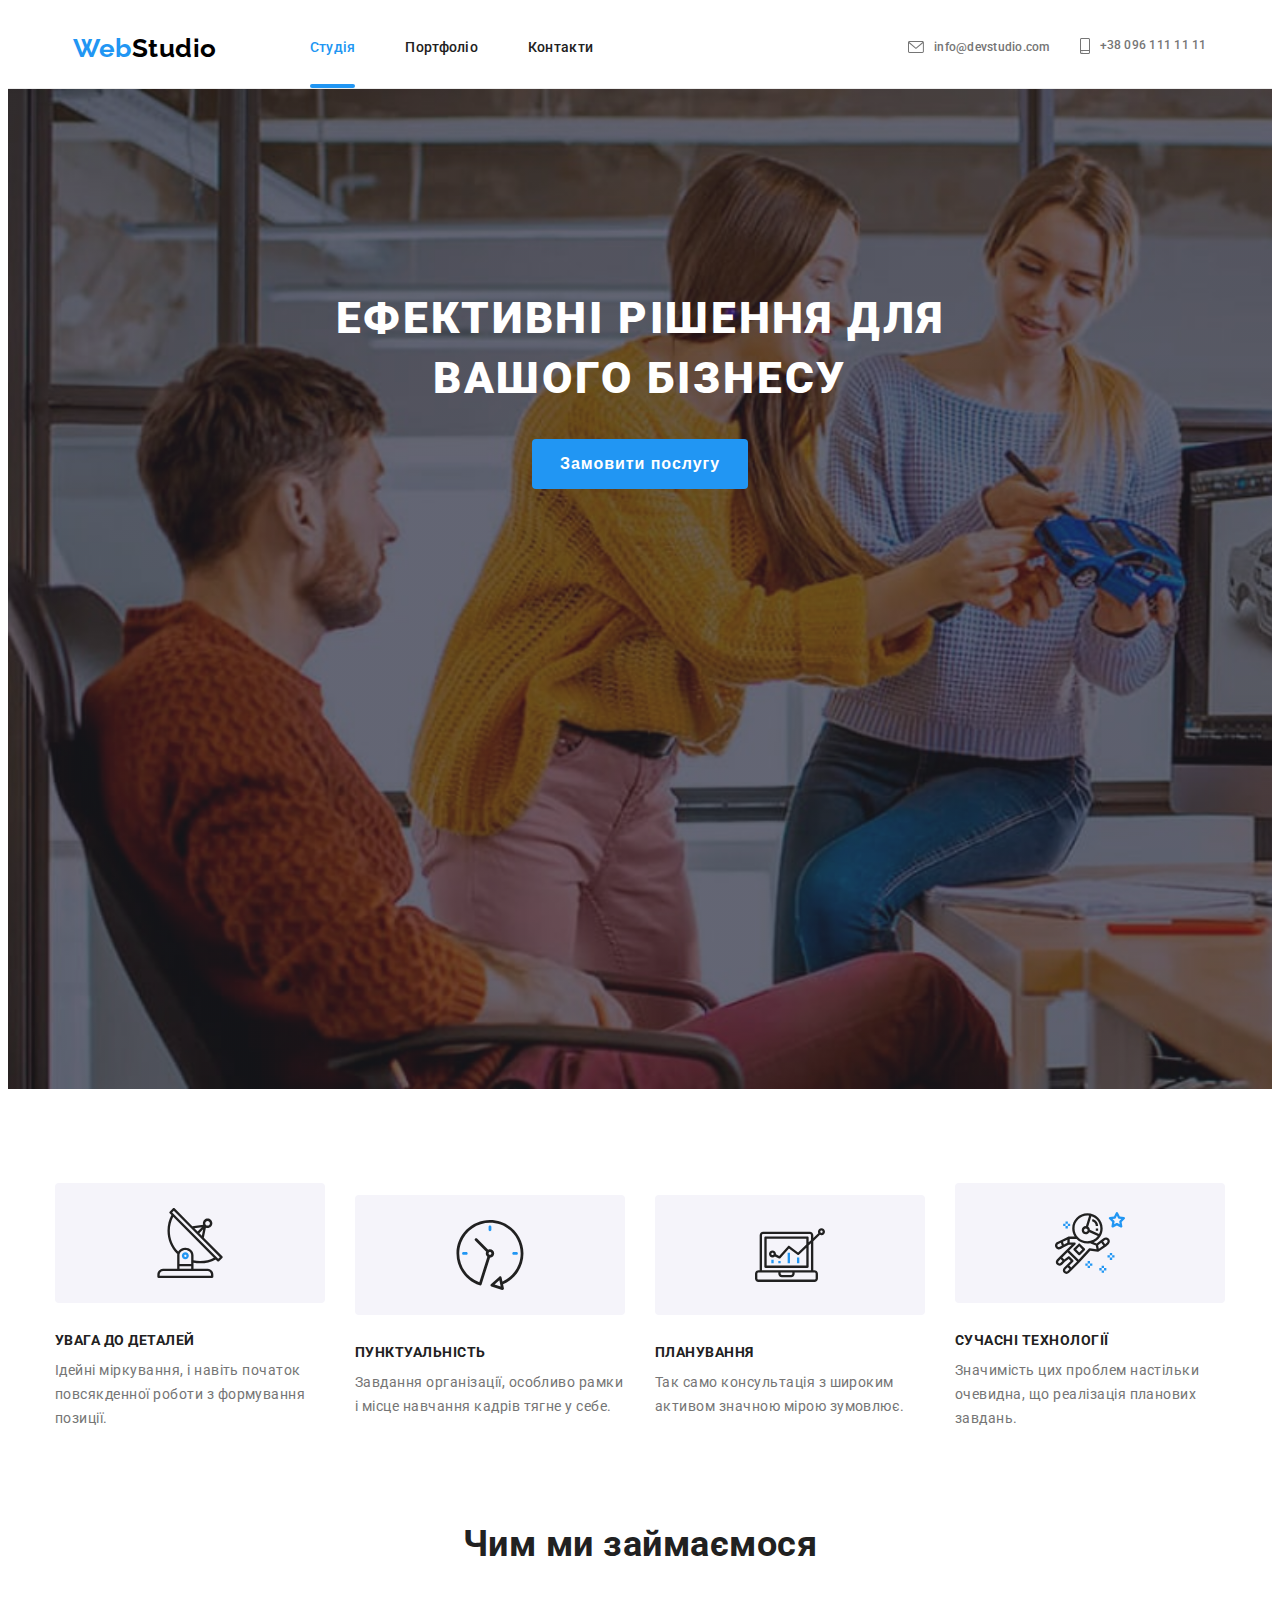
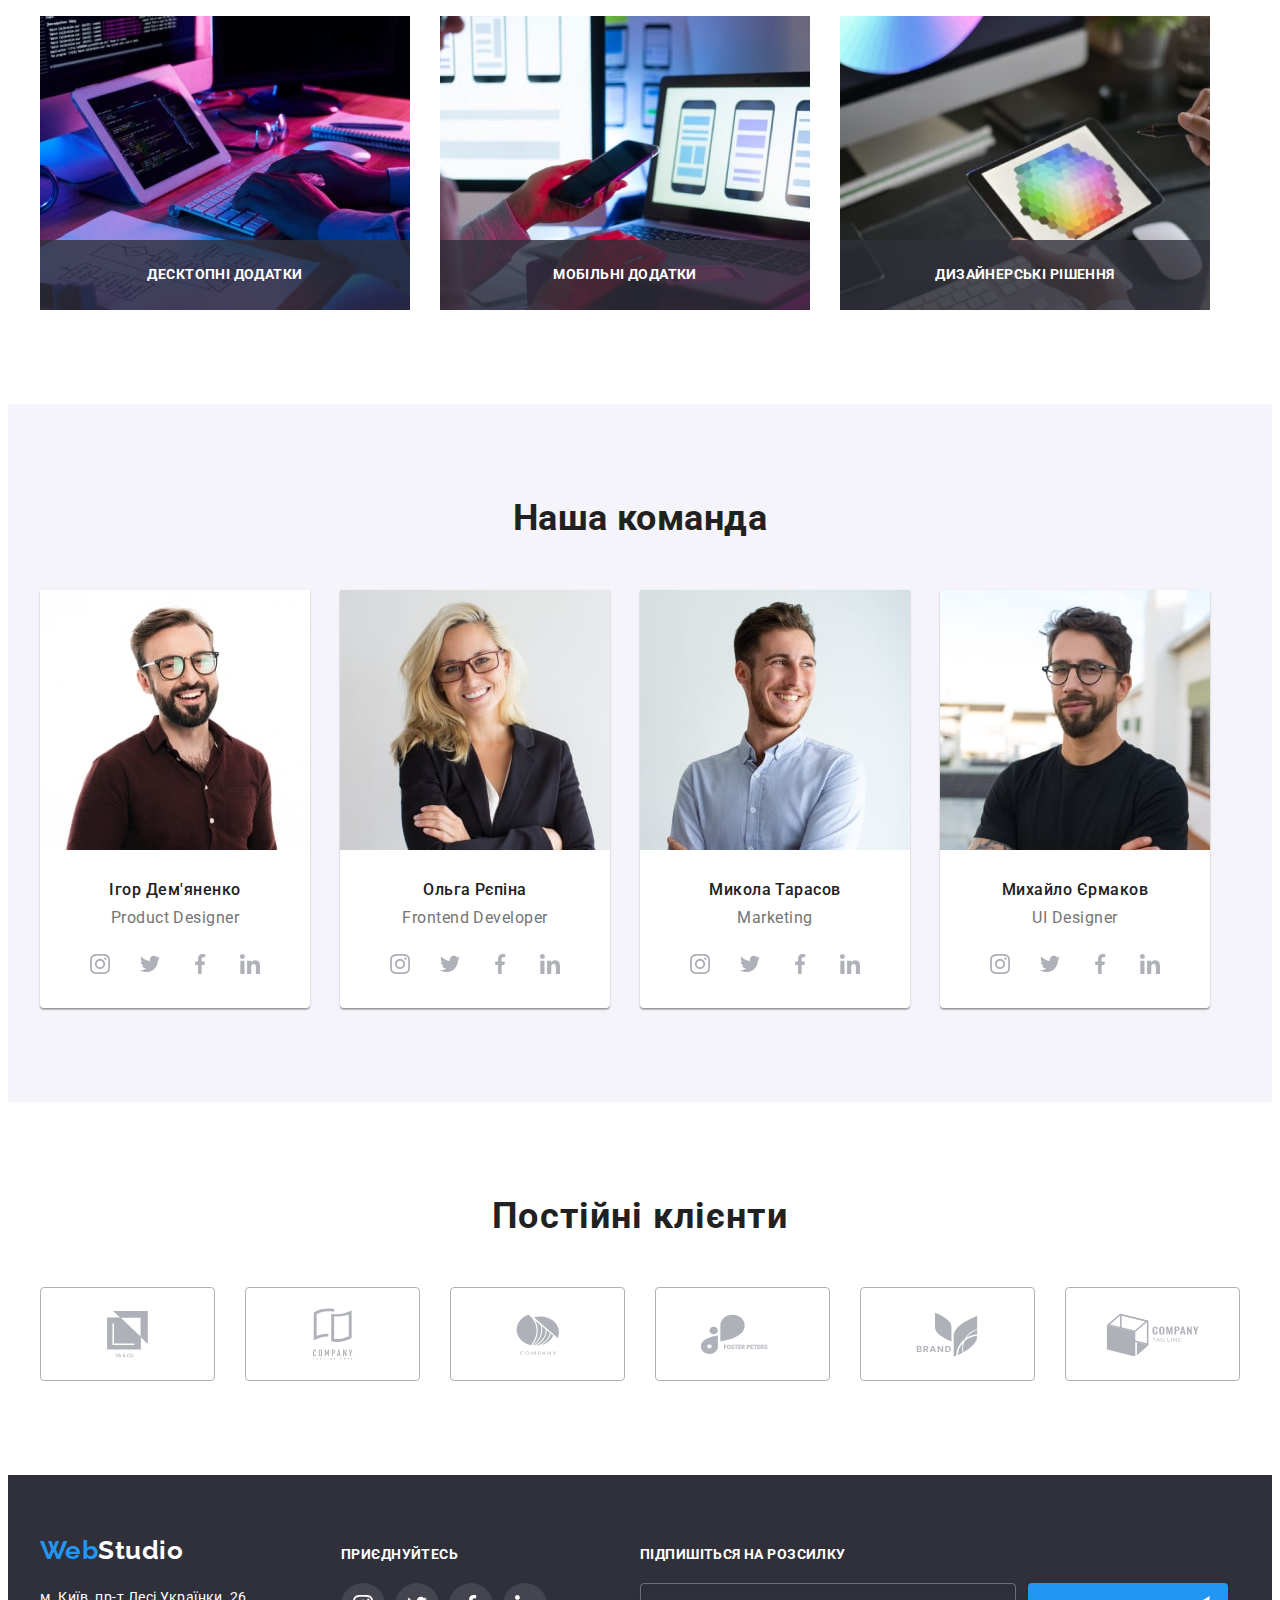
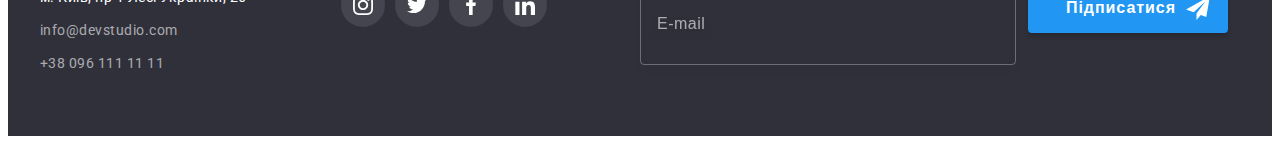
==== commit 2c4facc1: "finish" ====
--- a/index.html
+++ b/index.html
@@ -540,7 +540,7 @@
             </li>
           </ul>
         </div>
-      </section>-->
+      </section>
    <section class="client">
         <div class="container">
           <h2 class="client__title">Постійні клієнти</h2>
--- a/css/main.min.css
+++ b/css/main.min.css
@@ -1 +1 @@
-.navigation__link--current::after{content:"";display:block;width:100%;height:3.75px;background-color:#2196f3;bottom:0;left:0;border-radius:2px}.adress__link:hover,.adress__map:hover,.contacts__link--menu:hover,.contacts__link:hover,.navigation__link:hover,.adress__link:focus,.adress__map:focus,.contacts__link--menu:focus,.contacts__link:focus,.navigation__link:focus{color:#2196f3}.project-work,.occupation__list{display:flex;flex-wrap:wrap}.header{background-color:#fff;border-bottom:1px solid #ececec;position:relative}.header__container{display:flex;align-items:center;justify-content:center}.logo{font-family:Raleway,cursive;font-weight:700;font-size:26px;line-height:1.19;text-decoration:none;color:#2196f3;justify-content:center;align-items:center;display:flex;padding-top:16px;padding-bottom:16px}@media screen and (min-width: 768px){.logo{padding-top:26px;padding-bottom:26px}}@media screen and (min-width: 1200px){.logo{padding-top:24px;padding-bottom:24px}}.logo__accent{color:#000}.logos{color:#fff}@media screen and (min-width: 768px){.navigation__item:not(:last-child){margin-right:50px}}.navigation__list{display:flex}@media screen and (min-width: 768px){.navigation__list{margin-left:88px;margin-right:87px}}@media screen and (min-width: 1200px){.navigation__list{margin-left:93px;margin-right:315px}}.navigation__link{position:relative;padding-top:32px;padding-bottom:32px;display:block;font-weight:500;font-size:14px;line-height:1.14;letter-spacing:.02em;text-decoration:none;color:#212121;transition:color 250ms cubic-bezier(0.4, 0, 0.2, 1)}.navigation__link--current{color:#2196f3;text-decoration:none}.navigation__link--current::after{position:absolute}@media screen and (min-width: 768px)and (max-width: 1200px){.contacts{display:flex;flex-direction:column;justify-content:center;align-items:baseline}}@media screen and (min-width: 1200px){.contacts{justify-content:center;align-items:center;display:flex;flex-direction:row;margin-bottom:0}}.contacts__link{justify-content:center;align-items:center;display:flex;font-weight:500;font-size:12px;line-height:1.16;letter-spacing:.02em;text-decoration:none;color:#757575;transition:color 250ms cubic-bezier(0.4, 0, 0.2, 1)}.contacts__link:hover .contacts__icon{fill:#2196f3}.contacts__link:focus .contacts__icon{fill:#2196f3}@media screen and (min-width: 1200px){.contacts__link{justify-content:center;align-items:center;display:inline-flex}}@media screen and (max-width: 1199px){.contacts__item:not(:last-child){margin-bottom:10px}}@media screen and (min-width: 1200px){.contacts__item:not(:last-child){margin-right:30px}}.contacts__icon{margin-right:8px;fill:#757575;transition:fill 250ms cubic-bezier(0.4, 0, 0.2, 1)}@media screen and (min-width: 1200px){.contacts__icon{margin-right:10px}}.header__model{display:none}@media screen and (min-width: 768px){.header__model{display:flex}.header__mobile{display:none}}.navigation-menu__button{display:inline-flex;align-items:center;justify-content:center;align-content:center;margin-left:auto;margin-bottom:auto;margin-top:auto;border:0;background-color:rgba(0,0,0,0);width:40px;height:40px;z-index:2}@media screen and (min-width: 768px){.navigation-menu__button{display:none}}.navigation-menu__button .menu-btn__close{display:none}.navigation-menu__button.is-open .menu-btn__close{display:block}.navigation-menu__button.is-open .menu-btn__menu{display:none}.header__mobile{padding:40px;display:none;flex-direction:column;position:absolute;top:0;left:0;background-color:#fff;width:100vw;height:100vh}@media screen and (min-width: 768px){.header__mobile{display:none}}.header__mobile.is-open{display:flex;flex-wrap:wrap;z-index:1}@media screen and (min-width: 768px){.header__mobile.is-open{display:none}}.social-menu{margin-top:auto;display:flex;align-items:flex-start;flex-wrap:wrap}@media screen and (min-width: 768px){.social-menu{display:none}}.social-menu__link{text-decoration:none;font-weight:500;font-size:18px;line-height:1.22;letter-spacing:.02em;color:#2196f3}.social-menu__item:not(:last-child){margin-right:10px;flex-wrap:wrap}.social-menu__item:not(:last-child)::after{content:"";margin-left:10px;border-right:1px solid rgba(33,33,33,.2)}@media screen and (min-width: 768px){.navigation__list--menu{display:none}}.navigation__item--menu{text-align:left;font-weight:500;font-size:40px;line-height:1.175;letter-spacing:.02em}.navigation__item--menu:not(:last-child){margin-bottom:32px}.navigation__link--menu{text-decoration:none;color:#212121}.navigation__link--menu:hover,.navigation__link--menu:focus{color:#2196f3}.menu-btn__menu:hover,.menu-btn__close:hover,.menu-btn__menu:focus,.menu-btn__close:focus{fill:#2196f3}.contacts--menu{margin-top:auto}@media screen and (min-width: 768px){.contacts--menu{display:none}.contacts--menu .contacts__item--menu{font-weight:500;font-size:24px;line-height:1.16;letter-spacing:.02em}.contacts--menu .contacts__item--menu:not(:last-child){margin-bottom:32px}}.contacts__link--menu{text-decoration:none;color:#757575;font-weight:500;font-size:24px;line-height:28px;letter-spacing:.02em}.contacts__item--menu:not(:last-child){margin-bottom:32px}.hero{max-width:100%;height:400px;margin:0 auto;padding-top:118px;padding-bottom:118px;text-align:center;background-color:#2f303a;background-repeat:no-repeat;background-size:cover;background-image:linear-gradient(rgba(47, 48, 58, 0.4), rgba(47, 48, 58, 0.4)),url("../images/mobile/hero.jpg")}@media screen and (min-width: 480px){.hero{background-image:linear-gradient(rgba(47, 48, 58, 0.4), rgba(47, 48, 58, 0.4)),url("../images/tablet/hero.jpg")}}@media screen and (min-width: 768px){.hero{background-image:linear-gradient(rgba(47, 48, 58, 0.4), rgba(47, 48, 58, 0.4)),url("../images/desktop/hero.jpg")}}@media screen and (min-width: 1200px){.hero{height:600px;padding-top:200px;padding-bottom:200px}}.hero__title{max-width:360px;margin:0 auto;font-weight:900;font-size:26px;line-height:1.6;text-align:center;letter-spacing:.06em;text-transform:uppercase;color:#fff}@media screen and (min-width: 1200px){.hero__title{max-width:696px;margin:0 auto;font-weight:900;font-size:44px;line-height:1.36}}@media screen and (max-width: 480px)and (min-device-pixel-ratio: 2),screen and (max-width: 480px)and (--webkit-min-device-pixel-ratio: 2),screen and (max-width: 480px)and (-webkit-min-device-pixel-ratio: 2),screen and (max-width: 480px)and (min-resolution: 192dpi),screen and (max-width: 480px)and (min-resolution: 2dppx){.heroi__box{background-image:url("../images/mobile/hero@2x.jpg")}}@media screen and (min-width: 481px)and (min-device-pixel-ratio: 2),screen and (min-width: 481px)and (--webkit-min-device-pixel-ratio: 2),screen and (min-width: 481px)and (-webkit-min-device-pixel-ratio: 2),screen and (min-width: 481px)and (min-resolution: 192dpi),screen and (min-width: 481px)and (min-resolution: 2dppx){.heroi__box{background-image:url("../images/tablet/hero@2x.jpg")}}@media screen and (min-width: 768px)and (min-device-pixel-ratio: 2),screen and (min-width: 768px)and (--webkit-min-device-pixel-ratio: 2),screen and (min-width: 768px)and (-webkit-min-device-pixel-ratio: 2),screen and (min-width: 768px)and (min-resolution: 192dpi),screen and (min-width: 768px)and (min-resolution: 2dppx){.heroi__box{background-image:url("../images/desktop/hero@2x.jpg")}}.hero__button{border-radius:4px;padding-top:10px;padding-bottom:10px;margin-top:30px;height:50px;font-weight:700;font-size:16px;line-height:1.87;align-items:center;text-align:center;letter-spacing:.06em;color:#fff;background-color:#2196f3;transition:250ms cubic-bezier(0.4, 0, 0.2, 1)}@media screen and (min-width: 480px){.hero__button{width:200px}}@media screen and (min-width: 1200px){.hero__button{width:216px}}.backdrop{position:fixed;top:50%;left:50%;width:450px;height:609px;background-color:rgba(0,0,0,.2);transition:250ms cubic-bezier(0.4, 0, 0.2, 1);z-index:2;transform:translate(-50%, -50%)}.backdrop__modal{overflow:scroll;min-width:370px;min-height:342px;background-color:#fff;position:absolute;top:50%;left:50%;transform:translate(-50%, -50%)}@media screen and (min-width: 1200px){.backdrop__modal{min-width:528px;min-height:581px}}.backdrop.is-hidden{opacity:0;pointer-events:none;overflow:visible;transition:250ms cubic-bezier(0.4, 0, 0.2, 1)}.backdrop.is-hidden .backdrop__modal{transform:translate(-50%, -50%)}.backdrop__button{width:30px;height:30px;background-color:#fff;border-radius:50%;justify-content:center;align-items:center;display:flex;border:1px solid rgba(0,0,0,.1019607843);padding:0;margin-left:auto;margin-top:8px;margin-right:8px;transition:fill 250ms cubic-bezier(0.4, 0, 0.2, 1);cursor:pointer}.backdrop__button:hover .backdrop__icon{fill:#2196f3}.backdrop__button:focus .backdrop__icon{fill:#2196f3}.backdrop__icon{transition:fill 250ms cubic-bezier(0.4, 0, 0.2, 1);cursor:pointer}.form-modal{padding-bottom:40px;padding-left:40px;padding-right:40px;width:100%;height:100%;margin-left:auto;margin-right:auto}.form-modal__title{max-width:360px;font-weight:700;font-size:20px;line-height:1.5;text-align:center;letter-spacing:.03em;margin:0 auto 12px auto;color:#212121}.form-modal__content{display:flex;flex-direction:column;margin-bottom:10px;position:relative}.form-modal__label{font-weight:400;font-size:12px;line-height:1.16;letter-spacing:.01em;color:#757575;text-align:start;margin-top:0;margin-bottom:4px}.form-modal__input{width:370px;height:40px;padding-left:30px;padding-top:11px;padding-bottom:11px;padding-right:30px}@media screen and (min-width: 1200px){.form-modal__input{width:448px}}.form-modal__input:hover~.form-modal__icon{fill:#2196f3}.form-modal__input:focus~.form-modal__icon{fill:#2196f3}.form-modal__textarea{width:370px;height:120px;padding:12px 16px}@media screen and (min-width: 1200px){.form-modal__textarea{width:448px}}.form-modal__textarea::-moz-placeholder{font-weight:400;font-size:12px;line-height:1.16;letter-spacing:.01em;color:rgba(117,117,117,.5)}.form-modal__textarea:-ms-input-placeholder{font-weight:400;font-size:12px;line-height:1.16;letter-spacing:.01em;color:rgba(117,117,117,.5)}.form-modal__textarea::placeholder{font-weight:400;font-size:12px;line-height:1.16;letter-spacing:.01em;color:rgba(117,117,117,.5)}.form-modal__input,.form-modal__textarea{margin-top:0;margin-bottom:0;outline:0;border:1px solid rgba(33,33,33,.2);border-radius:4px;transition:fill,border 250ms cubic-bezier(0.4, 0, 0.2, 1)}.form-modal__input:hover,.form-modal__textarea:hover,.form-modal__input:focus,.form-modal__textarea:focus{border:1px solid #2196f3;border-radius:4px}.form-modal__icon{position:absolute;top:0;left:12px;transform:translateY(160%);transition:fill 250ms cubic-bezier(0.4, 0, 0.2, 1)}.form-modal__checkbox{margin-top:20px;margin-bottom:30px}.form-modal__checkbox--input{position:absolute;width:1px;height:1px;margin:-1px;bottom:0;padding:0;clip:rect(0 0 0 0);overflow:hidden}.form-modal__checkbox--label{font-weight:400;letter-spacing:.03em;color:#757575;justify-content:center;align-items:center;display:flex}@media screen and (min-width: 480px){.form-modal__checkbox--label{font-size:12px;line-height:1.16}}@media screen and (min-width: 768px){.form-modal__checkbox--label{font-size:12px;line-height:1.16}}@media screen and (min-width: 1200px){.form-modal__checkbox--label{font-size:14px;line-height:1.71}}.form-modal__checkbox--icon::before{content:" ";display:block;align-self:center;width:16px;height:15px;border:2px solid #212121;box-shadow:0px 4px 4px rgba(0,0,0,.25);border-radius:2px;margin-right:7px}.form-modal__checkbox--input:checked+.form-modal__checkbox--label .form-modal__checkbox--icon::before{content:" ";width:16px;height:15px;background-color:#2196f3;background-image:url("../images/check.svg");background-size:contain;background-origin:border-box;border-radius:2px;border:2px solid #2196f3}.form-modal__checkbox--link{-webkit-text-decoration-line:underline;text-decoration-line:underline;color:#2196f3}.form-modal__button{cursor:pointer;width:200px;height:50px;background-color:#2196f3;box-shadow:0px 4px 4px rgba(0,0,0,.15);border-radius:4px;font-weight:700;font-size:16px;line-height:1.8;justify-content:center;align-items:center;display:flex;text-align:center;letter-spacing:.06em;color:#fff;margin-top:0;margin-bottom:0;margin-left:auto;margin-right:auto;padding:10px 52px}.feature{padding-top:60px;padding-bottom:60px}@media screen and (min-width: 1200px){.feature{padding-top:94px;padding-bottom:94px}}.feature__content{background-color:#f5f4fa;border-radius:4px;justify-content:center;align-items:center;display:flex;height:120px}@media screen and (max-width: 767px){.feature__item:not(:last-child){margin-bottom:30px}}@media screen and (min-width: 768px){.feature__item{width:354px;margin-bottom:0}}@media screen and (min-width: 1200px){.feature__item{width:270px;margin-bottom:0}}@media screen and (min-width: 768px){.feature__list{display:flex;flex-wrap:wrap;gap:30px}}.feature__icon{width:70px;height:70px;justify-content:center;align-items:center;display:flex}.feature__title{margin-right:0;margin-left:0;margin-top:30px;margin-bottom:10px;font-weight:700;font-size:14px;line-height:1.14;text-transform:uppercase;color:#212121;text-align:center}@media screen and (min-width: 768px){.feature__title{text-align:left}}.feature__text{margin:0;font-weight:400;font-size:14px;line-height:1.7}@media screen and (min-width: 1200px){.occupation{display:block}}.occupation{padding-bottom:94px}@media screen and (max-width: 1199px){.occupation{display:none}}.occupation__title{margin-top:0;margin-bottom:50px;font-weight:700;font-size:36px;line-height:1.16;text-align:center;color:#212121}.occupation__item{width:370px;height:294px;margin-right:30px;position:relative}.occupation__item:nth-child(3n){margin-right:0}.occupation__content{background:rgba(47,48,58,.8);position:absolute;width:100%;height:70px;margin:0;bottom:0;right:0}.occupation__text{font-weight:700;font-size:14px;line-height:1.14;text-align:center;letter-spacing:.03em;text-transform:uppercase;color:#fff;padding-top:27px;padding-bottom:27px;margin:0}@media screen and (min-width: 1200px){.occupation{display:block}}.section{padding-top:60px;padding-bottom:60px;background-color:#f5f4fa}@media screen and (min-width: 1200px){.section{padding-top:94px;padding-bottom:94px}}.section__title{margin-top:0;margin-bottom:30px;font-weight:700;font-size:36px;line-height:1.16;text-align:center;color:#212121}@media screen and (min-width: 480px){.section__title{font-size:28px;line-height:1.17}}@media screen and (min-width: 1200px){.section__title{font-size:36px;line-height:1.16;margin-bottom:50px}}.team__content{padding-top:30px;padding-bottom:24px}@media screen and (min-width: 768px){.team{display:flex;flex-wrap:wrap;gap:30px}}.team__item{box-shadow:0px 1px 3px rgba(0,0,0,.12),0px 1px 1px rgba(0,0,0,.14),0px 2px 1px rgba(0,0,0,.2);border-radius:0px 0px 4px 4px;border-radius:0px 0px 4px 4px;background-color:#fff}@media screen and (max-width: 767px){.team__item{max-width:450px}.team__item:not(:last-child){margin-bottom:30px}}@media screen and (min-width: 768px){.team__item{width:354px;margin:0}}@media screen and (min-width: 1200px){.team__item{width:270px;margin:0}}.team__title{margin-top:0;margin-bottom:10px;font-weight:500;font-size:16px;line-height:1.19;text-align:center;color:#212121}.team__text{margin-top:0;margin-bottom:16px;font-weight:400;font-size:16px;line-height:1.18;text-align:center}.social{justify-content:center;align-items:center;display:flex}.social__item:not(:last-child){margin-right:10px}.social__link{border-radius:50%;justify-content:center;align-items:center;display:flex;width:40px;height:40px;background-color:#fff;transition:background-color 250ms cubic-bezier(0.4, 0, 0.2, 1)}.social__link:hover{background-color:#2196f3}.social__link:focus{background-color:#2196f3}.social__icon{width:20px;height:20px;fill:#afb1b8;transition:fill 250ms cubic-bezier(0.4, 0, 0.2, 1)}.social__link:hover .social__icon,.social__link:focus .social__icon{fill:#fff}.client{padding-top:60px;padding-bottom:60px}@media screen and (min-width: 1200px){.client{padding-top:94px;padding-bottom:94px}}.client__title{margin-top:0;margin-bottom:30px;margin-left:0;margin-right:0;text-align:center;letter-spacing:.03em;color:#212121}@media screen and (min-width: 480px){.client__title{font-size:28px;line-height:1.17}}@media screen and (min-width: 1200px){.client__title{font-size:36px;line-height:1.16;margin-bottom:50px}}.client__list{justify-content:center;align-items:center;display:flex;flex-wrap:wrap;margin:-15px}@media screen and (min-width: 1200px){.client__list{flex-wrap:nowrap}}.client__item{width:calc((100% - 60px)/2);margin:15px}@media screen and (min-width: 768px){.client__item{width:calc((100% - 90px)/3);margin:15px}}.client__link{border:1px solid #afb1b8;border-radius:4px;height:92px;justify-content:center;align-items:center;display:flex;transition:border 250ms cubic-bezier(0.4, 0, 0.2, 1)}.client__link:hover{border:1px solid #2196f3}.client__link:focus{border:1px solid #2196f3}.client__icon{justify-content:center;align-items:center;display:flex;fill:#afb1b8;transition:fill 250ms cubic-bezier(0.4, 0, 0.2, 1)}.client__link:hover .client__icon,.client__link:focus .client__icon{fill:#2196f3}.section-project{padding-top:60px;padding-bottom:60px}@media screen and (min-width: 1200px){.section-project{padding-top:94px;padding-bottom:94px}}.filter-project{margin-top:0;margin-bottom:35px;flex-wrap:wrap}@media screen and (max-width: 768px){.filter-project{display:flex}}@media screen and (min-width: 768px){.filter-project{margin-bottom:30px;justify-content:center;align-items:center;display:flex}}@media screen and (min-width: 1200px){.filter-project{margin-bottom:50px}}.filter-project__button{border-radius:4px;padding:6px 24px;cursor:pointer;font-weight:500;font-size:16px;line-height:1.62;color:#212121;transition:color,background-color 250ms cubic-bezier(0.4, 0, 0.2, 1)}.filter-project__item{align-items:flex-start;text-align:left;border-radius:4px;transition:box-shadow 250ms cubic-bezier(0.4, 0, 0.2, 1)}.filter-project__item:not(:last-child){margin-right:8px}.filter-project__item:nth-child(3n){margin-right:16px}@media screen and (max-width: 767px){.filter-project__item:not(:last-child){margin-bottom:15px}}.filter-project__item:hover,.filter-project__item:focus{box-shadow:0px 3px 1px rgba(0,0,0,.1),0px 1px 2px rgba(0,0,0,.08),0px 2px 2px rgba(0,0,0,.12);border-radius:4px}.filter-project .filter-project__button:hover,.filter-project .filter-project__button:focus{color:#fff;background-color:#2196f3}.project-work{margin:-15px}.project-work__link{text-decoration:none}@media screen and (max-width: 767px){.project-work{margin-left:auto;margin-right:auto}}.project-work__item{background-color:#fff;border:1px solid #eee;transition:box-shadow 250ms cubic-bezier(0.4, 0, 0.2, 1)}@media screen and (max-width: 767px){.project-work__item{width:450px}.project-work__item:not(:last-child){margin-bottom:30px}}@media screen and (min-width: 768px){.project-work__item{width:calc((100% - 60px)/2);margin:15px}}@media screen and (min-width: 1200px){.project-work__item{width:calc((100% - 90px)/3);margin:15px}}.project-work__item:hover{box-shadow:0px 1px 1px rgba(0,0,0,.12),0px 4px 4px rgba(0,0,0,.06),1px 4px 6px rgba(0,0,0,.16)}.project-work__overlay{position:relative;overflow:hidden;transition:250ms cubic-bezier(0.4, 0, 0.2, 1)}.project-work__meta{position:absolute;bottom:0;left:0;margin:0;width:100%;height:100%;background-color:#2196f3;padding:63px 24px;transform:translateY(100%);opacity:0;overflow:hidden;transition:250ms cubic-bezier(0.4, 0, 0.2, 1)}.project-work__link:hover .project-work__meta{opacity:1}.project-work__link:hover .project-work__meta{transform:translateY(0)}.project-work__content{padding:20px 24px}.project-work__text{font-weight:400;font-size:18px;line-height:1.5;letter-spacing:.03em;color:#fff;margin:0}.project-work__title{margin-top:0;margin-bottom:4px;font-weight:700;font-size:18px;line-height:2;letter-spacing:.06em;text-decoration:none;color:#212121}.project-work__product{margin-top:0;margin-bottom:0;font-weight:400;font-size:16px;line-height:1.87;text-decoration:none;color:#757575}.footer{margin-top:0;margin-bottom:0;padding-top:60px;padding-bottom:60px;background-color:#2f303a;text-align:center}.footer-logo{padding:0}@media screen and (min-width: 1200px){.footer__navigation{margin-right:70px;display:flex;flex-direction:column;align-items:flex-start;text-align:start}}@media screen and (min-width: 768px)and (max-width: 1199px){.footer__list{display:flex;flex-wrap:wrap;flex-basis:calc((100% - 10px)/2);justify-content:space-around}}@media screen and (min-width: 1200px){.footer__list{display:flex}}@media screen and (max-width: 768px){.footer__item{display:flex;flex-direction:column;align-items:center;justify-content:space-evenly;margin-bottom:60px}}.adress__list{margin-top:20px}.adress__item:not(:last-child){margin-bottom:9px}.adress__map{font-weight:400;font-size:14px;line-height:1.71;text-decoration:none;font-style:normal;color:#fff;transition:color 250ms cubic-bezier(0.4, 0, 0.2, 1)}.adress__link{font-weight:400;font-size:14px;line-height:1.71;text-decoration:none;font-style:normal;color:rgba(255,255,255,.6);transition:color 250ms cubic-bezier(0.4, 0, 0.2, 1)}.social-networks{justify-content:center;align-items:center;display:flex;margin-bottom:37px}.social-networks .footer__item--form{width:570px}@media screen and (max-width: 1199px){.footer__item--form{display:flex;flex-direction:column;align-items:center;justify-content:space-evenly;margin-top:60px}}@media screen and (min-width: 1200px){.footer__item--form{display:flex;flex-wrap:wrap;height:100px;margin-top:12px;margin-left:93px}}.social-networks__item:not(:last-child){margin-right:10px}.footer-form{justify-content:center;align-items:center;display:flex}.footer-form__text{text-align:left}.footer-form__button{margin-left:12px;justify-content:center;align-items:center;display:flex;text-align:center}@media screen and (min-width: 1200px){.footer__item--social{margin-top:12px}}.social-networks{margin-bottom:37px}.social-networks__text{font-weight:700;font-size:14px;line-height:1.14;letter-spacing:.03em;text-transform:uppercase;color:#fff;margin-top:0;margin-bottom:20px;text-align:center}@media screen and (min-width: 1200px){.social-networks__text{text-align:start}}.social-networks__item:not(:last-child){margin-right:10px}.social-networks__link{border-radius:50%;justify-content:center;align-items:center;display:flex;width:44px;height:44px;background-color:rgba(255,255,255,.1);transition:250ms cubic-bezier(0.4, 0, 0.2, 1)}.social-networks__link:hover{background-color:#2196f3}.social-networks__link:focus{background-color:#2196f3}.social-networks__icon{fill:#fff}.footer-form__text{font-weight:700;font-size:14px;line-height:1.14;letter-spacing:.03em;text-transform:uppercase;color:#fff;margin-bottom:20px;margin-top:0;display:block}@media screen and (min-width: 1200px){.footer-form__text{flex-basis:100%}}.footer-form__input{width:358px;height:50px;border:1px solid rgba(255,255,255,.3);filter:drop-shadow(0px 4px 4px rgba(0, 0, 0, 0.15));border-radius:4px;background-color:rgba(0,0,0,0);padding:0;outline:0;padding-left:16px;padding-top:15px;padding-bottom:15px;color:#fff;margin-bottom:20px}.footer-form__input::-moz-placeholder{font-weight:400;font-size:16px;line-height:1.25;justify-content:center;align-items:center;display:flex;letter-spacing:.03em;color:rgba(255,255,255,.6)}.footer-form__input:-ms-input-placeholder{font-weight:400;font-size:16px;line-height:1.25;justify-content:center;align-items:center;display:flex;letter-spacing:.03em;color:rgba(255,255,255,.6)}.footer-form__input::placeholder{font-weight:400;font-size:16px;line-height:1.25;justify-content:center;align-items:center;display:flex;letter-spacing:.03em;color:rgba(255,255,255,.6)}.footer-form__icon{margin-left:10px;margin-right:8px;text-align:center}@media screen and (min-width: 1200px){.footer__meta{display:flex;margin-bottom:34px}}.footer-form__button{width:200px;height:50px;background-color:#2196f3;box-shadow:0px 4px 4px rgba(0,0,0,.15);border-radius:4px;font-weight:700;font-size:16px;line-height:1.87;justify-content:center;align-items:center;display:inline-flex;text-align:center;letter-spacing:.06em;color:#fff;padding-top:10px;padding-bottom:10px;padding-left:28px;padding-right:0}.adress{width:231px}body{color:#757575;font-family:Roboto,sans-serif;letter-spacing:.03em}ul{list-style:none;margin:0;padding:0}button{border:none}textarea{resize:none}.container{margin:0 auto;padding:0 15px}@media screen and (min-width: 480px){.container{width:480px}}@media screen and (min-width: 768px){.container{width:768px}}@media screen and (min-width: 1200px){.container{width:1200px}}.visually-hidden{position:absolute;width:1px;height:1px;margin:-1px;border:0;padding:0;white-space:nowrap;-webkit-clip-path:inset(100%);clip-path:inset(100%);clip:rect(0 0 0 0);overflow:hidden}img{width:100%;height:auto;display:block}/*# sourceMappingURL=main.min.css.map */+.navigation__link--current::after{content:"";display:block;width:100%;height:3.75px;background-color:#2196f3;bottom:0;left:0;border-radius:2px}.adress__link:hover,.adress__map:hover,.contacts__link--menu:hover,.contacts__link:hover,.navigation__link:hover,.adress__link:focus,.adress__map:focus,.contacts__link--menu:focus,.contacts__link:focus,.navigation__link:focus{color:#2196f3}.project-work,.occupation__list{display:flex;flex-wrap:wrap}.header{background-color:#fff;border-bottom:1px solid #ececec;position:relative}.header__container{display:flex;align-items:center;justify-content:center}.logo{font-family:Raleway,cursive;font-weight:700;font-size:26px;line-height:1.19;text-decoration:none;color:#2196f3;justify-content:center;align-items:center;display:flex;padding-top:16px;padding-bottom:16px}@media screen and (min-width: 768px){.logo{padding-top:26px;padding-bottom:26px}}@media screen and (min-width: 1200px){.logo{padding-top:24px;padding-bottom:24px}}.logo__accent{color:#000}.logos{color:#fff}@media screen and (min-width: 768px){.navigation__item:not(:last-child){margin-right:50px}}.navigation__list{display:flex}@media screen and (min-width: 768px){.navigation__list{margin-left:88px;margin-right:87px}}@media screen and (min-width: 1200px){.navigation__list{margin-left:93px;margin-right:315px}}.navigation__link{position:relative;padding-top:32px;padding-bottom:32px;display:block;font-weight:500;font-size:14px;line-height:1.14;letter-spacing:.02em;text-decoration:none;color:#212121;transition:color 250ms cubic-bezier(0.4, 0, 0.2, 1)}.navigation__link--current{color:#2196f3;text-decoration:none}.navigation__link--current::after{position:absolute}@media screen and (min-width: 768px)and (max-width: 1200px){.contacts{display:flex;flex-direction:column;justify-content:center;align-items:baseline}}@media screen and (min-width: 1200px){.contacts{justify-content:center;align-items:center;display:flex;flex-direction:row;margin-bottom:0}}.contacts__link{justify-content:center;align-items:center;display:flex;font-weight:500;font-size:12px;line-height:1.16;letter-spacing:.02em;text-decoration:none;color:#757575;transition:color 250ms cubic-bezier(0.4, 0, 0.2, 1)}.contacts__link:hover .contacts__icon{fill:#2196f3}.contacts__link:focus .contacts__icon{fill:#2196f3}@media screen and (min-width: 1200px){.contacts__link{justify-content:center;align-items:center;display:inline-flex}}@media screen and (max-width: 1199px){.contacts__item:not(:last-child){margin-bottom:10px}}@media screen and (min-width: 1200px){.contacts__item:not(:last-child){margin-right:30px}}.contacts__icon{margin-right:8px;fill:#757575;transition:fill 250ms cubic-bezier(0.4, 0, 0.2, 1)}@media screen and (min-width: 1200px){.contacts__icon{margin-right:10px}}.header__model{display:none}@media screen and (min-width: 768px){.header__model{display:flex}.header__mobile{display:none}}.navigation-menu__button{display:inline-flex;align-items:center;justify-content:center;align-content:center;margin-left:auto;margin-bottom:auto;margin-top:auto;border:0;background-color:rgba(0,0,0,0);width:40px;height:40px;z-index:2}@media screen and (min-width: 768px){.navigation-menu__button{display:none}}.navigation-menu__button .menu-btn__close{display:none}.navigation-menu__button.is-open .menu-btn__close{display:block}.navigation-menu__button.is-open .menu-btn__menu{display:none}.header__mobile{padding:40px;display:none;flex-direction:column;position:absolute;top:0;left:0;background-color:#fff;width:100vw;height:100vh}@media screen and (min-width: 768px){.header__mobile{display:none}}.header__mobile.is-open{display:flex;flex-wrap:wrap;z-index:1}@media screen and (min-width: 768px){.header__mobile.is-open{display:none}}.social-menu{margin-top:auto;display:flex;align-items:flex-start;flex-wrap:wrap}@media screen and (min-width: 768px){.social-menu{display:none}}.social-menu__link{text-decoration:none;font-weight:500;font-size:18px;line-height:1.22;letter-spacing:.02em;color:#2196f3}.social-menu__item:not(:last-child){margin-right:10px;flex-wrap:wrap}.social-menu__item:not(:last-child)::after{content:"";margin-left:10px;border-right:1px solid rgba(33,33,33,.2)}@media screen and (min-width: 768px){.navigation__list--menu{display:none}}.navigation__item--menu{text-align:left;font-weight:500;font-size:40px;line-height:1.175;letter-spacing:.02em}.navigation__item--menu:not(:last-child){margin-bottom:32px}.navigation__link--menu{text-decoration:none;color:#212121}.navigation__link--menu:hover,.navigation__link--menu:focus{color:#2196f3}.menu-btn__menu:hover,.menu-btn__close:hover,.menu-btn__menu:focus,.menu-btn__close:focus{fill:#2196f3}.contacts--menu{margin-top:auto}@media screen and (min-width: 768px){.contacts--menu{display:none}.contacts--menu .contacts__item--menu{font-weight:500;font-size:24px;line-height:1.16;letter-spacing:.02em}.contacts--menu .contacts__item--menu:not(:last-child){margin-bottom:32px}}.contacts__link--menu{text-decoration:none;color:#757575;font-weight:500;font-size:24px;line-height:28px;letter-spacing:.02em}.contacts__item--menu:not(:last-child){margin-bottom:32px}.hero{max-width:100%;height:400px;margin:0 auto;padding-top:118px;padding-bottom:118px;text-align:center;background-color:#2f303a;background-repeat:no-repeat;background-size:cover;background-image:linear-gradient(rgba(47, 48, 58, 0.4), rgba(47, 48, 58, 0.4)),url("../images/mobile/hero.jpg")}@media screen and (min-width: 480px){.hero{background-image:linear-gradient(rgba(47, 48, 58, 0.4), rgba(47, 48, 58, 0.4)),url("../images/tablet/hero.jpg")}}@media screen and (min-width: 768px){.hero{background-image:linear-gradient(rgba(47, 48, 58, 0.4), rgba(47, 48, 58, 0.4)),url("../images/desktop/hero.jpg")}}@media screen and (min-width: 1200px){.hero{height:600px;padding-top:200px;padding-bottom:200px}}.hero__title{max-width:360px;margin:0 auto;font-weight:900;font-size:26px;line-height:1.6;text-align:center;letter-spacing:.06em;text-transform:uppercase;color:#fff}@media screen and (min-width: 1200px){.hero__title{max-width:696px;margin:0 auto;font-weight:900;font-size:44px;line-height:1.36}}@media screen and (max-width: 480px)and (min-device-pixel-ratio: 2),screen and (max-width: 480px)and (--webkit-min-device-pixel-ratio: 2),screen and (max-width: 480px)and (-webkit-min-device-pixel-ratio: 2),screen and (max-width: 480px)and (min-resolution: 192dpi),screen and (max-width: 480px)and (min-resolution: 2dppx){.heroi__box{background-image:url("../images/mobile/hero@2x.jpg")}}@media screen and (min-width: 481px)and (min-device-pixel-ratio: 2),screen and (min-width: 481px)and (--webkit-min-device-pixel-ratio: 2),screen and (min-width: 481px)and (-webkit-min-device-pixel-ratio: 2),screen and (min-width: 481px)and (min-resolution: 192dpi),screen and (min-width: 481px)and (min-resolution: 2dppx){.heroi__box{background-image:url("../images/tablet/hero@2x.jpg")}}@media screen and (min-width: 768px)and (min-device-pixel-ratio: 2),screen and (min-width: 768px)and (--webkit-min-device-pixel-ratio: 2),screen and (min-width: 768px)and (-webkit-min-device-pixel-ratio: 2),screen and (min-width: 768px)and (min-resolution: 192dpi),screen and (min-width: 768px)and (min-resolution: 2dppx){.heroi__box{background-image:url("../images/desktop/hero@2x.jpg")}}.hero__button{border-radius:4px;padding-top:10px;padding-bottom:10px;margin-top:30px;height:50px;font-weight:700;font-size:16px;line-height:1.87;align-items:center;text-align:center;letter-spacing:.06em;color:#fff;background-color:#2196f3;transition:250ms cubic-bezier(0.4, 0, 0.2, 1)}@media screen and (min-width: 480px){.hero__button{width:200px}}@media screen and (min-width: 1200px){.hero__button{width:216px}}.backdrop{position:fixed;top:50%;left:50%;width:450px;height:609px;transition:250ms cubic-bezier(0.4, 0, 0.2, 1);z-index:2;transform:translate(-50%, -50%)}.backdrop__modal{overflow:scroll;min-width:370px;min-height:342px;background-color:#fff;position:absolute;top:50%;left:50%;transform:translate(-50%, -50%)}@media screen and (min-width: 1200px){.backdrop__modal{min-width:528px;min-height:581px}}.backdrop.is-hidden{opacity:0;pointer-events:none;overflow:visible;overflow:hidden;transition:250ms cubic-bezier(0.4, 0, 0.2, 1)}.backdrop.is-hidden .backdrop__modal{transform:translate(-50%, -50%)}.backdrop__button{width:30px;height:30px;background-color:#fff;border-radius:50%;justify-content:center;align-items:center;display:flex;border:1px solid rgba(0,0,0,.1019607843);padding:0;margin-left:auto;margin-top:8px;margin-right:8px;transition:fill 250ms cubic-bezier(0.4, 0, 0.2, 1);cursor:pointer}.backdrop__button:hover .backdrop__icon{fill:#2196f3}.backdrop__button:focus .backdrop__icon{fill:#2196f3}.backdrop__icon{transition:fill 250ms cubic-bezier(0.4, 0, 0.2, 1);cursor:pointer}.form-modal{padding-bottom:40px;padding-left:40px;padding-right:40px;width:100%;height:100%;margin-left:auto;margin-right:auto}.form-modal__title{font-weight:700;font-size:20px;line-height:1.15;text-align:center;letter-spacing:.03em;margin:0 auto 2px auto;color:#212121}@media screen and (max-width: 1199px){.form-modal__title{max-width:360px;line-height:1.5}}.form-modal__content{display:flex;flex-direction:column;position:relative;margin-top:10px}.form-modal__label{font-weight:400;font-size:12px;line-height:1.16;letter-spacing:.01em;color:#757575;text-align:start;margin-top:0;margin-bottom:4px}.form-modal__input{width:370px;height:40px;padding-left:40px;padding-top:11px;padding-bottom:11px;padding-right:40px}@media screen and (min-width: 1200px){.form-modal__input{width:448px}}.form-modal__input:hover~.form-modal__icon{fill:#2196f3}.form-modal__input:focus~.form-modal__icon{fill:#2196f3}.form-modal__textarea{width:370px;height:120px;padding:12px 16px}@media screen and (min-width: 1200px){.form-modal__textarea{width:448px}}.form-modal__textarea::-moz-placeholder{font-weight:400;font-size:12px;line-height:1.16;letter-spacing:.01em;color:rgba(117,117,117,.5)}.form-modal__textarea:-ms-input-placeholder{font-weight:400;font-size:12px;line-height:1.16;letter-spacing:.01em;color:rgba(117,117,117,.5)}.form-modal__textarea::placeholder{font-weight:400;font-size:12px;line-height:1.16;letter-spacing:.01em;color:rgba(117,117,117,.5)}.form-modal__input,.form-modal__textarea{margin-top:0;margin-bottom:0;outline:0;border:1px solid rgba(33,33,33,.2);border-radius:4px;transition:fill,border 250ms cubic-bezier(0.4, 0, 0.2, 1)}.form-modal__input:hover,.form-modal__textarea:hover,.form-modal__input:focus,.form-modal__textarea:focus{border:1px solid #2196f3;border-radius:4px}.form-modal__icon{position:absolute;top:0;left:12px;transform:translateY(160%);transition:fill 250ms cubic-bezier(0.4, 0, 0.2, 1)}.form-modal__checkbox{margin-top:20px;margin-bottom:30px}.form-modal__checkbox--input{position:absolute;width:1px;height:1px;margin:-1px;bottom:0;padding:0;clip:rect(0 0 0 0);overflow:hidden}.form-modal__checkbox--label{font-weight:400;letter-spacing:.03em;color:#757575;justify-content:center;align-items:center;display:flex}@media screen and (min-width: 480px){.form-modal__checkbox--label{font-size:12px;line-height:1.16}}@media screen and (min-width: 768px){.form-modal__checkbox--label{font-size:12px;line-height:1.16}}@media screen and (min-width: 1200px){.form-modal__checkbox--label{font-size:14px;line-height:1.71}}.form-modal__checkbox--icon::before{content:" ";display:block;align-self:center;width:16px;height:15px;border:2px solid #212121;box-shadow:0px 4px 4px rgba(0,0,0,.25);border-radius:2px;margin-right:7px}.form-modal__checkbox--input:checked+.form-modal__checkbox--label .form-modal__checkbox--icon::before{content:" ";width:16px;height:15px;background-color:#2196f3;background-image:url("../images/check.svg");background-size:contain;background-origin:border-box;border-radius:2px;border:2px solid #2196f3}.form-modal__checkbox--link{-webkit-text-decoration-line:underline;text-decoration-line:underline;color:#2196f3}.form-modal__button{cursor:pointer;width:200px;height:50px;background-color:#2196f3;box-shadow:0px 4px 4px rgba(0,0,0,.15);border-radius:4px;font-weight:700;font-size:16px;line-height:1.8;justify-content:center;align-items:center;display:flex;text-align:center;letter-spacing:.06em;color:#fff;margin-top:0;margin-bottom:0;margin-left:auto;margin-right:auto;padding:10px 52px}.feature{padding-top:60px;padding-bottom:60px}@media screen and (min-width: 1200px){.feature{padding-top:94px;padding-bottom:94px}}.feature__content{background-color:#f5f4fa;border-radius:4px;justify-content:center;align-items:center;display:flex;height:120px}@media screen and (max-width: 767px){.feature__item{width:450px;margin-right:auto;margin-left:auto}.feature__item:not(:last-child){margin-bottom:30px}}@media screen and (min-width: 768px){.feature__item{width:354px;margin-bottom:0}}@media screen and (min-width: 1200px){.feature__item{width:270px;margin-bottom:0}}@media screen and (min-width: 768px){.feature__list{display:flex;align-items:center;justify-content:center;flex-wrap:wrap;gap:30px}}.feature__icon{width:70px;height:70px;justify-content:center;align-items:center;display:flex}.feature__title{margin-right:0;margin-left:0;margin-top:30px;margin-bottom:10px;font-weight:700;font-size:14px;line-height:1.14;text-transform:uppercase;color:#212121;text-align:center}@media screen and (min-width: 768px){.feature__title{text-align:left}}.feature__text{margin:0;font-weight:400;font-size:14px;line-height:1.7}@media screen and (min-width: 1200px){.occupation{display:block}}.occupation{padding-bottom:94px}@media screen and (max-width: 1199px){.occupation{display:none}}.occupation__title{margin-top:0;margin-bottom:50px;font-weight:700;font-size:36px;line-height:1.16;text-align:center;color:#212121}.occupation__item{width:370px;height:294px;margin-right:30px;position:relative}.occupation__item:nth-child(3n){margin-right:0}.occupation__content{background:rgba(47,48,58,.8);position:absolute;width:100%;height:70px;margin:0;bottom:0;right:0}.occupation__text{font-weight:700;font-size:14px;line-height:1.14;text-align:center;letter-spacing:.03em;text-transform:uppercase;color:#fff;padding-top:27px;padding-bottom:27px;margin:0}@media screen and (min-width: 1200px){.occupation{display:block}}.section{padding-top:60px;padding-bottom:60px;background-color:#f5f4fa}@media screen and (min-width: 1200px){.section{padding-top:94px;padding-bottom:94px}}.section__title{margin-top:0;margin-bottom:30px;font-weight:700;font-size:36px;line-height:1.16;text-align:center;color:#212121}@media screen and (min-width: 480px){.section__title{font-size:28px;line-height:1.17}}@media screen and (min-width: 1200px){.section__title{font-size:36px;line-height:1.16;margin-bottom:50px}}.team__content{padding-top:30px;padding-bottom:24px}@media screen and (min-width: 768px){.team{display:flex;flex-wrap:wrap;gap:30px}}.team__item{box-shadow:0px 1px 3px rgba(0,0,0,.12),0px 1px 1px rgba(0,0,0,.14),0px 2px 1px rgba(0,0,0,.2);border-radius:0px 0px 4px 4px;border-radius:0px 0px 4px 4px;background-color:#fff}@media screen and (max-width: 767px){.team__item{max-width:450px}.team__item:not(:last-child){margin-bottom:30px}}@media screen and (min-width: 768px){.team__item{width:354px;margin:0}}@media screen and (min-width: 1200px){.team__item{width:270px;margin:0}}.team__title{margin-top:0;margin-bottom:10px;font-weight:500;font-size:16px;line-height:1.19;text-align:center;color:#212121}.team__text{margin-top:0;margin-bottom:16px;font-weight:400;font-size:16px;line-height:1.18;text-align:center}.social{justify-content:center;align-items:center;display:flex}.social__item:not(:last-child){margin-right:10px}.social__link{border-radius:50%;justify-content:center;align-items:center;display:flex;width:40px;height:40px;background-color:#fff;transition:background-color 250ms cubic-bezier(0.4, 0, 0.2, 1)}.social__link:hover{background-color:#2196f3}.social__link:focus{background-color:#2196f3}.social__icon{width:20px;height:20px;fill:#afb1b8;transition:fill 250ms cubic-bezier(0.4, 0, 0.2, 1)}.social__link:hover .social__icon,.social__link:focus .social__icon{fill:#fff}.client{padding-top:60px;padding-bottom:60px}@media screen and (min-width: 1200px){.client{padding-top:94px;padding-bottom:94px}}.client__title{margin-top:0;margin-bottom:30px;margin-left:0;margin-right:0;text-align:center;letter-spacing:.03em;color:#212121}@media screen and (min-width: 480px){.client__title{font-size:28px;line-height:1.17}}@media screen and (min-width: 1200px){.client__title{font-size:36px;line-height:1.16;margin-bottom:50px}}.client__list{justify-content:center;align-items:center;display:flex;flex-wrap:wrap;margin:-15px}@media screen and (min-width: 1200px){.client__list{flex-wrap:nowrap}}.client__item{width:calc((100% - 60px)/2);margin:15px}@media screen and (min-width: 768px){.client__item{width:calc((100% - 90px)/3);margin:15px}}.client__link{border:1px solid #afb1b8;border-radius:4px;height:92px;justify-content:center;align-items:center;display:flex;transition:border 250ms cubic-bezier(0.4, 0, 0.2, 1)}.client__link:hover{border:1px solid #2196f3}.client__link:focus{border:1px solid #2196f3}.client__icon{justify-content:center;align-items:center;display:flex;fill:#afb1b8;transition:fill 250ms cubic-bezier(0.4, 0, 0.2, 1)}.client__link:hover .client__icon,.client__link:focus .client__icon{fill:#2196f3}.section-project{padding-top:60px;padding-bottom:60px}@media screen and (min-width: 1200px){.section-project{padding-top:94px;padding-bottom:94px}}.filter-project{margin-top:0;margin-bottom:35px;flex-wrap:wrap}@media screen and (max-width: 768px){.filter-project{display:flex}}@media screen and (min-width: 768px){.filter-project{margin-bottom:30px;justify-content:center;align-items:center;display:flex}}@media screen and (min-width: 1200px){.filter-project{margin-bottom:50px}}.filter-project__button{border-radius:4px;padding:6px 24px;cursor:pointer;font-weight:500;font-size:16px;line-height:1.62;color:#212121;transition:color,background-color 250ms cubic-bezier(0.4, 0, 0.2, 1)}.filter-project__item{align-items:flex-start;text-align:left;border-radius:4px;transition:box-shadow 250ms cubic-bezier(0.4, 0, 0.2, 1)}.filter-project__item:not(:last-child){margin-right:8px}.filter-project__item:nth-child(3n){margin-right:16px}@media screen and (max-width: 767px){.filter-project__item:not(:last-child){margin-bottom:15px}}.filter-project__item:hover,.filter-project__item:focus{box-shadow:0px 3px 1px rgba(0,0,0,.1),0px 1px 2px rgba(0,0,0,.08),0px 2px 2px rgba(0,0,0,.12);border-radius:4px}.filter-project .filter-project__button:hover,.filter-project .filter-project__button:focus{color:#fff;background-color:#2196f3}.project-work{margin:-15px}.project-work__link{text-decoration:none}@media screen and (max-width: 767px){.project-work{margin-left:auto;margin-right:auto}}.project-work__item{background-color:#fff;border:1px solid #eee;transition:box-shadow 250ms cubic-bezier(0.4, 0, 0.2, 1)}@media screen and (max-width: 767px){.project-work__item{width:450px}.project-work__item:not(:last-child){margin-bottom:30px}}@media screen and (min-width: 768px){.project-work__item{width:calc((100% - 60px)/2);margin:15px}}@media screen and (min-width: 1200px){.project-work__item{width:calc((100% - 90px)/3);margin:15px}}.project-work__item:hover{box-shadow:0px 1px 1px rgba(0,0,0,.12),0px 4px 4px rgba(0,0,0,.06),1px 4px 6px rgba(0,0,0,.16)}.project-work__overlay{position:relative;overflow:hidden;transition:250ms cubic-bezier(0.4, 0, 0.2, 1)}.project-work__meta{position:absolute;bottom:0;left:0;margin:0;width:100%;height:100%;background-color:#2196f3;padding:63px 24px;transform:translateY(100%);opacity:0;overflow:hidden;transition:250ms cubic-bezier(0.4, 0, 0.2, 1)}.project-work__link:hover .project-work__meta{opacity:1}.project-work__link:hover .project-work__meta{transform:translateY(0)}.project-work__content{padding:20px 24px}.project-work__text{font-weight:400;font-size:18px;line-height:1.5;letter-spacing:.03em;color:#fff;margin:0}.project-work__title{margin-top:0;margin-bottom:4px;font-weight:700;font-size:18px;line-height:2;letter-spacing:.06em;text-decoration:none;color:#212121}.project-work__product{margin-top:0;margin-bottom:0;font-weight:400;font-size:16px;line-height:1.87;text-decoration:none;color:#757575}.footer{margin-top:0;margin-bottom:0;padding-top:60px;padding-bottom:60px;background-color:#2f303a;text-align:center}.footer-logo{padding:0}@media screen and (min-width: 1200px){.footer__navigation{margin-right:70px;display:flex;flex-direction:column;align-items:flex-start;text-align:start}}@media screen and (min-width: 768px)and (max-width: 1199px){.footer__list{display:flex;flex-wrap:wrap;flex-basis:calc((100% - 10px)/2);justify-content:space-around}}@media screen and (min-width: 1200px){.footer__list{display:flex}}@media screen and (max-width: 768px){.footer__item{display:flex;flex-direction:column;align-items:center;justify-content:space-evenly;margin-bottom:60px}}.adress__list{margin-top:20px}.adress__item:not(:last-child){margin-bottom:9px}.adress__map{font-weight:400;font-size:14px;line-height:1.71;text-decoration:none;font-style:normal;color:#fff;transition:color 250ms cubic-bezier(0.4, 0, 0.2, 1)}.adress__link{font-weight:400;font-size:14px;line-height:1.71;text-decoration:none;font-style:normal;color:rgba(255,255,255,.6);transition:color 250ms cubic-bezier(0.4, 0, 0.2, 1)}.social-networks{justify-content:center;align-items:center;display:flex;margin-bottom:37px}.social-networks .footer__item--form{width:570px}@media screen and (max-width: 1199px){.footer__item--form{display:flex;flex-direction:column;align-items:center;justify-content:space-evenly;margin-top:60px}}@media screen and (min-width: 1200px){.footer__item--form{display:flex;flex-wrap:wrap;height:100px;margin-top:12px;margin-left:93px}}.social-networks__item:not(:last-child){margin-right:10px}.footer-form{justify-content:center;align-items:center;display:flex}.footer-form__text{text-align:left}.footer-form__button{margin-left:12px;justify-content:center;align-items:center;display:flex;text-align:center}@media screen and (min-width: 1200px){.footer__item--social{margin-top:12px}}.social-networks{margin-bottom:37px}.social-networks__text{font-weight:700;font-size:14px;line-height:1.14;letter-spacing:.03em;text-transform:uppercase;color:#fff;margin-top:0;margin-bottom:20px;text-align:center}@media screen and (min-width: 1200px){.social-networks__text{text-align:start}}.social-networks__item:not(:last-child){margin-right:10px}.social-networks__link{border-radius:50%;justify-content:center;align-items:center;display:flex;width:44px;height:44px;background-color:rgba(255,255,255,.1);transition:250ms cubic-bezier(0.4, 0, 0.2, 1)}.social-networks__link:hover{background-color:#2196f3}.social-networks__link:focus{background-color:#2196f3}.social-networks__icon{fill:#fff}.footer-form__text{font-weight:700;font-size:14px;line-height:1.14;letter-spacing:.03em;text-transform:uppercase;color:#fff;margin-bottom:20px;margin-top:0;display:block}@media screen and (min-width: 1200px){.footer-form__text{flex-basis:100%}}.footer-form__input{width:358px;height:50px;border:1px solid rgba(255,255,255,.3);filter:drop-shadow(0px 4px 4px rgba(0, 0, 0, 0.15));border-radius:4px;background-color:rgba(0,0,0,0);padding:0;outline:0;padding-left:16px;padding-top:15px;padding-bottom:15px;color:#fff;margin-bottom:20px}.footer-form__input::-moz-placeholder{font-weight:400;font-size:16px;line-height:1.25;justify-content:center;align-items:center;display:flex;letter-spacing:.03em;color:rgba(255,255,255,.6)}.footer-form__input:-ms-input-placeholder{font-weight:400;font-size:16px;line-height:1.25;justify-content:center;align-items:center;display:flex;letter-spacing:.03em;color:rgba(255,255,255,.6)}.footer-form__input::placeholder{font-weight:400;font-size:16px;line-height:1.25;justify-content:center;align-items:center;display:flex;letter-spacing:.03em;color:rgba(255,255,255,.6)}.footer-form__icon{margin-left:10px;margin-right:8px;text-align:center}@media screen and (min-width: 1200px){.footer__meta{display:flex;margin-bottom:34px}}.footer-form__button{width:200px;height:50px;background-color:#2196f3;box-shadow:0px 4px 4px rgba(0,0,0,.15);border-radius:4px;font-weight:700;font-size:16px;line-height:1.87;justify-content:center;align-items:center;display:inline-flex;text-align:center;letter-spacing:.06em;color:#fff;padding-top:10px;padding-bottom:10px;padding-left:28px;padding-right:0}.adress{width:231px}body{color:#757575;font-family:Roboto,sans-serif;letter-spacing:.03em}ul{list-style:none;margin:0;padding:0}button{border:none}textarea{resize:none}.container{margin:0 auto;padding:0 15px}@media screen and (min-width: 480px){.container{width:480px}}@media screen and (min-width: 768px){.container{width:768px}}@media screen and (min-width: 1200px){.container{width:1200px}}.visually-hidden{position:absolute;width:1px;height:1px;margin:-1px;border:0;padding:0;white-space:nowrap;-webkit-clip-path:inset(100%);clip-path:inset(100%);clip:rect(0 0 0 0);overflow:hidden}img{width:100%;height:auto;display:block}/*# sourceMappingURL=main.min.css.map */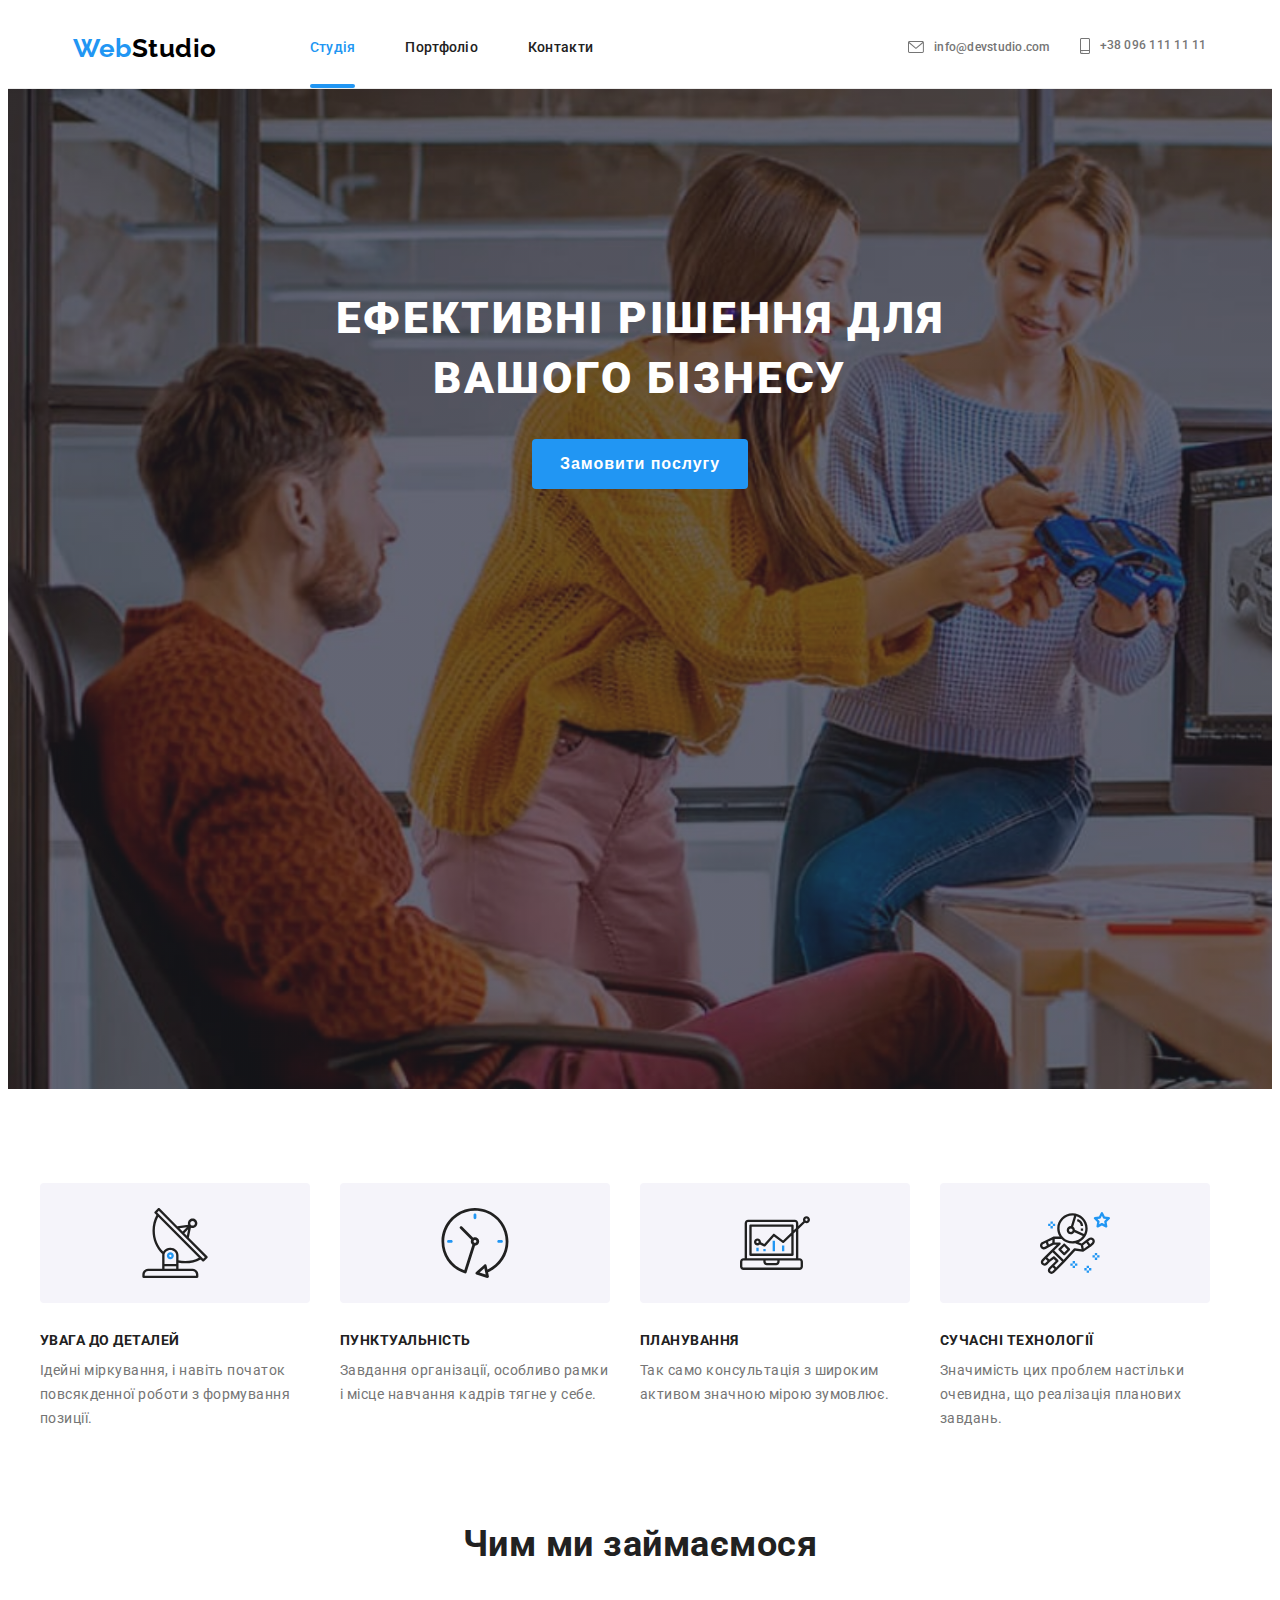
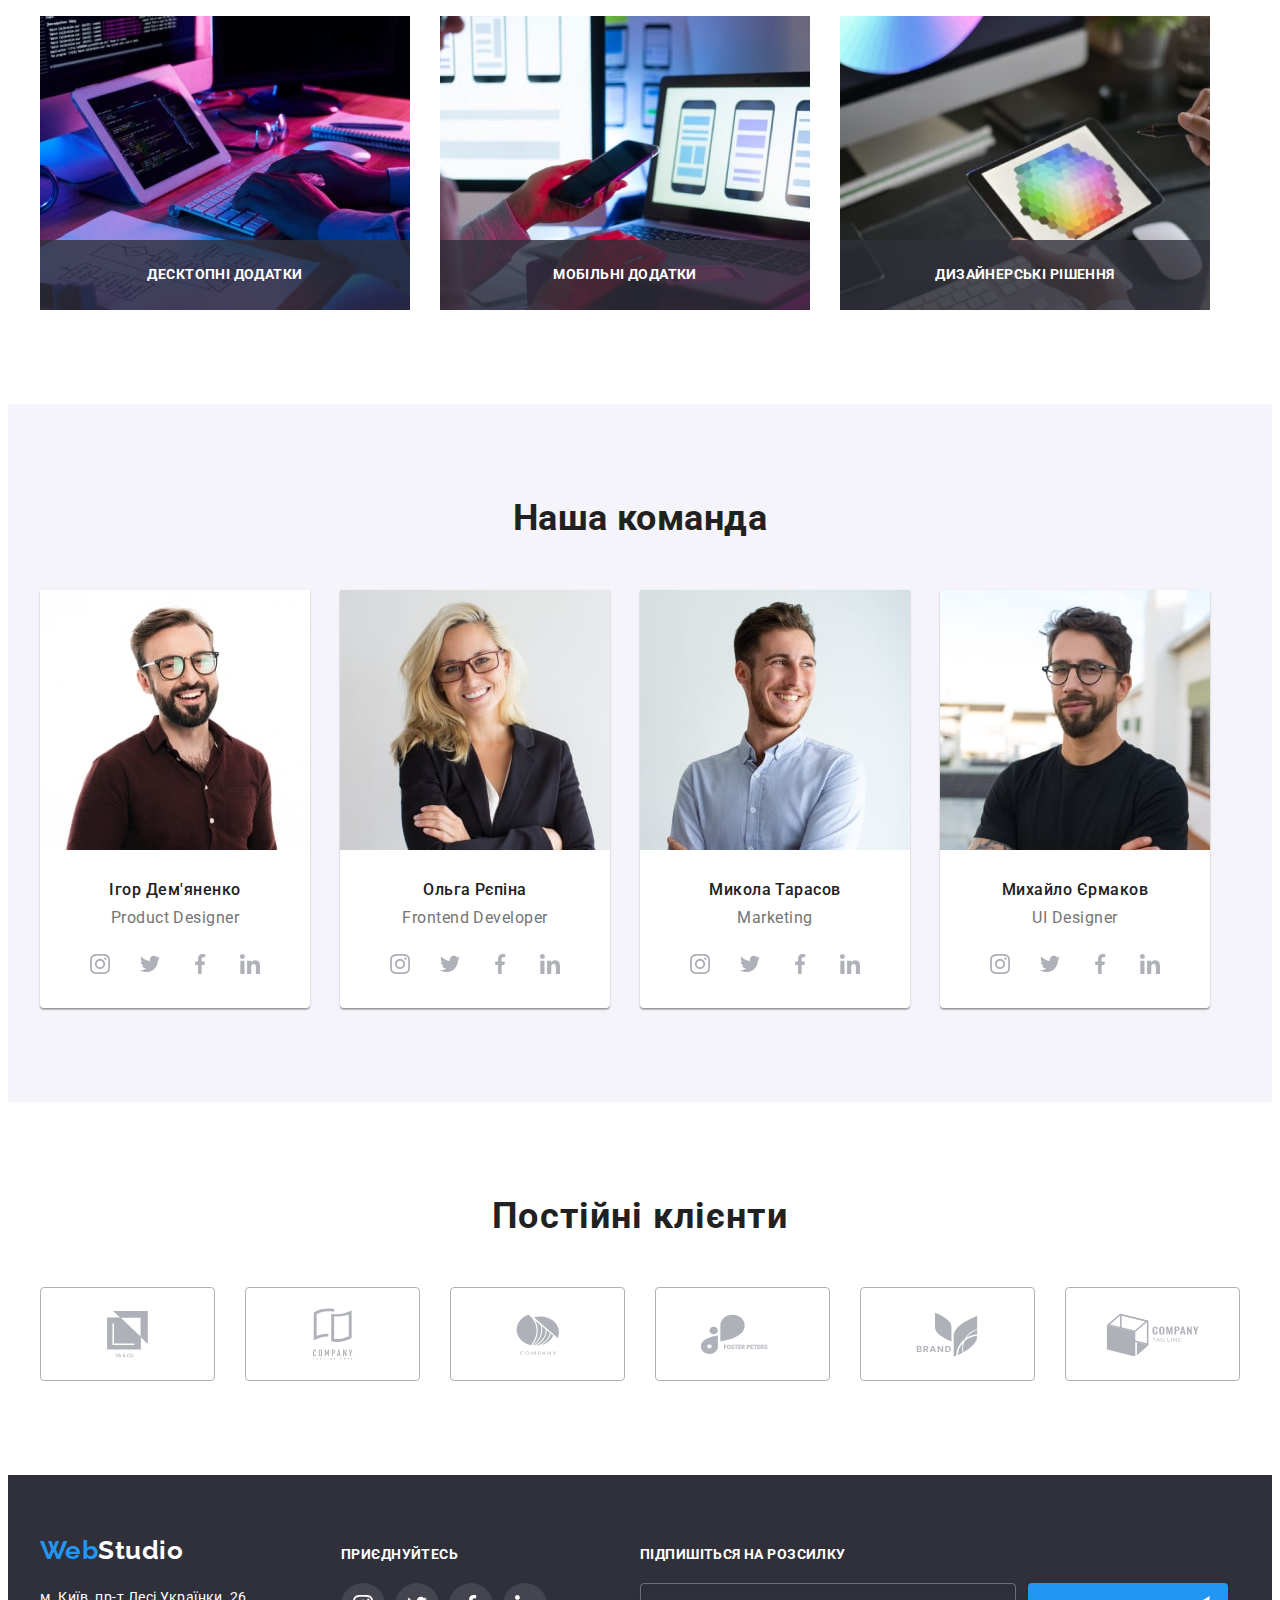
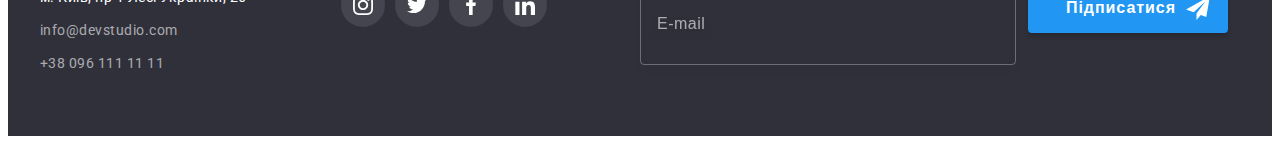
==== commit 02e2fad8: "maybe" ====
--- a/index.html
+++ b/index.html
@@ -21,7 +21,7 @@
 
   <body>
     <!--Шапка сайта-->
-    <header class="header">
+  <header class="header">
       <div class="header__container container">
         <a href="./index.html" class="logo"
           >Web<span class="logo__accent">Studio</span></a
@@ -125,8 +125,7 @@
 
     <main>
       <!--Эффектив-->
-   <section class="hero">
-    <div class="container">
+<section class="hero">
         <h1 class="hero__title">Ефективні рішення для вашого бізнесу</h1>
         <button class="hero__button" type="button" data-modal-open>
           Замовити послугу
@@ -209,11 +208,11 @@
               </button>
             </form>
           </div>
-        </div></div>
+        </div>
       </section>
       <!--Особенности-->
-   <section class="feature">
-       
+ <section class="feature">
+       <div class="container">
           <h2 class="visually-hidden">Особливості</h2>
           <ul class="feature__list">
             <li class="feature__item">
@@ -264,10 +263,10 @@
               </p>
             </li>
           </ul>
-        </div>
+        </div></div>
       </section>
       <!--Чем мы занимаемся-->
-    <section class="occupation">
+  <section class="occupation">
         <div class="container">
           <h2 class="occupation__title">Чим ми займаємося</h2>
           <ul class="occupation__list">
@@ -326,7 +325,7 @@
         </div>
       </section>
       <!--Команда-->
-   <section class="section">
+ <section class="section">
         <div class="container">
           <h2 class="section__title">Наша команда</h2>
           <ul class="team">
@@ -586,7 +585,7 @@
       </section>
     </main>
     <!--Футер-->
-  <footer class="footer">
+<footer class="footer">
       <div class="container">
         <ul class="footer__list">
           <li class="footer__item footer__item--adress">
--- a/css/main.min.css
+++ b/css/main.min.css
@@ -1 +1 @@
-.navigation__link--current::after{content:"";display:block;width:100%;height:3.75px;background-color:#2196f3;bottom:0;left:0;border-radius:2px}.adress__link:hover,.adress__map:hover,.contacts__link--menu:hover,.contacts__link:hover,.navigation__link:hover,.adress__link:focus,.adress__map:focus,.contacts__link--menu:focus,.contacts__link:focus,.navigation__link:focus{color:#2196f3}.project-work,.occupation__list{display:flex;flex-wrap:wrap}.header{background-color:#fff;border-bottom:1px solid #ececec;position:relative}.header__container{display:flex;align-items:center;justify-content:center}.logo{font-family:Raleway,cursive;font-weight:700;font-size:26px;line-height:1.19;text-decoration:none;color:#2196f3;justify-content:center;align-items:center;display:flex;padding-top:16px;padding-bottom:16px}@media screen and (min-width: 768px){.logo{padding-top:26px;padding-bottom:26px}}@media screen and (min-width: 1200px){.logo{padding-top:24px;padding-bottom:24px}}.logo__accent{color:#000}.logos{color:#fff}@media screen and (min-width: 768px){.navigation__item:not(:last-child){margin-right:50px}}.navigation__list{display:flex}@media screen and (min-width: 768px){.navigation__list{margin-left:88px;margin-right:87px}}@media screen and (min-width: 1200px){.navigation__list{margin-left:93px;margin-right:315px}}.navigation__link{position:relative;padding-top:32px;padding-bottom:32px;display:block;font-weight:500;font-size:14px;line-height:1.14;letter-spacing:.02em;text-decoration:none;color:#212121;transition:color 250ms cubic-bezier(0.4, 0, 0.2, 1)}.navigation__link--current{color:#2196f3;text-decoration:none}.navigation__link--current::after{position:absolute}@media screen and (min-width: 768px)and (max-width: 1200px){.contacts{display:flex;flex-direction:column;justify-content:center;align-items:baseline}}@media screen and (min-width: 1200px){.contacts{justify-content:center;align-items:center;display:flex;flex-direction:row;margin-bottom:0}}.contacts__link{justify-content:center;align-items:center;display:flex;font-weight:500;font-size:12px;line-height:1.16;letter-spacing:.02em;text-decoration:none;color:#757575;transition:color 250ms cubic-bezier(0.4, 0, 0.2, 1)}.contacts__link:hover .contacts__icon{fill:#2196f3}.contacts__link:focus .contacts__icon{fill:#2196f3}@media screen and (min-width: 1200px){.contacts__link{justify-content:center;align-items:center;display:inline-flex}}@media screen and (max-width: 1199px){.contacts__item:not(:last-child){margin-bottom:10px}}@media screen and (min-width: 1200px){.contacts__item:not(:last-child){margin-right:30px}}.contacts__icon{margin-right:8px;fill:#757575;transition:fill 250ms cubic-bezier(0.4, 0, 0.2, 1)}@media screen and (min-width: 1200px){.contacts__icon{margin-right:10px}}.header__model{display:none}@media screen and (min-width: 768px){.header__model{display:flex}.header__mobile{display:none}}.navigation-menu__button{display:inline-flex;align-items:center;justify-content:center;align-content:center;margin-left:auto;margin-bottom:auto;margin-top:auto;border:0;background-color:rgba(0,0,0,0);width:40px;height:40px;z-index:2}@media screen and (min-width: 768px){.navigation-menu__button{display:none}}.navigation-menu__button .menu-btn__close{display:none}.navigation-menu__button.is-open .menu-btn__close{display:block}.navigation-menu__button.is-open .menu-btn__menu{display:none}.header__mobile{padding:40px;display:none;flex-direction:column;position:absolute;top:0;left:0;background-color:#fff;width:100vw;height:100vh}@media screen and (min-width: 768px){.header__mobile{display:none}}.header__mobile.is-open{display:flex;flex-wrap:wrap;z-index:1}@media screen and (min-width: 768px){.header__mobile.is-open{display:none}}.social-menu{margin-top:auto;display:flex;align-items:flex-start;flex-wrap:wrap}@media screen and (min-width: 768px){.social-menu{display:none}}.social-menu__link{text-decoration:none;font-weight:500;font-size:18px;line-height:1.22;letter-spacing:.02em;color:#2196f3}.social-menu__item:not(:last-child){margin-right:10px;flex-wrap:wrap}.social-menu__item:not(:last-child)::after{content:"";margin-left:10px;border-right:1px solid rgba(33,33,33,.2)}@media screen and (min-width: 768px){.navigation__list--menu{display:none}}.navigation__item--menu{text-align:left;font-weight:500;font-size:40px;line-height:1.175;letter-spacing:.02em}.navigation__item--menu:not(:last-child){margin-bottom:32px}.navigation__link--menu{text-decoration:none;color:#212121}.navigation__link--menu:hover,.navigation__link--menu:focus{color:#2196f3}.menu-btn__menu:hover,.menu-btn__close:hover,.menu-btn__menu:focus,.menu-btn__close:focus{fill:#2196f3}.contacts--menu{margin-top:auto}@media screen and (min-width: 768px){.contacts--menu{display:none}.contacts--menu .contacts__item--menu{font-weight:500;font-size:24px;line-height:1.16;letter-spacing:.02em}.contacts--menu .contacts__item--menu:not(:last-child){margin-bottom:32px}}.contacts__link--menu{text-decoration:none;color:#757575;font-weight:500;font-size:24px;line-height:28px;letter-spacing:.02em}.contacts__item--menu:not(:last-child){margin-bottom:32px}.hero{max-width:100%;height:400px;margin:0 auto;padding-top:118px;padding-bottom:118px;text-align:center;background-color:#2f303a;background-repeat:no-repeat;background-size:cover;background-image:linear-gradient(rgba(47, 48, 58, 0.4), rgba(47, 48, 58, 0.4)),url("../images/mobile/hero.jpg")}@media screen and (min-width: 480px){.hero{background-image:linear-gradient(rgba(47, 48, 58, 0.4), rgba(47, 48, 58, 0.4)),url("../images/tablet/hero.jpg")}}@media screen and (min-width: 768px){.hero{background-image:linear-gradient(rgba(47, 48, 58, 0.4), rgba(47, 48, 58, 0.4)),url("../images/desktop/hero.jpg")}}@media screen and (min-width: 1200px){.hero{height:600px;padding-top:200px;padding-bottom:200px}}.hero__title{max-width:360px;margin:0 auto;font-weight:900;font-size:26px;line-height:1.6;text-align:center;letter-spacing:.06em;text-transform:uppercase;color:#fff}@media screen and (min-width: 1200px){.hero__title{max-width:696px;margin:0 auto;font-weight:900;font-size:44px;line-height:1.36}}@media screen and (max-width: 480px)and (min-device-pixel-ratio: 2),screen and (max-width: 480px)and (--webkit-min-device-pixel-ratio: 2),screen and (max-width: 480px)and (-webkit-min-device-pixel-ratio: 2),screen and (max-width: 480px)and (min-resolution: 192dpi),screen and (max-width: 480px)and (min-resolution: 2dppx){.heroi__box{background-image:url("../images/mobile/hero@2x.jpg")}}@media screen and (min-width: 481px)and (min-device-pixel-ratio: 2),screen and (min-width: 481px)and (--webkit-min-device-pixel-ratio: 2),screen and (min-width: 481px)and (-webkit-min-device-pixel-ratio: 2),screen and (min-width: 481px)and (min-resolution: 192dpi),screen and (min-width: 481px)and (min-resolution: 2dppx){.heroi__box{background-image:url("../images/tablet/hero@2x.jpg")}}@media screen and (min-width: 768px)and (min-device-pixel-ratio: 2),screen and (min-width: 768px)and (--webkit-min-device-pixel-ratio: 2),screen and (min-width: 768px)and (-webkit-min-device-pixel-ratio: 2),screen and (min-width: 768px)and (min-resolution: 192dpi),screen and (min-width: 768px)and (min-resolution: 2dppx){.heroi__box{background-image:url("../images/desktop/hero@2x.jpg")}}.hero__button{border-radius:4px;padding-top:10px;padding-bottom:10px;margin-top:30px;height:50px;font-weight:700;font-size:16px;line-height:1.87;align-items:center;text-align:center;letter-spacing:.06em;color:#fff;background-color:#2196f3;transition:250ms cubic-bezier(0.4, 0, 0.2, 1)}@media screen and (min-width: 480px){.hero__button{width:200px}}@media screen and (min-width: 1200px){.hero__button{width:216px}}.backdrop{position:fixed;top:50%;left:50%;width:450px;height:609px;transition:250ms cubic-bezier(0.4, 0, 0.2, 1);z-index:2;transform:translate(-50%, -50%)}.backdrop__modal{overflow:scroll;min-width:370px;min-height:342px;background-color:#fff;position:absolute;top:50%;left:50%;transform:translate(-50%, -50%)}@media screen and (min-width: 1200px){.backdrop__modal{min-width:528px;min-height:581px}}.backdrop.is-hidden{opacity:0;pointer-events:none;overflow:visible;overflow:hidden;transition:250ms cubic-bezier(0.4, 0, 0.2, 1)}.backdrop.is-hidden .backdrop__modal{transform:translate(-50%, -50%)}.backdrop__button{width:30px;height:30px;background-color:#fff;border-radius:50%;justify-content:center;align-items:center;display:flex;border:1px solid rgba(0,0,0,.1019607843);padding:0;margin-left:auto;margin-top:8px;margin-right:8px;transition:fill 250ms cubic-bezier(0.4, 0, 0.2, 1);cursor:pointer}.backdrop__button:hover .backdrop__icon{fill:#2196f3}.backdrop__button:focus .backdrop__icon{fill:#2196f3}.backdrop__icon{transition:fill 250ms cubic-bezier(0.4, 0, 0.2, 1);cursor:pointer}.form-modal{padding-bottom:40px;padding-left:40px;padding-right:40px;width:100%;height:100%;margin-left:auto;margin-right:auto}.form-modal__title{font-weight:700;font-size:20px;line-height:1.15;text-align:center;letter-spacing:.03em;margin:0 auto 2px auto;color:#212121}@media screen and (max-width: 1199px){.form-modal__title{max-width:360px;line-height:1.5}}.form-modal__content{display:flex;flex-direction:column;position:relative;margin-top:10px}.form-modal__label{font-weight:400;font-size:12px;line-height:1.16;letter-spacing:.01em;color:#757575;text-align:start;margin-top:0;margin-bottom:4px}.form-modal__input{width:370px;height:40px;padding-left:40px;padding-top:11px;padding-bottom:11px;padding-right:40px}@media screen and (min-width: 1200px){.form-modal__input{width:448px}}.form-modal__input:hover~.form-modal__icon{fill:#2196f3}.form-modal__input:focus~.form-modal__icon{fill:#2196f3}.form-modal__textarea{width:370px;height:120px;padding:12px 16px}@media screen and (min-width: 1200px){.form-modal__textarea{width:448px}}.form-modal__textarea::-moz-placeholder{font-weight:400;font-size:12px;line-height:1.16;letter-spacing:.01em;color:rgba(117,117,117,.5)}.form-modal__textarea:-ms-input-placeholder{font-weight:400;font-size:12px;line-height:1.16;letter-spacing:.01em;color:rgba(117,117,117,.5)}.form-modal__textarea::placeholder{font-weight:400;font-size:12px;line-height:1.16;letter-spacing:.01em;color:rgba(117,117,117,.5)}.form-modal__input,.form-modal__textarea{margin-top:0;margin-bottom:0;outline:0;border:1px solid rgba(33,33,33,.2);border-radius:4px;transition:fill,border 250ms cubic-bezier(0.4, 0, 0.2, 1)}.form-modal__input:hover,.form-modal__textarea:hover,.form-modal__input:focus,.form-modal__textarea:focus{border:1px solid #2196f3;border-radius:4px}.form-modal__icon{position:absolute;top:0;left:12px;transform:translateY(160%);transition:fill 250ms cubic-bezier(0.4, 0, 0.2, 1)}.form-modal__checkbox{margin-top:20px;margin-bottom:30px}.form-modal__checkbox--input{position:absolute;width:1px;height:1px;margin:-1px;bottom:0;padding:0;clip:rect(0 0 0 0);overflow:hidden}.form-modal__checkbox--label{font-weight:400;letter-spacing:.03em;color:#757575;justify-content:center;align-items:center;display:flex}@media screen and (min-width: 480px){.form-modal__checkbox--label{font-size:12px;line-height:1.16}}@media screen and (min-width: 768px){.form-modal__checkbox--label{font-size:12px;line-height:1.16}}@media screen and (min-width: 1200px){.form-modal__checkbox--label{font-size:14px;line-height:1.71}}.form-modal__checkbox--icon::before{content:" ";display:block;align-self:center;width:16px;height:15px;border:2px solid #212121;box-shadow:0px 4px 4px rgba(0,0,0,.25);border-radius:2px;margin-right:7px}.form-modal__checkbox--input:checked+.form-modal__checkbox--label .form-modal__checkbox--icon::before{content:" ";width:16px;height:15px;background-color:#2196f3;background-image:url("../images/check.svg");background-size:contain;background-origin:border-box;border-radius:2px;border:2px solid #2196f3}.form-modal__checkbox--link{-webkit-text-decoration-line:underline;text-decoration-line:underline;color:#2196f3}.form-modal__button{cursor:pointer;width:200px;height:50px;background-color:#2196f3;box-shadow:0px 4px 4px rgba(0,0,0,.15);border-radius:4px;font-weight:700;font-size:16px;line-height:1.8;justify-content:center;align-items:center;display:flex;text-align:center;letter-spacing:.06em;color:#fff;margin-top:0;margin-bottom:0;margin-left:auto;margin-right:auto;padding:10px 52px}.feature{padding-top:60px;padding-bottom:60px}@media screen and (min-width: 1200px){.feature{padding-top:94px;padding-bottom:94px}}.feature__content{background-color:#f5f4fa;border-radius:4px;justify-content:center;align-items:center;display:flex;height:120px}@media screen and (max-width: 767px){.feature__item{width:450px;margin-right:auto;margin-left:auto}.feature__item:not(:last-child){margin-bottom:30px}}@media screen and (min-width: 768px){.feature__item{width:354px;margin-bottom:0}}@media screen and (min-width: 1200px){.feature__item{width:270px;margin-bottom:0}}@media screen and (min-width: 768px){.feature__list{display:flex;align-items:center;justify-content:center;flex-wrap:wrap;gap:30px}}.feature__icon{width:70px;height:70px;justify-content:center;align-items:center;display:flex}.feature__title{margin-right:0;margin-left:0;margin-top:30px;margin-bottom:10px;font-weight:700;font-size:14px;line-height:1.14;text-transform:uppercase;color:#212121;text-align:center}@media screen and (min-width: 768px){.feature__title{text-align:left}}.feature__text{margin:0;font-weight:400;font-size:14px;line-height:1.7}@media screen and (min-width: 1200px){.occupation{display:block}}.occupation{padding-bottom:94px}@media screen and (max-width: 1199px){.occupation{display:none}}.occupation__title{margin-top:0;margin-bottom:50px;font-weight:700;font-size:36px;line-height:1.16;text-align:center;color:#212121}.occupation__item{width:370px;height:294px;margin-right:30px;position:relative}.occupation__item:nth-child(3n){margin-right:0}.occupation__content{background:rgba(47,48,58,.8);position:absolute;width:100%;height:70px;margin:0;bottom:0;right:0}.occupation__text{font-weight:700;font-size:14px;line-height:1.14;text-align:center;letter-spacing:.03em;text-transform:uppercase;color:#fff;padding-top:27px;padding-bottom:27px;margin:0}@media screen and (min-width: 1200px){.occupation{display:block}}.section{padding-top:60px;padding-bottom:60px;background-color:#f5f4fa}@media screen and (min-width: 1200px){.section{padding-top:94px;padding-bottom:94px}}.section__title{margin-top:0;margin-bottom:30px;font-weight:700;font-size:36px;line-height:1.16;text-align:center;color:#212121}@media screen and (min-width: 480px){.section__title{font-size:28px;line-height:1.17}}@media screen and (min-width: 1200px){.section__title{font-size:36px;line-height:1.16;margin-bottom:50px}}.team__content{padding-top:30px;padding-bottom:24px}@media screen and (min-width: 768px){.team{display:flex;flex-wrap:wrap;gap:30px}}.team__item{box-shadow:0px 1px 3px rgba(0,0,0,.12),0px 1px 1px rgba(0,0,0,.14),0px 2px 1px rgba(0,0,0,.2);border-radius:0px 0px 4px 4px;border-radius:0px 0px 4px 4px;background-color:#fff}@media screen and (max-width: 767px){.team__item{max-width:450px}.team__item:not(:last-child){margin-bottom:30px}}@media screen and (min-width: 768px){.team__item{width:354px;margin:0}}@media screen and (min-width: 1200px){.team__item{width:270px;margin:0}}.team__title{margin-top:0;margin-bottom:10px;font-weight:500;font-size:16px;line-height:1.19;text-align:center;color:#212121}.team__text{margin-top:0;margin-bottom:16px;font-weight:400;font-size:16px;line-height:1.18;text-align:center}.social{justify-content:center;align-items:center;display:flex}.social__item:not(:last-child){margin-right:10px}.social__link{border-radius:50%;justify-content:center;align-items:center;display:flex;width:40px;height:40px;background-color:#fff;transition:background-color 250ms cubic-bezier(0.4, 0, 0.2, 1)}.social__link:hover{background-color:#2196f3}.social__link:focus{background-color:#2196f3}.social__icon{width:20px;height:20px;fill:#afb1b8;transition:fill 250ms cubic-bezier(0.4, 0, 0.2, 1)}.social__link:hover .social__icon,.social__link:focus .social__icon{fill:#fff}.client{padding-top:60px;padding-bottom:60px}@media screen and (min-width: 1200px){.client{padding-top:94px;padding-bottom:94px}}.client__title{margin-top:0;margin-bottom:30px;margin-left:0;margin-right:0;text-align:center;letter-spacing:.03em;color:#212121}@media screen and (min-width: 480px){.client__title{font-size:28px;line-height:1.17}}@media screen and (min-width: 1200px){.client__title{font-size:36px;line-height:1.16;margin-bottom:50px}}.client__list{justify-content:center;align-items:center;display:flex;flex-wrap:wrap;margin:-15px}@media screen and (min-width: 1200px){.client__list{flex-wrap:nowrap}}.client__item{width:calc((100% - 60px)/2);margin:15px}@media screen and (min-width: 768px){.client__item{width:calc((100% - 90px)/3);margin:15px}}.client__link{border:1px solid #afb1b8;border-radius:4px;height:92px;justify-content:center;align-items:center;display:flex;transition:border 250ms cubic-bezier(0.4, 0, 0.2, 1)}.client__link:hover{border:1px solid #2196f3}.client__link:focus{border:1px solid #2196f3}.client__icon{justify-content:center;align-items:center;display:flex;fill:#afb1b8;transition:fill 250ms cubic-bezier(0.4, 0, 0.2, 1)}.client__link:hover .client__icon,.client__link:focus .client__icon{fill:#2196f3}.section-project{padding-top:60px;padding-bottom:60px}@media screen and (min-width: 1200px){.section-project{padding-top:94px;padding-bottom:94px}}.filter-project{margin-top:0;margin-bottom:35px;flex-wrap:wrap}@media screen and (max-width: 768px){.filter-project{display:flex}}@media screen and (min-width: 768px){.filter-project{margin-bottom:30px;justify-content:center;align-items:center;display:flex}}@media screen and (min-width: 1200px){.filter-project{margin-bottom:50px}}.filter-project__button{border-radius:4px;padding:6px 24px;cursor:pointer;font-weight:500;font-size:16px;line-height:1.62;color:#212121;transition:color,background-color 250ms cubic-bezier(0.4, 0, 0.2, 1)}.filter-project__item{align-items:flex-start;text-align:left;border-radius:4px;transition:box-shadow 250ms cubic-bezier(0.4, 0, 0.2, 1)}.filter-project__item:not(:last-child){margin-right:8px}.filter-project__item:nth-child(3n){margin-right:16px}@media screen and (max-width: 767px){.filter-project__item:not(:last-child){margin-bottom:15px}}.filter-project__item:hover,.filter-project__item:focus{box-shadow:0px 3px 1px rgba(0,0,0,.1),0px 1px 2px rgba(0,0,0,.08),0px 2px 2px rgba(0,0,0,.12);border-radius:4px}.filter-project .filter-project__button:hover,.filter-project .filter-project__button:focus{color:#fff;background-color:#2196f3}.project-work{margin:-15px}.project-work__link{text-decoration:none}@media screen and (max-width: 767px){.project-work{margin-left:auto;margin-right:auto}}.project-work__item{background-color:#fff;border:1px solid #eee;transition:box-shadow 250ms cubic-bezier(0.4, 0, 0.2, 1)}@media screen and (max-width: 767px){.project-work__item{width:450px}.project-work__item:not(:last-child){margin-bottom:30px}}@media screen and (min-width: 768px){.project-work__item{width:calc((100% - 60px)/2);margin:15px}}@media screen and (min-width: 1200px){.project-work__item{width:calc((100% - 90px)/3);margin:15px}}.project-work__item:hover{box-shadow:0px 1px 1px rgba(0,0,0,.12),0px 4px 4px rgba(0,0,0,.06),1px 4px 6px rgba(0,0,0,.16)}.project-work__overlay{position:relative;overflow:hidden;transition:250ms cubic-bezier(0.4, 0, 0.2, 1)}.project-work__meta{position:absolute;bottom:0;left:0;margin:0;width:100%;height:100%;background-color:#2196f3;padding:63px 24px;transform:translateY(100%);opacity:0;overflow:hidden;transition:250ms cubic-bezier(0.4, 0, 0.2, 1)}.project-work__link:hover .project-work__meta{opacity:1}.project-work__link:hover .project-work__meta{transform:translateY(0)}.project-work__content{padding:20px 24px}.project-work__text{font-weight:400;font-size:18px;line-height:1.5;letter-spacing:.03em;color:#fff;margin:0}.project-work__title{margin-top:0;margin-bottom:4px;font-weight:700;font-size:18px;line-height:2;letter-spacing:.06em;text-decoration:none;color:#212121}.project-work__product{margin-top:0;margin-bottom:0;font-weight:400;font-size:16px;line-height:1.87;text-decoration:none;color:#757575}.footer{margin-top:0;margin-bottom:0;padding-top:60px;padding-bottom:60px;background-color:#2f303a;text-align:center}.footer-logo{padding:0}@media screen and (min-width: 1200px){.footer__navigation{margin-right:70px;display:flex;flex-direction:column;align-items:flex-start;text-align:start}}@media screen and (min-width: 768px)and (max-width: 1199px){.footer__list{display:flex;flex-wrap:wrap;flex-basis:calc((100% - 10px)/2);justify-content:space-around}}@media screen and (min-width: 1200px){.footer__list{display:flex}}@media screen and (max-width: 768px){.footer__item{display:flex;flex-direction:column;align-items:center;justify-content:space-evenly;margin-bottom:60px}}.adress__list{margin-top:20px}.adress__item:not(:last-child){margin-bottom:9px}.adress__map{font-weight:400;font-size:14px;line-height:1.71;text-decoration:none;font-style:normal;color:#fff;transition:color 250ms cubic-bezier(0.4, 0, 0.2, 1)}.adress__link{font-weight:400;font-size:14px;line-height:1.71;text-decoration:none;font-style:normal;color:rgba(255,255,255,.6);transition:color 250ms cubic-bezier(0.4, 0, 0.2, 1)}.social-networks{justify-content:center;align-items:center;display:flex;margin-bottom:37px}.social-networks .footer__item--form{width:570px}@media screen and (max-width: 1199px){.footer__item--form{display:flex;flex-direction:column;align-items:center;justify-content:space-evenly;margin-top:60px}}@media screen and (min-width: 1200px){.footer__item--form{display:flex;flex-wrap:wrap;height:100px;margin-top:12px;margin-left:93px}}.social-networks__item:not(:last-child){margin-right:10px}.footer-form{justify-content:center;align-items:center;display:flex}.footer-form__text{text-align:left}.footer-form__button{margin-left:12px;justify-content:center;align-items:center;display:flex;text-align:center}@media screen and (min-width: 1200px){.footer__item--social{margin-top:12px}}.social-networks{margin-bottom:37px}.social-networks__text{font-weight:700;font-size:14px;line-height:1.14;letter-spacing:.03em;text-transform:uppercase;color:#fff;margin-top:0;margin-bottom:20px;text-align:center}@media screen and (min-width: 1200px){.social-networks__text{text-align:start}}.social-networks__item:not(:last-child){margin-right:10px}.social-networks__link{border-radius:50%;justify-content:center;align-items:center;display:flex;width:44px;height:44px;background-color:rgba(255,255,255,.1);transition:250ms cubic-bezier(0.4, 0, 0.2, 1)}.social-networks__link:hover{background-color:#2196f3}.social-networks__link:focus{background-color:#2196f3}.social-networks__icon{fill:#fff}.footer-form__text{font-weight:700;font-size:14px;line-height:1.14;letter-spacing:.03em;text-transform:uppercase;color:#fff;margin-bottom:20px;margin-top:0;display:block}@media screen and (min-width: 1200px){.footer-form__text{flex-basis:100%}}.footer-form__input{width:358px;height:50px;border:1px solid rgba(255,255,255,.3);filter:drop-shadow(0px 4px 4px rgba(0, 0, 0, 0.15));border-radius:4px;background-color:rgba(0,0,0,0);padding:0;outline:0;padding-left:16px;padding-top:15px;padding-bottom:15px;color:#fff;margin-bottom:20px}.footer-form__input::-moz-placeholder{font-weight:400;font-size:16px;line-height:1.25;justify-content:center;align-items:center;display:flex;letter-spacing:.03em;color:rgba(255,255,255,.6)}.footer-form__input:-ms-input-placeholder{font-weight:400;font-size:16px;line-height:1.25;justify-content:center;align-items:center;display:flex;letter-spacing:.03em;color:rgba(255,255,255,.6)}.footer-form__input::placeholder{font-weight:400;font-size:16px;line-height:1.25;justify-content:center;align-items:center;display:flex;letter-spacing:.03em;color:rgba(255,255,255,.6)}.footer-form__icon{margin-left:10px;margin-right:8px;text-align:center}@media screen and (min-width: 1200px){.footer__meta{display:flex;margin-bottom:34px}}.footer-form__button{width:200px;height:50px;background-color:#2196f3;box-shadow:0px 4px 4px rgba(0,0,0,.15);border-radius:4px;font-weight:700;font-size:16px;line-height:1.87;justify-content:center;align-items:center;display:inline-flex;text-align:center;letter-spacing:.06em;color:#fff;padding-top:10px;padding-bottom:10px;padding-left:28px;padding-right:0}.adress{width:231px}body{color:#757575;font-family:Roboto,sans-serif;letter-spacing:.03em}ul{list-style:none;margin:0;padding:0}button{border:none}textarea{resize:none}.container{margin:0 auto;padding:0 15px}@media screen and (min-width: 480px){.container{width:480px}}@media screen and (min-width: 768px){.container{width:768px}}@media screen and (min-width: 1200px){.container{width:1200px}}.visually-hidden{position:absolute;width:1px;height:1px;margin:-1px;border:0;padding:0;white-space:nowrap;-webkit-clip-path:inset(100%);clip-path:inset(100%);clip:rect(0 0 0 0);overflow:hidden}img{width:100%;height:auto;display:block}/*# sourceMappingURL=main.min.css.map */+.navigation__link--current::after{content:"";display:block;width:100%;height:3.75px;background-color:#2196f3;bottom:0;left:0;border-radius:2px}.adress__link:hover,.adress__map:hover,.contacts__link--menu:hover,.contacts__link:hover,.navigation__link:hover,.adress__link:focus,.adress__map:focus,.contacts__link--menu:focus,.contacts__link:focus,.navigation__link:focus{color:#2196f3}.project-work,.occupation__list{display:flex;flex-wrap:wrap}.header{background-color:#fff;border-bottom:1px solid #ececec;position:relative}.header__container{display:flex;align-items:center;justify-content:center}.logo{font-family:Raleway,cursive;font-weight:700;font-size:26px;line-height:1.19;text-decoration:none;color:#2196f3;justify-content:center;align-items:center;display:flex;padding-top:16px;padding-bottom:16px}@media screen and (min-width: 768px){.logo{padding-top:26px;padding-bottom:26px}}@media screen and (min-width: 1200px){.logo{padding-top:24px;padding-bottom:24px}}.logo__accent{color:#000}.logos{color:#fff}@media screen and (min-width: 768px){.navigation__item:not(:last-child){margin-right:50px}}.navigation__list{display:flex}@media screen and (min-width: 768px){.navigation__list{margin-left:88px;margin-right:87px}}@media screen and (min-width: 1200px){.navigation__list{margin-left:93px;margin-right:315px}}.navigation__link{position:relative;padding-top:32px;padding-bottom:32px;display:block;font-weight:500;font-size:14px;line-height:1.14;letter-spacing:.02em;text-decoration:none;color:#212121;transition:color 250ms cubic-bezier(0.4, 0, 0.2, 1)}.navigation__link--current{color:#2196f3;text-decoration:none}.navigation__link--current::after{position:absolute}@media screen and (min-width: 768px)and (max-width: 1200px){.contacts{display:flex;flex-direction:column;justify-content:center;align-items:baseline}}@media screen and (min-width: 1200px){.contacts{justify-content:center;align-items:center;display:flex;flex-direction:row;margin-bottom:0}}.contacts__link{justify-content:center;align-items:center;display:flex;font-weight:500;font-size:12px;line-height:1.16;letter-spacing:.02em;text-decoration:none;color:#757575;transition:color 250ms cubic-bezier(0.4, 0, 0.2, 1)}.contacts__link:hover .contacts__icon{fill:#2196f3}.contacts__link:focus .contacts__icon{fill:#2196f3}@media screen and (min-width: 1200px){.contacts__link{justify-content:center;align-items:center;display:inline-flex}}@media screen and (max-width: 1199px){.contacts__item:not(:last-child){margin-bottom:10px}}@media screen and (min-width: 1200px){.contacts__item:not(:last-child){margin-right:30px}}.contacts__icon{margin-right:8px;fill:#757575;transition:fill 250ms cubic-bezier(0.4, 0, 0.2, 1)}@media screen and (min-width: 1200px){.contacts__icon{margin-right:10px}}.header__model{display:none}@media screen and (min-width: 768px){.header__model{display:flex}.header__mobile{display:none}}.navigation-menu__button{display:inline-flex;align-items:center;justify-content:center;align-content:center;margin-left:auto;margin-bottom:auto;margin-top:auto;border:0;background-color:rgba(0,0,0,0);width:40px;height:40px;z-index:2}@media screen and (min-width: 768px){.navigation-menu__button{display:none}}.navigation-menu__button .menu-btn__close{display:none}.navigation-menu__button.is-open .menu-btn__close{display:block}.navigation-menu__button.is-open .menu-btn__menu{display:none}.header__mobile{padding:40px;display:none;flex-direction:column;position:absolute;top:0;left:0;background-color:#fff;width:100vw;height:100vh}@media screen and (min-width: 768px){.header__mobile{display:none}}.header__mobile.is-open{display:flex;flex-wrap:wrap;z-index:1}@media screen and (min-width: 768px){.header__mobile.is-open{display:none}}.social-menu{margin-top:auto;display:flex;align-items:flex-start;flex-wrap:wrap}@media screen and (min-width: 768px){.social-menu{display:none}}.social-menu__link{text-decoration:none;font-weight:500;font-size:18px;line-height:1.22;letter-spacing:.02em;color:#2196f3}.social-menu__item:not(:last-child){margin-right:10px;flex-wrap:wrap}.social-menu__item:not(:last-child)::after{content:"";margin-left:10px;border-right:1px solid rgba(33,33,33,.2)}@media screen and (min-width: 768px){.navigation__list--menu{display:none}}.navigation__item--menu{text-align:left;font-weight:500;font-size:40px;line-height:1.175;letter-spacing:.02em}.navigation__item--menu:not(:last-child){margin-bottom:32px}.navigation__link--menu{text-decoration:none;color:#212121}.navigation__link--menu:hover,.navigation__link--menu:focus{color:#2196f3}.menu-btn__menu:hover,.menu-btn__close:hover,.menu-btn__menu:focus,.menu-btn__close:focus{fill:#2196f3}.contacts--menu{margin-top:auto}@media screen and (min-width: 768px){.contacts--menu{display:none}.contacts--menu .contacts__item--menu{font-weight:500;font-size:24px;line-height:1.16;letter-spacing:.02em}.contacts--menu .contacts__item--menu:not(:last-child){margin-bottom:32px}}.contacts__link--menu{text-decoration:none;color:#757575;font-weight:500;font-size:24px;line-height:28px;letter-spacing:.02em}.contacts__item--menu:not(:last-child){margin-bottom:32px}.hero{max-width:100%;height:400px;margin:0 auto;padding-top:118px;padding-bottom:118px;text-align:center;background-color:#2f303a;background-repeat:no-repeat;background-size:cover;background-image:linear-gradient(rgba(47, 48, 58, 0.4), rgba(47, 48, 58, 0.4)),url("../images/mobile/hero.jpg")}@media screen and (min-width: 480px){.hero{background-image:linear-gradient(rgba(47, 48, 58, 0.4), rgba(47, 48, 58, 0.4)),url("../images/tablet/hero.jpg")}}@media screen and (min-width: 768px){.hero{background-image:linear-gradient(rgba(47, 48, 58, 0.4), rgba(47, 48, 58, 0.4)),url("../images/desktop/hero.jpg")}}@media screen and (min-width: 1200px){.hero{height:600px;padding-top:200px;padding-bottom:200px}}.hero__title{max-width:360px;margin:0 auto;font-weight:900;font-size:26px;line-height:1.6;text-align:center;letter-spacing:.06em;text-transform:uppercase;color:#fff}@media screen and (min-width: 1200px){.hero__title{max-width:696px;margin:0 auto;font-weight:900;font-size:44px;line-height:1.36}}@media screen and (max-width: 480px)and (min-device-pixel-ratio: 2),screen and (max-width: 480px)and (--webkit-min-device-pixel-ratio: 2),screen and (max-width: 480px)and (-webkit-min-device-pixel-ratio: 2),screen and (max-width: 480px)and (min-resolution: 192dpi),screen and (max-width: 480px)and (min-resolution: 2dppx){.heroi__box{background-image:url("../images/mobile/hero@2x.jpg")}}@media screen and (min-width: 481px)and (min-device-pixel-ratio: 2),screen and (min-width: 481px)and (--webkit-min-device-pixel-ratio: 2),screen and (min-width: 481px)and (-webkit-min-device-pixel-ratio: 2),screen and (min-width: 481px)and (min-resolution: 192dpi),screen and (min-width: 481px)and (min-resolution: 2dppx){.heroi__box{background-image:url("../images/tablet/hero@2x.jpg")}}@media screen and (min-width: 768px)and (min-device-pixel-ratio: 2),screen and (min-width: 768px)and (--webkit-min-device-pixel-ratio: 2),screen and (min-width: 768px)and (-webkit-min-device-pixel-ratio: 2),screen and (min-width: 768px)and (min-resolution: 192dpi),screen and (min-width: 768px)and (min-resolution: 2dppx){.heroi__box{background-image:url("../images/desktop/hero@2x.jpg")}}.hero__button{border-radius:4px;padding-top:10px;padding-bottom:10px;margin-top:30px;height:50px;font-weight:700;font-size:16px;line-height:1.87;align-items:center;text-align:center;letter-spacing:.06em;color:#fff;background-color:#2196f3;transition:250ms cubic-bezier(0.4, 0, 0.2, 1)}@media screen and (min-width: 480px){.hero__button{width:200px}}@media screen and (min-width: 1200px){.hero__button{width:216px}}.backdrop{position:fixed;top:50%;left:50%;width:450px;height:609px;transition:250ms cubic-bezier(0.4, 0, 0.2, 1);z-index:2;transform:translate(-50%, -50%)}.backdrop__modal{overflow:scroll;min-width:370px;min-height:342px;background-color:#fff;position:absolute;top:50%;left:50%;transform:translate(-50%, -50%)}@media screen and (min-width: 1200px){.backdrop__modal{min-width:528px;min-height:581px}}.backdrop.is-hidden{opacity:0;pointer-events:none;overflow:visible;overflow:hidden;transition:250ms cubic-bezier(0.4, 0, 0.2, 1)}.backdrop.is-hidden .backdrop__modal{transform:translate(-50%, -50%)}.backdrop__button{width:30px;height:30px;background-color:#fff;border-radius:50%;justify-content:center;align-items:center;display:flex;border:1px solid rgba(0,0,0,.1019607843);padding:0;margin-left:auto;margin-top:8px;margin-right:8px;transition:fill 250ms cubic-bezier(0.4, 0, 0.2, 1);cursor:pointer}.backdrop__button:hover .backdrop__icon{fill:#2196f3}.backdrop__button:focus .backdrop__icon{fill:#2196f3}.backdrop__icon{transition:fill 250ms cubic-bezier(0.4, 0, 0.2, 1);cursor:pointer}.form-modal{padding-bottom:40px;padding-left:40px;padding-right:40px;width:100%;height:100%;margin-left:auto;margin-right:auto}.form-modal__title{font-weight:700;font-size:20px;line-height:1.15;text-align:center;letter-spacing:.03em;margin:0 auto 2px auto;color:#212121}@media screen and (max-width: 1199px){.form-modal__title{max-width:360px;line-height:1.5}}.form-modal__content{display:flex;flex-direction:column;position:relative;margin-top:10px}.form-modal__label{font-weight:400;font-size:12px;line-height:1.16;letter-spacing:.01em;color:#757575;text-align:start;margin-top:0;margin-bottom:4px}.form-modal__input{width:370px;height:40px;padding-left:40px;padding-top:11px;padding-bottom:11px;padding-right:40px}@media screen and (min-width: 1200px){.form-modal__input{width:448px}}.form-modal__input:hover~.form-modal__icon{fill:#2196f3}.form-modal__input:focus~.form-modal__icon{fill:#2196f3}.form-modal__textarea{width:370px;height:120px;padding:12px 16px}@media screen and (min-width: 1200px){.form-modal__textarea{width:448px}}.form-modal__textarea::-moz-placeholder{font-weight:400;font-size:12px;line-height:1.16;letter-spacing:.01em;color:rgba(117,117,117,.5)}.form-modal__textarea:-ms-input-placeholder{font-weight:400;font-size:12px;line-height:1.16;letter-spacing:.01em;color:rgba(117,117,117,.5)}.form-modal__textarea::placeholder{font-weight:400;font-size:12px;line-height:1.16;letter-spacing:.01em;color:rgba(117,117,117,.5)}.form-modal__input,.form-modal__textarea{margin-top:0;margin-bottom:0;outline:0;border:1px solid rgba(33,33,33,.2);border-radius:4px;transition:fill,border 250ms cubic-bezier(0.4, 0, 0.2, 1)}.form-modal__input:hover,.form-modal__textarea:hover,.form-modal__input:focus,.form-modal__textarea:focus{border:1px solid #2196f3;border-radius:4px}.form-modal__icon{position:absolute;top:0;left:12px;transform:translateY(160%);transition:fill 250ms cubic-bezier(0.4, 0, 0.2, 1)}.form-modal__checkbox{margin-top:20px;margin-bottom:30px}.form-modal__checkbox--input{position:absolute;width:1px;height:1px;margin:-1px;bottom:0;padding:0;clip:rect(0 0 0 0);overflow:hidden}.form-modal__checkbox--label{font-weight:400;letter-spacing:.03em;color:#757575;justify-content:center;align-items:center;display:flex}@media screen and (min-width: 480px){.form-modal__checkbox--label{font-size:12px;line-height:1.16}}@media screen and (min-width: 768px){.form-modal__checkbox--label{font-size:12px;line-height:1.16}}@media screen and (min-width: 1200px){.form-modal__checkbox--label{font-size:14px;line-height:1.71}}.form-modal__checkbox--icon::before{content:" ";display:block;align-self:center;width:16px;height:15px;border:2px solid #212121;box-shadow:0px 4px 4px rgba(0,0,0,.25);border-radius:2px;margin-right:7px}.form-modal__checkbox--input:checked+.form-modal__checkbox--label .form-modal__checkbox--icon::before{content:" ";width:16px;height:15px;background-color:#2196f3;background-image:url("../images/check.svg");background-size:contain;background-origin:border-box;border-radius:2px;border:2px solid #2196f3}.form-modal__checkbox--link{-webkit-text-decoration-line:underline;text-decoration-line:underline;color:#2196f3}.form-modal__button{cursor:pointer;width:200px;height:50px;background-color:#2196f3;box-shadow:0px 4px 4px rgba(0,0,0,.15);border-radius:4px;font-weight:700;font-size:16px;line-height:1.8;justify-content:center;align-items:center;display:flex;text-align:center;letter-spacing:.06em;color:#fff;margin-top:0;margin-bottom:0;margin-left:auto;margin-right:auto;padding:10px 52px}.feature{padding-top:60px;padding-bottom:60px}@media screen and (min-width: 1200px){.feature{padding-top:94px;padding-bottom:94px}}.feature__content{background-color:#f5f4fa;border-radius:4px;justify-content:center;align-items:center;display:flex;height:120px}@media screen and (max-width: 767px){.feature__item:not(:last-child){margin-bottom:30px}}@media screen and (min-width: 768px){.feature__item{width:354px;margin-bottom:0}}@media screen and (min-width: 1200px){.feature__item{width:270px;margin-bottom:0}}@media screen and (min-width: 768px){.feature__list{display:flex;flex-wrap:wrap;gap:30px}}.feature__icon{width:70px;height:70px;justify-content:center;align-items:center;display:flex}.feature__title{margin-right:0;margin-left:0;margin-top:30px;margin-bottom:10px;font-weight:700;font-size:14px;line-height:1.14;text-transform:uppercase;color:#212121;text-align:center}@media screen and (min-width: 768px){.feature__title{text-align:left}}.feature__text{margin:0;font-weight:400;font-size:14px;line-height:1.7}@media screen and (min-width: 1200px){.occupation{display:block}}.occupation{padding-bottom:94px}@media screen and (max-width: 1199px){.occupation{display:none}}.occupation__title{margin-top:0;margin-bottom:50px;font-weight:700;font-size:36px;line-height:1.16;text-align:center;color:#212121}.occupation__item{width:370px;height:294px;margin-right:30px;position:relative}.occupation__item:nth-child(3n){margin-right:0}.occupation__content{background:rgba(47,48,58,.8);position:absolute;width:100%;height:70px;margin:0;bottom:0;right:0}.occupation__text{font-weight:700;font-size:14px;line-height:1.14;text-align:center;letter-spacing:.03em;text-transform:uppercase;color:#fff;padding-top:27px;padding-bottom:27px;margin:0}@media screen and (min-width: 1200px){.occupation{display:block}}.section{padding-top:60px;padding-bottom:60px;background-color:#f5f4fa}@media screen and (min-width: 1200px){.section{padding-top:94px;padding-bottom:94px}}.section__title{margin-top:0;margin-bottom:30px;font-weight:700;font-size:36px;line-height:1.16;text-align:center;color:#212121}@media screen and (min-width: 480px){.section__title{font-size:28px;line-height:1.17}}@media screen and (min-width: 1200px){.section__title{font-size:36px;line-height:1.16;margin-bottom:50px}}.team__content{padding-top:30px;padding-bottom:24px}@media screen and (min-width: 768px){.team{display:flex;flex-wrap:wrap;gap:30px}}.team__item{box-shadow:0px 1px 3px rgba(0,0,0,.12),0px 1px 1px rgba(0,0,0,.14),0px 2px 1px rgba(0,0,0,.2);border-radius:0px 0px 4px 4px;border-radius:0px 0px 4px 4px;background-color:#fff}@media screen and (max-width: 767px){.team__item{max-width:450px}.team__item:not(:last-child){margin-bottom:30px}}@media screen and (min-width: 768px){.team__item{width:354px;margin:0}}@media screen and (min-width: 1200px){.team__item{width:270px;margin:0}}.team__title{margin-top:0;margin-bottom:10px;font-weight:500;font-size:16px;line-height:1.19;text-align:center;color:#212121}.team__text{margin-top:0;margin-bottom:16px;font-weight:400;font-size:16px;line-height:1.18;text-align:center}.social{justify-content:center;align-items:center;display:flex}.social__item:not(:last-child){margin-right:10px}.social__link{border-radius:50%;justify-content:center;align-items:center;display:flex;width:40px;height:40px;background-color:#fff;transition:background-color 250ms cubic-bezier(0.4, 0, 0.2, 1)}.social__link:hover{background-color:#2196f3}.social__link:focus{background-color:#2196f3}.social__icon{width:20px;height:20px;fill:#afb1b8;transition:fill 250ms cubic-bezier(0.4, 0, 0.2, 1)}.social__link:hover .social__icon,.social__link:focus .social__icon{fill:#fff}.client{padding-top:60px;padding-bottom:60px}@media screen and (min-width: 1200px){.client{padding-top:94px;padding-bottom:94px}}.client__title{margin-top:0;margin-bottom:30px;margin-left:0;margin-right:0;text-align:center;letter-spacing:.03em;color:#212121}@media screen and (min-width: 480px){.client__title{font-size:28px;line-height:1.17}}@media screen and (min-width: 1200px){.client__title{font-size:36px;line-height:1.16;margin-bottom:50px}}.client__list{justify-content:center;align-items:center;display:flex;flex-wrap:wrap;margin:-15px}@media screen and (min-width: 1200px){.client__list{flex-wrap:nowrap}}.client__item{width:calc((100% - 60px)/2);margin:15px}@media screen and (min-width: 768px){.client__item{width:calc((100% - 90px)/3);margin:15px}}.client__link{border:1px solid #afb1b8;border-radius:4px;height:92px;justify-content:center;align-items:center;display:flex;transition:border 250ms cubic-bezier(0.4, 0, 0.2, 1)}.client__link:hover{border:1px solid #2196f3}.client__link:focus{border:1px solid #2196f3}.client__icon{justify-content:center;align-items:center;display:flex;fill:#afb1b8;transition:fill 250ms cubic-bezier(0.4, 0, 0.2, 1)}.client__link:hover .client__icon,.client__link:focus .client__icon{fill:#2196f3}.section-project{padding-top:60px;padding-bottom:60px}@media screen and (min-width: 1200px){.section-project{padding-top:94px;padding-bottom:94px}}.filter-project{margin-top:0;margin-bottom:35px;flex-wrap:wrap}@media screen and (max-width: 768px){.filter-project{display:flex}}@media screen and (min-width: 768px){.filter-project{margin-bottom:30px;justify-content:center;align-items:center;display:flex}}@media screen and (min-width: 1200px){.filter-project{margin-bottom:50px}}.filter-project__button{border-radius:4px;padding:6px 24px;cursor:pointer;font-weight:500;font-size:16px;line-height:1.62;color:#212121;transition:color,background-color 250ms cubic-bezier(0.4, 0, 0.2, 1)}.filter-project__item{align-items:flex-start;text-align:left;border-radius:4px;transition:box-shadow 250ms cubic-bezier(0.4, 0, 0.2, 1)}.filter-project__item:not(:last-child){margin-right:8px}.filter-project__item:nth-child(3n){margin-right:16px}@media screen and (max-width: 767px){.filter-project__item:not(:last-child){margin-bottom:15px}}.filter-project__item:hover,.filter-project__item:focus{box-shadow:0px 3px 1px rgba(0,0,0,.1),0px 1px 2px rgba(0,0,0,.08),0px 2px 2px rgba(0,0,0,.12);border-radius:4px}.filter-project .filter-project__button:hover,.filter-project .filter-project__button:focus{color:#fff;background-color:#2196f3}.project-work{margin:-15px}.project-work__link{text-decoration:none}@media screen and (max-width: 767px){.project-work{margin-left:auto;margin-right:auto}}.project-work__item{background-color:#fff;border:1px solid #eee;transition:box-shadow 250ms cubic-bezier(0.4, 0, 0.2, 1)}@media screen and (max-width: 767px){.project-work__item{width:450px}.project-work__item:not(:last-child){margin-bottom:30px}}@media screen and (min-width: 768px){.project-work__item{width:calc((100% - 60px)/2);margin:15px}}@media screen and (min-width: 1200px){.project-work__item{width:calc((100% - 90px)/3);margin:15px}}.project-work__item:hover{box-shadow:0px 1px 1px rgba(0,0,0,.12),0px 4px 4px rgba(0,0,0,.06),1px 4px 6px rgba(0,0,0,.16)}.project-work__overlay{position:relative;overflow:hidden;transition:250ms cubic-bezier(0.4, 0, 0.2, 1)}.project-work__meta{position:absolute;bottom:0;left:0;margin:0;width:100%;height:100%;background-color:#2196f3;padding:63px 24px;transform:translateY(100%);opacity:0;overflow:hidden;transition:250ms cubic-bezier(0.4, 0, 0.2, 1)}.project-work__link:hover .project-work__meta{opacity:1}.project-work__link:hover .project-work__meta{transform:translateY(0)}.project-work__content{padding:20px 24px}.project-work__text{font-weight:400;font-size:18px;line-height:1.5;letter-spacing:.03em;color:#fff;margin:0}.project-work__title{margin-top:0;margin-bottom:4px;font-weight:700;font-size:18px;line-height:2;letter-spacing:.06em;text-decoration:none;color:#212121}.project-work__product{margin-top:0;margin-bottom:0;font-weight:400;font-size:16px;line-height:1.87;text-decoration:none;color:#757575}.footer{margin-top:0;margin-bottom:0;padding-top:60px;padding-bottom:60px;background-color:#2f303a;text-align:center}.footer-logo{padding:0}@media screen and (min-width: 1200px){.footer__navigation{margin-right:70px;display:flex;flex-direction:column;align-items:flex-start;text-align:start}}@media screen and (min-width: 768px)and (max-width: 1199px){.footer__list{display:flex;flex-wrap:wrap;flex-basis:calc((100% - 10px)/2);justify-content:space-around}}@media screen and (min-width: 1200px){.footer__list{display:flex}}@media screen and (max-width: 768px){.footer__item{display:flex;flex-direction:column;align-items:center;justify-content:space-evenly;margin-bottom:60px}}.adress__list{margin-top:20px}.adress__item:not(:last-child){margin-bottom:9px}.adress__map{font-weight:400;font-size:14px;line-height:1.71;text-decoration:none;font-style:normal;color:#fff;transition:color 250ms cubic-bezier(0.4, 0, 0.2, 1)}.adress__link{font-weight:400;font-size:14px;line-height:1.71;text-decoration:none;font-style:normal;color:rgba(255,255,255,.6);transition:color 250ms cubic-bezier(0.4, 0, 0.2, 1)}.social-networks{justify-content:center;align-items:center;display:flex;margin-bottom:37px}.social-networks .footer__item--form{width:570px}@media screen and (max-width: 1199px){.footer__item--form{display:flex;flex-direction:column;align-items:center;justify-content:space-evenly}}@media screen and (min-width: 1200px){.footer__item--form{display:flex;flex-wrap:wrap;height:100px;margin-top:12px;margin-left:93px}}.social-networks__item:not(:last-child){margin-right:10px}.footer-form{justify-content:center;align-items:center;display:flex}.footer-form__text{text-align:left}.footer-form__button{margin-left:12px;justify-content:center;align-items:center;display:flex;text-align:center}@media screen and (min-width: 1200px){.footer__item--social{margin-top:12px}}.social-networks{margin-bottom:37px}.social-networks__text{font-weight:700;font-size:14px;line-height:1.14;letter-spacing:.03em;text-transform:uppercase;color:#fff;margin-top:0;margin-bottom:20px;text-align:center}@media screen and (min-width: 1200px){.social-networks__text{text-align:start}}.social-networks__item:not(:last-child){margin-right:10px}.social-networks__link{border-radius:50%;justify-content:center;align-items:center;display:flex;width:44px;height:44px;background-color:rgba(255,255,255,.1);transition:250ms cubic-bezier(0.4, 0, 0.2, 1)}.social-networks__link:hover{background-color:#2196f3}.social-networks__link:focus{background-color:#2196f3}.social-networks__icon{fill:#fff}.footer-form__text{font-weight:700;font-size:14px;line-height:1.14;letter-spacing:.03em;text-transform:uppercase;color:#fff;margin-bottom:20px;margin-top:0;display:block}@media screen and (min-width: 1200px){.footer-form__text{flex-basis:100%}}.footer-form__input{width:358px;height:50px;border:1px solid rgba(255,255,255,.3);filter:drop-shadow(0px 4px 4px rgba(0, 0, 0, 0.15));border-radius:4px;background-color:rgba(0,0,0,0);padding:0;outline:0;padding-left:16px;padding-top:15px;padding-bottom:15px;color:#fff;margin-bottom:20px}.footer-form__input::-moz-placeholder{font-weight:400;font-size:16px;line-height:1.25;justify-content:center;align-items:center;display:flex;letter-spacing:.03em;color:rgba(255,255,255,.6)}.footer-form__input:-ms-input-placeholder{font-weight:400;font-size:16px;line-height:1.25;justify-content:center;align-items:center;display:flex;letter-spacing:.03em;color:rgba(255,255,255,.6)}.footer-form__input::placeholder{font-weight:400;font-size:16px;line-height:1.25;justify-content:center;align-items:center;display:flex;letter-spacing:.03em;color:rgba(255,255,255,.6)}.footer-form__icon{margin-left:10px;margin-right:8px;text-align:center}@media screen and (min-width: 1200px){.footer__meta{display:flex;margin-bottom:34px}}.footer-form__button{width:200px;height:50px;background-color:#2196f3;box-shadow:0px 4px 4px rgba(0,0,0,.15);border-radius:4px;font-weight:700;font-size:16px;line-height:1.87;justify-content:center;align-items:center;display:inline-flex;text-align:center;letter-spacing:.06em;color:#fff;padding-top:10px;padding-bottom:10px;padding-left:28px;padding-right:0}.adress{width:231px}body{color:#757575;font-family:Roboto,sans-serif;letter-spacing:.03em}ul{list-style:none;margin:0;padding:0}button{border:none}textarea{resize:none}.container{margin:0 auto;padding:0 15px}@media screen and (min-width: 480px){.container{width:480px}}@media screen and (min-width: 768px){.container{width:768px}}@media screen and (min-width: 1200px){.container{width:1200px}}.visually-hidden{position:absolute;width:1px;height:1px;margin:-1px;border:0;padding:0;white-space:nowrap;-webkit-clip-path:inset(100%);clip-path:inset(100%);clip:rect(0 0 0 0);overflow:hidden}img{width:100%;height:auto;display:block}/*# sourceMappingURL=main.min.css.map */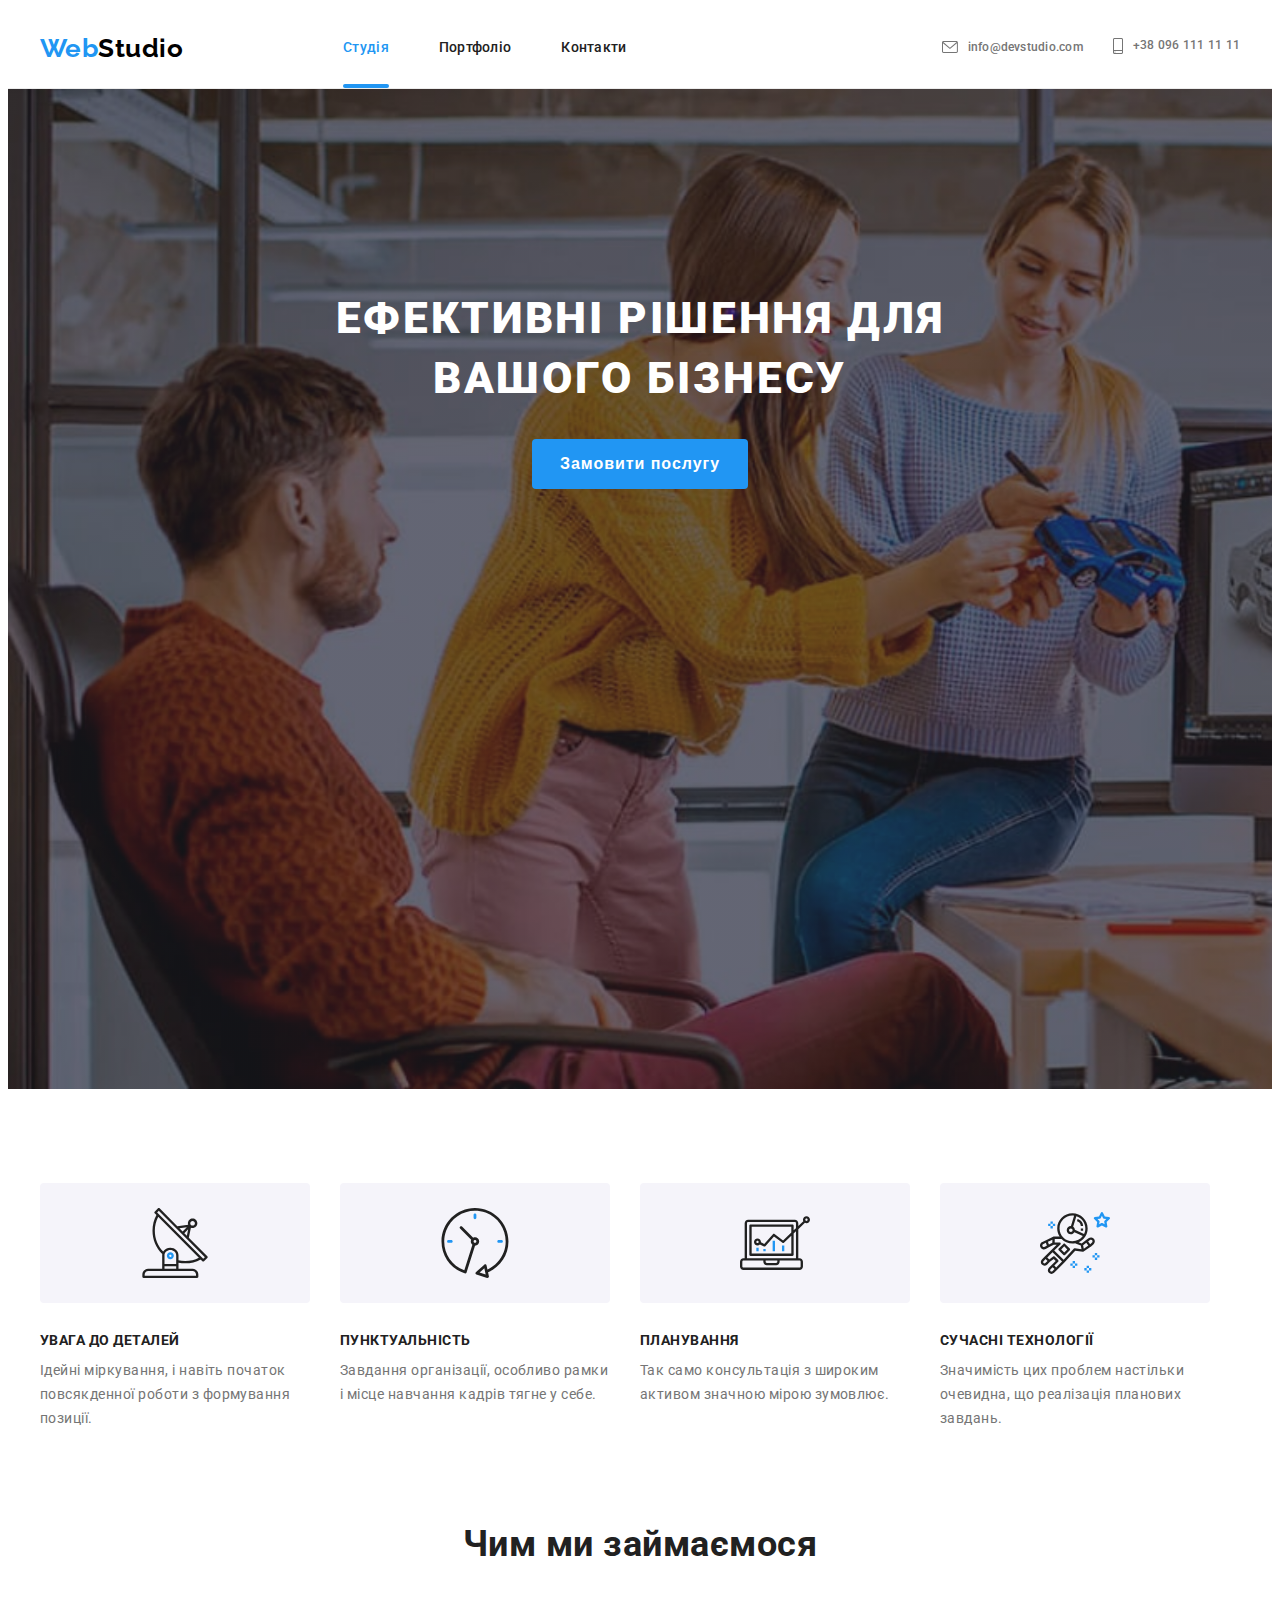
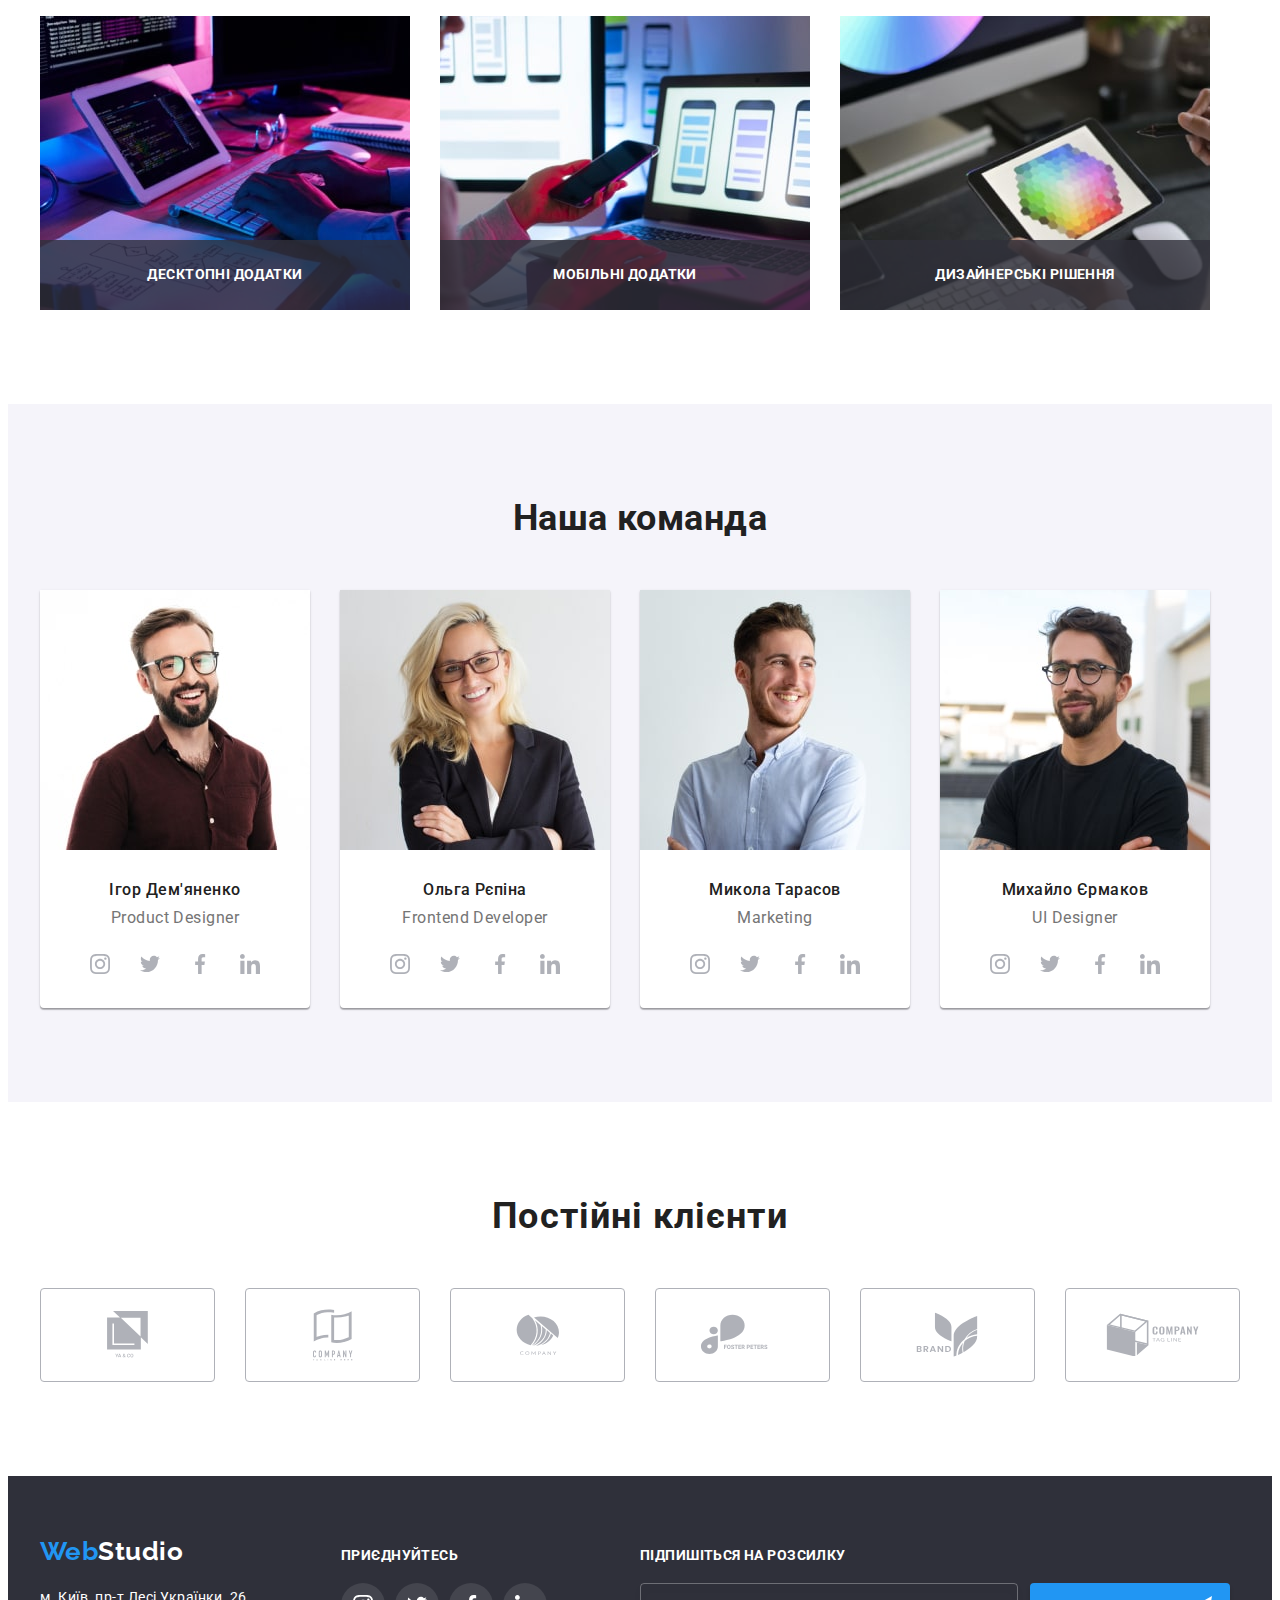
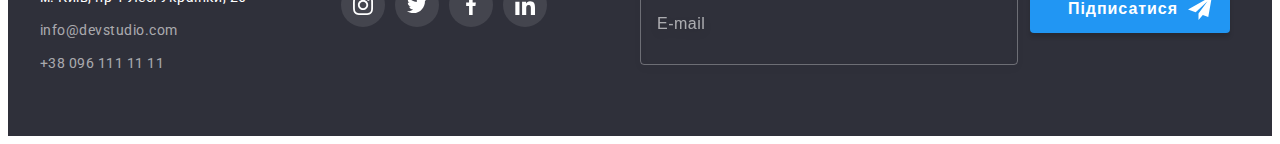
==== commit 02e0d400: "done" ====
--- a/index.html
+++ b/index.html
@@ -1,681 +1,505 @@
 <!DOCTYPE html>
 <html lang="uk">
-  <head>
-    <meta charset="UTF-8" />
-    <meta http-equiv="X-UA-Compatible" content="IE=edge" />
-    <meta name="viewport" content="width=device-width, initial-scale=1.0" />
-    <title>Document</title>
-    <link
-      href="https://fonts.googleapis.com/css2?family=Raleway:wght@700&family=Roboto:wght@400;500;700;900&display=swap"
-      rel="stylesheet"
-    />
-    <link
-      rel="stylesheet"
-      href="https://cdnjs.cloudflare.com/ajax/libs/modern-normalize/1.1.0/modern-normalize.min.css"
-      integrity="sha512-wpPYUAdjBVSE4KJnH1VR1HeZfpl1ub8YT/NKx4PuQ5NmX2tKuGu6U/JRp5y+Y8XG2tV+wKQpNHVUX03MfMFn9Q=="
-      crossorigin="anonymous"
-      referrerpolicy="no-referrer"
-    />
-    <link rel="stylesheet" href="./css/main.min.css" />
-  </head>
 
-  <body>
-    <!--Шапка сайта-->
+<head>
+  <meta charset="UTF-8" />
+  <meta http-equiv="X-UA-Compatible" content="IE=edge" />
+  <meta name="viewport" content="width=device-width, initial-scale=1.0" />
+  <title>Document</title>
+  <link href="https://fonts.googleapis.com/css2?family=Raleway:wght@700&family=Roboto:wght@400;500;700;900&display=swap"
+    rel="stylesheet" />
+  <link rel="stylesheet" href="https://cdnjs.cloudflare.com/ajax/libs/modern-normalize/1.1.0/modern-normalize.min.css"
+    integrity="sha512-wpPYUAdjBVSE4KJnH1VR1HeZfpl1ub8YT/NKx4PuQ5NmX2tKuGu6U/JRp5y+Y8XG2tV+wKQpNHVUX03MfMFn9Q=="
+    crossorigin="anonymous" referrerpolicy="no-referrer" />
+  <link rel="stylesheet" href="./css/main.min.css" />
+</head>
+
+<body>
+  <!--Шапка сайта-->
   <header class="header">
-      <div class="header__container container">
-        <a href="./index.html" class="logo"
-          >Web<span class="logo__accent">Studio</span></a
-        >
-        <button
-          class="navigation-menu__button"
-          type="button"
-          aria-expanded="false"
-          data-menu-button
-        >
-          <svg
-            class="menu-icon"
-            width="40"
-            height="40"
-            aria-label="Мобільне меню"
-            aria-controls="navigation__content"
-          >
-            <use class="menu-btn__menu" href="./images/icons.svg#menu"></use>
-            <use class="menu-btn__close" href="./images/icons.svg#close"></use>
-          </svg>
-        </button>
-        <div class="header__mobile" id="header__mobile" data-menu>
-          <ul class="navigation__list--menu">
-            <li class="navigation__item--menu">
-              <a class="navigation__link--menu current" href="./index.html"
-                >Студія</a
-              >
-            </li>
-            <li class="navigation__item--menu">
-              <a class="navigation__link--menu" href="./portfolio.html"
-                >Портфоліо</a
-              >
-            </li>
-            <li class="navigation__item--menu">
-              <a class="navigation__link--menu" href="">Контакти</a>
-            </li>
-          </ul>
-          <ul class="contacts--menu">
-            <li class="contacts__item--menu">
-              <a class="contacts__link--menu" href="tel:info@devstudio.com">
-                info@devstudio.com
-              </a>
-            </li>
-            <li class="contacts__item--menu">
-              <a class="contacts__link--menu" href="mailto:+380961111111">
-                +38 096 111 11 11
-              </a>
-            </li>
-          </ul>
-          <ul class="social-menu">
-            <li class="social-menu__item">
-              <a class="social-menu__link" href="">Instagram</a>
-            </li>
-            <li class="social-menu__item">
-              <a class="social-menu__link" href="">Twitter</a>
-            </li>
-            <li class="social-menu__item">
-              <a class="social-menu__link" href="">Facebook</a>
-            </li>
-            <li class="social-menu__item">
-              <a class="social-menu__link" href="">Linkedin</a>
-            </li>
-          </ul>
-        </div>
-        <div class="header__model">
-          <ul class="navigation__list">
-            <li class="navigation__item">
-              <a
-                class="navigation__link navigation__link--current"
-                href="./index.html"
-                >Студія</a
-              >
-            </li>
-            <li class="navigation__item">
-              <a class="navigation__link" href="./portfolio.html">Портфоліо</a>
-            </li>
-            <li class="navigation__item">
-              <a class="navigation__link" href="">Контакти</a>
-            </li>
-          </ul>
-          <ul class="contacts">
-            <li class="contacts__item">
-              <a class="contacts__link" href="tel:info@devstudio.com"
-                ><svg class="contacts__icon" width="16" height="12">
-                  <use href="./images/icons.svg#envelope" /></svg
-                >info@devstudio.com</a
-              >
-            </li>
-            <li class="contacts__item">
-              <a class="contacts__link" href="mailto:+380961111111"
-                ><svg class="contacts__icon" width="10" height="16">
-                  <use href="./images/icons.svg#smartphone" />
-                </svg>
-                +38 096 111 11 11
-              </a>
-            </li>
-          </ul>
-        </div>
-      </div>
-    </header>
+    <div class="header__container container">
+      <a href="./index.html" class="logo">Web<span class="logo__accent">Studio</span></a>
+      <button class="navigation-menu__button" type="button" aria-expanded="false" data-menu-button>
+        <svg class="menu-icon" width="40" height="40" aria-label="Мобільне меню" aria-controls="navigation__content">
+          <use class="menu-btn__menu" href="./images/icons.svg#menu"></use>
+          <use class="menu-btn__close" href="./images/icons.svg#close"></use>
+        </svg>
+      </button>
+      <div class="header__mobile" id="header__mobile" data-menu>
+        <ul class="navigation__list--menu">
+          <li class="navigation__item--menu">
+            <a class="navigation__link--menu current" href="./index.html">Студія</a>
+          </li>
+          <li class="navigation__item--menu">
+            <a class="navigation__link--menu" href="./portfolio.html">Портфоліо</a>
+          </li>
+          <li class="navigation__item--menu">
+            <a class="navigation__link--menu" href="">Контакти</a>
+          </li>
+        </ul>
+        <ul class="contacts--menu">
+          <li class="contacts__item--menu">
+            <a class="contacts__link--menu" href="tel:info@devstudio.com">
+              info@devstudio.com
+            </a>
+          </li>
+          <li class="contacts__item--menu">
+            <a class="contacts__link--menu current" href="mailto:+380961111111">
+              +38 096 111 11 11
+            </a>
+          </li>
+        </ul>
+        <ul class="social-menu">
+          <li class="social-menu__item">
+            <a class="social-menu__link" href="">Instagram</a>
+          </li>
+          <li class="social-menu__item">
+            <a class="social-menu__link" href="">Twitter</a>
+          </li>
+          <li class="social-menu__item">
+            <a class="social-menu__link" href="">Facebook</a>
+          </li>
+          <li class="social-menu__item">
+            <a class="social-menu__link" href="">Linkedin</a>
+          </li>
+        </ul>
+      </div>
+      <div class="header__model">
+        <ul class="navigation__list">
+          <li class="navigation__item">
+            <a class="navigation__link navigation__link--current" href="./index.html">Студія</a>
+          </li>
+          <li class="navigation__item">
+            <a class="navigation__link" href="./portfolio.html">Портфоліо</a>
+          </li>
+          <li class="navigation__item">
+            <a class="navigation__link" href="">Контакти</a>
+          </li>
+        </ul>
+        <ul class="contacts">
+          <li class="contacts__item">
+            <a class="contacts__link" href="tel:info@devstudio.com"><svg class="contacts__icon" width="16" height="12">
+                <use href="./images/icons.svg#envelope" />
+              </svg>info@devstudio.com</a>
+          </li>
+          <li class="contacts__item">
+            <a class="contacts__link" href="mailto:+380961111111"><svg class="contacts__icon" width="10" height="16">
+                <use href="./images/icons.svg#smartphone" />
+              </svg>
+              +38 096 111 11 11
+            </a>
+          </li>
+        </ul>
+      </div>
+    </div>
+  </header>
 
-    <main>
-      <!--Эффектив-->
-<section class="hero">
-        <h1 class="hero__title">Ефективні рішення для вашого бізнесу</h1>
-        <button class="hero__button" type="button" data-modal-open>
-          Замовити послугу
-        </button>
-        <div class="backdrop is-hidden" data-modal>
-          <div class="backdrop__modal">
+  <main>
+    <!--Эффектив-->
+    <section class="hero hero__box">
+      <h1 class="hero__title">Ефективні рішення для вашого бізнесу</h1>
+      <button class="hero__button" type="button" data-modal-open>
+        Замовити послугу
+      </button>
+      <div class="backdrop is-hidden" data-modal>
+        <div class="backdrop__modal">
+          <form class="form-modal">
             <button class="backdrop__button" type="button" data-modal-close>
               <svg class="backdrop__icon" width="18" height="18">
                 <use href="./images/icons.svg#close" />
               </svg>
             </button>
+            <h2 class="form-modal__title">
+              Залиште свої дані, ми вам передзвонимо
+            </h2>
+            <div class="form-modal__content">
+              <label class="form-modal__label" for="user-name"> Ім'я </label>
+              <input class="form-modal__input" type="text" id="user-name" name="user-name" /><svg
+                class="form-modal__icon" width="18px" height="18px">
+                <use href="./images/icons.svg#person" />
+              </svg>
+            </div>
+            <div class="form-modal__content">
+              <label class="form-modal__label" for="tel"> Телефон</label>
+              <input class="form-modal__input" type="tel" id="tel" name="tel" />
+              <svg class="form-modal__icon" width="18px" height="18px">
+                <use href="./images/icons.svg#phone" />
+              </svg>
+            </div>
+            <div class="form-modal__content">
+              <label class="form-modal__label" for="mail"> Пошта</label>
+              <input class="form-modal__input" type="text" id="mail" name="mail" />
+              <svg class="form-modal__icon" width="18px" height="18px">
+                <use href="./images/icons.svg#email" />
+              </svg>
+            </div>
+            <div class="form-modal__content">
+              <label class="form-modal__label"> Коментар</label><textarea class="form-modal__textarea" name="feedback"
+                rows="5" placeholder="Введіть текст"></textarea>
+            </div>
+            <div class="form-modal__checkbox">
+              <input class="form-modal__checkbox--input" type="checkbox" name="policy" value="policy" id="policy" />
 
-            <form class="form-modal">
-              <h2 class="form-modal__title">
-                Залиште свої дані, ми вам передзвонимо
-              </h2>
-              <div class="form-modal__content">
-                <label class="form-modal__label" for="user-name"> Ім'я </label>
-                <input
-                  class="form-modal__input"
-                  type="text"
-                  id="user-name"
-                  name="user-name"
-                /><svg class="form-modal__icon" width="18px" height="18px">
-                  <use href="./images/icons.svg#person" />
-                </svg>
-              </div>
-              <div class="form-modal__content">
-                <label class="form-modal__label" for="tel"> Телефон</label>
-                <input
-                  class="form-modal__input"
-                  type="tel"
-                  id="tel"
-                  name="tel"
-                />
-                <svg class="form-modal__icon" width="18px" height="18px">
-                  <use href="./images/icons.svg#phone" />
-                </svg>
-              </div>
-              <div class="form-modal__content">
-                <label class="form-modal__label" for="mail"> Пошта</label>
-                <input
-                  class="form-modal__input"
-                  type="text"
-                  id="mail"
-                  name="mail"
-                />
-                <svg class="form-modal__icon" width="18px" height="18px">
-                  <use href="./images/icons.svg#email" />
-                </svg>
-              </div>
-              <div class="form-modal__content">
-                <label class="form-modal__label"> Коментар</label
-                ><textarea
-                  class="form-modal__textarea"
-                  name="feedback"
-                  rows="5"
-                  placeholder="Введіть текст"
-                ></textarea>
-              </div>
-              <div class="form-modal__checkbox">
-                <input
-                  class="form-modal__checkbox--input"
-                  type="checkbox"
-                  name="policy"
-                  value="policy"
-                  id="policy"
-                />
+              <label class="form-modal__checkbox--label" for="policy">
+                <span class="form-modal__checkbox--icon"></span>Погоджуюся з
+                розсилкою та приймаю
+                <a class="form-modal__checkbox--link" href="">Умови договору</a></label>
+            </div>
+            <button class="form-modal__button" type="submit">
+              Відправити
+            </button>
+          </form>
+        </div>
+      </div>
+    </section>
+    <!--Особенности-->
+    <section class="feature">
+      <div class="container">
+        <h2 class="visually-hidden">Особливості</h2>
+        <ul class="feature__list">
+          <li class="feature__item">
+            <div class="feature__content">
+              <svg class="feature__icon" width="70" height="70">
+                <use href="./images/icons.svg#antenna" />
+              </svg>
+            </div>
+            <h3 class="feature__title">Увага до деталей</h3>
+            <p class="feature__text">
+              Ідейні міркування, і навіть початок повсякденної роботи з
+              формування позиції.
+            </p>
+          </li>
+          <li class="feature__item">
+            <div class="feature__content">
+              <svg class="feature__icon" width="70" height="70">
+                <use href="./images/icons.svg#clock" />
+              </svg>
+            </div>
+            <h3 class="feature__title">Пунктуальність</h3>
+            <p class="feature__text">
+              Завдання організації, особливо рамки і місце навчання кадрів
+              тягне у себе.
+            </p>
+          </li>
+          <li class="feature__item">
+            <div class="feature__content">
+              <svg class="feature__icon" width="70" height="70">
+                <use href="./images/icons.svg#diagram" />
+              </svg>
+            </div>
+            <h3 class="feature__title">Планування</h3>
+            <p class="feature__text">
+              Так само консультація з широким активом значною мірою зумовлює.
+            </p>
+          </li>
+          <li class="feature__item">
+            <div class="feature__content">
+              <svg class="feature__icon" width="70" height="70">
+                <use href="./images/icons.svg#astronaut" />
+              </svg>
+            </div>
+            <h3 class="feature__title">Сучасні технології</h3>
+            <p class="feature__text">
+              Значимість цих проблем настільки очевидна, що реалізація
+              планових завдань.
+            </p>
+          </li>
+        </ul>
+      </div>
+    </section>
+    <!--Чем мы занимаемся-->
+    <section class="occupation">
+      <div class="container">
+        <h2 class="occupation__title">Чим ми займаємося</h2>
+        <ul class="occupation__list">
+          <li class="occupation__item">
+            <picture>
+              <source srcset="./images/desk.jpg 1x, ./images/desk2.jpg 2x" media="(min-width:1200px)" />
+              <img class="occupation__img" src="./images/desk.jpg" alt="печатает" width="370" />
+            </picture>
+            <div class="occupation__content">
+              <p class="occupation__text">Десктопні додатки</p>
+            </div>
+          </li>
+          <li class="occupation__item">
+            <picture>
+              <source srcset="./images/mobile.jpg 1x, ./images/mobile2.jpg 2x" media="(min-width:1200px)" />
+              <img class="occupation__img" src="./images/mobile.jpg" alt="сканує" width="370" />
+            </picture>
+            <div class="occupation__content">
+              <p class="occupation__text">Мобільні додатки</p>
+            </div>
+          </li>
+          <li class="occupation__item">
+            <picture>
+              <source srcset="./images/design.jpg 1x, ./images/design2.jpg 2x" media="(min-width:1200px)" />
+              <img class="occupation__img" src="./images/design.jpg" alt="вибирає" width="370" />
+            </picture>
+            <div class="occupation__content">
+              <p class="occupation__text">Дизайнерські рішення</p>
+            </div>
+          </li>
+        </ul>
+      </div>
+    </section>
+    <!--Команда-->
+    <section class="section">
+      <div class="container">
+        <h2 class="section__title">Наша команда</h2>
+        <ul class="team">
+          <li class="team__item">
+            <picture>
+              <source srcset="./images/igor-desk.jpg 1x, ./images/igor-desk2.jpg 2x" media="(min-width:1200px)" />
+              <source srcset="./images/igor-tab.jpg 1x, ./images/igor-tab2.jpg 2x" media="(min-width:768px)" />
+              <source srcset="./images/igor-mb.jpg 1x, ./images/igor-mb2.jpg 2x" media="(min-width:480px)" />
+              <img class="team__img" src="./images/igor-mb.jpg" alt="Ігор Дем'яненко" />
+            </picture>
 
-                <label class="form-modal__checkbox--label" for="policy">
-                  <span class="form-modal__checkbox--icon"></span>Погоджуюся з
-                  розсилкою та приймаю
-                  <a class="form-modal__checkbox--link" href=""
-                    >Умови договору</a
-                  ></label
-                >
-              </div>
-              <button class="form-modal__button" type="submit">
-                Відправити
-              </button>
-            </form>
-          </div>
-        </div>
-      </section>
-      <!--Особенности-->
- <section class="feature">
-       <div class="container">
-          <h2 class="visually-hidden">Особливості</h2>
-          <ul class="feature__list">
-            <li class="feature__item">
-              <div class="feature__content">
-                <svg class="feature__icon" width="70" height="70">
-                  <use href="./images/icons.svg#antenna" />
-                </svg>
-              </div>
-              <h3 class="feature__title">Увага до деталей</h3>
-              <p class="feature__text">
-                Ідейні міркування, і навіть початок повсякденної роботи з
-                формування позиції.
-              </p>
-            </li>
-            <li class="feature__item">
-              <div class="feature__content">
-                <svg class="feature__icon" width="70" height="70">
-                  <use href="./images/icons.svg#clock" />
-                </svg>
-              </div>
-              <h3 class="feature__title">Пунктуальність</h3>
-              <p class="feature__text">
-                Завдання організації, особливо рамки і місце навчання кадрів
-                тягне у себе.
-              </p>
-            </li>
-            <li class="feature__item">
-              <div class="feature__content">
-                <svg class="feature__icon" width="70" height="70">
-                  <use href="./images/icons.svg#diagram" />
-                </svg>
-              </div>
-              <h3 class="feature__title">Планування</h3>
-              <p class="feature__text">
-                Так само консультація з широким активом значною мірою зумовлює.
-              </p>
-            </li>
-            <li class="feature__item">
-              <div class="feature__content">
-                <svg class="feature__icon" width="70" height="70">
-                  <use href="./images/icons.svg#astronaut" />
-                </svg>
-              </div>
-              <h3 class="feature__title">Сучасні технології</h3>
-              <p class="feature__text">
-                Значимість цих проблем настільки очевидна, що реалізація
-                планових завдань.
-              </p>
-            </li>
-          </ul>
-        </div></div>
-      </section>
-      <!--Чем мы занимаемся-->
-  <section class="occupation">
-        <div class="container">
-          <h2 class="occupation__title">Чим ми займаємося</h2>
-          <ul class="occupation__list">
-            <li class="occupation__item">
-              <picture>
-                <source
-                  srcset="./images/desk.jpg 1x, ./images/desk2.jpg 2x"
-                  media="(min-width:1200px)"
-                />
-                <img
-                  class="occupation__img"
-                  src="./images/desk.jpg"
-                  alt="печатает"
-                  width="370"
-                />
-              </picture>
-              <div class="occupation__content">
-                <p class="occupation__text">Десктопні додатки</p>
-              </div>
-            </li>
-            <li class="occupation__item">
-              <picture>
-                <source
-                  srcset="./images/mobile.jpg 1x, ./images/mobile2.jpg 2x"
-                  media="(min-width:1200px)"
-                />
-                <img
-                  class="occupation__img"
-                  src="./images/mobile.jpg"
-                  alt="сканує"
-                  width="370"
-                />
-              </picture>
-              <div class="occupation__content">
-                <p class="occupation__text">Мобільні додатки</p>
-              </div>
-            </li>
-            <li class="occupation__item">
-              <picture>
-                <source
-                  srcset="./images/design.jpg 1x, ./images/design2.jpg 2x"
-                  media="(min-width:1200px)"
-                />
-                <img
-                  class="occupation__img"
-                  src="./images/design.jpg"
-                  alt="вибирає"
-                  width="370"
-                />
-              </picture>
-              <div class="occupation__content">
-                <p class="occupation__text">Дизайнерські рішення</p>
-              </div>
-            </li>
-          </ul>
-        </div>
-      </section>
-      <!--Команда-->
- <section class="section">
-        <div class="container">
-          <h2 class="section__title">Наша команда</h2>
-          <ul class="team">
-            <li class="team__item">
-              <picture>
-                <source
-                  srcset="./images/igor-desk.jpg 1x, ./images/igor-desk2.jpg 2x"
-                  media="(min-width:1200px)"
-                />
-                <source
-                  srcset="./images/igor-tab.jpg 1x, ./images/igor-tab2.jpg 2x"
-                  media="(min-width:768px)"
-                />
-                <source
-                  srcset="./images/igor-mb.jpg 1x, ./images/igor-mb2.jpg 2x"
-                  media="(min-width:480px)"
-                />
-                <img
-                  class="team__img"
-                  src="./images/igor-mb.jpg"
-                  alt="Ігор Дем'яненко"
-                />
-              </picture>
-
-              <div class="team__content">
-                <h3 class="team__title">Ігор Дем'яненко</h3>
-                <p class="team__text">Product Designer</p>
-                <ul class="social">
-                  <li class="social__item">
-                    <a class="social__link" href=""
-                      ><svg class="social__icon" width="20" height="20">
-                        <use href="./images/icons.svg#instagram" /></svg
-                    ></a>
-                  </li>
-                  <li class="social__item">
-                    <a class="social__link" href=""
-                      ><svg class="social__icon" width="20" height="20">
-                        <use href="./images/icons.svg#twitter" /></svg
-                    ></a>
-                  </li>
-                  <li class="social__item">
-                    <a class="social__link" href=""
-                      ><svg class="social__icon" width="20" height="20">
-                        <use href="./images/icons.svg#facebook" /></svg
-                    ></a>
-                  </li>
-                  <li class="social__item">
-                    <a class="social__link" href=""
-                      ><svg class="social__icon" width="20" height="20">
-                        <use href="./images/icons.svg#linkedin" /></svg
-                    ></a>
-                  </li>
-                </ul>
-              </div>
-            </li>
-            <li class="team__item">
-              <picture>
-                <source
-                  srcset="./images/olga-desk.jpg 1x, ./images/olga-desk2.jpg 2x"
-                  media="(min-width:1200px)"
-                />
-                <source
-                  srcset="./images/olga-tab.jpg, ./images/olga-tab2.jpg 2x"
-                  media="(min-width:768px)"
-                />
-                <source
-                  srcset="./images/olga-mb.jpg 1x, ./images/olga-mb2.jpg 2x"
-                  media="(min-width:480px)"
-                />
-                <img
-                  class="team__img"
-                  src="./images/olga-mb.jpg"
-                  alt="Ольга Рєпіна"
-                />
-              </picture>
-              <div class="team__content">
-                <h3 class="team__title">Ольга Рєпіна</h3>
-                <p class="team__text">Frontend Developer</p>
-                <ul class="social">
-                  <li class="social__item">
-                    <a class="social__link" href=""
-                      ><svg class="social__icon" width="20" height="20">
-                        <use href="./images/icons.svg#instagram" /></svg
-                    ></a>
-                  </li>
-                  <li class="social__item">
-                    <a class="social__link" href=""
-                      ><svg class="social__icon" width="20" height="20">
-                        <use href="./images/icons.svg#twitter" /></svg
-                    ></a>
-                  </li>
-                  <li class="social__item">
-                    <a class="social__link" href=""
-                      ><svg class="social__icon" width="20" height="20">
-                        <use href="./images/icons.svg#facebook" /></svg
-                    ></a>
-                  </li>
-                  <li class="social__item">
-                    <a class="social__link" href=""
-                      ><svg class="social__icon" width="20" height="20">
-                        <use href="./images/icons.svg#linkedin" /></svg
-                    ></a>
-                  </li>
-                </ul>
-              </div>
-            </li>
-            <li class="team__item">
-              <picture>
-                <source
-                  srcset="./images/niko-desk.jpg 1x, ./images/niko-desk2.jpg 2x"
-                  media="(min-width:1200px)"
-                />
-                <source
-                  srcset="./images/niko-tab.jpg 1x, ./images/niko-tab2.jpg 2x"
-                  media="(min-width:768px)"
-                />
-                <source
-                  srcset="./images/niko-mb.jpg 1x, ./images/niko-mb2.jpg 2x"
-                  media="(min-width:480px)"
-                />
-                <img
-                  class="team__img"
-                  src="./images/niko-mb.jpg"
-                  alt="Микола Тарасов"
-                />
-              </picture>
-              <div class="team__content">
-                <h3 class="team__title">Микола Тарасов</h3>
-                <p class="team__text">Marketing</p>
-                <ul class="social">
-                  <li class="social__item">
-                    <a class="social__link" href=""
-                      ><svg class="social__icon" width="20" height="20">
-                        <use href="./images/icons.svg#instagram" /></svg
-                    ></a>
-                  </li>
-                  <li class="social__item">
-                    <a class="social__link" href=""
-                      ><svg class="social__icon" width="20" height="20">
-                        <use href="./images/icons.svg#twitter" /></svg
-                    ></a>
-                  </li>
-                  <li class="social__item">
-                    <a class="social__link" href=""
-                      ><svg class="social__icon" width="20" height="20">
-                        <use href="./images/icons.svg#facebook" /></svg
-                    ></a>
-                  </li>
-                  <li class="social__item">
-                    <a class="social__link" href=""
-                      ><svg class="social__icon" width="20" height="20">
-                        <use href="./images/icons.svg#linkedin" /></svg
-                    ></a>
-                  </li>
-                </ul>
-              </div>
-            </li>
-            <li class="team__item">
-              <picture>
-                <source
-                  srcset="
+            <div class="team__content">
+              <h3 class="team__title">Ігор Дем'яненко</h3>
+              <p class="team__text">Product Designer</p>
+              <ul class="social">
+                <li class="social__item">
+                  <a class="social__link" href=""><svg class="social__icon" width="20" height="20">
+                      <use href="./images/icons.svg#instagram" />
+                    </svg></a>
+                </li>
+                <li class="social__item">
+                  <a class="social__link" href=""><svg class="social__icon" width="20" height="20">
+                      <use href="./images/icons.svg#twitter" />
+                    </svg></a>
+                </li>
+                <li class="social__item">
+                  <a class="social__link" href=""><svg class="social__icon" width="20" height="20">
+                      <use href="./images/icons.svg#facebook" />
+                    </svg></a>
+                </li>
+                <li class="social__item">
+                  <a class="social__link" href=""><svg class="social__icon" width="20" height="20">
+                      <use href="./images/icons.svg#linkedin" />
+                    </svg></a>
+                </li>
+              </ul>
+            </div>
+          </li>
+          <li class="team__item">
+            <picture>
+              <source srcset="./images/olga-desk.jpg 1x, ./images/olga-desk2.jpg 2x" media="(min-width:1200px)" />
+              <source srcset="./images/olga-tab.jpg, ./images/olga-tab2.jpg 2x" media="(min-width:768px)" />
+              <source srcset="./images/olga-mb.jpg 1x, ./images/olga-mb2.jpg 2x" media="(min-width:480px)" />
+              <img class="team__img" src="./images/olga-mb.jpg" alt="Ольга Рєпіна" />
+            </picture>
+            <div class="team__content">
+              <h3 class="team__title">Ольга Рєпіна</h3>
+              <p class="team__text">Frontend Developer</p>
+              <ul class="social">
+                <li class="social__item">
+                  <a class="social__link" href=""><svg class="social__icon" width="20" height="20">
+                      <use href="./images/icons.svg#instagram" />
+                    </svg></a>
+                </li>
+                <li class="social__item">
+                  <a class="social__link" href=""><svg class="social__icon" width="20" height="20">
+                      <use href="./images/icons.svg#twitter" />
+                    </svg></a>
+                </li>
+                <li class="social__item">
+                  <a class="social__link" href=""><svg class="social__icon" width="20" height="20">
+                      <use href="./images/icons.svg#facebook" />
+                    </svg></a>
+                </li>
+                <li class="social__item">
+                  <a class="social__link" href=""><svg class="social__icon" width="20" height="20">
+                      <use href="./images/icons.svg#linkedin" />
+                    </svg></a>
+                </li>
+              </ul>
+            </div>
+          </li>
+          <li class="team__item">
+            <picture>
+              <source srcset="./images/niko-desk.jpg 1x, ./images/niko-desk2.jpg 2x" media="(min-width:1200px)" />
+              <source srcset="./images/niko-tab.jpg 1x, ./images/niko-tab2.jpg 2x" media="(min-width:768px)" />
+              <source srcset="./images/niko-mb.jpg 1x, ./images/niko-mb2.jpg 2x" media="(min-width:480px)" />
+              <img class="team__img" src="./images/niko-mb.jpg" alt="Микола Тарасов" />
+            </picture>
+            <div class="team__content">
+              <h3 class="team__title">Микола Тарасов</h3>
+              <p class="team__text">Marketing</p>
+              <ul class="social">
+                <li class="social__item">
+                  <a class="social__link" href=""><svg class="social__icon" width="20" height="20">
+                      <use href="./images/icons.svg#instagram" />
+                    </svg></a>
+                </li>
+                <li class="social__item">
+                  <a class="social__link" href=""><svg class="social__icon" width="20" height="20">
+                      <use href="./images/icons.svg#twitter" />
+                    </svg></a>
+                </li>
+                <li class="social__item">
+                  <a class="social__link" href=""><svg class="social__icon" width="20" height="20">
+                      <use href="./images/icons.svg#facebook" />
+                    </svg></a>
+                </li>
+                <li class="social__item">
+                  <a class="social__link" href=""><svg class="social__icon" width="20" height="20">
+                      <use href="./images/icons.svg#linkedin" />
+                    </svg></a>
+                </li>
+              </ul>
+            </div>
+          </li>
+          <li class="team__item">
+            <picture>
+              <source srcset="
                     ./images/mihal-desk.jpg  1x,
                     ./images/mihal-desk2.jpg 2x
-                  "
-                  media="(min-width:1200px)"
-                />
-                <source
-                  srcset="./images/mihal-tab.jpg 1x, ./images/mihal-tab2.jpg 2x"
-                  media="(min-width:768px)"
-                />
-                <source
-                  srcset="./images/mihal-mb.jpg 1x, ./images/mihal-mb2.jpg 2x"
-                  media="(min-width:480px)"
-                />
-                <img
-                  class="team__img"
-                  src="./images/mihal-mb.jpg"
-                  alt="Михайло Єрмаков"
-                />
-              </picture>
-              <div class="team__content">
-                <h3 class="team__title">Михайло Єрмаков</h3>
-                <p class="team__text">UI Designer</p>
-                <ul class="social">
-                  <li class="social__item">
-                    <a class="social__link" href=""
-                      ><svg class="social__icon" width="20" height="20">
-                        <use href="./images/icons.svg#instagram" /></svg
-                    ></a>
-                  </li>
-                  <li class="social__item">
-                    <a class="social__link" href=""
-                      ><svg class="social__icon" width="20" height="20">
-                        <use href="./images/icons.svg#twitter" /></svg
-                    ></a>
-                  </li>
-                  <li class="social__item">
-                    <a class="social__link" href=""
-                      ><svg class="social__icon" width="20" height="20">
-                        <use href="./images/icons.svg#facebook" /></svg
-                    ></a>
-                  </li>
-                  <li class="social__item">
-                    <a class="social__link" href=""
-                      ><svg class="social__icon" width="20" height="20">
-                        <use href="./images/icons.svg#linkedin" /></svg
-                    ></a>
-                  </li>
-                </ul>
-              </div>
-            </li>
-          </ul>
-        </div>
-      </section>
-   <section class="client">
-        <div class="container">
-          <h2 class="client__title">Постійні клієнти</h2>
-          <ul class="client__list">
-            <li class="client__item">
-              <a class="client__link" href=""
-                ><svg class="client__icon" width="41" height="46.7">
-                  <use href="./images/icons.svg#group" /></svg
-              ></a>
-            </li>
-            <li class="client__item">
-              <a class="client__link" href=""
-                ><svg class="client__icon" width="40" height="52">
-                  <use href="./images/icons.svg#groupa" /></svg
-              ></a>
-            </li>
-            <li class="client__item">
-              <a class="client__link" href=""
-                ><svg class="client__icon" width="43.46" height="41.18">
-                  <use href="./images/icons.svg#groupb" /></svg
-              ></a>
-            </li>
-            <li class="client__item">
-              <a class="client__link" href=""
-                ><svg class="client__icon" width="84.4" height="40.6">
-                  <use href="./images/icons.svg#groupc" /></svg
-              ></a>
-            </li>
-            <li class="client__item">
-              <a class="client__link" href=""
-                ><svg class="client__icon" width="62.5" height="45.4">
-                  <use href="./images/icons.svg#groups" /></svg
-              ></a>
-            </li>
-            <li class="client__item">
-              <a class="client__link" href=""
-                ><svg class="client__icon" width="93.7" height="43.9">
-                  <use href="./images/icons.svg#groupe" /></svg
-              ></a>
-            </li>
-          </ul>
-        </div>
-      </section>
-    </main>
-    <!--Футер-->
-<footer class="footer">
+                  " media="(min-width:1200px)" />
+              <source srcset="./images/mihal-tab.jpg 1x, ./images/mihal-tab2.jpg 2x" media="(min-width:768px)" />
+              <source srcset="./images/mihal-mb.jpg 1x, ./images/mihal-mb2.jpg 2x" media="(min-width:480px)" />
+              <img class="team__img" src="./images/mihal-mb.jpg" alt="Михайло Єрмаков" />
+            </picture>
+            <div class="team__content">
+              <h3 class="team__title">Михайло Єрмаков</h3>
+              <p class="team__text">UI Designer</p>
+              <ul class="social">
+                <li class="social__item">
+                  <a class="social__link" href=""><svg class="social__icon" width="20" height="20">
+                      <use href="./images/icons.svg#instagram" />
+                    </svg></a>
+                </li>
+                <li class="social__item">
+                  <a class="social__link" href=""><svg class="social__icon" width="20" height="20">
+                      <use href="./images/icons.svg#twitter" />
+                    </svg></a>
+                </li>
+                <li class="social__item">
+                  <a class="social__link" href=""><svg class="social__icon" width="20" height="20">
+                      <use href="./images/icons.svg#facebook" />
+                    </svg></a>
+                </li>
+                <li class="social__item">
+                  <a class="social__link" href=""><svg class="social__icon" width="20" height="20">
+                      <use href="./images/icons.svg#linkedin" />
+                    </svg></a>
+                </li>
+              </ul>
+            </div>
+          </li>
+        </ul>
+      </div>
+    </section>
+    <section class="client">
       <div class="container">
-        <ul class="footer__list">
-          <li class="footer__item footer__item--adress">
-            <div class="footer__navigation">
-              <a href="./index.html" class="logo footer-logo"
-                >Web<span class="logos">Studio</span></a
-              >
-              <address class="adress">
-                <ul class="adress__list">
-                  <li class="adress__item">
-                    <a
-                      class="adress__map"
-                      href=""
-                      target="_blank"
-                      rel="noopener noreferrer"
-                    >
-                      м. Київ, пр-т Лесі Українки, 26
-                    </a>
-                  </li>
-                  <li class="adress__item">
-                    <a class="adress__link" href="tel:info@devstudio.com"
-                      >info@devstudio.com</a
-                    >
-                  </li>
-                  <li class="adress__item">
-                    <a class="adress__link" href="mailto:+380961111111"
-                      >+38 096 111 11 11</a
-                    >
-                  </li>
-                </ul>
-              </address>
-            </div>
-          </li>
-          <li class="footer__item footer__item--social">
-            <div class="foter-meta>">
-              <p class="social-networks__text">Приєднуйтесь</p>
-              <ul class="social-networks">
-                <li class="social-networks__item">
-                  <a class="social-networks__link" href=""
-                    ><svg class="social-networks__icon" width="20" height="20">
-                      <use href="./images/icons.svg#instagram" /></svg
-                  ></a>
-                </li>
-                <li class="social-networks__item">
-                  <a class="social-networks__link" href=""
-                    ><svg class="social-networks__icon" width="20" height="20">
-                      <use href="./images/icons.svg#twitter" /></svg
-                  ></a>
-                </li>
-                <li class="social-networks__item">
-                  <a class="social-networks__link" href=""
-                    ><svg class="social-networks__icon" width="20" height="20">
-                      <use href="./images/icons.svg#facebook" /></svg
-                  ></a>
-                </li>
-                <li class="social-networks__item">
-                  <a class="social-networks__link" href=""
-                    ><svg class="social-networks__icon" width="20" height="20">
-                      <use href="./images/icons.svg#linkedin" /></svg
-                  ></a>
+        <h2 class="client__title">Постійні клієнти</h2>
+        <ul class="client__list">
+          <li class="client__item">
+            <a class="client__link" href=""><svg class="client__icon" width="41" height="46.7">
+                <use href="./images/icons.svg#group" />
+              </svg></a>
+          </li>
+          <li class="client__item">
+            <a class="client__link" href=""><svg class="client__icon" width="40" height="52">
+                <use href="./images/icons.svg#groupa" />
+              </svg></a>
+          </li>
+          <li class="client__item">
+            <a class="client__link" href=""><svg class="client__icon" width="43.46" height="41.18">
+                <use href="./images/icons.svg#groupb" />
+              </svg></a>
+          </li>
+          <li class="client__item">
+            <a class="client__link" href=""><svg class="client__icon" width="84.4" height="40.6">
+                <use href="./images/icons.svg#groupc" />
+              </svg></a>
+          </li>
+          <li class="client__item">
+            <a class="client__link" href=""><svg class="client__icon" width="62.5" height="45.4">
+                <use href="./images/icons.svg#groups" />
+              </svg></a>
+          </li>
+          <li class="client__item">
+            <a class="client__link" href=""><svg class="client__icon" width="93.7" height="43.9">
+                <use href="./images/icons.svg#groupe" />
+              </svg></a>
+          </li>
+        </ul>
+      </div>
+    </section>
+  </main>
+  <!--Футер-->
+  <footer class="footer">
+    <div class="container">
+      <ul class="footer__list">
+        <li class="footer__item footer__item--adress">
+          <div class="footer__navigation">
+            <a href="./index.html" class="logo footer-logo">Web<span class="logos">Studio</span></a>
+            <address class="adress">
+              <ul class="adress__list">
+                <li class="adress__item">
+                  <a class="adress__map" href="" target="_blank" rel="noopener noreferrer">
+                    м. Київ, пр-т Лесі Українки, 26
+                  </a>
+                </li>
+                <li class="adress__item">
+                  <a class="adress__link" href="tel:info@devstudio.com">info@devstudio.com</a>
+                </li>
+                <li class="adress__item">
+                  <a class="adress__link" href="mailto:+380961111111">+38 096 111 11 11</a>
                 </li>
               </ul>
-            </div>
-          </li>
-          <li class="footer__item--form">
-            <p class="footer-form__text">Підпишіться на розсилку</p>
-            <div class="footer__meta">
-              <form class="footer-form">
-                <label class="footer-form__label">
-                  <input
-                    class="footer-form__input"
-                    type="email"
-                    name="email"
-                    placeholder="E-mail"
-                  />
-                </label>
-              </form>
+            </address>
+          </div>
+        </li>
+        <li class="footer__item footer__item--social">
+          <div class="foter-meta>">
+            <p class="social-networks__text">Приєднуйтесь</p>
+            <ul class="social-networks">
+              <li class="social-networks__item">
+                <a class="social-networks__link" href=""><svg class="social-networks__icon" width="20" height="20">
+                    <use href="./images/icons.svg#instagram" />
+                  </svg></a>
+              </li>
+              <li class="social-networks__item">
+                <a class="social-networks__link" href=""><svg class="social-networks__icon" width="20" height="20">
+                    <use href="./images/icons.svg#twitter" />
+                  </svg></a>
+              </li>
+              <li class="social-networks__item">
+                <a class="social-networks__link" href=""><svg class="social-networks__icon" width="20" height="20">
+                    <use href="./images/icons.svg#facebook" />
+                  </svg></a>
+              </li>
+              <li class="social-networks__item">
+                <a class="social-networks__link" href=""><svg class="social-networks__icon" width="20" height="20">
+                    <use href="./images/icons.svg#linkedin" />
+                  </svg></a>
+              </li>
+            </ul>
+          </div>
+        </li>
+        <li class="footer__item--form">
+          <p class="footer-form__text">Підпишіться на розсилку</p>
+          <div class="footer__meta">
+            <form class="footer-form">
+              <label class="footer-form__label">
+                <input class="footer-form__input" type="email" name="email" placeholder="E-mail" />
+              </label>
+            </form>
+            <button class="footer-form__button" type="submit">
+              Підписатися
+              <svg class="footer-form__icon" width="24" height="24">
+                <use href="./images/icons.svg#send" />
+              </svg>
+            </button>
+          </div>
+        </li>
+      </ul>
+    </div>
+  </footer>
+  <script class="form-modal__js" src="./js/modal.js"></script>
+  <script class="mobile-container__js" src="./js/mobile-menu.js"></script>
+</body>
 
-              <button class="footer-form__button" type="submit">
-                Підписатися
-                <svg class="footer-form__icon" width="24" height="24">
-                  <use href="./images/icons.svg#send" />
-                </svg>
-              </button>
-            </div>
-          </li>
-        </ul>
-      </div>
-    </footer>
-    <script class="form-modal__js" src="./js/modal.js"></script>
-    <script class="mobile-container__js" src="./js/mobile-menu.js"></script>
-  </body>
-</html>
+</html>--- a/css/main.min.css
+++ b/css/main.min.css
@@ -1 +1 @@
-.navigation__link--current::after{content:"";display:block;width:100%;height:3.75px;background-color:#2196f3;bottom:0;left:0;border-radius:2px}.adress__link:hover,.adress__map:hover,.contacts__link--menu:hover,.contacts__link:hover,.navigation__link:hover,.adress__link:focus,.adress__map:focus,.contacts__link--menu:focus,.contacts__link:focus,.navigation__link:focus{color:#2196f3}.project-work,.occupation__list{display:flex;flex-wrap:wrap}.header{background-color:#fff;border-bottom:1px solid #ececec;position:relative}.header__container{display:flex;align-items:center;justify-content:center}.logo{font-family:Raleway,cursive;font-weight:700;font-size:26px;line-height:1.19;text-decoration:none;color:#2196f3;justify-content:center;align-items:center;display:flex;padding-top:16px;padding-bottom:16px}@media screen and (min-width: 768px){.logo{padding-top:26px;padding-bottom:26px}}@media screen and (min-width: 1200px){.logo{padding-top:24px;padding-bottom:24px}}.logo__accent{color:#000}.logos{color:#fff}@media screen and (min-width: 768px){.navigation__item:not(:last-child){margin-right:50px}}.navigation__list{display:flex}@media screen and (min-width: 768px){.navigation__list{margin-left:88px;margin-right:87px}}@media screen and (min-width: 1200px){.navigation__list{margin-left:93px;margin-right:315px}}.navigation__link{position:relative;padding-top:32px;padding-bottom:32px;display:block;font-weight:500;font-size:14px;line-height:1.14;letter-spacing:.02em;text-decoration:none;color:#212121;transition:color 250ms cubic-bezier(0.4, 0, 0.2, 1)}.navigation__link--current{color:#2196f3;text-decoration:none}.navigation__link--current::after{position:absolute}@media screen and (min-width: 768px)and (max-width: 1200px){.contacts{display:flex;flex-direction:column;justify-content:center;align-items:baseline}}@media screen and (min-width: 1200px){.contacts{justify-content:center;align-items:center;display:flex;flex-direction:row;margin-bottom:0}}.contacts__link{justify-content:center;align-items:center;display:flex;font-weight:500;font-size:12px;line-height:1.16;letter-spacing:.02em;text-decoration:none;color:#757575;transition:color 250ms cubic-bezier(0.4, 0, 0.2, 1)}.contacts__link:hover .contacts__icon{fill:#2196f3}.contacts__link:focus .contacts__icon{fill:#2196f3}@media screen and (min-width: 1200px){.contacts__link{justify-content:center;align-items:center;display:inline-flex}}@media screen and (max-width: 1199px){.contacts__item:not(:last-child){margin-bottom:10px}}@media screen and (min-width: 1200px){.contacts__item:not(:last-child){margin-right:30px}}.contacts__icon{margin-right:8px;fill:#757575;transition:fill 250ms cubic-bezier(0.4, 0, 0.2, 1)}@media screen and (min-width: 1200px){.contacts__icon{margin-right:10px}}.header__model{display:none}@media screen and (min-width: 768px){.header__model{display:flex}.header__mobile{display:none}}.navigation-menu__button{display:inline-flex;align-items:center;justify-content:center;align-content:center;margin-left:auto;margin-bottom:auto;margin-top:auto;border:0;background-color:rgba(0,0,0,0);width:40px;height:40px;z-index:2}@media screen and (min-width: 768px){.navigation-menu__button{display:none}}.navigation-menu__button .menu-btn__close{display:none}.navigation-menu__button.is-open .menu-btn__close{display:block}.navigation-menu__button.is-open .menu-btn__menu{display:none}.header__mobile{padding:40px;display:none;flex-direction:column;position:absolute;top:0;left:0;background-color:#fff;width:100vw;height:100vh}@media screen and (min-width: 768px){.header__mobile{display:none}}.header__mobile.is-open{display:flex;flex-wrap:wrap;z-index:1}@media screen and (min-width: 768px){.header__mobile.is-open{display:none}}.social-menu{margin-top:auto;display:flex;align-items:flex-start;flex-wrap:wrap}@media screen and (min-width: 768px){.social-menu{display:none}}.social-menu__link{text-decoration:none;font-weight:500;font-size:18px;line-height:1.22;letter-spacing:.02em;color:#2196f3}.social-menu__item:not(:last-child){margin-right:10px;flex-wrap:wrap}.social-menu__item:not(:last-child)::after{content:"";margin-left:10px;border-right:1px solid rgba(33,33,33,.2)}@media screen and (min-width: 768px){.navigation__list--menu{display:none}}.navigation__item--menu{text-align:left;font-weight:500;font-size:40px;line-height:1.175;letter-spacing:.02em}.navigation__item--menu:not(:last-child){margin-bottom:32px}.navigation__link--menu{text-decoration:none;color:#212121}.navigation__link--menu:hover,.navigation__link--menu:focus{color:#2196f3}.menu-btn__menu:hover,.menu-btn__close:hover,.menu-btn__menu:focus,.menu-btn__close:focus{fill:#2196f3}.contacts--menu{margin-top:auto}@media screen and (min-width: 768px){.contacts--menu{display:none}.contacts--menu .contacts__item--menu{font-weight:500;font-size:24px;line-height:1.16;letter-spacing:.02em}.contacts--menu .contacts__item--menu:not(:last-child){margin-bottom:32px}}.contacts__link--menu{text-decoration:none;color:#757575;font-weight:500;font-size:24px;line-height:28px;letter-spacing:.02em}.contacts__item--menu:not(:last-child){margin-bottom:32px}.hero{max-width:100%;height:400px;margin:0 auto;padding-top:118px;padding-bottom:118px;text-align:center;background-color:#2f303a;background-repeat:no-repeat;background-size:cover;background-image:linear-gradient(rgba(47, 48, 58, 0.4), rgba(47, 48, 58, 0.4)),url("../images/mobile/hero.jpg")}@media screen and (min-width: 480px){.hero{background-image:linear-gradient(rgba(47, 48, 58, 0.4), rgba(47, 48, 58, 0.4)),url("../images/tablet/hero.jpg")}}@media screen and (min-width: 768px){.hero{background-image:linear-gradient(rgba(47, 48, 58, 0.4), rgba(47, 48, 58, 0.4)),url("../images/desktop/hero.jpg")}}@media screen and (min-width: 1200px){.hero{height:600px;padding-top:200px;padding-bottom:200px}}.hero__title{max-width:360px;margin:0 auto;font-weight:900;font-size:26px;line-height:1.6;text-align:center;letter-spacing:.06em;text-transform:uppercase;color:#fff}@media screen and (min-width: 1200px){.hero__title{max-width:696px;margin:0 auto;font-weight:900;font-size:44px;line-height:1.36}}@media screen and (max-width: 480px)and (min-device-pixel-ratio: 2),screen and (max-width: 480px)and (--webkit-min-device-pixel-ratio: 2),screen and (max-width: 480px)and (-webkit-min-device-pixel-ratio: 2),screen and (max-width: 480px)and (min-resolution: 192dpi),screen and (max-width: 480px)and (min-resolution: 2dppx){.heroi__box{background-image:url("../images/mobile/hero@2x.jpg")}}@media screen and (min-width: 481px)and (min-device-pixel-ratio: 2),screen and (min-width: 481px)and (--webkit-min-device-pixel-ratio: 2),screen and (min-width: 481px)and (-webkit-min-device-pixel-ratio: 2),screen and (min-width: 481px)and (min-resolution: 192dpi),screen and (min-width: 481px)and (min-resolution: 2dppx){.heroi__box{background-image:url("../images/tablet/hero@2x.jpg")}}@media screen and (min-width: 768px)and (min-device-pixel-ratio: 2),screen and (min-width: 768px)and (--webkit-min-device-pixel-ratio: 2),screen and (min-width: 768px)and (-webkit-min-device-pixel-ratio: 2),screen and (min-width: 768px)and (min-resolution: 192dpi),screen and (min-width: 768px)and (min-resolution: 2dppx){.heroi__box{background-image:url("../images/desktop/hero@2x.jpg")}}.hero__button{border-radius:4px;padding-top:10px;padding-bottom:10px;margin-top:30px;height:50px;font-weight:700;font-size:16px;line-height:1.87;align-items:center;text-align:center;letter-spacing:.06em;color:#fff;background-color:#2196f3;transition:250ms cubic-bezier(0.4, 0, 0.2, 1)}@media screen and (min-width: 480px){.hero__button{width:200px}}@media screen and (min-width: 1200px){.hero__button{width:216px}}.backdrop{position:fixed;top:50%;left:50%;width:450px;height:609px;transition:250ms cubic-bezier(0.4, 0, 0.2, 1);z-index:2;transform:translate(-50%, -50%)}.backdrop__modal{overflow:scroll;min-width:370px;min-height:342px;background-color:#fff;position:absolute;top:50%;left:50%;transform:translate(-50%, -50%)}@media screen and (min-width: 1200px){.backdrop__modal{min-width:528px;min-height:581px}}.backdrop.is-hidden{opacity:0;pointer-events:none;overflow:visible;overflow:hidden;transition:250ms cubic-bezier(0.4, 0, 0.2, 1)}.backdrop.is-hidden .backdrop__modal{transform:translate(-50%, -50%)}.backdrop__button{width:30px;height:30px;background-color:#fff;border-radius:50%;justify-content:center;align-items:center;display:flex;border:1px solid rgba(0,0,0,.1019607843);padding:0;margin-left:auto;margin-top:8px;margin-right:8px;transition:fill 250ms cubic-bezier(0.4, 0, 0.2, 1);cursor:pointer}.backdrop__button:hover .backdrop__icon{fill:#2196f3}.backdrop__button:focus .backdrop__icon{fill:#2196f3}.backdrop__icon{transition:fill 250ms cubic-bezier(0.4, 0, 0.2, 1);cursor:pointer}.form-modal{padding-bottom:40px;padding-left:40px;padding-right:40px;width:100%;height:100%;margin-left:auto;margin-right:auto}.form-modal__title{font-weight:700;font-size:20px;line-height:1.15;text-align:center;letter-spacing:.03em;margin:0 auto 2px auto;color:#212121}@media screen and (max-width: 1199px){.form-modal__title{max-width:360px;line-height:1.5}}.form-modal__content{display:flex;flex-direction:column;position:relative;margin-top:10px}.form-modal__label{font-weight:400;font-size:12px;line-height:1.16;letter-spacing:.01em;color:#757575;text-align:start;margin-top:0;margin-bottom:4px}.form-modal__input{width:370px;height:40px;padding-left:40px;padding-top:11px;padding-bottom:11px;padding-right:40px}@media screen and (min-width: 1200px){.form-modal__input{width:448px}}.form-modal__input:hover~.form-modal__icon{fill:#2196f3}.form-modal__input:focus~.form-modal__icon{fill:#2196f3}.form-modal__textarea{width:370px;height:120px;padding:12px 16px}@media screen and (min-width: 1200px){.form-modal__textarea{width:448px}}.form-modal__textarea::-moz-placeholder{font-weight:400;font-size:12px;line-height:1.16;letter-spacing:.01em;color:rgba(117,117,117,.5)}.form-modal__textarea:-ms-input-placeholder{font-weight:400;font-size:12px;line-height:1.16;letter-spacing:.01em;color:rgba(117,117,117,.5)}.form-modal__textarea::placeholder{font-weight:400;font-size:12px;line-height:1.16;letter-spacing:.01em;color:rgba(117,117,117,.5)}.form-modal__input,.form-modal__textarea{margin-top:0;margin-bottom:0;outline:0;border:1px solid rgba(33,33,33,.2);border-radius:4px;transition:fill,border 250ms cubic-bezier(0.4, 0, 0.2, 1)}.form-modal__input:hover,.form-modal__textarea:hover,.form-modal__input:focus,.form-modal__textarea:focus{border:1px solid #2196f3;border-radius:4px}.form-modal__icon{position:absolute;top:0;left:12px;transform:translateY(160%);transition:fill 250ms cubic-bezier(0.4, 0, 0.2, 1)}.form-modal__checkbox{margin-top:20px;margin-bottom:30px}.form-modal__checkbox--input{position:absolute;width:1px;height:1px;margin:-1px;bottom:0;padding:0;clip:rect(0 0 0 0);overflow:hidden}.form-modal__checkbox--label{font-weight:400;letter-spacing:.03em;color:#757575;justify-content:center;align-items:center;display:flex}@media screen and (min-width: 480px){.form-modal__checkbox--label{font-size:12px;line-height:1.16}}@media screen and (min-width: 768px){.form-modal__checkbox--label{font-size:12px;line-height:1.16}}@media screen and (min-width: 1200px){.form-modal__checkbox--label{font-size:14px;line-height:1.71}}.form-modal__checkbox--icon::before{content:" ";display:block;align-self:center;width:16px;height:15px;border:2px solid #212121;box-shadow:0px 4px 4px rgba(0,0,0,.25);border-radius:2px;margin-right:7px}.form-modal__checkbox--input:checked+.form-modal__checkbox--label .form-modal__checkbox--icon::before{content:" ";width:16px;height:15px;background-color:#2196f3;background-image:url("../images/check.svg");background-size:contain;background-origin:border-box;border-radius:2px;border:2px solid #2196f3}.form-modal__checkbox--link{-webkit-text-decoration-line:underline;text-decoration-line:underline;color:#2196f3}.form-modal__button{cursor:pointer;width:200px;height:50px;background-color:#2196f3;box-shadow:0px 4px 4px rgba(0,0,0,.15);border-radius:4px;font-weight:700;font-size:16px;line-height:1.8;justify-content:center;align-items:center;display:flex;text-align:center;letter-spacing:.06em;color:#fff;margin-top:0;margin-bottom:0;margin-left:auto;margin-right:auto;padding:10px 52px}.feature{padding-top:60px;padding-bottom:60px}@media screen and (min-width: 1200px){.feature{padding-top:94px;padding-bottom:94px}}.feature__content{background-color:#f5f4fa;border-radius:4px;justify-content:center;align-items:center;display:flex;height:120px}@media screen and (max-width: 767px){.feature__item:not(:last-child){margin-bottom:30px}}@media screen and (min-width: 768px){.feature__item{width:354px;margin-bottom:0}}@media screen and (min-width: 1200px){.feature__item{width:270px;margin-bottom:0}}@media screen and (min-width: 768px){.feature__list{display:flex;flex-wrap:wrap;gap:30px}}.feature__icon{width:70px;height:70px;justify-content:center;align-items:center;display:flex}.feature__title{margin-right:0;margin-left:0;margin-top:30px;margin-bottom:10px;font-weight:700;font-size:14px;line-height:1.14;text-transform:uppercase;color:#212121;text-align:center}@media screen and (min-width: 768px){.feature__title{text-align:left}}.feature__text{margin:0;font-weight:400;font-size:14px;line-height:1.7}@media screen and (min-width: 1200px){.occupation{display:block}}.occupation{padding-bottom:94px}@media screen and (max-width: 1199px){.occupation{display:none}}.occupation__title{margin-top:0;margin-bottom:50px;font-weight:700;font-size:36px;line-height:1.16;text-align:center;color:#212121}.occupation__item{width:370px;height:294px;margin-right:30px;position:relative}.occupation__item:nth-child(3n){margin-right:0}.occupation__content{background:rgba(47,48,58,.8);position:absolute;width:100%;height:70px;margin:0;bottom:0;right:0}.occupation__text{font-weight:700;font-size:14px;line-height:1.14;text-align:center;letter-spacing:.03em;text-transform:uppercase;color:#fff;padding-top:27px;padding-bottom:27px;margin:0}@media screen and (min-width: 1200px){.occupation{display:block}}.section{padding-top:60px;padding-bottom:60px;background-color:#f5f4fa}@media screen and (min-width: 1200px){.section{padding-top:94px;padding-bottom:94px}}.section__title{margin-top:0;margin-bottom:30px;font-weight:700;font-size:36px;line-height:1.16;text-align:center;color:#212121}@media screen and (min-width: 480px){.section__title{font-size:28px;line-height:1.17}}@media screen and (min-width: 1200px){.section__title{font-size:36px;line-height:1.16;margin-bottom:50px}}.team__content{padding-top:30px;padding-bottom:24px}@media screen and (min-width: 768px){.team{display:flex;flex-wrap:wrap;gap:30px}}.team__item{box-shadow:0px 1px 3px rgba(0,0,0,.12),0px 1px 1px rgba(0,0,0,.14),0px 2px 1px rgba(0,0,0,.2);border-radius:0px 0px 4px 4px;border-radius:0px 0px 4px 4px;background-color:#fff}@media screen and (max-width: 767px){.team__item{max-width:450px}.team__item:not(:last-child){margin-bottom:30px}}@media screen and (min-width: 768px){.team__item{width:354px;margin:0}}@media screen and (min-width: 1200px){.team__item{width:270px;margin:0}}.team__title{margin-top:0;margin-bottom:10px;font-weight:500;font-size:16px;line-height:1.19;text-align:center;color:#212121}.team__text{margin-top:0;margin-bottom:16px;font-weight:400;font-size:16px;line-height:1.18;text-align:center}.social{justify-content:center;align-items:center;display:flex}.social__item:not(:last-child){margin-right:10px}.social__link{border-radius:50%;justify-content:center;align-items:center;display:flex;width:40px;height:40px;background-color:#fff;transition:background-color 250ms cubic-bezier(0.4, 0, 0.2, 1)}.social__link:hover{background-color:#2196f3}.social__link:focus{background-color:#2196f3}.social__icon{width:20px;height:20px;fill:#afb1b8;transition:fill 250ms cubic-bezier(0.4, 0, 0.2, 1)}.social__link:hover .social__icon,.social__link:focus .social__icon{fill:#fff}.client{padding-top:60px;padding-bottom:60px}@media screen and (min-width: 1200px){.client{padding-top:94px;padding-bottom:94px}}.client__title{margin-top:0;margin-bottom:30px;margin-left:0;margin-right:0;text-align:center;letter-spacing:.03em;color:#212121}@media screen and (min-width: 480px){.client__title{font-size:28px;line-height:1.17}}@media screen and (min-width: 1200px){.client__title{font-size:36px;line-height:1.16;margin-bottom:50px}}.client__list{justify-content:center;align-items:center;display:flex;flex-wrap:wrap;margin:-15px}@media screen and (min-width: 1200px){.client__list{flex-wrap:nowrap}}.client__item{width:calc((100% - 60px)/2);margin:15px}@media screen and (min-width: 768px){.client__item{width:calc((100% - 90px)/3);margin:15px}}.client__link{border:1px solid #afb1b8;border-radius:4px;height:92px;justify-content:center;align-items:center;display:flex;transition:border 250ms cubic-bezier(0.4, 0, 0.2, 1)}.client__link:hover{border:1px solid #2196f3}.client__link:focus{border:1px solid #2196f3}.client__icon{justify-content:center;align-items:center;display:flex;fill:#afb1b8;transition:fill 250ms cubic-bezier(0.4, 0, 0.2, 1)}.client__link:hover .client__icon,.client__link:focus .client__icon{fill:#2196f3}.section-project{padding-top:60px;padding-bottom:60px}@media screen and (min-width: 1200px){.section-project{padding-top:94px;padding-bottom:94px}}.filter-project{margin-top:0;margin-bottom:35px;flex-wrap:wrap}@media screen and (max-width: 768px){.filter-project{display:flex}}@media screen and (min-width: 768px){.filter-project{margin-bottom:30px;justify-content:center;align-items:center;display:flex}}@media screen and (min-width: 1200px){.filter-project{margin-bottom:50px}}.filter-project__button{border-radius:4px;padding:6px 24px;cursor:pointer;font-weight:500;font-size:16px;line-height:1.62;color:#212121;transition:color,background-color 250ms cubic-bezier(0.4, 0, 0.2, 1)}.filter-project__item{align-items:flex-start;text-align:left;border-radius:4px;transition:box-shadow 250ms cubic-bezier(0.4, 0, 0.2, 1)}.filter-project__item:not(:last-child){margin-right:8px}.filter-project__item:nth-child(3n){margin-right:16px}@media screen and (max-width: 767px){.filter-project__item:not(:last-child){margin-bottom:15px}}.filter-project__item:hover,.filter-project__item:focus{box-shadow:0px 3px 1px rgba(0,0,0,.1),0px 1px 2px rgba(0,0,0,.08),0px 2px 2px rgba(0,0,0,.12);border-radius:4px}.filter-project .filter-project__button:hover,.filter-project .filter-project__button:focus{color:#fff;background-color:#2196f3}.project-work{margin:-15px}.project-work__link{text-decoration:none}@media screen and (max-width: 767px){.project-work{margin-left:auto;margin-right:auto}}.project-work__item{background-color:#fff;border:1px solid #eee;transition:box-shadow 250ms cubic-bezier(0.4, 0, 0.2, 1)}@media screen and (max-width: 767px){.project-work__item{width:450px}.project-work__item:not(:last-child){margin-bottom:30px}}@media screen and (min-width: 768px){.project-work__item{width:calc((100% - 60px)/2);margin:15px}}@media screen and (min-width: 1200px){.project-work__item{width:calc((100% - 90px)/3);margin:15px}}.project-work__item:hover{box-shadow:0px 1px 1px rgba(0,0,0,.12),0px 4px 4px rgba(0,0,0,.06),1px 4px 6px rgba(0,0,0,.16)}.project-work__overlay{position:relative;overflow:hidden;transition:250ms cubic-bezier(0.4, 0, 0.2, 1)}.project-work__meta{position:absolute;bottom:0;left:0;margin:0;width:100%;height:100%;background-color:#2196f3;padding:63px 24px;transform:translateY(100%);opacity:0;overflow:hidden;transition:250ms cubic-bezier(0.4, 0, 0.2, 1)}.project-work__link:hover .project-work__meta{opacity:1}.project-work__link:hover .project-work__meta{transform:translateY(0)}.project-work__content{padding:20px 24px}.project-work__text{font-weight:400;font-size:18px;line-height:1.5;letter-spacing:.03em;color:#fff;margin:0}.project-work__title{margin-top:0;margin-bottom:4px;font-weight:700;font-size:18px;line-height:2;letter-spacing:.06em;text-decoration:none;color:#212121}.project-work__product{margin-top:0;margin-bottom:0;font-weight:400;font-size:16px;line-height:1.87;text-decoration:none;color:#757575}.footer{margin-top:0;margin-bottom:0;padding-top:60px;padding-bottom:60px;background-color:#2f303a;text-align:center}.footer-logo{padding:0}@media screen and (min-width: 1200px){.footer__navigation{margin-right:70px;display:flex;flex-direction:column;align-items:flex-start;text-align:start}}@media screen and (min-width: 768px)and (max-width: 1199px){.footer__list{display:flex;flex-wrap:wrap;flex-basis:calc((100% - 10px)/2);justify-content:space-around}}@media screen and (min-width: 1200px){.footer__list{display:flex}}@media screen and (max-width: 768px){.footer__item{display:flex;flex-direction:column;align-items:center;justify-content:space-evenly;margin-bottom:60px}}.adress__list{margin-top:20px}.adress__item:not(:last-child){margin-bottom:9px}.adress__map{font-weight:400;font-size:14px;line-height:1.71;text-decoration:none;font-style:normal;color:#fff;transition:color 250ms cubic-bezier(0.4, 0, 0.2, 1)}.adress__link{font-weight:400;font-size:14px;line-height:1.71;text-decoration:none;font-style:normal;color:rgba(255,255,255,.6);transition:color 250ms cubic-bezier(0.4, 0, 0.2, 1)}.social-networks{justify-content:center;align-items:center;display:flex;margin-bottom:37px}.social-networks .footer__item--form{width:570px}@media screen and (max-width: 1199px){.footer__item--form{display:flex;flex-direction:column;align-items:center;justify-content:space-evenly}}@media screen and (min-width: 1200px){.footer__item--form{display:flex;flex-wrap:wrap;height:100px;margin-top:12px;margin-left:93px}}.social-networks__item:not(:last-child){margin-right:10px}.footer-form{justify-content:center;align-items:center;display:flex}.footer-form__text{text-align:left}.footer-form__button{margin-left:12px;justify-content:center;align-items:center;display:flex;text-align:center}@media screen and (min-width: 1200px){.footer__item--social{margin-top:12px}}.social-networks{margin-bottom:37px}.social-networks__text{font-weight:700;font-size:14px;line-height:1.14;letter-spacing:.03em;text-transform:uppercase;color:#fff;margin-top:0;margin-bottom:20px;text-align:center}@media screen and (min-width: 1200px){.social-networks__text{text-align:start}}.social-networks__item:not(:last-child){margin-right:10px}.social-networks__link{border-radius:50%;justify-content:center;align-items:center;display:flex;width:44px;height:44px;background-color:rgba(255,255,255,.1);transition:250ms cubic-bezier(0.4, 0, 0.2, 1)}.social-networks__link:hover{background-color:#2196f3}.social-networks__link:focus{background-color:#2196f3}.social-networks__icon{fill:#fff}.footer-form__text{font-weight:700;font-size:14px;line-height:1.14;letter-spacing:.03em;text-transform:uppercase;color:#fff;margin-bottom:20px;margin-top:0;display:block}@media screen and (min-width: 1200px){.footer-form__text{flex-basis:100%}}.footer-form__input{width:358px;height:50px;border:1px solid rgba(255,255,255,.3);filter:drop-shadow(0px 4px 4px rgba(0, 0, 0, 0.15));border-radius:4px;background-color:rgba(0,0,0,0);padding:0;outline:0;padding-left:16px;padding-top:15px;padding-bottom:15px;color:#fff;margin-bottom:20px}.footer-form__input::-moz-placeholder{font-weight:400;font-size:16px;line-height:1.25;justify-content:center;align-items:center;display:flex;letter-spacing:.03em;color:rgba(255,255,255,.6)}.footer-form__input:-ms-input-placeholder{font-weight:400;font-size:16px;line-height:1.25;justify-content:center;align-items:center;display:flex;letter-spacing:.03em;color:rgba(255,255,255,.6)}.footer-form__input::placeholder{font-weight:400;font-size:16px;line-height:1.25;justify-content:center;align-items:center;display:flex;letter-spacing:.03em;color:rgba(255,255,255,.6)}.footer-form__icon{margin-left:10px;margin-right:8px;text-align:center}@media screen and (min-width: 1200px){.footer__meta{display:flex;margin-bottom:34px}}.footer-form__button{width:200px;height:50px;background-color:#2196f3;box-shadow:0px 4px 4px rgba(0,0,0,.15);border-radius:4px;font-weight:700;font-size:16px;line-height:1.87;justify-content:center;align-items:center;display:inline-flex;text-align:center;letter-spacing:.06em;color:#fff;padding-top:10px;padding-bottom:10px;padding-left:28px;padding-right:0}.adress{width:231px}body{color:#757575;font-family:Roboto,sans-serif;letter-spacing:.03em}ul{list-style:none;margin:0;padding:0}button{border:none}textarea{resize:none}.container{margin:0 auto;padding:0 15px}@media screen and (min-width: 480px){.container{width:480px}}@media screen and (min-width: 768px){.container{width:768px}}@media screen and (min-width: 1200px){.container{width:1200px}}.visually-hidden{position:absolute;width:1px;height:1px;margin:-1px;border:0;padding:0;white-space:nowrap;-webkit-clip-path:inset(100%);clip-path:inset(100%);clip:rect(0 0 0 0);overflow:hidden}img{width:100%;height:auto;display:block}/*# sourceMappingURL=main.min.css.map */+.navigation__link--current::after{content:"";display:block;width:100%;height:3.75px;background-color:#2196f3;bottom:0;left:0;border-radius:2px}.adress__link:hover,.adress__map:hover,.contacts__link--menu:hover,.contacts__link:hover,.navigation__link:hover,.adress__link:focus,.adress__map:focus,.contacts__link--menu:focus,.contacts__link:focus,.navigation__link:focus{color:#2196f3}.project-work,.occupation__list{display:flex;flex-wrap:wrap}.header{background-color:#fff;border-bottom:1px solid #ececec}.header__container{justify-content:space-between;align-items:center;display:flex;position:relative;height:60px}@media screen and (min-width: 768px){.header__container{height:80px}}.logo{font-family:Raleway,cursive;font-weight:700;font-size:26px;line-height:1.19;text-decoration:none;color:#2196f3;justify-content:center;align-items:center;display:flex}.logo__accent{color:#000}.logos{color:#fff}@media screen and (min-width: 768px){.navigation__item:not(:last-child){margin-right:50px}}.navigation__list{display:flex}@media screen and (min-width: 768px){.navigation__list{margin-left:88px;margin-right:87px}}@media screen and (min-width: 1200px){.navigation__list{margin-left:93px;margin-right:315px}}.navigation__link{position:relative;padding:32px 0;display:block;font-weight:500;font-size:14px;line-height:1.14;letter-spacing:.02em;text-decoration:none;color:#212121;transition:color 250ms cubic-bezier(0.4, 0, 0.2, 1)}.navigation__link--current{color:#2196f3;text-decoration:none}.navigation__link--current::after{position:absolute}@media screen and (min-width: 768px)and (max-width: 1200px){.contacts{justify-content:center;align-items:flex-start;display:flex;flex-direction:column}}@media screen and (min-width: 1200px){.contacts{justify-content:center;align-items:center;display:flex;flex-direction:row;margin-bottom:0}}.contacts__link{justify-content:center;align-items:center;display:flex;font-weight:500;font-size:12px;line-height:1.16;letter-spacing:.02em;text-decoration:none;color:#757575;transition:color 250ms cubic-bezier(0.4, 0, 0.2, 1)}.contacts__link:hover .contacts__icon{fill:#2196f3}.contacts__link:focus .contacts__icon{fill:#2196f3}@media screen and (min-width: 1200px){.contacts__link{justify-content:center;align-items:center;display:inline-flex}}@media screen and (max-width: 1199px){.contacts__item:not(:last-child){margin-bottom:10px}}@media screen and (min-width: 1200px){.contacts__item:not(:last-child){margin-right:30px}}.contacts__icon{margin-right:8px;fill:#757575;transition:fill 250ms cubic-bezier(0.4, 0, 0.2, 1)}@media screen and (min-width: 1200px){.contacts__icon{margin-right:10px}}.header__model{display:flex}@media screen and (max-width: 767px){.header__model{display:none}}.navigation-menu__button{display:flex;align-items:center;border:0;background-color:rgba(0,0,0,0);padding:0;position:relative;z-index:5}@media screen and (min-width: 768px){.navigation-menu__button{display:none}}.navigation-menu__button .menu-btn__close{display:none}.navigation-menu__button.is-open .menu-btn__close{display:block}.navigation-menu__button.is-open .menu-btn__menu{display:none}.header__mobile{display:none;overflow:auto}@media screen and (min-width: 768px){.header__mobile{display:none}}.header__mobile.is-open{padding:48px 40px;position:fixed;display:flex;flex-direction:column;justify-content:space-between;background-color:#fff;width:100vw;height:100vh;top:0;left:0;z-index:1}@media screen and (min-width: 768px){.header__mobile.is-open{display:none}}.social-menu{margin-top:auto;display:flex;align-items:flex-start;flex-wrap:wrap}@media screen and (min-width: 768px){.social-menu{display:none}}.social-menu__link{text-decoration:none;font-weight:500;font-size:18px;line-height:1.22;letter-spacing:.02em;color:#2196f3}.social-menu__item:not(:last-child){margin-right:10px;flex-wrap:wrap}.social-menu__item:not(:last-child)::after{content:"";margin-left:10px;border-right:1px solid rgba(33,33,33,.2)}@media screen and (min-width: 768px){.navigation__list--menu{display:none}}.navigation__item--menu{text-align:left;font-weight:500;font-size:40px;line-height:1.175;letter-spacing:.02em}.navigation__item--menu:not(:last-child){margin-bottom:32px}.navigation__link--menu{text-decoration:none;color:#212121}.navigation__link--menu.current{color:#2196f3}.navigation__link--menu:hover,.navigation__link--menu:focus{color:#2196f3}.menu-btn__menu:hover,.menu-btn__close:hover,.menu-btn__menu:focus,.menu-btn__close:focus{fill:#2196f3}.contacts--menu{margin-top:auto;display:flex;flex-direction:column-reverse}@media screen and (min-width: 768px){.contacts--menu{display:none}}.contacts__item--menu{font-weight:500;font-size:24px;line-height:1.16;letter-spacing:.02em;margin-bottom:32px}.contacts__item--menu:not(:last-child){margin-bottom:0}.contacts__link--menu{text-decoration:none;color:#757575;font-weight:500;font-size:24px;line-height:1.16;letter-spacing:.02em}.contacts__link--menu.current{color:#2196f3;font-size:34px;line-height:1.17}.hero{max-width:100%;height:400px;margin:0 auto;padding-top:118px;padding-bottom:118px;text-align:center;background-color:#2f303a;background-repeat:no-repeat;background-size:cover;background-image:linear-gradient(rgba(47, 48, 58, 0.4), rgba(47, 48, 58, 0.4)),url("../images/mobile/hero.jpg")}@media screen and (min-width: 768px){.hero{background-image:linear-gradient(rgba(47, 48, 58, 0.4), rgba(47, 48, 58, 0.4)),url("../images/tablet/hero.jpg")}}@media screen and (min-width: 1200px){.hero{background-image:linear-gradient(rgba(47, 48, 58, 0.4), rgba(47, 48, 58, 0.4)),url("../images/desktop/hero.jpg")}}@media screen and (min-width: 1200px){.hero{height:600px;padding-top:200px;padding-bottom:200px}}.hero__title{max-width:360px;margin:0 auto;font-weight:900;font-size:26px;line-height:1.6;text-align:center;letter-spacing:.06em;text-transform:uppercase;color:#fff}@media screen and (min-width: 1200px){.hero__title{max-width:696px;margin:0 auto;font-weight:900;font-size:44px;line-height:1.36}}@media screen and (max-width: 480px)and (min-device-pixel-ratio: 2),screen and (max-width: 480px)and (--webkit-min-device-pixel-ratio: 2),screen and (max-width: 480px)and (-webkit-min-device-pixel-ratio: 2),screen and (max-width: 480px)and (min-resolution: 192dpi),screen and (max-width: 480px)and (min-resolution: 2dppx){.hero__box{background-image:url("../images/mobile/hero@2x.jpg")}}@media screen and (min-width: 481px)and (min-device-pixel-ratio: 2),screen and (min-width: 481px)and (--webkit-min-device-pixel-ratio: 2),screen and (min-width: 481px)and (-webkit-min-device-pixel-ratio: 2),screen and (min-width: 481px)and (min-resolution: 192dpi),screen and (min-width: 481px)and (min-resolution: 2dppx){.hero__box{background-image:url("../images/tablet/hero@2x.jpg")}}@media screen and (min-width: 768px)and (min-device-pixel-ratio: 2),screen and (min-width: 768px)and (--webkit-min-device-pixel-ratio: 2),screen and (min-width: 768px)and (-webkit-min-device-pixel-ratio: 2),screen and (min-width: 768px)and (min-resolution: 192dpi),screen and (min-width: 768px)and (min-resolution: 2dppx){.hero__box{background-image:url("../images/desktop/hero@2x.jpg")}}.hero__button{border-radius:4px;padding-top:10px;padding-bottom:10px;margin-top:30px;height:50px;font-weight:700;font-size:16px;line-height:1.87;text-align:center;letter-spacing:.06em;color:#fff;background-color:#2196f3;transition:250ms cubic-bezier(0.4, 0, 0.2, 1)}@media screen and (min-width: 480px){.hero__button{width:200px}}@media screen and (min-width: 1200px){.hero__button{width:216px}}.backdrop{position:fixed;top:50%;left:50%;width:450px;height:609px;transition:250ms cubic-bezier(0.4, 0, 0.2, 1);z-index:10;transform:translate(-50%, -50%)}.backdrop__modal{overflow:scroll;min-width:370px;min-height:342px;background-color:#fff;position:absolute;top:50%;left:50%;transform:translate(-50%, -50%)}@media screen and (min-width: 1200px){.backdrop__modal{min-width:528px;min-height:581px}}.backdrop.is-hidden{opacity:0;pointer-events:none;overflow:visible;overflow:hidden;transition:250ms cubic-bezier(0.4, 0, 0.2, 1)}.backdrop.is-hidden .backdrop__modal{transform:translate(-50%, -50%)}.backdrop__button{width:30px;height:30px;background-color:#fff;border-radius:50%;justify-content:center;align-items:center;display:flex;border:1px solid rgba(0,0,0,.1019607843);padding:0;position:absolute;top:10px;right:5px;transition:fill 250ms cubic-bezier(0.4, 0, 0.2, 1);cursor:pointer}.backdrop__button:hover .backdrop__icon{fill:#2196f3}.backdrop__button:focus .backdrop__icon{fill:#2196f3}.backdrop__icon{transition:fill 250ms cubic-bezier(0.4, 0, 0.2, 1);cursor:pointer}.form-modal{padding:40px;width:100%;height:100%;margin-left:auto;margin-right:auto}.form-modal__title{font-weight:700;font-size:20px;line-height:1.15;text-align:center;letter-spacing:.03em;margin:0 auto 2px auto;color:#212121}@media screen and (max-width: 1199px){.form-modal__title{max-width:360px;line-height:1.5}}.form-modal__content{display:flex;flex-direction:column;position:relative;margin-top:10px}.form-modal__label{font-weight:400;font-size:12px;line-height:1.16;letter-spacing:.01em;color:#757575;text-align:start;margin-top:0;margin-bottom:4px}.form-modal__input{width:370px;height:40px;padding:11px 40px}@media screen and (min-width: 1200px){.form-modal__input{width:448px}}.form-modal__input:hover~.form-modal__icon{fill:#2196f3}.form-modal__input:focus~.form-modal__icon{fill:#2196f3}.form-modal__textarea{width:370px;height:120px;padding:12px 16px}@media screen and (min-width: 1200px){.form-modal__textarea{width:448px}}.form-modal__textarea::-moz-placeholder{font-weight:400;font-size:12px;line-height:1.16;letter-spacing:.01em;color:rgba(117,117,117,.5)}.form-modal__textarea:-ms-input-placeholder{font-weight:400;font-size:12px;line-height:1.16;letter-spacing:.01em;color:rgba(117,117,117,.5)}.form-modal__textarea::placeholder{font-weight:400;font-size:12px;line-height:1.16;letter-spacing:.01em;color:rgba(117,117,117,.5)}.form-modal__input,.form-modal__textarea{margin-top:0;margin-bottom:0;outline:0;border:1px solid rgba(33,33,33,.2);border-radius:4px;transition:fill,border 250ms cubic-bezier(0.4, 0, 0.2, 1)}.form-modal__input:hover,.form-modal__textarea:hover,.form-modal__input:focus,.form-modal__textarea:focus{border:1px solid #2196f3;border-radius:4px}.form-modal__icon{position:absolute;top:0;left:12px;transform:translateY(160%);transition:fill 250ms cubic-bezier(0.4, 0, 0.2, 1)}.form-modal__checkbox{margin-top:20px;margin-bottom:30px}.form-modal__checkbox--input{position:absolute;width:1px;height:1px;margin:-1px;bottom:0;padding:0;clip:rect(0 0 0 0);overflow:hidden}.form-modal__checkbox--label{font-weight:400;letter-spacing:.03em;color:#757575;justify-content:center;align-items:center;display:flex}@media screen and (min-width: 480px){.form-modal__checkbox--label{font-size:12px;line-height:1.16}}@media screen and (min-width: 768px){.form-modal__checkbox--label{font-size:12px;line-height:1.16}}@media screen and (min-width: 1200px){.form-modal__checkbox--label{font-size:14px;line-height:1.71}}.form-modal__checkbox--icon::before{content:" ";display:block;align-self:center;width:16px;height:15px;border:2px solid #212121;box-shadow:0px 4px 4px rgba(0,0,0,.25);border-radius:2px;margin-right:7px}.form-modal__checkbox--input:checked+.form-modal__checkbox--label .form-modal__checkbox--icon::before{content:" ";width:16px;height:15px;background-color:#2196f3;background-image:url("../images/check.svg");background-size:contain;background-origin:border-box;border-radius:2px;border:2px solid #2196f3}.form-modal__checkbox--link{-webkit-text-decoration-line:underline;text-decoration-line:underline;color:#2196f3}.form-modal__button{cursor:pointer;width:200px;height:50px;background-color:#2196f3;box-shadow:0px 4px 4px rgba(0,0,0,.15);border-radius:4px;font-weight:700;font-size:16px;line-height:1.8;justify-content:center;align-items:center;display:flex;text-align:center;letter-spacing:.06em;color:#fff;margin:0 auto;padding:10px 52px}.feature{padding:60px 0}@media screen and (min-width: 1200px){.feature{padding:94px 0}}.feature__content{background-color:#f5f4fa;border-radius:4px;justify-content:center;align-items:center;display:flex;height:120px}@media screen and (max-width: 767px){.feature__item:not(:last-child){margin-bottom:30px}}@media screen and (min-width: 768px){.feature__item{width:354px;margin-bottom:0}}@media screen and (min-width: 1200px){.feature__item{width:270px;margin-bottom:0}}@media screen and (min-width: 768px){.feature__list{display:flex;flex-wrap:wrap;gap:30px}}.feature__icon{width:70px;height:70px;justify-content:center;align-items:center;display:flex}.feature__title{margin-right:0;margin-left:0;margin-top:30px;margin-bottom:10px;font-weight:700;font-size:14px;line-height:1.14;text-transform:uppercase;color:#212121;text-align:center}@media screen and (min-width: 768px){.feature__title{text-align:left}}.feature__text{margin:0;font-weight:400;font-size:14px;line-height:1.7}.occupation{padding-bottom:94px}@media screen and (max-width: 1199px){.occupation{display:none}}@media screen and (min-width: 1200px){.occupation{display:block}}.occupation__title{margin-top:0;margin-bottom:50px;font-weight:700;font-size:36px;line-height:1.16;text-align:center;color:#212121}.occupation__item{width:370px;height:294px;margin-right:30px;position:relative}.occupation__item:nth-child(3n){margin-right:0}.occupation__content{background:rgba(47,48,58,.8);position:absolute;width:100%;height:70px;margin:0;bottom:0;right:0}.occupation__text{font-weight:700;font-size:14px;line-height:1.14;text-align:center;letter-spacing:.03em;text-transform:uppercase;color:#fff;padding-top:27px;padding-bottom:27px;margin:0}.section{padding:60px 0;background-color:#f5f4fa}@media screen and (min-width: 1200px){.section{padding:94px 0}}.section__title{margin-top:0;margin-bottom:30px;font-weight:700;font-size:36px;line-height:1.16;text-align:center;color:#212121}@media screen and (min-width: 480px){.section__title{font-size:28px;line-height:1.17}}@media screen and (min-width: 1200px){.section__title{font-size:36px;line-height:1.16;margin-bottom:50px}}.team__content{padding-top:30px;padding-bottom:24px}@media screen and (min-width: 768px){.team{display:flex;flex-wrap:wrap;gap:30px}}.team__item{box-shadow:0px 1px 3px rgba(0,0,0,.12),0px 1px 1px rgba(0,0,0,.14),0px 2px 1px rgba(0,0,0,.2);border-radius:0px 0px 4px 4px;border-radius:0px 0px 4px 4px;background-color:#fff}@media screen and (max-width: 767px){.team__item{max-width:450px}.team__item:not(:last-child){margin-bottom:30px}}@media screen and (min-width: 768px){.team__item{width:354px;margin:0}}@media screen and (min-width: 1200px){.team__item{width:270px;margin:0}}.team__title{margin-top:0;margin-bottom:10px;font-weight:500;font-size:16px;line-height:1.19;text-align:center;color:#212121}.team__text{margin-top:0;margin-bottom:16px;font-weight:400;font-size:16px;line-height:1.18;text-align:center}.social{justify-content:center;align-items:center;display:flex}.social__item:not(:last-child){margin-right:10px}.social__link{border-radius:50%;justify-content:center;align-items:center;display:flex;width:40px;height:40px;background-color:#fff;transition:background-color 250ms cubic-bezier(0.4, 0, 0.2, 1)}.social__link:hover{background-color:#2196f3}.social__link:focus{background-color:#2196f3}.social__icon{width:20px;height:20px;fill:#afb1b8;transition:fill 250ms cubic-bezier(0.4, 0, 0.2, 1)}.social__link:hover .social__icon,.social__link:focus .social__icon{fill:#fff}.client{padding:60px 0}@media screen and (min-width: 1200px){.client{padding:94px 0}}.client__title{margin-top:0;margin-bottom:30px;margin-left:0;margin-right:0;text-align:center;letter-spacing:.03em;color:#212121}@media screen and (min-width: 480px){.client__title{font-size:28px;line-height:1.17}}@media screen and (min-width: 1200px){.client__title{font-size:36px;line-height:1.16;margin-bottom:50px}}.client__list{justify-content:center;align-items:center;display:flex;flex-wrap:wrap;margin:-15px}@media screen and (min-width: 1200px){.client__list{flex-wrap:nowrap}}.client__item{width:calc((100% - 60px)/2);margin:15px}@media screen and (min-width: 768px){.client__item{width:calc((100% - 90px)/3);margin:15px}}.client__link{border:1px solid #afb1b8;border-radius:4px;height:92px;justify-content:center;align-items:center;display:flex;transition:border 250ms cubic-bezier(0.4, 0, 0.2, 1)}.client__link:hover,.client__link:focus{border:1px solid #2196f3}.client__icon{justify-content:center;align-items:center;display:flex;fill:#afb1b8;transition:fill 250ms cubic-bezier(0.4, 0, 0.2, 1)}.client__link:hover .client__icon,.client__link:focus .client__icon{fill:#2196f3}.section-project{padding:60px 0}@media screen and (min-width: 1200px){.section-project{padding:94px 0}}.filter-project{margin-top:0;margin-bottom:35px;flex-wrap:wrap;display:flex}@media screen and (min-width: 768px){.filter-project{margin-bottom:30px;justify-content:center;align-items:center;display:flex}}@media screen and (min-width: 1200px){.filter-project{margin-bottom:50px}}.filter-project__button{border-radius:4px;padding:6px 24px;cursor:pointer;font-weight:500;font-size:16px;line-height:1.62;color:#212121;transition:color,background-color 250ms cubic-bezier(0.4, 0, 0.2, 1)}.filter-project__item{align-items:flex-start;text-align:left;border-radius:4px;transition:box-shadow 250ms cubic-bezier(0.4, 0, 0.2, 1)}.filter-project__item:not(:last-child){margin-right:8px}.filter-project__item:nth-child(3n){margin-right:16px}@media screen and (max-width: 767px){.filter-project__item:not(:last-child){margin-bottom:15px}}.filter-project__item:hover,.filter-project__item:focus{box-shadow:0px 3px 1px rgba(0,0,0,.1),0px 1px 2px rgba(0,0,0,.08),0px 2px 2px rgba(0,0,0,.12);border-radius:4px}.filter-project .filter-project__button:hover,.filter-project .filter-project__button:focus{color:#fff;background-color:#2196f3}.project-work{margin:-15px}.project-work__link{text-decoration:none}@media screen and (max-width: 767px){.project-work{margin-left:auto;margin-right:auto}}.project-work__item{background-color:#fff;border:1px solid #eee;transition:box-shadow 250ms cubic-bezier(0.4, 0, 0.2, 1)}@media screen and (max-width: 767px){.project-work__item{width:450px}.project-work__item:not(:last-child){margin-bottom:30px}}@media screen and (min-width: 768px){.project-work__item{width:calc((100% - 60px)/2);margin:15px}}@media screen and (min-width: 1200px){.project-work__item{width:calc((100% - 90px)/3);margin:15px}}.project-work__item:hover{box-shadow:0px 1px 1px rgba(0,0,0,.12),0px 4px 4px rgba(0,0,0,.06),1px 4px 6px rgba(0,0,0,.16)}.project-work__overlay{position:relative;overflow:hidden;transition:250ms cubic-bezier(0.4, 0, 0.2, 1)}.project-work__meta{position:absolute;bottom:0;left:0;margin:0;width:100%;height:100%;background-color:#2196f3;padding:63px 24px;transform:translateY(100%);opacity:0;overflow:hidden;transition:250ms cubic-bezier(0.4, 0, 0.2, 1)}.project-work__link:hover .project-work__meta{opacity:1}.project-work__link:hover .project-work__meta{transform:translateY(0)}.project-work__content{padding:20px 24px}.project-work__text{font-weight:400;font-size:18px;line-height:1.5;letter-spacing:.03em;color:#fff;margin:0}.project-work__title{margin-top:0;margin-bottom:4px;font-weight:700;font-size:18px;line-height:2;letter-spacing:.06em;text-decoration:none;color:#212121}.project-work__product{margin-top:0;margin-bottom:0;font-weight:400;font-size:16px;line-height:1.87;text-decoration:none;color:#757575}.footer{margin-top:0;margin-bottom:0;padding:60px 0;background-color:#2f303a;text-align:center}.footer-logo{padding:0}@media screen and (min-width: 1200px){.footer__navigation{margin-right:70px;display:flex;flex-direction:column;align-items:flex-start;text-align:start}}@media screen and (min-width: 768px)and (max-width: 1199px){.footer__list{display:flex;flex-wrap:wrap;flex-basis:calc((100% - 10px)/2);justify-content:space-around}}@media screen and (min-width: 1200px){.footer__list{display:flex}}@media screen and (max-width: 768px){.footer__item{display:flex;flex-direction:column;align-items:center;justify-content:space-evenly;margin-bottom:60px}}.adress__list{margin-top:20px}.adress__item:not(:last-child){margin-bottom:9px}.adress__map{font-weight:400;font-size:14px;line-height:1.71;text-decoration:none;font-style:normal;color:#fff;transition:color 250ms cubic-bezier(0.4, 0, 0.2, 1)}.adress__link{font-weight:400;font-size:14px;line-height:1.71;text-decoration:none;font-style:normal;color:rgba(255,255,255,.6);transition:color 250ms cubic-bezier(0.4, 0, 0.2, 1)}.social-networks{justify-content:center;align-items:center;display:flex;margin-bottom:37px}.social-networks .footer__item--form{width:570px}@media screen and (max-width: 1199px){.footer__item--form{display:flex;flex-direction:column;align-items:center;justify-content:space-evenly}}@media screen and (min-width: 1200px){.footer__item--form{display:flex;flex-wrap:wrap;height:100px;margin-top:12px;margin-left:93px}}.social-networks__item:not(:last-child){margin-right:10px}.footer-form{justify-content:center;align-items:center;display:flex}.footer-form__text{text-align:left}.footer-form__button{margin-left:12px;justify-content:center;align-items:center;display:flex;text-align:center}@media screen and (min-width: 1200px){.footer__item--social{margin-top:12px}}.social-networks{margin-bottom:37px}.social-networks__text{font-weight:700;font-size:14px;line-height:1.14;letter-spacing:.03em;text-transform:uppercase;color:#fff;margin-top:0;margin-bottom:20px;text-align:center}@media screen and (min-width: 1200px){.social-networks__text{text-align:start}}.social-networks__item:not(:last-child){margin-right:10px}.social-networks__link{border-radius:50%;justify-content:center;align-items:center;display:flex;width:44px;height:44px;background-color:rgba(255,255,255,.1);transition:250ms cubic-bezier(0.4, 0, 0.2, 1)}.social-networks__link:hover{background-color:#2196f3}.social-networks__link:focus{background-color:#2196f3}.social-networks__icon{fill:#fff}.footer-form__text{font-weight:700;font-size:14px;line-height:1.14;letter-spacing:.03em;text-transform:uppercase;color:#fff;margin-bottom:20px;margin-top:0;display:block}@media screen and (min-width: 1200px){.footer-form__text{flex-basis:100%}}.footer-form__input{width:90vw;height:50px;border:1px solid rgba(255,255,255,.3);filter:drop-shadow(0px 4px 4px rgba(0, 0, 0, 0.15));border-radius:4px;background-color:rgba(0,0,0,0);outline:0;padding-left:16px;padding-top:15px;padding-bottom:15px;color:#fff;margin-bottom:20px}.footer-form__input::-moz-placeholder{font-weight:400;font-size:16px;line-height:1.25;justify-content:center;align-items:center;display:flex;letter-spacing:.03em;color:rgba(255,255,255,.6)}.footer-form__input:-ms-input-placeholder{font-weight:400;font-size:16px;line-height:1.25;justify-content:center;align-items:center;display:flex;letter-spacing:.03em;color:rgba(255,255,255,.6)}.footer-form__input::placeholder{font-weight:400;font-size:16px;line-height:1.25;justify-content:center;align-items:center;display:flex;letter-spacing:.03em;color:rgba(255,255,255,.6)}@media screen and (min-width: 768px){.footer-form__input{width:358px}}.footer-form__icon{margin-left:10px;margin-right:8px;text-align:center}@media screen and (min-width: 1200px){.footer__meta{display:flex;margin-bottom:34px}}.footer-form__button{width:200px;height:50px;background-color:#2196f3;box-shadow:0px 4px 4px rgba(0,0,0,.15);border-radius:4px;font-weight:700;font-size:16px;line-height:1.87;justify-content:center;align-items:center;display:inline-flex;text-align:center;letter-spacing:.06em;color:#fff;padding-top:10px;padding-bottom:10px;padding-left:28px;padding-right:0}.adress{width:231px}body{color:#757575;font-family:Roboto,sans-serif;letter-spacing:.03em}ul{list-style:none;margin:0;padding:0}button{border:none}textarea{resize:none}.container{margin:0 auto;padding:0 15px}@media screen and (min-width: 480px){.container{width:480px}}@media screen and (min-width: 768px){.container{width:768px}}@media screen and (min-width: 1200px){.container{width:1200px}}.visually-hidden{position:absolute;width:1px;height:1px;margin:-1px;border:0;padding:0;white-space:nowrap;-webkit-clip-path:inset(100%);clip-path:inset(100%);clip:rect(0 0 0 0);overflow:hidden}img{width:100%;height:auto;display:block}/*# sourceMappingURL=main.min.css.map */